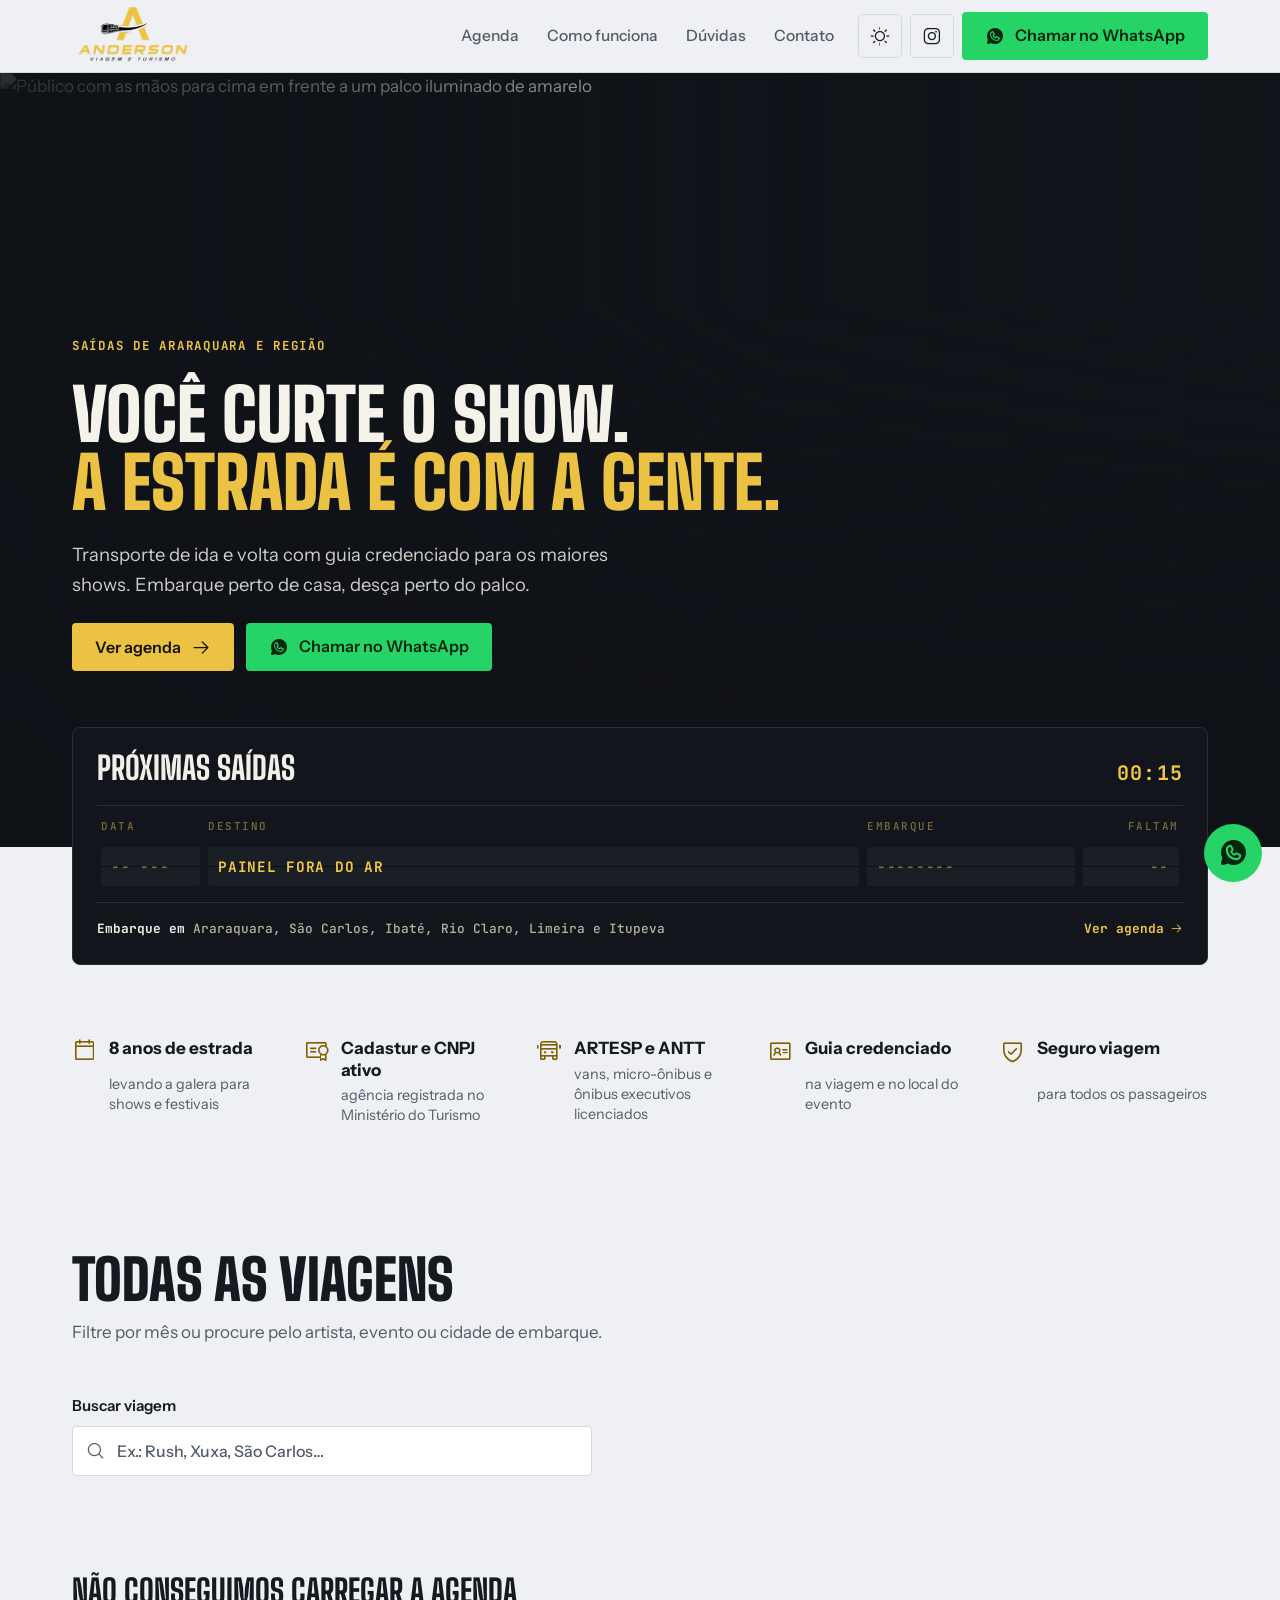
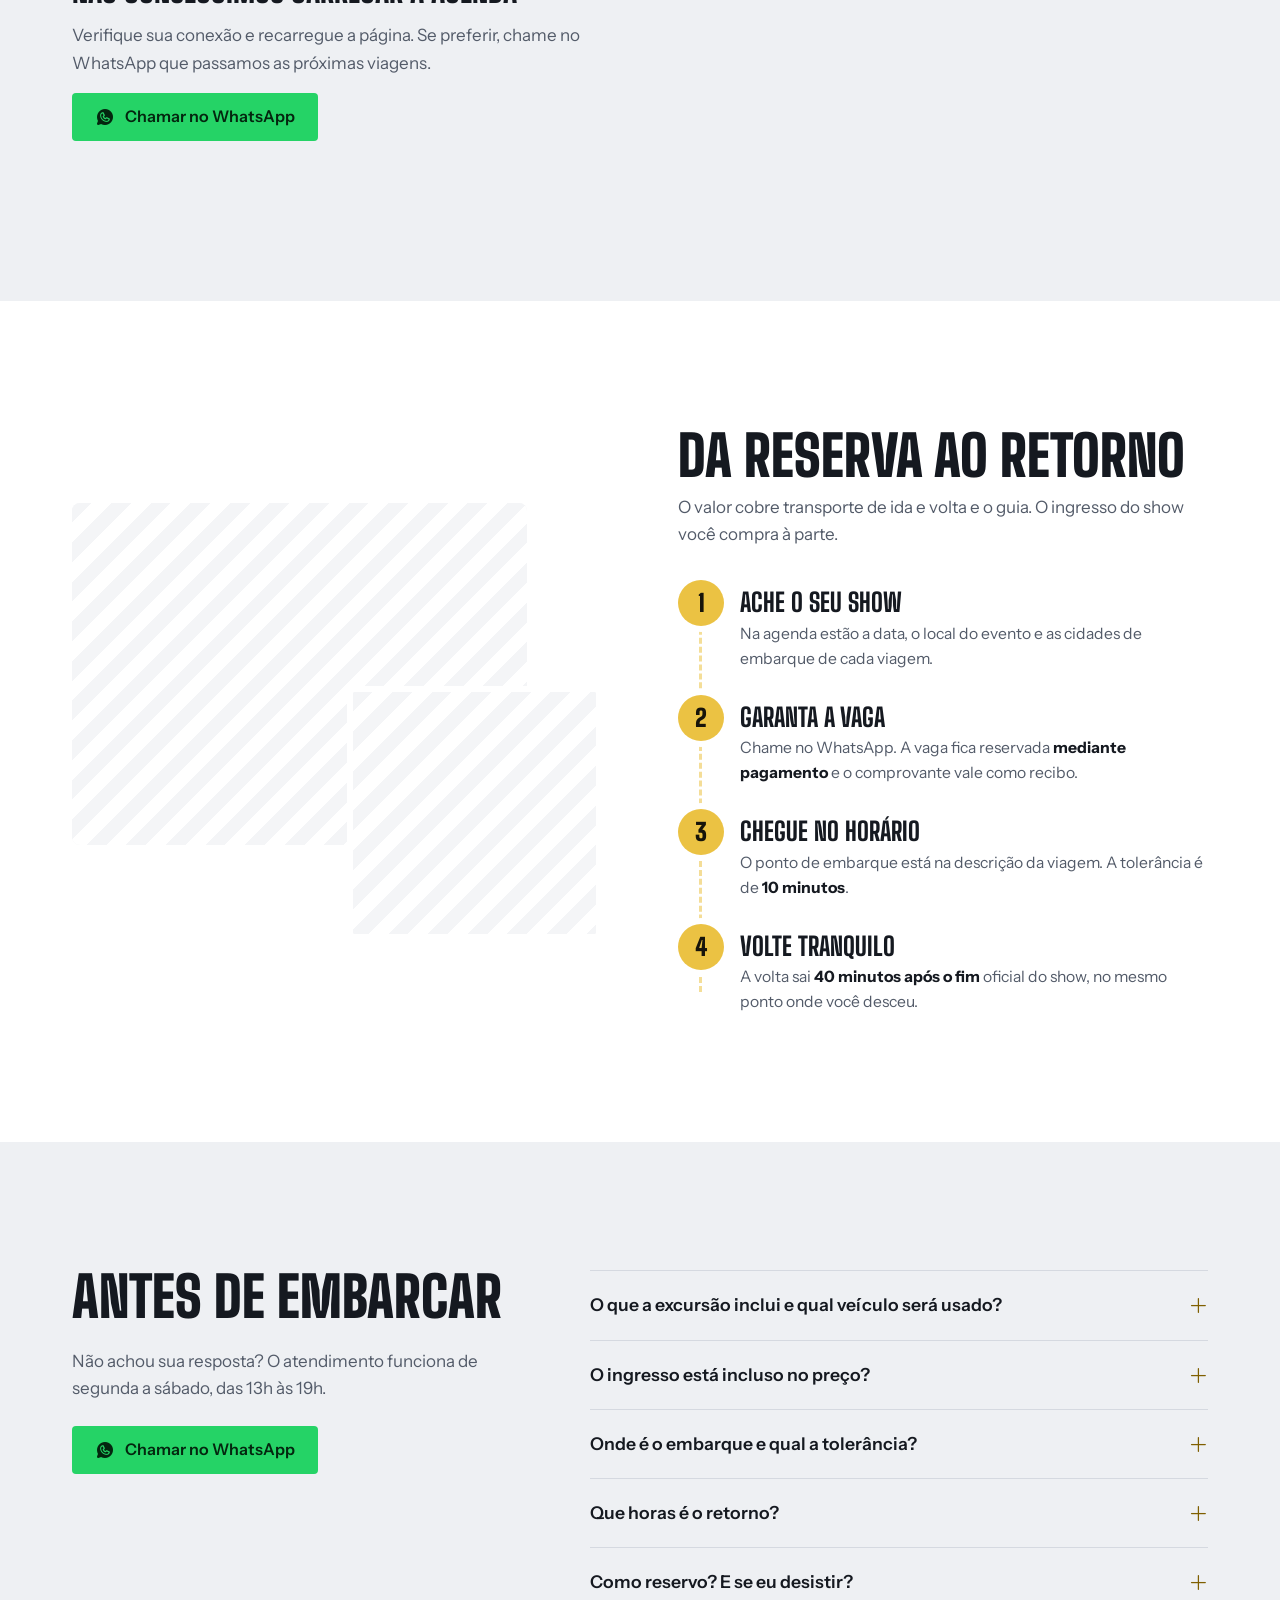
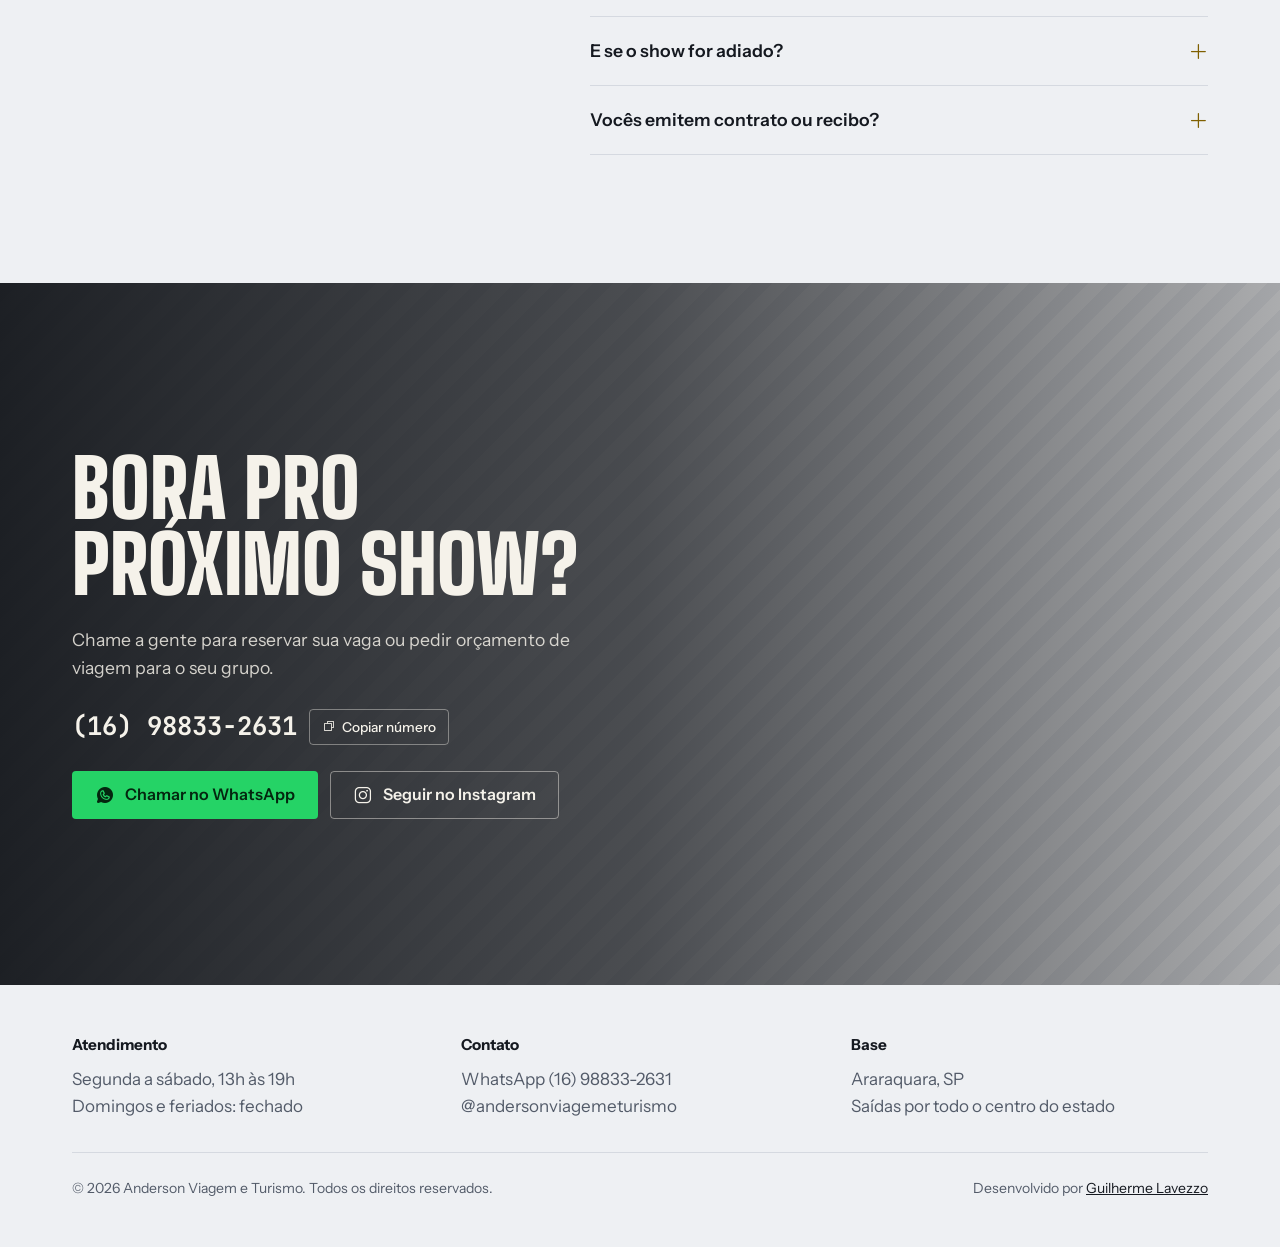
==== index.html @ 326e7354 "Nova landing page (V2) e páginas de evento no mesmo visual - Home refeita: foto de palco no topo, pa" ====
<!DOCTYPE html>
<html lang="pt-BR">
<head>
    <meta charset="UTF-8">
    <meta name="viewport" content="width=device-width, initial-scale=1.0, viewport-fit=cover">
    <title>Anderson Viagem e Turismo</title>
    <meta name="description" content="Excursões para shows e festivais saindo de Araraquara, São Carlos, Ibaté, Rio Claro, Limeira e região. Transporte de ida e volta com guia credenciado.">
    <meta id="meta-keywords" name="keywords" content="excursão para shows, viagem para show, transporte para eventos, Anderson Turismo, Araraquara, São Carlos">
    <meta name="author" content="Anderson Viagem e Turismo">
    <meta name="theme-color" content="#0F1217" media="(prefers-color-scheme: dark)">
    <meta name="theme-color" content="#EEF0F3" media="(prefers-color-scheme: light)">
    <meta property="og:title" content="Anderson Viagem e Turismo">
    <meta property="og:description" content="Excursões para shows e festivais saindo de Araraquara e região.">
    <meta property="og:image" content="https://images.unsplash.com/photo-1459749411175-04bf5292ceea?w=1200&q=70&auto=format&fit=crop">
    <link rel="icon" href="assets/favicon.png" type="image/png">

    <!-- Google Analytics -->
    <script async src="https://www.googletagmanager.com/gtag/js?id=G-4ZXGBNM724"></script>
    <script>
        window.dataLayer = window.dataLayer || [];
        function gtag(){dataLayer.push(arguments);}
        gtag('js', new Date());
        gtag('config', 'G-4ZXGBNM724');
    </script>

    <!-- Tema: escolha salva vence; sem escolha, segue o sistema -->
    <script>
        try {
            var saved = localStorage.getItem('color-theme');
            if (saved === 'light' || saved === 'dark') document.documentElement.dataset.theme = saved;
        } catch (e) {}
    </script>

    <link rel="preconnect" href="https://images.unsplash.com">
    <link rel="preconnect" href="https://fast-api-anderson.vercel.app" crossorigin>
    <link rel="preload" href="assets/fonts/big-shoulders-display-latin-1.woff2" as="font" type="font/woff2" crossorigin>
    <link rel="preload" href="assets/fonts/instrument-sans-latin-3.woff2" as="font" type="font/woff2" crossorigin>
    <link rel="preload" as="image" href="https://images.unsplash.com/photo-1459749411175-04bf5292ceea?w=1920&q=70&auto=format&fit=crop" fetchpriority="high">
    <link rel="stylesheet" href="assets/fonts.css">
    <link rel="stylesheet" href="assets/icons/phosphor.css">

    <link rel="stylesheet" href="assets/site.css">
</head>
<body>
    <a class="skip-link" href="#conteudo">Pular para o conteúdo</a>

    <header class="topbar">
        <div class="wrap topbar-inner">
            <a class="logo" href="#topo" aria-label="Anderson Viagem e Turismo, início" translate="no">
                <img class="logo-dark" src="assets/logo-escuro.png" alt="Anderson Viagem e Turismo" width="120" height="58">
                <img class="logo-light" src="assets/logo-claro.png" alt="Anderson Viagem e Turismo" width="120" height="58">
            </a>
            <nav class="nav" aria-label="Principal">
                <a href="#agenda">Agenda</a>
                <a href="#como-funciona">Como funciona</a>
                <a href="#duvidas">Dúvidas</a>
                <a href="#contato">Contato</a>
            </nav>
            <div class="top-actions">
                <button class="icon-btn theme-toggle" id="theme-toggle" type="button" aria-label="Alternar tema claro e escuro">
                    <i class="ph ph-moon" aria-hidden="true"></i>
                    <i class="ph ph-sun" aria-hidden="true"></i>
                </button>
                <a class="icon-btn" href="https://www.instagram.com/andersonviagemeturismo/" target="_blank" rel="noopener noreferrer" aria-label="Instagram da Anderson Turismo">
                    <i class="ph ph-instagram-logo" aria-hidden="true"></i>
                </a>
                <a class="btn btn-wa" data-wa="" href="#" target="_blank" rel="noopener noreferrer">
                    <i class="ph-fill ph-whatsapp-logo" aria-hidden="true"></i>Chamar no WhatsApp
                </a>
                <button class="icon-btn menu-btn" id="menu-btn" type="button" aria-label="Abrir menu" aria-expanded="false" aria-controls="mobile-nav">
                    <i class="ph ph-list" aria-hidden="true"></i>
                </button>
            </div>
        </div>
        <nav class="wrap mobile-nav" id="mobile-nav" aria-label="Menu" hidden>
            <a href="#agenda">Agenda</a>
            <a href="#como-funciona">Como funciona</a>
            <a href="#duvidas">Dúvidas</a>
            <a href="#contato">Contato</a>
            <a class="btn btn-wa" data-wa="" href="#" target="_blank" rel="noopener noreferrer">
                <i class="ph-fill ph-whatsapp-logo" aria-hidden="true"></i>Chamar no WhatsApp
            </a>
        </nav>
    </header>

    <main id="topo">
        <section class="hero" aria-labelledby="hero-title">
            <div class="hero-media">
                <img src="https://images.unsplash.com/photo-1459749411175-04bf5292ceea?w=1920&q=70&auto=format&fit=crop"
                     srcset="https://images.unsplash.com/photo-1459749411175-04bf5292ceea?w=800&q=70&auto=format&fit=crop 800w,
                             https://images.unsplash.com/photo-1459749411175-04bf5292ceea?w=1280&q=70&auto=format&fit=crop 1280w,
                             https://images.unsplash.com/photo-1459749411175-04bf5292ceea?w=1920&q=70&auto=format&fit=crop 1920w"
                     sizes="100vw" width="1920" height="1280" alt="Público com as mãos para cima em frente a um palco iluminado de amarelo" fetchpriority="high" decoding="async">
            </div>
            <div class="wrap">
                <div class="hero-copy">
                    <p class="eyebrow rise">Saídas de Araraquara e região</p>
                    <h1 id="hero-title" class="rise"><span>Você curte o show.</span><span class="hl">A estrada é com a gente.</span></h1>
                    <p class="lede rise">Transporte de ida e volta com guia credenciado para os maiores shows. Embarque perto de casa, desça perto do palco.</p>
                    <div class="cta-row rise">
                        <a class="btn btn-primary" href="#agenda">Ver agenda<i class="ph ph-arrow-right" aria-hidden="true"></i></a>
                        <a class="btn btn-wa" data-wa="" href="#" target="_blank" rel="noopener noreferrer">
                            <i class="ph-fill ph-whatsapp-logo" aria-hidden="true"></i>Chamar no WhatsApp
                        </a>
                    </div>
                </div>
            </div>
        </section>

        <section class="board-section" id="conteudo" aria-labelledby="board-title">
            <div class="wrap">
                <div class="board">
                    <div class="board-head">
                        <h2 class="board-title" id="board-title">Próximas saídas</h2>
                        <span class="board-clock" id="board-clock" aria-hidden="true">--<span class="blink">:</span>--</span>
                    </div>
                    <div class="board-cols" aria-hidden="true">
                        <span>DATA</span><span>DESTINO</span><span class="c-from">EMBARQUE</span><span>FALTAM</span>
                    </div>
                    <ol class="board-rows" id="board-rows">
                        <li class="board-row"><span class="cell dim">-- ---</span><span class="cell dim">CARREGANDO PAINEL…</span><span class="cell dim from">--------</span><span class="cell dim eta">--</span></li>
                        <li class="board-row"><span class="cell dim">-- ---</span><span class="cell dim">··········</span><span class="cell dim from">--------</span><span class="cell dim eta">--</span></li>
                        <li class="board-row"><span class="cell dim">-- ---</span><span class="cell dim">··········</span><span class="cell dim from">--------</span><span class="cell dim eta">--</span></li>
                        <li class="board-row"><span class="cell dim">-- ---</span><span class="cell dim">··········</span><span class="cell dim from">--------</span><span class="cell dim eta">--</span></li>
                    </ol>
                    <div class="board-foot">
                        <span id="board-cities"><strong>Embarque em</strong> Araraquara, São Carlos, Ibaté, Rio Claro, Limeira e Itupeva</span>
                        <a href="#agenda">Ver agenda<i class="ph ph-arrow-right" aria-hidden="true"></i></a>
                    </div>
                </div>
            </div>
        </section>

        <section class="creds" aria-label="Por que viajar com a gente">
            <div class="wrap">
                <ul>
                    <li><i class="ph ph-calendar-blank" aria-hidden="true"></i><strong>8 anos de estrada</strong><span>levando a galera para shows e festivais</span></li>
                    <li><i class="ph ph-certificate" aria-hidden="true"></i><strong>Cadastur e CNPJ ativo</strong><span>agência registrada no Ministério do Turismo</span></li>
                    <li><i class="ph ph-bus" aria-hidden="true"></i><strong>ARTESP e ANTT</strong><span>vans, micro-ônibus e ônibus executivos licenciados</span></li>
                    <li><i class="ph ph-identification-card" aria-hidden="true"></i><strong>Guia credenciado</strong><span>na viagem e no local do evento</span></li>
                    <li><i class="ph ph-shield-check" aria-hidden="true"></i><strong>Seguro viagem</strong><span>para todos os passageiros</span></li>
                </ul>
            </div>
        </section>

        <section class="posters" id="cartazes" aria-label="Cartazes das próximas viagens" hidden>
            <div class="marquee" id="marquee">
                <div class="marquee-track" id="marquee-track"></div>
            </div>
            <div class="wrap marquee-ctrl">
                <button type="button" id="marquee-toggle" aria-pressed="false">
                    <i class="ph ph-pause" aria-hidden="true"></i><span>Pausar cartazes</span>
                </button>
            </div>
        </section>

        <section class="section" id="destaques" aria-labelledby="destaques-title" hidden>
            <div class="wrap">
                <div class="section-head">
                    <h2 id="destaques-title">As vagas que mais saem</h2>
                    <p>Eventos com procura alta. Se é o seu show, garanta o lugar antes de lotar.</p>
                </div>
                <div class="features" id="features"></div>
            </div>
        </section>

        <section class="section" id="agenda" aria-labelledby="agenda-title">
            <div class="wrap">
                <div class="section-head">
                    <h2 id="agenda-title">Todas as viagens</h2>
                    <p>Filtre por mês ou procure pelo artista, evento ou cidade de embarque.</p>
                </div>

                <div class="toolbar">
                    <div class="search">
                        <label for="search-box">Buscar viagem</label>
                        <div class="field">
                            <i class="ph ph-magnifying-glass" aria-hidden="true"></i>
                            <input type="search" id="search-box" name="busca" placeholder="Ex.: Rush, Xuxa, São Carlos…" autocomplete="off" spellcheck="false">
                        </div>
                    </div>
                    <div class="chip-row" id="type-chips" role="group" aria-label="Tipo de viagem" hidden></div>
                    <div class="chip-row" id="month-chips" role="group" aria-label="Mês"></div>
                    <p class="result-count" id="result-count" aria-live="polite"></p>
                </div>

                <div class="grid" id="events-grid">
                    <div class="skeleton"><div class="sk-media"></div><div class="sk-lines"><span></span><span></span><span></span></div></div>
                    <div class="skeleton"><div class="sk-media"></div><div class="sk-lines"><span></span><span></span><span></span></div></div>
                    <div class="skeleton"><div class="sk-media"></div><div class="sk-lines"><span></span><span></span><span></span></div></div>
                </div>
            </div>
        </section>

        <section class="section route" id="como-funciona" aria-labelledby="como-title">
            <div class="wrap route-grid">
                <div class="frames">
                    <div class="media main">
                        <img src="https://images.unsplash.com/photo-1544620347-c4fd4a3d5957?w=1100&q=70&auto=format&fit=crop" width="1100" height="825" loading="lazy" decoding="async" alt="Ônibus de turismo com faróis acesos ao entardecer">
                    </div>
                    <div class="media inset">
                        <img src="https://images.unsplash.com/photo-1501281668745-f7f57925c3b4?w=600&h=600&q=70&auto=format&fit=crop" width="600" height="600" loading="lazy" decoding="async" alt="Fã filmando o show com o celular no meio do público">
                    </div>
                </div>
                <div>
                    <div class="section-head" style="margin-bottom: 0">
                        <h2 id="como-title">Da reserva ao retorno</h2>
                        <p>O valor cobre transporte de ida e volta e o guia. O ingresso do show você compra à parte.</p>
                    </div>
                    <ol class="steps">
                        <li class="step">
                            <span class="step-mark" aria-hidden="true">1</span>
                            <h3>Ache o seu show</h3>
                            <p>Na agenda estão a data, o local do evento e as cidades de embarque de cada viagem.</p>
                        </li>
                        <li class="step">
                            <span class="step-mark" aria-hidden="true">2</span>
                            <h3>Garanta a vaga</h3>
                            <p>Chame no WhatsApp. A vaga fica reservada <strong>mediante pagamento</strong> e o comprovante vale como recibo.</p>
                        </li>
                        <li class="step">
                            <span class="step-mark" aria-hidden="true">3</span>
                            <h3>Chegue no horário</h3>
                            <p>O ponto de embarque está na descrição da viagem. A tolerância é de <strong>10 minutos</strong>.</p>
                        </li>
                        <li class="step">
                            <span class="step-mark" aria-hidden="true">4</span>
                            <h3>Volte tranquilo</h3>
                            <p>A volta sai <strong>40 minutos após o fim</strong> oficial do show, no mesmo ponto onde você desceu.</p>
                        </li>
                    </ol>
                </div>
            </div>
        </section>

        <section class="section" id="duvidas" aria-labelledby="duvidas-title">
            <div class="wrap faq-grid">
                <div class="faq-aside">
                    <h2 id="duvidas-title">Antes de embarcar</h2>
                    <p>Não achou sua resposta? O atendimento funciona de segunda a sábado, das 13h às 19h.</p>
                    <div>
                        <a class="btn btn-wa" data-wa="Dúvida sobre excursão" href="#" target="_blank" rel="noopener noreferrer">
                            <i class="ph-fill ph-whatsapp-logo" aria-hidden="true"></i>Chamar no WhatsApp
                        </a>
                    </div>
                </div>
                <div class="faq-list">
                    <details>
                        <summary>O que a excursão inclui e qual veículo será usado?<i class="ph ph-plus" aria-hidden="true"></i></summary>
                        <div class="faq-answer">
                            <p><strong>Incluso:</strong> transporte de ida e volta e um <strong>guia credenciado</strong>, que dá suporte durante a viagem e no local do evento. Somos empresa com <strong>Cadastur e CNPJ ativo</strong>, há 8 anos no segmento.</p>
                            <p><strong>Veículo:</strong> van, micro-ônibus ou ônibus, conforme a lotação. Todos são executivos e licenciados pela ARTESP e ANTT.</p>
                        </div>
                    </details>
                    <details>
                        <summary>O ingresso está incluso no preço?<i class="ph ph-plus" aria-hidden="true"></i></summary>
                        <div class="faq-answer">
                            <p><strong>Geralmente não.</strong> O valor cobre apenas o transporte (bate e volta) e o guia. Ingressos de shows e festivais, ou taxas de entrada em atrações, são comprados à parte, a não ser que a descrição da viagem diga o contrário.</p>
                        </div>
                    </details>
                    <details>
                        <summary>Onde é o embarque e qual a tolerância?<i class="ph ph-plus" aria-hidden="true"></i></summary>
                        <div class="faq-answer">
                            <p>Os pontos de embarque de cada evento estão <strong>na descrição da viagem</strong>, na <a href="#agenda">agenda</a>.</p>
                            <p>A tolerância máxima é de <strong>10 minutos</strong>. O transporte sai no horário, então chegue com antecedência.</p>
                            <p>Não alteramos pontos de embarque, desembarque ou rotas.</p>
                        </div>
                    </details>
                    <details>
                        <summary>Que horas é o retorno?<i class="ph ph-plus" aria-hidden="true"></i></summary>
                        <div class="faq-answer">
                            <p><strong>Shows:</strong> o retorno sai <strong>40 minutos após o término</strong> oficial do evento.</p>
                            <p><strong>Ecoturismo:</strong> o guia informa o horário de retorno na partida, para que o tempo de trilha ou atração seja cumprido.</p>
                        </div>
                    </details>
                    <details>
                        <summary>Como reservo? E se eu desistir?<i class="ph ph-plus" aria-hidden="true"></i></summary>
                        <div class="faq-answer">
                            <p>As reservas são feitas <strong>mediante pagamento</strong>, exclusivamente pelo WhatsApp <strong>(16)&nbsp;98833-2631</strong>.</p>
                            <p><strong>Não devolvemos valores pagos</strong> em caso de desistência ou não comparecimento. A reserva vale apenas para a excursão escolhida.</p>
                        </div>
                    </details>
                    <details>
                        <summary>E se o show for adiado?<i class="ph ph-plus" aria-hidden="true"></i></summary>
                        <div class="faq-answer">
                            <p>A excursão acontece na nova data do show. Adiamento não gera reembolso.</p>
                        </div>
                    </details>
                    <details>
                        <summary>Vocês emitem contrato ou recibo?<i class="ph ph-plus" aria-hidden="true"></i></summary>
                        <div class="faq-answer">
                            <p>Para viagens bate e volta não emitimos contrato nem recibo físico. O <strong>comprovante do pagamento</strong> feito para nós vale como recibo.</p>
                        </div>
                    </details>
                </div>
            </div>
        </section>

        <section class="closing" id="contato" aria-labelledby="contato-title">
            <div class="media">
                <img src="https://images.unsplash.com/photo-1429962714451-bb934ecdc4ec?w=1920&q=70&auto=format&fit=crop"
                     srcset="https://images.unsplash.com/photo-1429962714451-bb934ecdc4ec?w=800&q=70&auto=format&fit=crop 800w,
                             https://images.unsplash.com/photo-1429962714451-bb934ecdc4ec?w=1920&q=70&auto=format&fit=crop 1920w"
                     sizes="100vw" width="1920" height="1280" loading="lazy" decoding="async" alt="Fãs fazendo coração com as mãos durante um show">
            </div>
            <div class="wrap">
                <div class="closing-inner">
                    <h2 id="contato-title">Bora pro próximo show?</h2>
                    <p>Chame a gente para reservar sua vaga ou pedir orçamento de viagem para o seu grupo.</p>
                    <div class="phone-row">
                        <span class="phone" id="phone">(16)&nbsp;98833-2631</span>
                        <button class="copy-btn" type="button" id="copy-phone"><i class="ph ph-copy" aria-hidden="true"></i><span>Copiar número</span></button>
                    </div>
                    <div class="cta-row">
                        <a class="btn btn-wa" data-wa="" href="#" target="_blank" rel="noopener noreferrer">
                            <i class="ph-fill ph-whatsapp-logo" aria-hidden="true"></i>Chamar no WhatsApp
                        </a>
                        <a class="btn btn-ghost" href="https://www.instagram.com/andersonviagemeturismo/" target="_blank" rel="noopener noreferrer">
                            <i class="ph ph-instagram-logo" aria-hidden="true"></i>Seguir no Instagram
                        </a>
                    </div>
                </div>
            </div>
        </section>
    </main>

    <footer class="wrap">
        <div class="footer-grid">
            <div>
                <h4>Atendimento</h4>
                <p>Segunda a sábado, 13h às 19h</p>
                <p>Domingos e feriados: fechado</p>
            </div>
            <div>
                <h4>Contato</h4>
                <p><a data-wa="" href="#" target="_blank" rel="noopener noreferrer">WhatsApp (16)&nbsp;98833-2631</a></p>
                <p><a href="https://www.instagram.com/andersonviagemeturismo/" target="_blank" rel="noopener noreferrer">@andersonviagemeturismo</a></p>
            </div>
            <div>
                <h4>Base</h4>
                <p>Araraquara, SP</p>
                <p>Saídas por todo o centro do estado</p>
            </div>
        </div>
        <div class="legal">
            <p>© <span data-year>2026</span> <span translate="no">Anderson Viagem e Turismo</span>. Todos os direitos reservados.</p>
            <p>Desenvolvido por <a href="https://godofin.github.io/portfolio-lavezzo/" target="_blank" rel="noopener noreferrer">Guilherme Lavezzo</a></p>
        </div>
    </footer>

    <a class="wa-float" data-wa="" href="#" target="_blank" rel="noopener noreferrer" aria-label="Chamar no WhatsApp">
        <i class="ph-fill ph-whatsapp-logo" aria-hidden="true"></i>
    </a>

    <script src="assets/site.js"></script>
    <script>
    (() => {
        const API_URL = 'https://fast-api-anderson.vercel.app/api/v1/events';
        const { esc, tidy, safeUrl, waLink, today } = window.Site;

        const MONTHS = ['janeiro', 'fevereiro', 'março', 'abril', 'maio', 'junho', 'julho', 'agosto', 'setembro', 'outubro', 'novembro', 'dezembro'];
        const DAY_MS = 86400000;
        const reduceMotion = window.matchMedia('(prefers-reduced-motion: reduce)').matches;
        const fmtMonth = new Intl.DateTimeFormat('pt-BR', { month: 'short' });
        const fmtWeekday = new Intl.DateTimeFormat('pt-BR', { weekday: 'short' });
        const fmtMonthLong = new Intl.DateTimeFormat('pt-BR', { month: 'long', year: 'numeric' });
        const fmtClock = new Intl.DateTimeFormat('pt-BR', { hour: '2-digit', minute: '2-digit' });
        const shortMonth = (d) => fmtMonth.format(d).replace('.', '').toUpperCase();
        const shortWeekday = (d) => fmtWeekday.format(d).replace('.', '').toUpperCase();

        const $ = (sel) => document.querySelector(sel);

        // Relógio do painel de saídas
        const clock = $('#board-clock');
        const tick = () => {
            const [hh, mm] = fmtClock.format(new Date()).split(':');
            clock.innerHTML = `${hh}<span class="blink">:</span>${mm}`;
        };
        tick();
        setInterval(tick, 15000);

        // ---------- Datas ----------
        // A API traz "date" como texto livre ("25 e 27 de outubro - São Paulo") e date_event nem sempre bate
        // com o dia do show. Lemos o texto primeiro e usamos date_event só como apoio (ano e fallback).
        const DATE_RE = /(\d{1,2}(?:\s*(?:,|e|a|-|–)\s*\d{1,2})*)\s+de\s+(janeiro|fevereiro|mar[çc]o|abril|maio|junho|julho|agosto|setembro|outubro|novembro|dezembro)(?:\s+(?:de\s+)?(\d{4}))?/i;

        const parseDates = (ev) => {
            const fallbackYear = parseInt(ev.year || (ev.date_event || '').slice(0, 4), 10) || new Date().getFullYear();
            const m = DATE_RE.exec(ev.date || '');
            if (m) {
                const days = m[1].match(/\d{1,2}/g).map(Number);
                const month = MONTHS.indexOf(m[2].toLowerCase().replace('marco', 'março'));
                const year = m[3] ? parseInt(m[3], 10) : fallbackYear;
                return {
                    start: new Date(year, month, days[0]),
                    end: new Date(year, month, days[days.length - 1]),
                    multi: days.length > 1 ? days : null,
                };
            }
            if (ev.date_event) {
                const [y, mo, d] = ev.date_event.split('-').map(Number);
                if (y && mo && d) { const start = new Date(y, mo - 1, d); return { start, end: start, multi: null }; }
            }
            return { start: null, end: null, multi: null };
        };

        const pad = (n) => String(n).padStart(2, '0');
        const dateLabel = (t) => {
            if (!t.start) return { main: '', sub: '' };
            const mon = shortMonth(t.start);
            if (t.multi) {
                return { main: `${pad(t.multi[0])}-${pad(t.multi[t.multi.length - 1])} ${mon}`, sub: String(t.start.getFullYear()) };
            }
            return { main: `${pad(t.start.getDate())} ${mon}`, sub: `${shortWeekday(t.start)}, ${t.start.getFullYear()}` };
        };

        const daysLeft = (t) => {
            if (!t.start) return null;
            const now = today();
            const diff = Math.round((t.start - now) / DAY_MS);
            return (diff <= 0 && t.end >= now) ? 0 : diff;
        };
        const etaBoard = (t) => {
            const d = daysLeft(t);
            if (d === null) return '';
            if (d === 0) return 'HOJE';
            if (d === 1) return 'AMANHÃ';
            return `${d} DIAS`;
        };
        const etaText = (t) => {
            const d = daysLeft(t);
            if (d === null) return '';
            if (d === 0) return 'é hoje';
            if (d === 1) return 'é amanhã';
            return `faltam ${d} dias`;
        };

        // ---------- Normalização dos eventos ----------
        // Links "Saiba mais" do próprio site abrem a versão desta pasta (ex.: bts.html)
        const localPage = (url) => {
            if (!url) return '';
            try {
                const u = new URL(url);
                return /andersonviagemeturismo\.com\.br$/i.test(u.hostname) ? u.pathname.replace(/^\//, '') + u.hash : url;
            } catch (e) { return url; }
        };
        const CITY_FIX = { 'araraqura': 'Araraquara' };
        const parseCities = (raw) => {
            const list = Array.isArray(raw) ? raw : (typeof raw === 'string' ? raw.split(',') : []);
            const out = [];
            list.forEach((c) => String(c).split(/,|\s+e\s+/).forEach((part) => {
                const clean = part.replace(/[!.]+$/, '').trim();
                if (!clean) return;
                const fixed = CITY_FIX[clean.toLowerCase()] || clean;
                if (!out.includes(fixed)) out.push(fixed);
            }));
            return out;
        };

        const normalize = (ev) => {
            const rawTitle = tidy(ev.title || ev.eventName || 'Excursão').trim();
            const title = rawTitle.replace(/^\s*excurs[aã]o\s+(oficial\s+)?/i, '').trim() || rawTitle;
            const parts = String(ev.date || '').split(/\s+[-–|]\s+/);
            const venue = tidy(parts.slice(1).join(', ')).trim();
            const isEco = String(ev.alt || '').toLowerCase().includes('ecoturismo');
            const shop = safeUrl(ev.ecommerce_link);
            const viaWhatsApp = !shop || /whatsapp|wa\.me/i.test(shop);
            return {
                id: ev.id,
                rawTitle,
                title,
                eventName: ev.eventName || rawTitle,
                image: safeUrl(ev.image),
                dateText: tidy(ev.date),
                venue,
                cities: parseCities(ev.cities),
                description: tidy(ev.description),
                type: isEco ? 'eco' : 'show',
                featured: ev.destaque === true,
                ctaHref: shop || waLink(ev.eventName || rawTitle),
                viaWhatsApp,
                moreHref: localPage(safeUrl(ev.saiba_mais_link)),
                ...parseDates(ev),
            };
        };

        // ---------- Painel de saídas ----------
        const FLAP_CHARS = 'ABCDEFGHIJKLMNOPQRSTUVWXYZ0123456789';
        const flap = (el, text, delay) => {
            if (reduceMotion) { el.textContent = text; return; }
            let revealed = 0;
            const step = Math.max(1, Math.ceil(text.length / 10));
            setTimeout(() => {
                const id = setInterval(() => {
                    revealed += step;
                    let out = text.slice(0, revealed);
                    for (let i = revealed; i < text.length; i++) {
                        out += text[i] === ' ' ? ' ' : FLAP_CHARS[(Math.random() * FLAP_CHARS.length) | 0];
                    }
                    el.textContent = out;
                    if (revealed >= text.length) { clearInterval(id); el.textContent = text; }
                }, 45);
            }, delay);
        };

        const renderBoard = (trips) => {
            const rows = $('#board-rows');
            const list = trips.filter((t) => t.start).slice(0, 6);
            if (!list.length) {
                rows.innerHTML = `<li class="board-row"><span class="cell dim">-- ---</span><span class="cell">NOVAS DATAS EM BREVE</span><span class="cell dim from">--------</span><span class="cell dim eta">--</span></li>`;
                return;
            }
            rows.innerHTML = list.map((t) => {
                const from = t.cities.length ? `${t.cities[0]}${t.cities.length > 1 ? ` +${t.cities.length - 1}` : ''}` : 'A CONFIRMAR';
                const day = t.multi ? `${pad(t.multi[0])} ${shortMonth(t.start)}` : dateLabel(t).main;
                return `<li><a class="board-row" href="#viagem-${esc(t.id)}" aria-label="${esc(t.title)}, ${esc(t.dateText)}">
                    <span class="cell" data-flap="${esc(day)}"></span>
                    <span class="cell dest">${t.featured ? '<span class="star" aria-hidden="true">★</span>' : ''}<span data-flap="${esc(t.title.toUpperCase())}"></span></span>
                    <span class="cell from" data-flap="${esc(from.toUpperCase())}"></span>
                    <span class="cell eta" data-flap="${esc(etaBoard(t))}"></span>
                </a></li>`;
            }).join('');
            rows.querySelectorAll('[data-flap]').forEach((el, i) => flap(el, el.dataset.flap, Math.floor(i / 4) * 140 + (i % 4) * 40));
        };

        const renderCities = (trips) => {
            const count = new Map();
            trips.forEach((t) => t.cities.forEach((c) => count.set(c, (count.get(c) || 0) + 1)));
            const cities = [...count.entries()].sort((a, b) => b[1] - a[1]).map(([c]) => c).slice(0, 8);
            if (cities.length < 2) return;
            const list = `${cities.slice(0, -1).join(', ')} e ${cities[cities.length - 1]}`;
            $('#board-cities').innerHTML = `<strong>Embarque em</strong> ${esc(list)}`;
        };

        // ---------- Faixa de cartazes ----------
        const renderPosters = (trips) => {
            const withImg = trips.filter((t) => t.image).slice(0, 12);
            if (withImg.length < 4) return;
            const item = (t, hidden) => `<a class="poster" href="#viagem-${esc(t.id)}"${hidden ? ' aria-hidden="true" tabindex="-1"' : ''}>
                <span class="poster-frame" data-label="${esc(t.title)}"><img src="${esc(t.image)}" alt="${hidden ? '' : esc(t.rawTitle)}" width="280" height="175" loading="eager" decoding="async" referrerpolicy="no-referrer"></span>
                <span class="poster-cap"><b>${esc(t.title)}</b><span>${esc(dateLabel(t).main)}</span></span>
            </a>`;
            $('#marquee-track').innerHTML = withImg.map((t) => item(t, false)).join('') + withImg.map((t) => item(t, true)).join('');
            $('#cartazes').hidden = false;
        };
        const marquee = $('#marquee');
        $('#marquee-toggle').addEventListener('click', (e) => {
            const btn = e.currentTarget;
            const paused = marquee.classList.toggle('paused');
            btn.setAttribute('aria-pressed', String(paused));
            btn.querySelector('.ph').className = `ph ${paused ? 'ph-play' : 'ph-pause'}`;
            btn.querySelector('span').textContent = paused ? 'Retomar cartazes' : 'Pausar cartazes';
        });

        // ---------- Cards ----------
        const descHTML = (text) => {
            const lines = text.split(/\n+/).map((l) => l.trim()).filter(Boolean);
            if (!lines.length) return '';
            const [first, ...rest] = lines;
            return `<p><strong>${esc(first)}</strong></p>${rest.map((l) => `<p>${esc(l)}</p>`).join('')}`;
        };

        const commonBody = (t) => {
            const d = dateLabel(t);
            const eta = etaText(t);
            const long = t.description.length > 170;
            const kind = t.type === 'eco' ? 'Ecoturismo' : (t.featured ? 'Show em destaque' : '');
            return `
                <div class="stub">
                    <span class="when">${esc(d.main || t.dateText.split(/\s+[-|]\s+/)[0])}${d.sub ? `<small>${esc(d.sub)}</small>` : ''}</span>
                    ${eta ? `<span class="eta">${esc(eta)}</span>` : ''}
                </div>
                ${kind ? `<p class="kind ${t.type === 'eco' ? 'eco' : ''}">${kind}</p>` : ''}
                <h3>${esc(t.title)}</h3>
                ${t.venue ? `<p class="venue"><i class="ph ph-map-pin" aria-hidden="true"></i><span>${esc(t.venue)}</span></p>` : ''}
                ${t.cities.length ? `<div class="from"><span class="from-label">Embarque em</span><ul>${t.cities.map((c) => `<li>${esc(c)}</li>`).join('')}</ul></div>` : ''}
                ${t.description ? `<div class="desc ${long ? 'clamped' : ''}">${descHTML(t.description)}</div>${long ? '<button class="more-btn" type="button" aria-expanded="false">Ler descrição completa</button>' : ''}` : ''}
                <div class="actions">
                    ${t.viaWhatsApp
                        ? `<a class="btn btn-wa" href="${esc(t.ctaHref)}" target="_blank" rel="noopener noreferrer"><i class="ph-fill ph-whatsapp-logo" aria-hidden="true"></i>Reservar vaga</a>`
                        : `<a class="btn btn-primary" href="${esc(t.ctaHref)}" target="_blank" rel="noopener noreferrer"><i class="ph ph-ticket" aria-hidden="true"></i>Comprar agora</a>`}
                    ${t.moreHref ? `<a class="btn btn-ghost" href="${esc(t.moreHref)}">Saiba mais</a>` : ''}
                </div>`;
        };

        const mediaHTML = (t, w, h) => `<div class="media" data-label="${esc(t.title)}">
            ${t.image ? `<img src="${esc(t.image)}" alt="${esc(t.rawTitle)}" width="${w}" height="${h}" loading="lazy" referrerpolicy="no-referrer" decoding="async">` : ''}
        </div>`;

        const ticketHTML = (t) => `<article class="ticket ${t.featured ? 'is-featured' : ''}" id="viagem-${esc(t.id)}">
            ${mediaHTML(t, 640, 400)}
            <div class="tear" aria-hidden="true"></div>
            <div class="ticket-body">${commonBody(t)}</div>
        </article>`;

        const featureHTML = (t) => `<article class="feature">
            ${mediaHTML(t, 960, 720)}
            <div class="feature-body">${commonBody(t)}</div>
        </article>`;

        document.addEventListener('click', (e) => {
            const btn = e.target.closest('.more-btn');
            if (!btn) return;
            const desc = btn.previousElementSibling;
            const open = desc.classList.toggle('clamped') === false;
            btn.setAttribute('aria-expanded', String(open));
            btn.textContent = open ? 'Mostrar menos' : 'Ler descrição completa';
        });

        // ---------- Filtros (refletidos na URL) ----------
        const params = new URLSearchParams(location.search);
        const state = { q: params.get('q') || '', type: params.get('tipo') || 'all', month: params.get('mes') || 'all' };
        let trips = [];

        const syncUrl = () => {
            const p = new URLSearchParams();
            if (state.q.trim()) p.set('q', state.q.trim());
            if (state.type !== 'all') p.set('tipo', state.type);
            if (state.month !== 'all') p.set('mes', state.month);
            const qs = p.toString();
            history.replaceState(null, '', `${location.pathname}${qs ? `?${qs}` : ''}${location.hash}`);
        };

        const monthKey = (t) => t.start ? `${t.start.getFullYear()}-${pad(t.start.getMonth() + 1)}` : '';

        const renderChips = () => {
            const months = [];
            trips.forEach((t) => {
                const k = monthKey(t);
                if (k && !months.some((m) => m.key === k)) {
                    const label = fmtMonthLong.format(t.start).replace(' de ', ' ');
                    months.push({ key: k, label: label.charAt(0).toUpperCase() + label.slice(1) });
                }
            });
            if (state.month !== 'all' && !months.some((m) => m.key === state.month)) state.month = 'all';
            $('#month-chips').innerHTML = [{ key: 'all', label: 'Todas as datas' }, ...months]
                .map((m) => `<button class="chip" type="button" data-month="${esc(m.key)}" aria-pressed="${state.month === m.key}">${esc(m.label)}</button>`).join('');

            const types = [...new Set(trips.map((t) => t.type))];
            const typeChips = $('#type-chips');
            typeChips.hidden = types.length < 2;
            if (types.length < 2) state.type = 'all';
            typeChips.innerHTML = [['all', 'Todos'], ['show', 'Shows e eventos'], ['eco', 'Ecoturismo']]
                .map(([k, l]) => `<button class="chip" type="button" data-type="${k}" aria-pressed="${state.type === k}">${l}</button>`).join('');
        };

        const syncChips = () => {
            document.querySelectorAll('[data-month]').forEach((b) => b.setAttribute('aria-pressed', String(b.dataset.month === state.month)));
            document.querySelectorAll('[data-type]').forEach((b) => b.setAttribute('aria-pressed', String(b.dataset.type === state.type)));
        };

        const fold = (s) => s.normalize('NFD').replace(/[̀-ͯ]/g, '').toLowerCase();

        const renderGrid = () => {
            const q = fold(state.q.trim());
            const list = trips.filter((t) =>
                (state.type === 'all' || t.type === state.type) &&
                (state.month === 'all' || monthKey(t) === state.month) &&
                (!q || fold(`${t.rawTitle} ${t.eventName} ${t.venue} ${t.cities.join(' ')}`).includes(q))
            );
            const grid = $('#events-grid');
            $('#result-count').textContent = `${list.length} ${list.length === 1 ? 'viagem' : 'viagens'}`;
            syncUrl();
            if (!list.length) {
                grid.innerHTML = `<div class="empty"><h3>Nenhuma viagem encontrada</h3><p>Não há viagens com esses filtros${state.q ? ` para “${esc(state.q)}”` : ''}. Se o show que você procura não está aqui, pergunte no WhatsApp: novas datas entram toda semana.</p><button class="btn btn-ghost" type="button" id="clear-filters">Limpar filtros</button></div>`;
                return;
            }
            grid.innerHTML = list.map(ticketHTML).join('');
        };

        $('#month-chips').addEventListener('click', (e) => {
            const b = e.target.closest('[data-month]'); if (!b) return;
            state.month = b.dataset.month; syncChips(); renderGrid();
        });
        $('#type-chips').addEventListener('click', (e) => {
            const b = e.target.closest('[data-type]'); if (!b) return;
            state.type = b.dataset.type; syncChips(); renderGrid();
        });
        const searchBox = $('#search-box');
        searchBox.value = state.q;
        searchBox.addEventListener('input', (e) => { state.q = e.target.value; renderGrid(); });
        $('#events-grid').addEventListener('click', (e) => {
            if (e.target.id !== 'clear-filters') return;
            state.q = ''; state.type = 'all'; state.month = 'all';
            searchBox.value = ''; syncChips(); renderGrid();
        });

        // ---------- SEO dinâmico ----------
        const updateSeo = (list) => {
            const ordered = [...list.filter((t) => t.featured), ...list.filter((t) => !t.featured)].slice(0, 5);
            const phrases = ordered.map((t) => `Excursão para ${t.title} saindo de ${t.cities.join(', ') || 'Araraquara'}`);
            const base = ['excursão para shows', 'viagem para show', 'Anderson Turismo', 'transporte para eventos', 'Araraquara', 'shows em São Paulo'];
            $('#meta-keywords').content = [...new Set([...phrases, ...ordered.map((t) => t.title), ...base])].join(', ');
            const featured = list.filter((t) => t.featured).slice(0, 2).map((t) => t.title);
            if (featured.length) document.title = `Anderson Turismo | Em destaque: ${featured.join(' | ')}`;
            else if (ordered.length) document.title = `Anderson Turismo | Próximas viagens: ${ordered.slice(0, 4).map((t) => t.title).join(', ')}`;
        };

        // ---------- Carregamento ----------
        fetch(API_URL)
            .then((r) => { if (!r.ok) throw new Error(`HTTP ${r.status}`); return r.json(); })
            .then((events) => {
                const now = today();
                trips = (Array.isArray(events) ? events : [])
                    .filter((ev) => ev && ev.active_event !== false)
                    .map(normalize)
                    // Viagens cuja data já passou saem da vitrine; sem data reconhecida, ficam.
                    .filter((t) => !t.end || t.end >= now)
                    .sort((a, b) => (a.start ? a.start.getTime() : Infinity) - (b.start ? b.start.getTime() : Infinity));

                renderBoard(trips);
                renderCities(trips);
                renderPosters(trips);
                updateSeo(trips);

                const featured = trips.filter((t) => t.featured);
                if (featured.length) {
                    $('#features').innerHTML = featured.map(featureHTML).join('');
                    $('#destaques').hidden = false;
                }

                if (!trips.length) {
                    $('#events-grid').innerHTML = `<div class="empty"><h3>Novas viagens em breve</h3><p>Estamos fechando as próximas datas. Siga o Instagram ou chame no WhatsApp para saber primeiro.</p><a class="btn btn-wa" href="${esc(waLink())}" target="_blank" rel="noopener noreferrer"><i class="ph-fill ph-whatsapp-logo" aria-hidden="true"></i>Chamar no WhatsApp</a></div>`;
                    $('#result-count').textContent = '';
                    return;
                }
                renderChips();
                renderGrid();

                // Se a página abriu com #viagem-ID, rola até o card depois que ele existe
                if (location.hash.startsWith('#viagem-')) document.querySelector(location.hash)?.scrollIntoView();
            })
            .catch((err) => {
                console.error('Erro ao carregar viagens:', err);
                $('#board-rows').innerHTML = `<li class="board-row"><span class="cell dim">-- ---</span><span class="cell">PAINEL FORA DO AR</span><span class="cell dim from">--------</span><span class="cell dim eta">--</span></li>`;
                $('#events-grid').innerHTML = `<div class="error-box"><h3>Não conseguimos carregar a agenda</h3><p>Verifique sua conexão e recarregue a página. Se preferir, chame no WhatsApp que passamos as próximas viagens.</p><a class="btn btn-wa" href="${esc(waLink())}" target="_blank" rel="noopener noreferrer"><i class="ph-fill ph-whatsapp-logo" aria-hidden="true"></i>Chamar no WhatsApp</a></div>`;
            });
    })();
    </script>
</body>
</html>
---- assets/fonts.css ----
/* latin-ext */
@font-face {
  font-family: 'Big Shoulders Display';
  font-style: normal;
  font-weight: 800;
  font-display: swap;
  src: url(fonts/big-shoulders-display-latin-ext-0.woff2) format('woff2');
  unicode-range: U+0100-02BA, U+02BD-02C5, U+02C7-02CC, U+02CE-02D7, U+02DD-02FF, U+0304, U+0308, U+0329, U+1D00-1DBF, U+1E00-1E9F, U+1EF2-1EFF, U+2020, U+20A0-20AB, U+20AD-20C4, U+2113, U+2C60-2C7F, U+A720-A7FF;
}
/* latin */
@font-face {
  font-family: 'Big Shoulders Display';
  font-style: normal;
  font-weight: 800;
  font-display: swap;
  src: url(fonts/big-shoulders-display-latin-1.woff2) format('woff2');
  unicode-range: U+0000-00FF, U+0131, U+0152-0153, U+02BB-02BC, U+02C6, U+02DA, U+02DC, U+0304, U+0308, U+0329, U+2000-206F, U+20AC, U+2122, U+2191, U+2193, U+2212, U+2215, U+FEFF, U+FFFD;
}
/* latin-ext */
@font-face {
  font-family: 'Big Shoulders Display';
  font-style: normal;
  font-weight: 900;
  font-display: swap;
  src: url(fonts/big-shoulders-display-latin-ext-0.woff2) format('woff2');
  unicode-range: U+0100-02BA, U+02BD-02C5, U+02C7-02CC, U+02CE-02D7, U+02DD-02FF, U+0304, U+0308, U+0329, U+1D00-1DBF, U+1E00-1E9F, U+1EF2-1EFF, U+2020, U+20A0-20AB, U+20AD-20C4, U+2113, U+2C60-2C7F, U+A720-A7FF;
}
/* latin */
@font-face {
  font-family: 'Big Shoulders Display';
  font-style: normal;
  font-weight: 900;
  font-display: swap;
  src: url(fonts/big-shoulders-display-latin-1.woff2) format('woff2');
  unicode-range: U+0000-00FF, U+0131, U+0152-0153, U+02BB-02BC, U+02C6, U+02DA, U+02DC, U+0304, U+0308, U+0329, U+2000-206F, U+20AC, U+2122, U+2191, U+2193, U+2212, U+2215, U+FEFF, U+FFFD;
}
/* latin-ext */
@font-face {
  font-family: 'Instrument Sans';
  font-style: normal;
  font-weight: 400;
  font-stretch: 100%;
  font-display: swap;
  src: url(fonts/instrument-sans-latin-ext-2.woff2) format('woff2');
  unicode-range: U+0100-02BA, U+02BD-02C5, U+02C7-02CC, U+02CE-02D7, U+02DD-02FF, U+0304, U+0308, U+0329, U+1D00-1DBF, U+1E00-1E9F, U+1EF2-1EFF, U+2020, U+20A0-20AB, U+20AD-20C4, U+2113, U+2C60-2C7F, U+A720-A7FF;
}
/* latin */
@font-face {
  font-family: 'Instrument Sans';
  font-style: normal;
  font-weight: 400;
  font-stretch: 100%;
  font-display: swap;
  src: url(fonts/instrument-sans-latin-3.woff2) format('woff2');
  unicode-range: U+0000-00FF, U+0131, U+0152-0153, U+02BB-02BC, U+02C6, U+02DA, U+02DC, U+0304, U+0308, U+0329, U+2000-206F, U+20AC, U+2122, U+2191, U+2193, U+2212, U+2215, U+FEFF, U+FFFD;
}
/* latin-ext */
@font-face {
  font-family: 'Instrument Sans';
  font-style: normal;
  font-weight: 500;
  font-stretch: 100%;
  font-display: swap;
  src: url(fonts/instrument-sans-latin-ext-2.woff2) format('woff2');
  unicode-range: U+0100-02BA, U+02BD-02C5, U+02C7-02CC, U+02CE-02D7, U+02DD-02FF, U+0304, U+0308, U+0329, U+1D00-1DBF, U+1E00-1E9F, U+1EF2-1EFF, U+2020, U+20A0-20AB, U+20AD-20C4, U+2113, U+2C60-2C7F, U+A720-A7FF;
}
/* latin */
@font-face {
  font-family: 'Instrument Sans';
  font-style: normal;
  font-weight: 500;
  font-stretch: 100%;
  font-display: swap;
  src: url(fonts/instrument-sans-latin-3.woff2) format('woff2');
  unicode-range: U+0000-00FF, U+0131, U+0152-0153, U+02BB-02BC, U+02C6, U+02DA, U+02DC, U+0304, U+0308, U+0329, U+2000-206F, U+20AC, U+2122, U+2191, U+2193, U+2212, U+2215, U+FEFF, U+FFFD;
}
/* latin-ext */
@font-face {
  font-family: 'Instrument Sans';
  font-style: normal;
  font-weight: 600;
  font-stretch: 100%;
  font-display: swap;
  src: url(fonts/instrument-sans-latin-ext-2.woff2) format('woff2');
  unicode-range: U+0100-02BA, U+02BD-02C5, U+02C7-02CC, U+02CE-02D7, U+02DD-02FF, U+0304, U+0308, U+0329, U+1D00-1DBF, U+1E00-1E9F, U+1EF2-1EFF, U+2020, U+20A0-20AB, U+20AD-20C4, U+2113, U+2C60-2C7F, U+A720-A7FF;
}
/* latin */
@font-face {
  font-family: 'Instrument Sans';
  font-style: normal;
  font-weight: 600;
  font-stretch: 100%;
  font-display: swap;
  src: url(fonts/instrument-sans-latin-3.woff2) format('woff2');
  unicode-range: U+0000-00FF, U+0131, U+0152-0153, U+02BB-02BC, U+02C6, U+02DA, U+02DC, U+0304, U+0308, U+0329, U+2000-206F, U+20AC, U+2122, U+2191, U+2193, U+2212, U+2215, U+FEFF, U+FFFD;
}
/* latin-ext */
@font-face {
  font-family: 'Instrument Sans';
  font-style: normal;
  font-weight: 700;
  font-stretch: 100%;
  font-display: swap;
  src: url(fonts/instrument-sans-latin-ext-2.woff2) format('woff2');
  unicode-range: U+0100-02BA, U+02BD-02C5, U+02C7-02CC, U+02CE-02D7, U+02DD-02FF, U+0304, U+0308, U+0329, U+1D00-1DBF, U+1E00-1E9F, U+1EF2-1EFF, U+2020, U+20A0-20AB, U+20AD-20C4, U+2113, U+2C60-2C7F, U+A720-A7FF;
}
/* latin */
@font-face {
  font-family: 'Instrument Sans';
  font-style: normal;
  font-weight: 700;
  font-stretch: 100%;
  font-display: swap;
  src: url(fonts/instrument-sans-latin-3.woff2) format('woff2');
  unicode-range: U+0000-00FF, U+0131, U+0152-0153, U+02BB-02BC, U+02C6, U+02DA, U+02DC, U+0304, U+0308, U+0329, U+2000-206F, U+20AC, U+2122, U+2191, U+2193, U+2212, U+2215, U+FEFF, U+FFFD;
}
/* latin-ext */
@font-face {
  font-family: 'JetBrains Mono';
  font-style: normal;
  font-weight: 500;
  font-display: swap;
  src: url(fonts/jetbrains-mono-latin-ext-4.woff2) format('woff2');
  unicode-range: U+0100-02BA, U+02BD-02C5, U+02C7-02CC, U+02CE-02D7, U+02DD-02FF, U+0304, U+0308, U+0329, U+1D00-1DBF, U+1E00-1E9F, U+1EF2-1EFF, U+2020, U+20A0-20AB, U+20AD-20C4, U+2113, U+2C60-2C7F, U+A720-A7FF;
}
/* latin */
@font-face {
  font-family: 'JetBrains Mono';
  font-style: normal;
  font-weight: 500;
  font-display: swap;
  src: url(fonts/jetbrains-mono-latin-5.woff2) format('woff2');
  unicode-range: U+0000-00FF, U+0131, U+0152-0153, U+02BB-02BC, U+02C6, U+02DA, U+02DC, U+0304, U+0308, U+0329, U+2000-206F, U+20AC, U+2122, U+2191, U+2193, U+2212, U+2215, U+FEFF, U+FFFD;
}
/* latin-ext */
@font-face {
  font-family: 'JetBrains Mono';
  font-style: normal;
  font-weight: 700;
  font-display: swap;
  src: url(fonts/jetbrains-mono-latin-ext-4.woff2) format('woff2');
  unicode-range: U+0100-02BA, U+02BD-02C5, U+02C7-02CC, U+02CE-02D7, U+02DD-02FF, U+0304, U+0308, U+0329, U+1D00-1DBF, U+1E00-1E9F, U+1EF2-1EFF, U+2020, U+20A0-20AB, U+20AD-20C4, U+2113, U+2C60-2C7F, U+A720-A7FF;
}
/* latin */
@font-face {
  font-family: 'JetBrains Mono';
  font-style: normal;
  font-weight: 700;
  font-display: swap;
  src: url(fonts/jetbrains-mono-latin-5.woff2) format('woff2');
  unicode-range: U+0000-00FF, U+0131, U+0152-0153, U+02BB-02BC, U+02C6, U+02DA, U+02DC, U+0304, U+0308, U+0329, U+2000-206F, U+20AC, U+2122, U+2191, U+2193, U+2212, U+2215, U+FEFF, U+FFFD;
}
---- assets/icons/phosphor.css ----
@font-face {
  font-family: "Phosphor";
  src: url("Phosphor.woff2") format("woff2");
  font-weight: normal;
  font-style: normal;
  font-display: swap;
}

.ph {
  /* use !important to prevent issues with browser extensions that change fonts */
  font-family: "Phosphor" !important;
  speak: never;
  font-style: normal;
  font-weight: normal;
  font-variant: normal;
  text-transform: none;
  line-height: 1;

  /* Enable Ligatures ================ */
  letter-spacing: 0;
  -webkit-font-feature-settings: "liga";
  -moz-font-feature-settings: "liga=1";
  -moz-font-feature-settings: "liga";
  -ms-font-feature-settings: "liga" 1;
  font-feature-settings: "liga";
  -webkit-font-variant-ligatures: discretionary-ligatures;
  font-variant-ligatures: discretionary-ligatures;

  /* Better Font Rendering =========== */
  -webkit-font-smoothing: antialiased;
  -moz-osx-font-smoothing: grayscale;
}

.ph.ph-acorn:before {
  content: "\eb9a";
}
.ph.ph-address-book:before {
  content: "\e6f8";
}
.ph.ph-address-book-tabs:before {
  content: "\ee4e";
}
.ph.ph-air-traffic-control:before {
  content: "\ecd8";
}
.ph.ph-airplane:before {
  content: "\e002";
}
.ph.ph-airplane-in-flight:before {
  content: "\e4fe";
}
.ph.ph-airplane-landing:before {
  content: "\e502";
}
.ph.ph-airplane-takeoff:before {
  content: "\e504";
}
.ph.ph-airplane-taxiing:before {
  content: "\e500";
}
.ph.ph-airplane-tilt:before {
  content: "\e5d6";
}
.ph.ph-airplay:before {
  content: "\e004";
}
.ph.ph-alarm:before {
  content: "\e006";
}
.ph.ph-alien:before {
  content: "\e8a6";
}
.ph.ph-align-bottom:before {
  content: "\e506";
}
.ph.ph-align-bottom-simple:before {
  content: "\eb0c";
}
.ph.ph-align-center-horizontal:before {
  content: "\e50a";
}
.ph.ph-align-center-horizontal-simple:before {
  content: "\eb0e";
}
.ph.ph-align-center-vertical:before {
  content: "\e50c";
}
.ph.ph-align-center-vertical-simple:before {
  content: "\eb10";
}
.ph.ph-align-left:before {
  content: "\e50e";
}
.ph.ph-align-left-simple:before {
  content: "\eaee";
}
.ph.ph-align-right:before {
  content: "\e510";
}
.ph.ph-align-right-simple:before {
  content: "\eb12";
}
.ph.ph-align-top:before {
  content: "\e512";
}
.ph.ph-align-top-simple:before {
  content: "\eb14";
}
.ph.ph-amazon-logo:before {
  content: "\e96c";
}
.ph.ph-ambulance:before {
  content: "\e572";
}
.ph.ph-anchor:before {
  content: "\e514";
}
.ph.ph-anchor-simple:before {
  content: "\e5d8";
}
.ph.ph-android-logo:before {
  content: "\e008";
}
.ph.ph-angle:before {
  content: "\e7bc";
}
.ph.ph-angular-logo:before {
  content: "\eb80";
}
.ph.ph-aperture:before {
  content: "\e00a";
}
.ph.ph-app-store-logo:before {
  content: "\e974";
}
.ph.ph-app-window:before {
  content: "\e5da";
}
.ph.ph-apple-logo:before {
  content: "\e516";
}
.ph.ph-apple-podcasts-logo:before {
  content: "\eb96";
}
.ph.ph-approximate-equals:before {
  content: "\edaa";
}
.ph.ph-archive:before {
  content: "\e00c";
}
.ph.ph-armchair:before {
  content: "\e012";
}
.ph.ph-arrow-arc-left:before {
  content: "\e014";
}
.ph.ph-arrow-arc-right:before {
  content: "\e016";
}
.ph.ph-arrow-bend-double-up-left:before {
  content: "\e03a";
}
.ph.ph-arrow-bend-double-up-right:before {
  content: "\e03c";
}
.ph.ph-arrow-bend-down-left:before {
  content: "\e018";
}
.ph.ph-arrow-bend-down-right:before {
  content: "\e01a";
}
.ph.ph-arrow-bend-left-down:before {
  content: "\e01c";
}
.ph.ph-arrow-bend-left-up:before {
  content: "\e01e";
}
.ph.ph-arrow-bend-right-down:before {
  content: "\e020";
}
.ph.ph-arrow-bend-right-up:before {
  content: "\e022";
}
.ph.ph-arrow-bend-up-left:before {
  content: "\e024";
}
.ph.ph-arrow-bend-up-right:before {
  content: "\e026";
}
.ph.ph-arrow-circle-down:before {
  content: "\e028";
}
.ph.ph-arrow-circle-down-left:before {
  content: "\e02a";
}
.ph.ph-arrow-circle-down-right:before {
  content: "\e02c";
}
.ph.ph-arrow-circle-left:before {
  content: "\e05a";
}
.ph.ph-arrow-circle-right:before {
  content: "\e02e";
}
.ph.ph-arrow-circle-up:before {
  content: "\e030";
}
.ph.ph-arrow-circle-up-left:before {
  content: "\e032";
}
.ph.ph-arrow-circle-up-right:before {
  content: "\e034";
}
.ph.ph-arrow-clockwise:before {
  content: "\e036";
}
.ph.ph-arrow-counter-clockwise:before {
  content: "\e038";
}
.ph.ph-arrow-down:before {
  content: "\e03e";
}
.ph.ph-arrow-down-left:before {
  content: "\e040";
}
.ph.ph-arrow-down-right:before {
  content: "\e042";
}
.ph.ph-arrow-elbow-down-left:before {
  content: "\e044";
}
.ph.ph-arrow-elbow-down-right:before {
  content: "\e046";
}
.ph.ph-arrow-elbow-left:before {
  content: "\e048";
}
.ph.ph-arrow-elbow-left-down:before {
  content: "\e04a";
}
.ph.ph-arrow-elbow-left-up:before {
  content: "\e04c";
}
.ph.ph-arrow-elbow-right:before {
  content: "\e04e";
}
.ph.ph-arrow-elbow-right-down:before {
  content: "\e050";
}
.ph.ph-arrow-elbow-right-up:before {
  content: "\e052";
}
.ph.ph-arrow-elbow-up-left:before {
  content: "\e054";
}
.ph.ph-arrow-elbow-up-right:before {
  content: "\e056";
}
.ph.ph-arrow-fat-down:before {
  content: "\e518";
}
.ph.ph-arrow-fat-left:before {
  content: "\e51a";
}
.ph.ph-arrow-fat-line-down:before {
  content: "\e51c";
}
.ph.ph-arrow-fat-line-left:before {
  content: "\e51e";
}
.ph.ph-arrow-fat-line-right:before {
  content: "\e520";
}
.ph.ph-arrow-fat-line-up:before {
  content: "\e522";
}
.ph.ph-arrow-fat-lines-down:before {
  content: "\e524";
}
.ph.ph-arrow-fat-lines-left:before {
  content: "\e526";
}
.ph.ph-arrow-fat-lines-right:before {
  content: "\e528";
}
.ph.ph-arrow-fat-lines-up:before {
  content: "\e52a";
}
.ph.ph-arrow-fat-right:before {
  content: "\e52c";
}
.ph.ph-arrow-fat-up:before {
  content: "\e52e";
}
.ph.ph-arrow-left:before {
  content: "\e058";
}
.ph.ph-arrow-line-down:before {
  content: "\e05c";
}
.ph.ph-arrow-line-down-left:before {
  content: "\e05e";
}
.ph.ph-arrow-line-down-right:before {
  content: "\e060";
}
.ph.ph-arrow-line-left:before {
  content: "\e062";
}
.ph.ph-arrow-line-right:before {
  content: "\e064";
}
.ph.ph-arrow-line-up:before {
  content: "\e066";
}
.ph.ph-arrow-line-up-left:before {
  content: "\e068";
}
.ph.ph-arrow-line-up-right:before {
  content: "\e06a";
}
.ph.ph-arrow-right:before {
  content: "\e06c";
}
.ph.ph-arrow-square-down:before {
  content: "\e06e";
}
.ph.ph-arrow-square-down-left:before {
  content: "\e070";
}
.ph.ph-arrow-square-down-right:before {
  content: "\e072";
}
.ph.ph-arrow-square-in:before {
  content: "\e5dc";
}
.ph.ph-arrow-square-left:before {
  content: "\e074";
}
.ph.ph-arrow-square-out:before {
  content: "\e5de";
}
.ph.ph-arrow-square-right:before {
  content: "\e076";
}
.ph.ph-arrow-square-up:before {
  content: "\e078";
}
.ph.ph-arrow-square-up-left:before {
  content: "\e07a";
}
.ph.ph-arrow-square-up-right:before {
  content: "\e07c";
}
.ph.ph-arrow-u-down-left:before {
  content: "\e07e";
}
.ph.ph-arrow-u-down-right:before {
  content: "\e080";
}
.ph.ph-arrow-u-left-down:before {
  content: "\e082";
}
.ph.ph-arrow-u-left-up:before {
  content: "\e084";
}
.ph.ph-arrow-u-right-down:before {
  content: "\e086";
}
.ph.ph-arrow-u-right-up:before {
  content: "\e088";
}
.ph.ph-arrow-u-up-left:before {
  content: "\e08a";
}
.ph.ph-arrow-u-up-right:before {
  content: "\e08c";
}
.ph.ph-arrow-up:before {
  content: "\e08e";
}
.ph.ph-arrow-up-left:before {
  content: "\e090";
}
.ph.ph-arrow-up-right:before {
  content: "\e092";
}
.ph.ph-arrows-clockwise:before {
  content: "\e094";
}
.ph.ph-arrows-counter-clockwise:before {
  content: "\e096";
}
.ph.ph-arrows-down-up:before {
  content: "\e098";
}
.ph.ph-arrows-horizontal:before {
  content: "\eb06";
}
.ph.ph-arrows-in:before {
  content: "\e09a";
}
.ph.ph-arrows-in-cardinal:before {
  content: "\e09c";
}
.ph.ph-arrows-in-line-horizontal:before {
  content: "\e530";
}
.ph.ph-arrows-in-line-vertical:before {
  content: "\e532";
}
.ph.ph-arrows-in-simple:before {
  content: "\e09e";
}
.ph.ph-arrows-left-right:before {
  content: "\e0a0";
}
.ph.ph-arrows-merge:before {
  content: "\ed3e";
}
.ph.ph-arrows-out:before {
  content: "\e0a2";
}
.ph.ph-arrows-out-cardinal:before {
  content: "\e0a4";
}
.ph.ph-arrows-out-line-horizontal:before {
  content: "\e534";
}
.ph.ph-arrows-out-line-vertical:before {
  content: "\e536";
}
.ph.ph-arrows-out-simple:before {
  content: "\e0a6";
}
.ph.ph-arrows-split:before {
  content: "\ed3c";
}
.ph.ph-arrows-vertical:before {
  content: "\eb04";
}
.ph.ph-article:before {
  content: "\e0a8";
}
.ph.ph-article-medium:before {
  content: "\e5e0";
}
.ph.ph-article-ny-times:before {
  content: "\e5e2";
}
.ph.ph-asclepius:before {
  content: "\ee34";
}
.ph.ph-caduceus:before {
  content: "\ee34";
}
.ph.ph-asterisk:before {
  content: "\e0aa";
}
.ph.ph-asterisk-simple:before {
  content: "\e832";
}
.ph.ph-at:before {
  content: "\e0ac";
}
.ph.ph-atom:before {
  content: "\e5e4";
}
.ph.ph-avocado:before {
  content: "\ee04";
}
.ph.ph-axe:before {
  content: "\e9fc";
}
.ph.ph-baby:before {
  content: "\e774";
}
.ph.ph-baby-carriage:before {
  content: "\e818";
}
.ph.ph-backpack:before {
  content: "\e922";
}
.ph.ph-backspace:before {
  content: "\e0ae";
}
.ph.ph-bag:before {
  content: "\e0b0";
}
.ph.ph-bag-simple:before {
  content: "\e5e6";
}
.ph.ph-balloon:before {
  content: "\e76c";
}
.ph.ph-bandaids:before {
  content: "\e0b2";
}
.ph.ph-bank:before {
  content: "\e0b4";
}
.ph.ph-barbell:before {
  content: "\e0b6";
}
.ph.ph-barcode:before {
  content: "\e0b8";
}
.ph.ph-barn:before {
  content: "\ec72";
}
.ph.ph-barricade:before {
  content: "\e948";
}
.ph.ph-baseball:before {
  content: "\e71a";
}
.ph.ph-baseball-cap:before {
  content: "\ea28";
}
.ph.ph-baseball-helmet:before {
  content: "\ee4a";
}
.ph.ph-basket:before {
  content: "\e964";
}
.ph.ph-basketball:before {
  content: "\e724";
}
.ph.ph-bathtub:before {
  content: "\e81e";
}
.ph.ph-battery-charging:before {
  content: "\e0ba";
}
.ph.ph-battery-charging-vertical:before {
  content: "\e0bc";
}
.ph.ph-battery-empty:before {
  content: "\e0be";
}
.ph.ph-battery-full:before {
  content: "\e0c0";
}
.ph.ph-battery-high:before {
  content: "\e0c2";
}
.ph.ph-battery-low:before {
  content: "\e0c4";
}
.ph.ph-battery-medium:before {
  content: "\e0c6";
}
.ph.ph-battery-plus:before {
  content: "\e808";
}
.ph.ph-battery-plus-vertical:before {
  content: "\ec50";
}
.ph.ph-battery-vertical-empty:before {
  content: "\e7c6";
}
.ph.ph-battery-vertical-full:before {
  content: "\e7c4";
}
.ph.ph-battery-vertical-high:before {
  content: "\e7c2";
}
.ph.ph-battery-vertical-low:before {
  content: "\e7be";
}
.ph.ph-battery-vertical-medium:before {
  content: "\e7c0";
}
.ph.ph-battery-warning:before {
  content: "\e0c8";
}
.ph.ph-battery-warning-vertical:before {
  content: "\e0ca";
}
.ph.ph-beach-ball:before {
  content: "\ed24";
}
.ph.ph-beanie:before {
  content: "\ea2a";
}
.ph.ph-bed:before {
  content: "\e0cc";
}
.ph.ph-beer-bottle:before {
  content: "\e7b0";
}
.ph.ph-beer-stein:before {
  content: "\eb62";
}
.ph.ph-behance-logo:before {
  content: "\e7f4";
}
.ph.ph-bell:before {
  content: "\e0ce";
}
.ph.ph-bell-ringing:before {
  content: "\e5e8";
}
.ph.ph-bell-simple:before {
  content: "\e0d0";
}
.ph.ph-bell-simple-ringing:before {
  content: "\e5ea";
}
.ph.ph-bell-simple-slash:before {
  content: "\e0d2";
}
.ph.ph-bell-simple-z:before {
  content: "\e5ec";
}
.ph.ph-bell-slash:before {
  content: "\e0d4";
}
.ph.ph-bell-z:before {
  content: "\e5ee";
}
.ph.ph-belt:before {
  content: "\ea2c";
}
.ph.ph-bezier-curve:before {
  content: "\eb00";
}
.ph.ph-bicycle:before {
  content: "\e0d6";
}
.ph.ph-binary:before {
  content: "\ee60";
}
.ph.ph-binoculars:before {
  content: "\ea64";
}
.ph.ph-biohazard:before {
  content: "\e9e0";
}
.ph.ph-bird:before {
  content: "\e72c";
}
.ph.ph-blueprint:before {
  content: "\eda0";
}
.ph.ph-bluetooth:before {
  content: "\e0da";
}
.ph.ph-bluetooth-connected:before {
  content: "\e0dc";
}
.ph.ph-bluetooth-slash:before {
  content: "\e0de";
}
.ph.ph-bluetooth-x:before {
  content: "\e0e0";
}
.ph.ph-boat:before {
  content: "\e786";
}
.ph.ph-bomb:before {
  content: "\ee0a";
}
.ph.ph-bone:before {
  content: "\e7f2";
}
.ph.ph-book:before {
  content: "\e0e2";
}
.ph.ph-book-bookmark:before {
  content: "\e0e4";
}
.ph.ph-book-open:before {
  content: "\e0e6";
}
.ph.ph-book-open-text:before {
  content: "\e8f2";
}
.ph.ph-book-open-user:before {
  content: "\ede0";
}
.ph.ph-bookmark:before {
  content: "\e0e8";
}
.ph.ph-bookmark-simple:before {
  content: "\e0ea";
}
.ph.ph-bookmarks:before {
  content: "\e0ec";
}
.ph.ph-bookmarks-simple:before {
  content: "\e5f0";
}
.ph.ph-books:before {
  content: "\e758";
}
.ph.ph-boot:before {
  content: "\ecca";
}
.ph.ph-boules:before {
  content: "\e722";
}
.ph.ph-bounding-box:before {
  content: "\e6ce";
}
.ph.ph-bowl-food:before {
  content: "\eaa4";
}
.ph.ph-bowl-steam:before {
  content: "\e8e4";
}
.ph.ph-bowling-ball:before {
  content: "\ea34";
}
.ph.ph-box-arrow-down:before {
  content: "\e00e";
}
.ph.ph-archive-box:before {
  content: "\e00e";
}
.ph.ph-box-arrow-up:before {
  content: "\ee54";
}
.ph.ph-boxing-glove:before {
  content: "\ea36";
}
.ph.ph-brackets-angle:before {
  content: "\e862";
}
.ph.ph-brackets-curly:before {
  content: "\e860";
}
.ph.ph-brackets-round:before {
  content: "\e864";
}
.ph.ph-brackets-square:before {
  content: "\e85e";
}
.ph.ph-brain:before {
  content: "\e74e";
}
.ph.ph-brandy:before {
  content: "\e6b4";
}
.ph.ph-bread:before {
  content: "\e81c";
}
.ph.ph-bridge:before {
  content: "\ea68";
}
.ph.ph-briefcase:before {
  content: "\e0ee";
}
.ph.ph-briefcase-metal:before {
  content: "\e5f2";
}
.ph.ph-broadcast:before {
  content: "\e0f2";
}
.ph.ph-broom:before {
  content: "\ec54";
}
.ph.ph-browser:before {
  content: "\e0f4";
}
.ph.ph-browsers:before {
  content: "\e0f6";
}
.ph.ph-bug:before {
  content: "\e5f4";
}
.ph.ph-bug-beetle:before {
  content: "\e5f6";
}
.ph.ph-bug-droid:before {
  content: "\e5f8";
}
.ph.ph-building:before {
  content: "\e100";
}
.ph.ph-building-apartment:before {
  content: "\e0fe";
}
.ph.ph-building-office:before {
  content: "\e0ff";
}
.ph.ph-buildings:before {
  content: "\e102";
}
.ph.ph-bulldozer:before {
  content: "\ec6c";
}
.ph.ph-bus:before {
  content: "\e106";
}
.ph.ph-butterfly:before {
  content: "\ea6e";
}
.ph.ph-cable-car:before {
  content: "\e49c";
}
.ph.ph-cactus:before {
  content: "\e918";
}
.ph.ph-cake:before {
  content: "\e780";
}
.ph.ph-calculator:before {
  content: "\e538";
}
.ph.ph-calendar:before {
  content: "\e108";
}
.ph.ph-calendar-blank:before {
  content: "\e10a";
}
.ph.ph-calendar-check:before {
  content: "\e712";
}
.ph.ph-calendar-dot:before {
  content: "\e7b2";
}
.ph.ph-calendar-dots:before {
  content: "\e7b4";
}
.ph.ph-calendar-heart:before {
  content: "\e8b0";
}
.ph.ph-calendar-minus:before {
  content: "\ea14";
}
.ph.ph-calendar-plus:before {
  content: "\e714";
}
.ph.ph-calendar-slash:before {
  content: "\ea12";
}
.ph.ph-calendar-star:before {
  content: "\e8b2";
}
.ph.ph-calendar-x:before {
  content: "\e10c";
}
.ph.ph-call-bell:before {
  content: "\e7de";
}
.ph.ph-camera:before {
  content: "\e10e";
}
.ph.ph-camera-plus:before {
  content: "\ec58";
}
.ph.ph-camera-rotate:before {
  content: "\e7a4";
}
.ph.ph-camera-slash:before {
  content: "\e110";
}
.ph.ph-campfire:before {
  content: "\e9d8";
}
.ph.ph-car:before {
  content: "\e112";
}
.ph.ph-car-battery:before {
  content: "\ee30";
}
.ph.ph-car-profile:before {
  content: "\e8cc";
}
.ph.ph-car-simple:before {
  content: "\e114";
}
.ph.ph-cardholder:before {
  content: "\e5fa";
}
.ph.ph-cards:before {
  content: "\e0f8";
}
.ph.ph-cards-three:before {
  content: "\ee50";
}
.ph.ph-caret-circle-double-down:before {
  content: "\e116";
}
.ph.ph-caret-circle-double-left:before {
  content: "\e118";
}
.ph.ph-caret-circle-double-right:before {
  content: "\e11a";
}
.ph.ph-caret-circle-double-up:before {
  content: "\e11c";
}
.ph.ph-caret-circle-down:before {
  content: "\e11e";
}
.ph.ph-caret-circle-left:before {
  content: "\e120";
}
.ph.ph-caret-circle-right:before {
  content: "\e122";
}
.ph.ph-caret-circle-up:before {
  content: "\e124";
}
.ph.ph-caret-circle-up-down:before {
  content: "\e13e";
}
.ph.ph-caret-double-down:before {
  content: "\e126";
}
.ph.ph-caret-double-left:before {
  content: "\e128";
}
.ph.ph-caret-double-right:before {
  content: "\e12a";
}
.ph.ph-caret-double-up:before {
  content: "\e12c";
}
.ph.ph-caret-down:before {
  content: "\e136";
}
.ph.ph-caret-left:before {
  content: "\e138";
}
.ph.ph-caret-line-down:before {
  content: "\e134";
}
.ph.ph-caret-line-left:before {
  content: "\e132";
}
.ph.ph-caret-line-right:before {
  content: "\e130";
}
.ph.ph-caret-line-up:before {
  content: "\e12e";
}
.ph.ph-caret-right:before {
  content: "\e13a";
}
.ph.ph-caret-up:before {
  content: "\e13c";
}
.ph.ph-caret-up-down:before {
  content: "\e140";
}
.ph.ph-carrot:before {
  content: "\ed38";
}
.ph.ph-cash-register:before {
  content: "\ed80";
}
.ph.ph-cassette-tape:before {
  content: "\ed2e";
}
.ph.ph-castle-turret:before {
  content: "\e9d0";
}
.ph.ph-cat:before {
  content: "\e748";
}
.ph.ph-cell-signal-full:before {
  content: "\e142";
}
.ph.ph-cell-signal-high:before {
  content: "\e144";
}
.ph.ph-cell-signal-low:before {
  content: "\e146";
}
.ph.ph-cell-signal-medium:before {
  content: "\e148";
}
.ph.ph-cell-signal-none:before {
  content: "\e14a";
}
.ph.ph-cell-signal-slash:before {
  content: "\e14c";
}
.ph.ph-cell-signal-x:before {
  content: "\e14e";
}
.ph.ph-cell-tower:before {
  content: "\ebaa";
}
.ph.ph-certificate:before {
  content: "\e766";
}
.ph.ph-chair:before {
  content: "\e950";
}
.ph.ph-chalkboard:before {
  content: "\e5fc";
}
.ph.ph-chalkboard-simple:before {
  content: "\e5fe";
}
.ph.ph-chalkboard-teacher:before {
  content: "\e600";
}
.ph.ph-champagne:before {
  content: "\eaca";
}
.ph.ph-charging-station:before {
  content: "\e8d0";
}
.ph.ph-chart-bar:before {
  content: "\e150";
}
.ph.ph-chart-bar-horizontal:before {
  content: "\e152";
}
.ph.ph-chart-donut:before {
  content: "\eaa6";
}
.ph.ph-chart-line:before {
  content: "\e154";
}
.ph.ph-chart-line-down:before {
  content: "\e8b6";
}
.ph.ph-chart-line-up:before {
  content: "\e156";
}
.ph.ph-chart-pie:before {
  content: "\e158";
}
.ph.ph-chart-pie-slice:before {
  content: "\e15a";
}
.ph.ph-chart-polar:before {
  content: "\eaa8";
}
.ph.ph-chart-scatter:before {
  content: "\eaac";
}
.ph.ph-chat:before {
  content: "\e15c";
}
.ph.ph-chat-centered:before {
  content: "\e160";
}
.ph.ph-chat-centered-dots:before {
  content: "\e164";
}
.ph.ph-chat-centered-slash:before {
  content: "\e162";
}
.ph.ph-chat-centered-text:before {
  content: "\e166";
}
.ph.ph-chat-circle:before {
  content: "\e168";
}
.ph.ph-chat-circle-dots:before {
  content: "\e16c";
}
.ph.ph-chat-circle-slash:before {
  content: "\e16a";
}
.ph.ph-chat-circle-text:before {
  content: "\e16e";
}
.ph.ph-chat-dots:before {
  content: "\e170";
}
.ph.ph-chat-slash:before {
  content: "\e15e";
}
.ph.ph-chat-teardrop:before {
  content: "\e172";
}
.ph.ph-chat-teardrop-dots:before {
  content: "\e176";
}
.ph.ph-chat-teardrop-slash:before {
  content: "\e174";
}
.ph.ph-chat-teardrop-text:before {
  content: "\e178";
}
.ph.ph-chat-text:before {
  content: "\e17a";
}
.ph.ph-chats:before {
  content: "\e17c";
}
.ph.ph-chats-circle:before {
  content: "\e17e";
}
.ph.ph-chats-teardrop:before {
  content: "\e180";
}
.ph.ph-check:before {
  content: "\e182";
}
.ph.ph-check-circle:before {
  content: "\e184";
}
.ph.ph-check-fat:before {
  content: "\eba6";
}
.ph.ph-check-square:before {
  content: "\e186";
}
.ph.ph-check-square-offset:before {
  content: "\e188";
}
.ph.ph-checkerboard:before {
  content: "\e8c4";
}
.ph.ph-checks:before {
  content: "\e53a";
}
.ph.ph-cheers:before {
  content: "\ea4a";
}
.ph.ph-cheese:before {
  content: "\e9fe";
}
.ph.ph-chef-hat:before {
  content: "\ed8e";
}
.ph.ph-cherries:before {
  content: "\e830";
}
.ph.ph-church:before {
  content: "\ecea";
}
.ph.ph-cigarette:before {
  content: "\ed90";
}
.ph.ph-cigarette-slash:before {
  content: "\ed92";
}
.ph.ph-circle:before {
  content: "\e18a";
}
.ph.ph-circle-dashed:before {
  content: "\e602";
}
.ph.ph-circle-half:before {
  content: "\e18c";
}
.ph.ph-circle-half-tilt:before {
  content: "\e18e";
}
.ph.ph-circle-notch:before {
  content: "\eb44";
}
.ph.ph-circles-four:before {
  content: "\e190";
}
.ph.ph-circles-three:before {
  content: "\e192";
}
.ph.ph-circles-three-plus:before {
  content: "\e194";
}
.ph.ph-circuitry:before {
  content: "\e9c2";
}
.ph.ph-city:before {
  content: "\ea6a";
}
.ph.ph-clipboard:before {
  content: "\e196";
}
.ph.ph-clipboard-text:before {
  content: "\e198";
}
.ph.ph-clock:before {
  content: "\e19a";
}
.ph.ph-clock-afternoon:before {
  content: "\e19c";
}
.ph.ph-clock-clockwise:before {
  content: "\e19e";
}
.ph.ph-clock-countdown:before {
  content: "\ed2c";
}
.ph.ph-clock-counter-clockwise:before {
  content: "\e1a0";
}
.ph.ph-clock-user:before {
  content: "\edec";
}
.ph.ph-closed-captioning:before {
  content: "\e1a4";
}
.ph.ph-cloud:before {
  content: "\e1aa";
}
.ph.ph-cloud-arrow-down:before {
  content: "\e1ac";
}
.ph.ph-cloud-arrow-up:before {
  content: "\e1ae";
}
.ph.ph-cloud-check:before {
  content: "\e1b0";
}
.ph.ph-cloud-fog:before {
  content: "\e53c";
}
.ph.ph-cloud-lightning:before {
  content: "\e1b2";
}
.ph.ph-cloud-moon:before {
  content: "\e53e";
}
.ph.ph-cloud-rain:before {
  content: "\e1b4";
}
.ph.ph-cloud-slash:before {
  content: "\e1b6";
}
.ph.ph-cloud-snow:before {
  content: "\e1b8";
}
.ph.ph-cloud-sun:before {
  content: "\e540";
}
.ph.ph-cloud-warning:before {
  content: "\ea98";
}
.ph.ph-cloud-x:before {
  content: "\ea96";
}
.ph.ph-clover:before {
  content: "\edc8";
}
.ph.ph-club:before {
  content: "\e1ba";
}
.ph.ph-coat-hanger:before {
  content: "\e7fe";
}
.ph.ph-coda-logo:before {
  content: "\e7ce";
}
.ph.ph-code:before {
  content: "\e1bc";
}
.ph.ph-code-block:before {
  content: "\eafe";
}
.ph.ph-code-simple:before {
  content: "\e1be";
}
.ph.ph-codepen-logo:before {
  content: "\e978";
}
.ph.ph-codesandbox-logo:before {
  content: "\ea06";
}
.ph.ph-coffee:before {
  content: "\e1c2";
}
.ph.ph-coffee-bean:before {
  content: "\e1c0";
}
.ph.ph-coin:before {
  content: "\e60e";
}
.ph.ph-coin-vertical:before {
  content: "\eb48";
}
.ph.ph-coins:before {
  content: "\e78e";
}
.ph.ph-columns:before {
  content: "\e546";
}
.ph.ph-columns-plus-left:before {
  content: "\e544";
}
.ph.ph-columns-plus-right:before {
  content: "\e542";
}
.ph.ph-command:before {
  content: "\e1c4";
}
.ph.ph-compass:before {
  content: "\e1c8";
}
.ph.ph-compass-rose:before {
  content: "\e1c6";
}
.ph.ph-compass-tool:before {
  content: "\ea0e";
}
.ph.ph-computer-tower:before {
  content: "\e548";
}
.ph.ph-confetti:before {
  content: "\e81a";
}
.ph.ph-contactless-payment:before {
  content: "\ed42";
}
.ph.ph-control:before {
  content: "\eca6";
}
.ph.ph-cookie:before {
  content: "\e6ca";
}
.ph.ph-cooking-pot:before {
  content: "\e764";
}
.ph.ph-copy:before {
  content: "\e1ca";
}
.ph.ph-copy-simple:before {
  content: "\e1cc";
}
.ph.ph-copyleft:before {
  content: "\e86a";
}
.ph.ph-copyright:before {
  content: "\e54a";
}
.ph.ph-corners-in:before {
  content: "\e1ce";
}
.ph.ph-corners-out:before {
  content: "\e1d0";
}
.ph.ph-couch:before {
  content: "\e7f6";
}
.ph.ph-court-basketball:before {
  content: "\ee36";
}
.ph.ph-cow:before {
  content: "\eabe";
}
.ph.ph-cowboy-hat:before {
  content: "\ed12";
}
.ph.ph-cpu:before {
  content: "\e610";
}
.ph.ph-crane:before {
  content: "\ed48";
}
.ph.ph-crane-tower:before {
  content: "\ed49";
}
.ph.ph-credit-card:before {
  content: "\e1d2";
}
.ph.ph-cricket:before {
  content: "\ee12";
}
.ph.ph-crop:before {
  content: "\e1d4";
}
.ph.ph-cross:before {
  content: "\e8a0";
}
.ph.ph-crosshair:before {
  content: "\e1d6";
}
.ph.ph-crosshair-simple:before {
  content: "\e1d8";
}
.ph.ph-crown:before {
  content: "\e614";
}
.ph.ph-crown-cross:before {
  content: "\ee5e";
}
.ph.ph-crown-simple:before {
  content: "\e616";
}
.ph.ph-cube:before {
  content: "\e1da";
}
.ph.ph-cube-focus:before {
  content: "\ed0a";
}
.ph.ph-cube-transparent:before {
  content: "\ec7c";
}
.ph.ph-currency-btc:before {
  content: "\e618";
}
.ph.ph-currency-circle-dollar:before {
  content: "\e54c";
}
.ph.ph-currency-cny:before {
  content: "\e54e";
}
.ph.ph-currency-dollar:before {
  content: "\e550";
}
.ph.ph-currency-dollar-simple:before {
  content: "\e552";
}
.ph.ph-currency-eth:before {
  content: "\eada";
}
.ph.ph-currency-eur:before {
  content: "\e554";
}
.ph.ph-currency-gbp:before {
  content: "\e556";
}
.ph.ph-currency-inr:before {
  content: "\e558";
}
.ph.ph-currency-jpy:before {
  content: "\e55a";
}
.ph.ph-currency-krw:before {
  content: "\e55c";
}
.ph.ph-currency-kzt:before {
  content: "\ec4c";
}
.ph.ph-currency-ngn:before {
  content: "\eb52";
}
.ph.ph-currency-rub:before {
  content: "\e55e";
}
.ph.ph-cursor:before {
  content: "\e1dc";
}
.ph.ph-cursor-click:before {
  content: "\e7c8";
}
.ph.ph-cursor-text:before {
  content: "\e7d8";
}
.ph.ph-cylinder:before {
  content: "\e8fc";
}
.ph.ph-database:before {
  content: "\e1de";
}
.ph.ph-desk:before {
  content: "\ed16";
}
.ph.ph-desktop:before {
  content: "\e560";
}
.ph.ph-desktop-tower:before {
  content: "\e562";
}
.ph.ph-detective:before {
  content: "\e83e";
}
.ph.ph-dev-to-logo:before {
  content: "\ed0e";
}
.ph.ph-device-mobile:before {
  content: "\e1e0";
}
.ph.ph-device-mobile-camera:before {
  content: "\e1e2";
}
.ph.ph-device-mobile-slash:before {
  content: "\ee46";
}
.ph.ph-device-mobile-speaker:before {
  content: "\e1e4";
}
.ph.ph-device-rotate:before {
  content: "\edf2";
}
.ph.ph-device-tablet:before {
  content: "\e1e6";
}
.ph.ph-device-tablet-camera:before {
  content: "\e1e8";
}
.ph.ph-device-tablet-speaker:before {
  content: "\e1ea";
}
.ph.ph-devices:before {
  content: "\eba4";
}
.ph.ph-diamond:before {
  content: "\e1ec";
}
.ph.ph-diamonds-four:before {
  content: "\e8f4";
}
.ph.ph-dice-five:before {
  content: "\e1ee";
}
.ph.ph-dice-four:before {
  content: "\e1f0";
}
.ph.ph-dice-one:before {
  content: "\e1f2";
}
.ph.ph-dice-six:before {
  content: "\e1f4";
}
.ph.ph-dice-three:before {
  content: "\e1f6";
}
.ph.ph-dice-two:before {
  content: "\e1f8";
}
.ph.ph-disc:before {
  content: "\e564";
}
.ph.ph-disco-ball:before {
  content: "\ed98";
}
.ph.ph-discord-logo:before {
  content: "\e61a";
}
.ph.ph-divide:before {
  content: "\e1fa";
}
.ph.ph-dna:before {
  content: "\e924";
}
.ph.ph-dog:before {
  content: "\e74a";
}
.ph.ph-door:before {
  content: "\e61c";
}
.ph.ph-door-open:before {
  content: "\e7e6";
}
.ph.ph-dot:before {
  content: "\ecde";
}
.ph.ph-dot-outline:before {
  content: "\ece0";
}
.ph.ph-dots-nine:before {
  content: "\e1fc";
}
.ph.ph-dots-six:before {
  content: "\e794";
}
.ph.ph-dots-six-vertical:before {
  content: "\eae2";
}
.ph.ph-dots-three:before {
  content: "\e1fe";
}
.ph.ph-dots-three-circle:before {
  content: "\e200";
}
.ph.ph-dots-three-circle-vertical:before {
  content: "\e202";
}
.ph.ph-dots-three-outline:before {
  content: "\e204";
}
.ph.ph-dots-three-outline-vertical:before {
  content: "\e206";
}
.ph.ph-dots-three-vertical:before {
  content: "\e208";
}
.ph.ph-download:before {
  content: "\e20a";
}
.ph.ph-download-simple:before {
  content: "\e20c";
}
.ph.ph-dress:before {
  content: "\ea7e";
}
.ph.ph-dresser:before {
  content: "\e94e";
}
.ph.ph-dribbble-logo:before {
  content: "\e20e";
}
.ph.ph-drone:before {
  content: "\ed74";
}
.ph.ph-drop:before {
  content: "\e210";
}
.ph.ph-drop-half:before {
  content: "\e566";
}
.ph.ph-drop-half-bottom:before {
  content: "\eb40";
}
.ph.ph-drop-simple:before {
  content: "\ee32";
}
.ph.ph-drop-slash:before {
  content: "\e954";
}
.ph.ph-dropbox-logo:before {
  content: "\e7d0";
}
.ph.ph-ear:before {
  content: "\e70c";
}
.ph.ph-ear-slash:before {
  content: "\e70e";
}
.ph.ph-egg:before {
  content: "\e812";
}
.ph.ph-egg-crack:before {
  content: "\eb64";
}
.ph.ph-eject:before {
  content: "\e212";
}
.ph.ph-eject-simple:before {
  content: "\e6ae";
}
.ph.ph-elevator:before {
  content: "\ecc0";
}
.ph.ph-empty:before {
  content: "\edbc";
}
.ph.ph-engine:before {
  content: "\ea80";
}
.ph.ph-envelope:before {
  content: "\e214";
}
.ph.ph-envelope-open:before {
  content: "\e216";
}
.ph.ph-envelope-simple:before {
  content: "\e218";
}
.ph.ph-envelope-simple-open:before {
  content: "\e21a";
}
.ph.ph-equalizer:before {
  content: "\ebbc";
}
.ph.ph-equals:before {
  content: "\e21c";
}
.ph.ph-eraser:before {
  content: "\e21e";
}
.ph.ph-escalator-down:before {
  content: "\ecba";
}
.ph.ph-escalator-up:before {
  content: "\ecbc";
}
.ph.ph-exam:before {
  content: "\e742";
}
.ph.ph-exclamation-mark:before {
  content: "\ee44";
}
.ph.ph-exclude:before {
  content: "\e882";
}
.ph.ph-exclude-square:before {
  content: "\e880";
}
.ph.ph-export:before {
  content: "\eaf0";
}
.ph.ph-eye:before {
  content: "\e220";
}
.ph.ph-eye-closed:before {
  content: "\e222";
}
.ph.ph-eye-slash:before {
  content: "\e224";
}
.ph.ph-eyedropper:before {
  content: "\e568";
}
.ph.ph-eyedropper-sample:before {
  content: "\eac4";
}
.ph.ph-eyeglasses:before {
  content: "\e7ba";
}
.ph.ph-eyes:before {
  content: "\ee5c";
}
.ph.ph-face-mask:before {
  content: "\e56a";
}
.ph.ph-facebook-logo:before {
  content: "\e226";
}
.ph.ph-factory:before {
  content: "\e760";
}
.ph.ph-faders:before {
  content: "\e228";
}
.ph.ph-faders-horizontal:before {
  content: "\e22a";
}
.ph.ph-fallout-shelter:before {
  content: "\e9de";
}
.ph.ph-fan:before {
  content: "\e9f2";
}
.ph.ph-farm:before {
  content: "\ec70";
}
.ph.ph-fast-forward:before {
  content: "\e6a6";
}
.ph.ph-fast-forward-circle:before {
  content: "\e22c";
}
.ph.ph-feather:before {
  content: "\e9c0";
}
.ph.ph-fediverse-logo:before {
  content: "\ed66";
}
.ph.ph-figma-logo:before {
  content: "\e22e";
}
.ph.ph-file:before {
  content: "\e230";
}
.ph.ph-file-archive:before {
  content: "\eb2a";
}
.ph.ph-file-arrow-down:before {
  content: "\e232";
}
.ph.ph-file-arrow-up:before {
  content: "\e61e";
}
.ph.ph-file-audio:before {
  content: "\ea20";
}
.ph.ph-file-c:before {
  content: "\eb32";
}
.ph.ph-file-c-sharp:before {
  content: "\eb30";
}
.ph.ph-file-cloud:before {
  content: "\e95e";
}
.ph.ph-file-code:before {
  content: "\e914";
}
.ph.ph-file-cpp:before {
  content: "\eb2e";
}
.ph.ph-file-css:before {
  content: "\eb34";
}
.ph.ph-file-csv:before {
  content: "\eb1c";
}
.ph.ph-file-dashed:before {
  content: "\e704";
}
.ph.ph-file-dotted:before {
  content: "\e704";
}
.ph.ph-file-doc:before {
  content: "\eb1e";
}
.ph.ph-file-html:before {
  content: "\eb38";
}
.ph.ph-file-image:before {
  content: "\ea24";
}
.ph.ph-file-ini:before {
  content: "\eb33";
}
.ph.ph-file-jpg:before {
  content: "\eb1a";
}
.ph.ph-file-js:before {
  content: "\eb24";
}
.ph.ph-file-jsx:before {
  content: "\eb3a";
}
.ph.ph-file-lock:before {
  content: "\e95c";
}
.ph.ph-file-magnifying-glass:before {
  content: "\e238";
}
.ph.ph-file-search:before {
  content: "\e238";
}
.ph.ph-file-md:before {
  content: "\ed50";
}
.ph.ph-file-minus:before {
  content: "\e234";
}
.ph.ph-file-pdf:before {
  content: "\e702";
}
.ph.ph-file-plus:before {
  content: "\e236";
}
.ph.ph-file-png:before {
  content: "\eb18";
}
.ph.ph-file-ppt:before {
  content: "\eb20";
}
.ph.ph-file-py:before {
  content: "\eb2c";
}
.ph.ph-file-rs:before {
  content: "\eb28";
}
.ph.ph-file-sql:before {
  content: "\ed4e";
}
.ph.ph-file-svg:before {
  content: "\ed08";
}
.ph.ph-file-text:before {
  content: "\e23a";
}
.ph.ph-file-ts:before {
  content: "\eb26";
}
.ph.ph-file-tsx:before {
  content: "\eb3c";
}
.ph.ph-file-txt:before {
  content: "\eb35";
}
.ph.ph-file-video:before {
  content: "\ea22";
}
.ph.ph-file-vue:before {
  content: "\eb3e";
}
.ph.ph-file-x:before {
  content: "\e23c";
}
.ph.ph-file-xls:before {
  content: "\eb22";
}
.ph.ph-file-zip:before {
  content: "\e958";
}
.ph.ph-files:before {
  content: "\e710";
}
.ph.ph-film-reel:before {
  content: "\e8c0";
}
.ph.ph-film-script:before {
  content: "\eb50";
}
.ph.ph-film-slate:before {
  content: "\e8c2";
}
.ph.ph-film-strip:before {
  content: "\e792";
}
.ph.ph-fingerprint:before {
  content: "\e23e";
}
.ph.ph-fingerprint-simple:before {
  content: "\e240";
}
.ph.ph-finn-the-human:before {
  content: "\e56c";
}
.ph.ph-fire:before {
  content: "\e242";
}
.ph.ph-fire-extinguisher:before {
  content: "\e9e8";
}
.ph.ph-fire-simple:before {
  content: "\e620";
}
.ph.ph-fire-truck:before {
  content: "\e574";
}
.ph.ph-first-aid:before {
  content: "\e56e";
}
.ph.ph-first-aid-kit:before {
  content: "\e570";
}
.ph.ph-fish:before {
  content: "\e728";
}
.ph.ph-fish-simple:before {
  content: "\e72a";
}
.ph.ph-flag:before {
  content: "\e244";
}
.ph.ph-flag-banner:before {
  content: "\e622";
}
.ph.ph-flag-banner-fold:before {
  content: "\ecf2";
}
.ph.ph-flag-checkered:before {
  content: "\ea38";
}
.ph.ph-flag-pennant:before {
  content: "\ecf0";
}
.ph.ph-flame:before {
  content: "\e624";
}
.ph.ph-flashlight:before {
  content: "\e246";
}
.ph.ph-flask:before {
  content: "\e79e";
}
.ph.ph-flip-horizontal:before {
  content: "\ed6a";
}
.ph.ph-flip-vertical:before {
  content: "\ed6c";
}
.ph.ph-floppy-disk:before {
  content: "\e248";
}
.ph.ph-floppy-disk-back:before {
  content: "\eaf4";
}
.ph.ph-flow-arrow:before {
  content: "\e6ec";
}
.ph.ph-flower:before {
  content: "\e75e";
}
.ph.ph-flower-lotus:before {
  content: "\e6cc";
}
.ph.ph-flower-tulip:before {
  content: "\eacc";
}
.ph.ph-flying-saucer:before {
  content: "\eb4a";
}
.ph.ph-folder:before {
  content: "\e24a";
}
.ph.ph-folder-notch:before {
  content: "\e24a";
}
.ph.ph-folder-dashed:before {
  content: "\e8f8";
}
.ph.ph-folder-dotted:before {
  content: "\e8f8";
}
.ph.ph-folder-lock:before {
  content: "\ea3c";
}
.ph.ph-folder-minus:before {
  content: "\e254";
}
.ph.ph-folder-notch-minus:before {
  content: "\e254";
}
.ph.ph-folder-open:before {
  content: "\e256";
}
.ph.ph-folder-notch-open:before {
  content: "\e256";
}
.ph.ph-folder-plus:before {
  content: "\e258";
}
.ph.ph-folder-notch-plus:before {
  content: "\e258";
}
.ph.ph-folder-simple:before {
  content: "\e25a";
}
.ph.ph-folder-simple-dashed:before {
  content: "\ec2a";
}
.ph.ph-folder-simple-dotted:before {
  content: "\ec2a";
}
.ph.ph-folder-simple-lock:before {
  content: "\eb5e";
}
.ph.ph-folder-simple-minus:before {
  content: "\e25c";
}
.ph.ph-folder-simple-plus:before {
  content: "\e25e";
}
.ph.ph-folder-simple-star:before {
  content: "\ec2e";
}
.ph.ph-folder-simple-user:before {
  content: "\eb60";
}
.ph.ph-folder-star:before {
  content: "\ea86";
}
.ph.ph-folder-user:before {
  content: "\eb46";
}
.ph.ph-folders:before {
  content: "\e260";
}
.ph.ph-football:before {
  content: "\e718";
}
.ph.ph-football-helmet:before {
  content: "\ee4c";
}
.ph.ph-footprints:before {
  content: "\ea88";
}
.ph.ph-fork-knife:before {
  content: "\e262";
}
.ph.ph-four-k:before {
  content: "\ea5c";
}
.ph.ph-frame-corners:before {
  content: "\e626";
}
.ph.ph-framer-logo:before {
  content: "\e264";
}
.ph.ph-function:before {
  content: "\ebe4";
}
.ph.ph-funnel:before {
  content: "\e266";
}
.ph.ph-funnel-simple:before {
  content: "\e268";
}
.ph.ph-funnel-simple-x:before {
  content: "\e26a";
}
.ph.ph-funnel-x:before {
  content: "\e26c";
}
.ph.ph-game-controller:before {
  content: "\e26e";
}
.ph.ph-garage:before {
  content: "\ecd6";
}
.ph.ph-gas-can:before {
  content: "\e8ce";
}
.ph.ph-gas-pump:before {
  content: "\e768";
}
.ph.ph-gauge:before {
  content: "\e628";
}
.ph.ph-gavel:before {
  content: "\ea32";
}
.ph.ph-gear:before {
  content: "\e270";
}
.ph.ph-gear-fine:before {
  content: "\e87c";
}
.ph.ph-gear-six:before {
  content: "\e272";
}
.ph.ph-gender-female:before {
  content: "\e6e0";
}
.ph.ph-gender-intersex:before {
  content: "\e6e6";
}
.ph.ph-gender-male:before {
  content: "\e6e2";
}
.ph.ph-gender-neuter:before {
  content: "\e6ea";
}
.ph.ph-gender-nonbinary:before {
  content: "\e6e4";
}
.ph.ph-gender-transgender:before {
  content: "\e6e8";
}
.ph.ph-ghost:before {
  content: "\e62a";
}
.ph.ph-gif:before {
  content: "\e274";
}
.ph.ph-gift:before {
  content: "\e276";
}
.ph.ph-git-branch:before {
  content: "\e278";
}
.ph.ph-git-commit:before {
  content: "\e27a";
}
.ph.ph-git-diff:before {
  content: "\e27c";
}
.ph.ph-git-fork:before {
  content: "\e27e";
}
.ph.ph-git-merge:before {
  content: "\e280";
}
.ph.ph-git-pull-request:before {
  content: "\e282";
}
.ph.ph-github-logo:before {
  content: "\e576";
}
.ph.ph-gitlab-logo:before {
  content: "\e694";
}
.ph.ph-gitlab-logo-simple:before {
  content: "\e696";
}
.ph.ph-globe:before {
  content: "\e288";
}
.ph.ph-globe-hemisphere-east:before {
  content: "\e28a";
}
.ph.ph-globe-hemisphere-west:before {
  content: "\e28c";
}
.ph.ph-globe-simple:before {
  content: "\e28e";
}
.ph.ph-globe-simple-x:before {
  content: "\e284";
}
.ph.ph-globe-stand:before {
  content: "\e290";
}
.ph.ph-globe-x:before {
  content: "\e286";
}
.ph.ph-goggles:before {
  content: "\ecb4";
}
.ph.ph-golf:before {
  content: "\ea3e";
}
.ph.ph-goodreads-logo:before {
  content: "\ed10";
}
.ph.ph-google-cardboard-logo:before {
  content: "\e7b6";
}
.ph.ph-google-chrome-logo:before {
  content: "\e976";
}
.ph.ph-google-drive-logo:before {
  content: "\e8f6";
}
.ph.ph-google-logo:before {
  content: "\e292";
}
.ph.ph-google-photos-logo:before {
  content: "\eb92";
}
.ph.ph-google-play-logo:before {
  content: "\e294";
}
.ph.ph-google-podcasts-logo:before {
  content: "\eb94";
}
.ph.ph-gps:before {
  content: "\edd8";
}
.ph.ph-gps-fix:before {
  content: "\edd6";
}
.ph.ph-gps-slash:before {
  content: "\edd4";
}
.ph.ph-gradient:before {
  content: "\eb42";
}
.ph.ph-graduation-cap:before {
  content: "\e62c";
}
.ph.ph-grains:before {
  content: "\ec68";
}
.ph.ph-grains-slash:before {
  content: "\ec6a";
}
.ph.ph-graph:before {
  content: "\eb58";
}
.ph.ph-graphics-card:before {
  content: "\e612";
}
.ph.ph-greater-than:before {
  content: "\edc4";
}
.ph.ph-greater-than-or-equal:before {
  content: "\eda2";
}
.ph.ph-grid-four:before {
  content: "\e296";
}
.ph.ph-grid-nine:before {
  content: "\ec8c";
}
.ph.ph-guitar:before {
  content: "\ea8a";
}
.ph.ph-hair-dryer:before {
  content: "\ea66";
}
.ph.ph-hamburger:before {
  content: "\e790";
}
.ph.ph-hammer:before {
  content: "\e80e";
}
.ph.ph-hand:before {
  content: "\e298";
}
.ph.ph-hand-arrow-down:before {
  content: "\ea4e";
}
.ph.ph-hand-arrow-up:before {
  content: "\ee5a";
}
.ph.ph-hand-coins:before {
  content: "\ea8c";
}
.ph.ph-hand-deposit:before {
  content: "\ee82";
}
.ph.ph-hand-eye:before {
  content: "\ea4c";
}
.ph.ph-hand-fist:before {
  content: "\e57a";
}
.ph.ph-hand-grabbing:before {
  content: "\e57c";
}
.ph.ph-hand-heart:before {
  content: "\e810";
}
.ph.ph-hand-palm:before {
  content: "\e57e";
}
.ph.ph-hand-peace:before {
  content: "\e7cc";
}
.ph.ph-hand-pointing:before {
  content: "\e29a";
}
.ph.ph-hand-soap:before {
  content: "\e630";
}
.ph.ph-hand-swipe-left:before {
  content: "\ec94";
}
.ph.ph-hand-swipe-right:before {
  content: "\ec92";
}
.ph.ph-hand-tap:before {
  content: "\ec90";
}
.ph.ph-hand-waving:before {
  content: "\e580";
}
.ph.ph-hand-withdraw:before {
  content: "\ee80";
}
.ph.ph-handbag:before {
  content: "\e29c";
}
.ph.ph-handbag-simple:before {
  content: "\e62e";
}
.ph.ph-hands-clapping:before {
  content: "\e6a0";
}
.ph.ph-hands-praying:before {
  content: "\ecc8";
}
.ph.ph-handshake:before {
  content: "\e582";
}
.ph.ph-hard-drive:before {
  content: "\e29e";
}
.ph.ph-hard-drives:before {
  content: "\e2a0";
}
.ph.ph-hard-hat:before {
  content: "\ed46";
}
.ph.ph-hash:before {
  content: "\e2a2";
}
.ph.ph-hash-straight:before {
  content: "\e2a4";
}
.ph.ph-head-circuit:before {
  content: "\e7d4";
}
.ph.ph-headlights:before {
  content: "\e6fe";
}
.ph.ph-headphones:before {
  content: "\e2a6";
}
.ph.ph-headset:before {
  content: "\e584";
}
.ph.ph-heart:before {
  content: "\e2a8";
}
.ph.ph-heart-break:before {
  content: "\ebe8";
}
.ph.ph-heart-half:before {
  content: "\ec48";
}
.ph.ph-heart-straight:before {
  content: "\e2aa";
}
.ph.ph-heart-straight-break:before {
  content: "\eb98";
}
.ph.ph-heartbeat:before {
  content: "\e2ac";
}
.ph.ph-hexagon:before {
  content: "\e2ae";
}
.ph.ph-high-definition:before {
  content: "\ea8e";
}
.ph.ph-high-heel:before {
  content: "\e8e8";
}
.ph.ph-highlighter:before {
  content: "\ec76";
}
.ph.ph-highlighter-circle:before {
  content: "\e632";
}
.ph.ph-hockey:before {
  content: "\ec86";
}
.ph.ph-hoodie:before {
  content: "\ecd0";
}
.ph.ph-horse:before {
  content: "\e2b0";
}
.ph.ph-hospital:before {
  content: "\e844";
}
.ph.ph-hourglass:before {
  content: "\e2b2";
}
.ph.ph-hourglass-high:before {
  content: "\e2b4";
}
.ph.ph-hourglass-low:before {
  content: "\e2b6";
}
.ph.ph-hourglass-medium:before {
  content: "\e2b8";
}
.ph.ph-hourglass-simple:before {
  content: "\e2ba";
}
.ph.ph-hourglass-simple-high:before {
  content: "\e2bc";
}
.ph.ph-hourglass-simple-low:before {
  content: "\e2be";
}
.ph.ph-hourglass-simple-medium:before {
  content: "\e2c0";
}
.ph.ph-house:before {
  content: "\e2c2";
}
.ph.ph-house-line:before {
  content: "\e2c4";
}
.ph.ph-house-simple:before {
  content: "\e2c6";
}
.ph.ph-hurricane:before {
  content: "\e88e";
}
.ph.ph-ice-cream:before {
  content: "\e804";
}
.ph.ph-identification-badge:before {
  content: "\e6f6";
}
.ph.ph-identification-card:before {
  content: "\e2c8";
}
.ph.ph-image:before {
  content: "\e2ca";
}
.ph.ph-image-broken:before {
  content: "\e7a8";
}
.ph.ph-image-square:before {
  content: "\e2cc";
}
.ph.ph-images:before {
  content: "\e836";
}
.ph.ph-images-square:before {
  content: "\e834";
}
.ph.ph-infinity:before {
  content: "\e634";
}
.ph.ph-lemniscate:before {
  content: "\e634";
}
.ph.ph-info:before {
  content: "\e2ce";
}
.ph.ph-instagram-logo:before {
  content: "\e2d0";
}
.ph.ph-intersect:before {
  content: "\e2d2";
}
.ph.ph-intersect-square:before {
  content: "\e87a";
}
.ph.ph-intersect-three:before {
  content: "\ecc4";
}
.ph.ph-intersection:before {
  content: "\edba";
}
.ph.ph-invoice:before {
  content: "\ee42";
}
.ph.ph-island:before {
  content: "\ee06";
}
.ph.ph-jar:before {
  content: "\e7e0";
}
.ph.ph-jar-label:before {
  content: "\e7e1";
}
.ph.ph-jeep:before {
  content: "\e2d4";
}
.ph.ph-joystick:before {
  content: "\ea5e";
}
.ph.ph-kanban:before {
  content: "\eb54";
}
.ph.ph-key:before {
  content: "\e2d6";
}
.ph.ph-key-return:before {
  content: "\e782";
}
.ph.ph-keyboard:before {
  content: "\e2d8";
}
.ph.ph-keyhole:before {
  content: "\ea78";
}
.ph.ph-knife:before {
  content: "\e636";
}
.ph.ph-ladder:before {
  content: "\e9e4";
}
.ph.ph-ladder-simple:before {
  content: "\ec26";
}
.ph.ph-lamp:before {
  content: "\e638";
}
.ph.ph-lamp-pendant:before {
  content: "\ee2e";
}
.ph.ph-laptop:before {
  content: "\e586";
}
.ph.ph-lasso:before {
  content: "\edc6";
}
.ph.ph-lastfm-logo:before {
  content: "\e842";
}
.ph.ph-layout:before {
  content: "\e6d6";
}
.ph.ph-leaf:before {
  content: "\e2da";
}
.ph.ph-lectern:before {
  content: "\e95a";
}
.ph.ph-lego:before {
  content: "\e8c6";
}
.ph.ph-lego-smiley:before {
  content: "\e8c7";
}
.ph.ph-less-than:before {
  content: "\edac";
}
.ph.ph-less-than-or-equal:before {
  content: "\eda4";
}
.ph.ph-letter-circle-h:before {
  content: "\ebf8";
}
.ph.ph-letter-circle-p:before {
  content: "\ec08";
}
.ph.ph-letter-circle-v:before {
  content: "\ec14";
}
.ph.ph-lifebuoy:before {
  content: "\e63a";
}
.ph.ph-lightbulb:before {
  content: "\e2dc";
}
.ph.ph-lightbulb-filament:before {
  content: "\e63c";
}
.ph.ph-lighthouse:before {
  content: "\e9f6";
}
.ph.ph-lightning:before {
  content: "\e2de";
}
.ph.ph-lightning-a:before {
  content: "\ea84";
}
.ph.ph-lightning-slash:before {
  content: "\e2e0";
}
.ph.ph-line-segment:before {
  content: "\e6d2";
}
.ph.ph-line-segments:before {
  content: "\e6d4";
}
.ph.ph-line-vertical:before {
  content: "\ed70";
}
.ph.ph-link:before {
  content: "\e2e2";
}
.ph.ph-link-break:before {
  content: "\e2e4";
}
.ph.ph-link-simple:before {
  content: "\e2e6";
}
.ph.ph-link-simple-break:before {
  content: "\e2e8";
}
.ph.ph-link-simple-horizontal:before {
  content: "\e2ea";
}
.ph.ph-link-simple-horizontal-break:before {
  content: "\e2ec";
}
.ph.ph-linkedin-logo:before {
  content: "\e2ee";
}
.ph.ph-linktree-logo:before {
  content: "\edee";
}
.ph.ph-linux-logo:before {
  content: "\eb02";
}
.ph.ph-list:before {
  content: "\e2f0";
}
.ph.ph-list-bullets:before {
  content: "\e2f2";
}
.ph.ph-list-checks:before {
  content: "\eadc";
}
.ph.ph-list-dashes:before {
  content: "\e2f4";
}
.ph.ph-list-heart:before {
  content: "\ebde";
}
.ph.ph-list-magnifying-glass:before {
  content: "\ebe0";
}
.ph.ph-list-numbers:before {
  content: "\e2f6";
}
.ph.ph-list-plus:before {
  content: "\e2f8";
}
.ph.ph-list-star:before {
  content: "\ebdc";
}
.ph.ph-lock:before {
  content: "\e2fa";
}
.ph.ph-lock-key:before {
  content: "\e2fe";
}
.ph.ph-lock-key-open:before {
  content: "\e300";
}
.ph.ph-lock-laminated:before {
  content: "\e302";
}
.ph.ph-lock-laminated-open:before {
  content: "\e304";
}
.ph.ph-lock-open:before {
  content: "\e306";
}
.ph.ph-lock-simple:before {
  content: "\e308";
}
.ph.ph-lock-simple-open:before {
  content: "\e30a";
}
.ph.ph-lockers:before {
  content: "\ecb8";
}
.ph.ph-log:before {
  content: "\ed82";
}
.ph.ph-magic-wand:before {
  content: "\e6b6";
}
.ph.ph-magnet:before {
  content: "\e680";
}
.ph.ph-magnet-straight:before {
  content: "\e682";
}
.ph.ph-magnifying-glass:before {
  content: "\e30c";
}
.ph.ph-magnifying-glass-minus:before {
  content: "\e30e";
}
.ph.ph-magnifying-glass-plus:before {
  content: "\e310";
}
.ph.ph-mailbox:before {
  content: "\ec1e";
}
.ph.ph-map-pin:before {
  content: "\e316";
}
.ph.ph-map-pin-area:before {
  content: "\ee3a";
}
.ph.ph-map-pin-line:before {
  content: "\e318";
}
.ph.ph-map-pin-plus:before {
  content: "\e314";
}
.ph.ph-map-pin-simple:before {
  content: "\ee3e";
}
.ph.ph-map-pin-simple-area:before {
  content: "\ee3c";
}
.ph.ph-map-pin-simple-line:before {
  content: "\ee38";
}
.ph.ph-map-trifold:before {
  content: "\e31a";
}
.ph.ph-markdown-logo:before {
  content: "\e508";
}
.ph.ph-marker-circle:before {
  content: "\e640";
}
.ph.ph-martini:before {
  content: "\e31c";
}
.ph.ph-mask-happy:before {
  content: "\e9f4";
}
.ph.ph-mask-sad:before {
  content: "\eb9e";
}
.ph.ph-mastodon-logo:before {
  content: "\ed68";
}
.ph.ph-math-operations:before {
  content: "\e31e";
}
.ph.ph-matrix-logo:before {
  content: "\ed64";
}
.ph.ph-medal:before {
  content: "\e320";
}
.ph.ph-medal-military:before {
  content: "\ecfc";
}
.ph.ph-medium-logo:before {
  content: "\e322";
}
.ph.ph-megaphone:before {
  content: "\e324";
}
.ph.ph-megaphone-simple:before {
  content: "\e642";
}
.ph.ph-member-of:before {
  content: "\edc2";
}
.ph.ph-memory:before {
  content: "\e9c4";
}
.ph.ph-messenger-logo:before {
  content: "\e6d8";
}
.ph.ph-meta-logo:before {
  content: "\ed02";
}
.ph.ph-meteor:before {
  content: "\e9ba";
}
.ph.ph-metronome:before {
  content: "\ec8e";
}
.ph.ph-microphone:before {
  content: "\e326";
}
.ph.ph-microphone-slash:before {
  content: "\e328";
}
.ph.ph-microphone-stage:before {
  content: "\e75c";
}
.ph.ph-microscope:before {
  content: "\ec7a";
}
.ph.ph-microsoft-excel-logo:before {
  content: "\eb6c";
}
.ph.ph-microsoft-outlook-logo:before {
  content: "\eb70";
}
.ph.ph-microsoft-powerpoint-logo:before {
  content: "\eace";
}
.ph.ph-microsoft-teams-logo:before {
  content: "\eb66";
}
.ph.ph-microsoft-word-logo:before {
  content: "\eb6a";
}
.ph.ph-minus:before {
  content: "\e32a";
}
.ph.ph-minus-circle:before {
  content: "\e32c";
}
.ph.ph-minus-square:before {
  content: "\ed4c";
}
.ph.ph-money:before {
  content: "\e588";
}
.ph.ph-money-wavy:before {
  content: "\ee68";
}
.ph.ph-monitor:before {
  content: "\e32e";
}
.ph.ph-monitor-arrow-up:before {
  content: "\e58a";
}
.ph.ph-monitor-play:before {
  content: "\e58c";
}
.ph.ph-moon:before {
  content: "\e330";
}
.ph.ph-moon-stars:before {
  content: "\e58e";
}
.ph.ph-moped:before {
  content: "\e824";
}
.ph.ph-moped-front:before {
  content: "\e822";
}
.ph.ph-mosque:before {
  content: "\ecee";
}
.ph.ph-motorcycle:before {
  content: "\e80a";
}
.ph.ph-mountains:before {
  content: "\e7ae";
}
.ph.ph-mouse:before {
  content: "\e33a";
}
.ph.ph-mouse-left-click:before {
  content: "\e334";
}
.ph.ph-mouse-middle-click:before {
  content: "\e338";
}
.ph.ph-mouse-right-click:before {
  content: "\e336";
}
.ph.ph-mouse-scroll:before {
  content: "\e332";
}
.ph.ph-mouse-simple:before {
  content: "\e644";
}
.ph.ph-music-note:before {
  content: "\e33c";
}
.ph.ph-music-note-simple:before {
  content: "\e33e";
}
.ph.ph-music-notes:before {
  content: "\e340";
}
.ph.ph-music-notes-minus:before {
  content: "\ee0c";
}
.ph.ph-music-notes-plus:before {
  content: "\eb7c";
}
.ph.ph-music-notes-simple:before {
  content: "\e342";
}
.ph.ph-navigation-arrow:before {
  content: "\eade";
}
.ph.ph-needle:before {
  content: "\e82e";
}
.ph.ph-network:before {
  content: "\edde";
}
.ph.ph-network-slash:before {
  content: "\eddc";
}
.ph.ph-network-x:before {
  content: "\edda";
}
.ph.ph-newspaper:before {
  content: "\e344";
}
.ph.ph-newspaper-clipping:before {
  content: "\e346";
}
.ph.ph-not-equals:before {
  content: "\eda6";
}
.ph.ph-not-member-of:before {
  content: "\edae";
}
.ph.ph-not-subset-of:before {
  content: "\edb0";
}
.ph.ph-not-superset-of:before {
  content: "\edb2";
}
.ph.ph-notches:before {
  content: "\ed3a";
}
.ph.ph-note:before {
  content: "\e348";
}
.ph.ph-note-blank:before {
  content: "\e34a";
}
.ph.ph-note-pencil:before {
  content: "\e34c";
}
.ph.ph-notebook:before {
  content: "\e34e";
}
.ph.ph-notepad:before {
  content: "\e63e";
}
.ph.ph-notification:before {
  content: "\e6fa";
}
.ph.ph-notion-logo:before {
  content: "\e9a0";
}
.ph.ph-nuclear-plant:before {
  content: "\ed7c";
}
.ph.ph-number-circle-eight:before {
  content: "\e352";
}
.ph.ph-number-circle-five:before {
  content: "\e358";
}
.ph.ph-number-circle-four:before {
  content: "\e35e";
}
.ph.ph-number-circle-nine:before {
  content: "\e364";
}
.ph.ph-number-circle-one:before {
  content: "\e36a";
}
.ph.ph-number-circle-seven:before {
  content: "\e370";
}
.ph.ph-number-circle-six:before {
  content: "\e376";
}
.ph.ph-number-circle-three:before {
  content: "\e37c";
}
.ph.ph-number-circle-two:before {
  content: "\e382";
}
.ph.ph-number-circle-zero:before {
  content: "\e388";
}
.ph.ph-number-eight:before {
  content: "\e350";
}
.ph.ph-number-five:before {
  content: "\e356";
}
.ph.ph-number-four:before {
  content: "\e35c";
}
.ph.ph-number-nine:before {
  content: "\e362";
}
.ph.ph-number-one:before {
  content: "\e368";
}
.ph.ph-number-seven:before {
  content: "\e36e";
}
.ph.ph-number-six:before {
  content: "\e374";
}
.ph.ph-number-square-eight:before {
  content: "\e354";
}
.ph.ph-number-square-five:before {
  content: "\e35a";
}
.ph.ph-number-square-four:before {
  content: "\e360";
}
.ph.ph-number-square-nine:before {
  content: "\e366";
}
.ph.ph-number-square-one:before {
  content: "\e36c";
}
.ph.ph-number-square-seven:before {
  content: "\e372";
}
.ph.ph-number-square-six:before {
  content: "\e378";
}
.ph.ph-number-square-three:before {
  content: "\e37e";
}
.ph.ph-number-square-two:before {
  content: "\e384";
}
.ph.ph-number-square-zero:before {
  content: "\e38a";
}
.ph.ph-number-three:before {
  content: "\e37a";
}
.ph.ph-number-two:before {
  content: "\e380";
}
.ph.ph-number-zero:before {
  content: "\e386";
}
.ph.ph-numpad:before {
  content: "\e3c8";
}
.ph.ph-nut:before {
  content: "\e38c";
}
.ph.ph-ny-times-logo:before {
  content: "\e646";
}
.ph.ph-octagon:before {
  content: "\e38e";
}
.ph.ph-office-chair:before {
  content: "\ea46";
}
.ph.ph-onigiri:before {
  content: "\ee2c";
}
.ph.ph-open-ai-logo:before {
  content: "\e7d2";
}
.ph.ph-option:before {
  content: "\e8a8";
}
.ph.ph-orange:before {
  content: "\ee40";
}
.ph.ph-orange-slice:before {
  content: "\ed36";
}
.ph.ph-oven:before {
  content: "\ed8c";
}
.ph.ph-package:before {
  content: "\e390";
}
.ph.ph-paint-brush:before {
  content: "\e6f0";
}
.ph.ph-paint-brush-broad:before {
  content: "\e590";
}
.ph.ph-paint-brush-household:before {
  content: "\e6f2";
}
.ph.ph-paint-bucket:before {
  content: "\e392";
}
.ph.ph-paint-roller:before {
  content: "\e6f4";
}
.ph.ph-palette:before {
  content: "\e6c8";
}
.ph.ph-panorama:before {
  content: "\eaa2";
}
.ph.ph-pants:before {
  content: "\ec88";
}
.ph.ph-paper-plane:before {
  content: "\e394";
}
.ph.ph-paper-plane-right:before {
  content: "\e396";
}
.ph.ph-paper-plane-tilt:before {
  content: "\e398";
}
.ph.ph-paperclip:before {
  content: "\e39a";
}
.ph.ph-paperclip-horizontal:before {
  content: "\e592";
}
.ph.ph-parachute:before {
  content: "\ea7c";
}
.ph.ph-paragraph:before {
  content: "\e960";
}
.ph.ph-parallelogram:before {
  content: "\ecc6";
}
.ph.ph-park:before {
  content: "\ecb2";
}
.ph.ph-password:before {
  content: "\e752";
}
.ph.ph-path:before {
  content: "\e39c";
}
.ph.ph-patreon-logo:before {
  content: "\e98a";
}
.ph.ph-pause:before {
  content: "\e39e";
}
.ph.ph-pause-circle:before {
  content: "\e3a0";
}
.ph.ph-paw-print:before {
  content: "\e648";
}
.ph.ph-paypal-logo:before {
  content: "\e98c";
}
.ph.ph-peace:before {
  content: "\e3a2";
}
.ph.ph-pen:before {
  content: "\e3aa";
}
.ph.ph-pen-nib:before {
  content: "\e3ac";
}
.ph.ph-pen-nib-straight:before {
  content: "\e64a";
}
.ph.ph-pencil:before {
  content: "\e3ae";
}
.ph.ph-pencil-circle:before {
  content: "\e3b0";
}
.ph.ph-pencil-line:before {
  content: "\e3b2";
}
.ph.ph-pencil-ruler:before {
  content: "\e906";
}
.ph.ph-pencil-simple:before {
  content: "\e3b4";
}
.ph.ph-pencil-simple-line:before {
  content: "\ebc6";
}
.ph.ph-pencil-simple-slash:before {
  content: "\ecf6";
}
.ph.ph-pencil-slash:before {
  content: "\ecf8";
}
.ph.ph-pentagon:before {
  content: "\ec7e";
}
.ph.ph-pentagram:before {
  content: "\ec5c";
}
.ph.ph-pepper:before {
  content: "\e94a";
}
.ph.ph-percent:before {
  content: "\e3b6";
}
.ph.ph-person:before {
  content: "\e3a8";
}
.ph.ph-person-arms-spread:before {
  content: "\ecfe";
}
.ph.ph-person-simple:before {
  content: "\e72e";
}
.ph.ph-person-simple-bike:before {
  content: "\e734";
}
.ph.ph-person-simple-circle:before {
  content: "\ee58";
}
.ph.ph-person-simple-hike:before {
  content: "\ed54";
}
.ph.ph-person-simple-run:before {
  content: "\e730";
}
.ph.ph-person-simple-ski:before {
  content: "\e71c";
}
.ph.ph-person-simple-snowboard:before {
  content: "\e71e";
}
.ph.ph-person-simple-swim:before {
  content: "\e736";
}
.ph.ph-person-simple-tai-chi:before {
  content: "\ed5c";
}
.ph.ph-person-simple-throw:before {
  content: "\e732";
}
.ph.ph-person-simple-walk:before {
  content: "\e73a";
}
.ph.ph-perspective:before {
  content: "\ebe6";
}
.ph.ph-phone:before {
  content: "\e3b8";
}
.ph.ph-phone-call:before {
  content: "\e3ba";
}
.ph.ph-phone-disconnect:before {
  content: "\e3bc";
}
.ph.ph-phone-incoming:before {
  content: "\e3be";
}
.ph.ph-phone-list:before {
  content: "\e3cc";
}
.ph.ph-phone-outgoing:before {
  content: "\e3c0";
}
.ph.ph-phone-pause:before {
  content: "\e3ca";
}
.ph.ph-phone-plus:before {
  content: "\ec56";
}
.ph.ph-phone-slash:before {
  content: "\e3c2";
}
.ph.ph-phone-transfer:before {
  content: "\e3c6";
}
.ph.ph-phone-x:before {
  content: "\e3c4";
}
.ph.ph-phosphor-logo:before {
  content: "\e3ce";
}
.ph.ph-pi:before {
  content: "\ec80";
}
.ph.ph-piano-keys:before {
  content: "\e9c8";
}
.ph.ph-picnic-table:before {
  content: "\ee26";
}
.ph.ph-picture-in-picture:before {
  content: "\e64c";
}
.ph.ph-piggy-bank:before {
  content: "\ea04";
}
.ph.ph-pill:before {
  content: "\e700";
}
.ph.ph-ping-pong:before {
  content: "\ea42";
}
.ph.ph-pint-glass:before {
  content: "\edd0";
}
.ph.ph-pinterest-logo:before {
  content: "\e64e";
}
.ph.ph-pinwheel:before {
  content: "\eb9c";
}
.ph.ph-pipe:before {
  content: "\ed86";
}
.ph.ph-pipe-wrench:before {
  content: "\ed88";
}
.ph.ph-pix-logo:before {
  content: "\ecc2";
}
.ph.ph-pizza:before {
  content: "\e796";
}
.ph.ph-placeholder:before {
  content: "\e650";
}
.ph.ph-planet:before {
  content: "\e652";
}
.ph.ph-plant:before {
  content: "\ebae";
}
.ph.ph-play:before {
  content: "\e3d0";
}
.ph.ph-play-circle:before {
  content: "\e3d2";
}
.ph.ph-play-pause:before {
  content: "\e8be";
}
.ph.ph-playlist:before {
  content: "\e6aa";
}
.ph.ph-plug:before {
  content: "\e946";
}
.ph.ph-plug-charging:before {
  content: "\eb5c";
}
.ph.ph-plugs:before {
  content: "\eb56";
}
.ph.ph-plugs-connected:before {
  content: "\eb5a";
}
.ph.ph-plus:before {
  content: "\e3d4";
}
.ph.ph-plus-circle:before {
  content: "\e3d6";
}
.ph.ph-plus-minus:before {
  content: "\e3d8";
}
.ph.ph-plus-square:before {
  content: "\ed4a";
}
.ph.ph-poker-chip:before {
  content: "\e594";
}
.ph.ph-police-car:before {
  content: "\ec4a";
}
.ph.ph-polygon:before {
  content: "\e6d0";
}
.ph.ph-popcorn:before {
  content: "\eb4e";
}
.ph.ph-popsicle:before {
  content: "\ebbe";
}
.ph.ph-potted-plant:before {
  content: "\ec22";
}
.ph.ph-power:before {
  content: "\e3da";
}
.ph.ph-prescription:before {
  content: "\e7a2";
}
.ph.ph-presentation:before {
  content: "\e654";
}
.ph.ph-presentation-chart:before {
  content: "\e656";
}
.ph.ph-printer:before {
  content: "\e3dc";
}
.ph.ph-prohibit:before {
  content: "\e3de";
}
.ph.ph-prohibit-inset:before {
  content: "\e3e0";
}
.ph.ph-projector-screen:before {
  content: "\e658";
}
.ph.ph-projector-screen-chart:before {
  content: "\e65a";
}
.ph.ph-pulse:before {
  content: "\e000";
}
.ph.ph-activity:before {
  content: "\e000";
}
.ph.ph-push-pin:before {
  content: "\e3e2";
}
.ph.ph-push-pin-simple:before {
  content: "\e65c";
}
.ph.ph-push-pin-simple-slash:before {
  content: "\e65e";
}
.ph.ph-push-pin-slash:before {
  content: "\e3e4";
}
.ph.ph-puzzle-piece:before {
  content: "\e596";
}
.ph.ph-qr-code:before {
  content: "\e3e6";
}
.ph.ph-question:before {
  content: "\e3e8";
}
.ph.ph-question-mark:before {
  content: "\e3e9";
}
.ph.ph-queue:before {
  content: "\e6ac";
}
.ph.ph-quotes:before {
  content: "\e660";
}
.ph.ph-rabbit:before {
  content: "\eac2";
}
.ph.ph-racquet:before {
  content: "\ee02";
}
.ph.ph-radical:before {
  content: "\e3ea";
}
.ph.ph-radio:before {
  content: "\e77e";
}
.ph.ph-radio-button:before {
  content: "\eb08";
}
.ph.ph-radioactive:before {
  content: "\e9dc";
}
.ph.ph-rainbow:before {
  content: "\e598";
}
.ph.ph-rainbow-cloud:before {
  content: "\e59a";
}
.ph.ph-ranking:before {
  content: "\ed62";
}
.ph.ph-read-cv-logo:before {
  content: "\ed0c";
}
.ph.ph-receipt:before {
  content: "\e3ec";
}
.ph.ph-receipt-x:before {
  content: "\ed40";
}
.ph.ph-record:before {
  content: "\e3ee";
}
.ph.ph-rectangle:before {
  content: "\e3f0";
}
.ph.ph-rectangle-dashed:before {
  content: "\e3f2";
}
.ph.ph-recycle:before {
  content: "\e75a";
}
.ph.ph-reddit-logo:before {
  content: "\e59c";
}
.ph.ph-repeat:before {
  content: "\e3f6";
}
.ph.ph-repeat-once:before {
  content: "\e3f8";
}
.ph.ph-replit-logo:before {
  content: "\eb8a";
}
.ph.ph-resize:before {
  content: "\ed6e";
}
.ph.ph-rewind:before {
  content: "\e6a8";
}
.ph.ph-rewind-circle:before {
  content: "\e3fa";
}
.ph.ph-road-horizon:before {
  content: "\e838";
}
.ph.ph-robot:before {
  content: "\e762";
}
.ph.ph-rocket:before {
  content: "\e3fc";
}
.ph.ph-rocket-launch:before {
  content: "\e3fe";
}
.ph.ph-rows:before {
  content: "\e5a2";
}
.ph.ph-rows-plus-bottom:before {
  content: "\e59e";
}
.ph.ph-rows-plus-top:before {
  content: "\e5a0";
}
.ph.ph-rss:before {
  content: "\e400";
}
.ph.ph-rss-simple:before {
  content: "\e402";
}
.ph.ph-rug:before {
  content: "\ea1a";
}
.ph.ph-ruler:before {
  content: "\e6b8";
}
.ph.ph-sailboat:before {
  content: "\e78a";
}
.ph.ph-scales:before {
  content: "\e750";
}
.ph.ph-scan:before {
  content: "\ebb6";
}
.ph.ph-scan-smiley:before {
  content: "\ebb4";
}
.ph.ph-scissors:before {
  content: "\eae0";
}
.ph.ph-scooter:before {
  content: "\e820";
}
.ph.ph-screencast:before {
  content: "\e404";
}
.ph.ph-screwdriver:before {
  content: "\e86e";
}
.ph.ph-scribble:before {
  content: "\e806";
}
.ph.ph-scribble-loop:before {
  content: "\e662";
}
.ph.ph-scroll:before {
  content: "\eb7a";
}
.ph.ph-seal:before {
  content: "\e604";
}
.ph.ph-circle-wavy:before {
  content: "\e604";
}
.ph.ph-seal-check:before {
  content: "\e606";
}
.ph.ph-circle-wavy-check:before {
  content: "\e606";
}
.ph.ph-seal-percent:before {
  content: "\e60a";
}
.ph.ph-seal-question:before {
  content: "\e608";
}
.ph.ph-circle-wavy-question:before {
  content: "\e608";
}
.ph.ph-seal-warning:before {
  content: "\e60c";
}
.ph.ph-circle-wavy-warning:before {
  content: "\e60c";
}
.ph.ph-seat:before {
  content: "\eb8e";
}
.ph.ph-seatbelt:before {
  content: "\edfe";
}
.ph.ph-security-camera:before {
  content: "\eca4";
}
.ph.ph-selection:before {
  content: "\e69a";
}
.ph.ph-selection-all:before {
  content: "\e746";
}
.ph.ph-selection-background:before {
  content: "\eaf8";
}
.ph.ph-selection-foreground:before {
  content: "\eaf6";
}
.ph.ph-selection-inverse:before {
  content: "\e744";
}
.ph.ph-selection-plus:before {
  content: "\e69c";
}
.ph.ph-selection-slash:before {
  content: "\e69e";
}
.ph.ph-shapes:before {
  content: "\ec5e";
}
.ph.ph-share:before {
  content: "\e406";
}
.ph.ph-share-fat:before {
  content: "\ed52";
}
.ph.ph-share-network:before {
  content: "\e408";
}
.ph.ph-shield:before {
  content: "\e40a";
}
.ph.ph-shield-check:before {
  content: "\e40c";
}
.ph.ph-shield-checkered:before {
  content: "\e708";
}
.ph.ph-shield-chevron:before {
  content: "\e40e";
}
.ph.ph-shield-plus:before {
  content: "\e706";
}
.ph.ph-shield-slash:before {
  content: "\e410";
}
.ph.ph-shield-star:before {
  content: "\ec34";
}
.ph.ph-shield-warning:before {
  content: "\e412";
}
.ph.ph-shipping-container:before {
  content: "\e78c";
}
.ph.ph-shirt-folded:before {
  content: "\ea92";
}
.ph.ph-shooting-star:before {
  content: "\ecfa";
}
.ph.ph-shopping-bag:before {
  content: "\e416";
}
.ph.ph-shopping-bag-open:before {
  content: "\e418";
}
.ph.ph-shopping-cart:before {
  content: "\e41e";
}
.ph.ph-shopping-cart-simple:before {
  content: "\e420";
}
.ph.ph-shovel:before {
  content: "\e9e6";
}
.ph.ph-shower:before {
  content: "\e776";
}
.ph.ph-shrimp:before {
  content: "\eab4";
}
.ph.ph-shuffle:before {
  content: "\e422";
}
.ph.ph-shuffle-angular:before {
  content: "\e424";
}
.ph.ph-shuffle-simple:before {
  content: "\e426";
}
.ph.ph-sidebar:before {
  content: "\eab6";
}
.ph.ph-sidebar-simple:before {
  content: "\ec24";
}
.ph.ph-sigma:before {
  content: "\eab8";
}
.ph.ph-sign-in:before {
  content: "\e428";
}
.ph.ph-sign-out:before {
  content: "\e42a";
}
.ph.ph-signature:before {
  content: "\ebac";
}
.ph.ph-signpost:before {
  content: "\e89c";
}
.ph.ph-sim-card:before {
  content: "\e664";
}
.ph.ph-siren:before {
  content: "\e9b8";
}
.ph.ph-sketch-logo:before {
  content: "\e42c";
}
.ph.ph-skip-back:before {
  content: "\e5a4";
}
.ph.ph-skip-back-circle:before {
  content: "\e42e";
}
.ph.ph-skip-forward:before {
  content: "\e5a6";
}
.ph.ph-skip-forward-circle:before {
  content: "\e430";
}
.ph.ph-skull:before {
  content: "\e916";
}
.ph.ph-skype-logo:before {
  content: "\e8dc";
}
.ph.ph-slack-logo:before {
  content: "\e5a8";
}
.ph.ph-sliders:before {
  content: "\e432";
}
.ph.ph-sliders-horizontal:before {
  content: "\e434";
}
.ph.ph-slideshow:before {
  content: "\ed32";
}
.ph.ph-smiley:before {
  content: "\e436";
}
.ph.ph-smiley-angry:before {
  content: "\ec62";
}
.ph.ph-smiley-blank:before {
  content: "\e438";
}
.ph.ph-smiley-meh:before {
  content: "\e43a";
}
.ph.ph-smiley-melting:before {
  content: "\ee56";
}
.ph.ph-smiley-nervous:before {
  content: "\e43c";
}
.ph.ph-smiley-sad:before {
  content: "\e43e";
}
.ph.ph-smiley-sticker:before {
  content: "\e440";
}
.ph.ph-smiley-wink:before {
  content: "\e666";
}
.ph.ph-smiley-x-eyes:before {
  content: "\e442";
}
.ph.ph-snapchat-logo:before {
  content: "\e668";
}
.ph.ph-sneaker:before {
  content: "\e80c";
}
.ph.ph-sneaker-move:before {
  content: "\ed60";
}
.ph.ph-snowflake:before {
  content: "\e5aa";
}
.ph.ph-soccer-ball:before {
  content: "\e716";
}
.ph.ph-sock:before {
  content: "\ecce";
}
.ph.ph-solar-panel:before {
  content: "\ed7a";
}
.ph.ph-solar-roof:before {
  content: "\ed7b";
}
.ph.ph-sort-ascending:before {
  content: "\e444";
}
.ph.ph-sort-descending:before {
  content: "\e446";
}
.ph.ph-soundcloud-logo:before {
  content: "\e8de";
}
.ph.ph-spade:before {
  content: "\e448";
}
.ph.ph-sparkle:before {
  content: "\e6a2";
}
.ph.ph-speaker-hifi:before {
  content: "\ea08";
}
.ph.ph-speaker-high:before {
  content: "\e44a";
}
.ph.ph-speaker-low:before {
  content: "\e44c";
}
.ph.ph-speaker-none:before {
  content: "\e44e";
}
.ph.ph-speaker-simple-high:before {
  content: "\e450";
}
.ph.ph-speaker-simple-low:before {
  content: "\e452";
}
.ph.ph-speaker-simple-none:before {
  content: "\e454";
}
.ph.ph-speaker-simple-slash:before {
  content: "\e456";
}
.ph.ph-speaker-simple-x:before {
  content: "\e458";
}
.ph.ph-speaker-slash:before {
  content: "\e45a";
}
.ph.ph-speaker-x:before {
  content: "\e45c";
}
.ph.ph-speedometer:before {
  content: "\ee74";
}
.ph.ph-sphere:before {
  content: "\ee66";
}
.ph.ph-spinner:before {
  content: "\e66a";
}
.ph.ph-spinner-ball:before {
  content: "\ee28";
}
.ph.ph-spinner-gap:before {
  content: "\e66c";
}
.ph.ph-spiral:before {
  content: "\e9fa";
}
.ph.ph-split-horizontal:before {
  content: "\e872";
}
.ph.ph-split-vertical:before {
  content: "\e876";
}
.ph.ph-spotify-logo:before {
  content: "\e66e";
}
.ph.ph-spray-bottle:before {
  content: "\e7e4";
}
.ph.ph-square:before {
  content: "\e45e";
}
.ph.ph-square-half:before {
  content: "\e462";
}
.ph.ph-square-half-bottom:before {
  content: "\eb16";
}
.ph.ph-square-logo:before {
  content: "\e690";
}
.ph.ph-square-split-horizontal:before {
  content: "\e870";
}
.ph.ph-square-split-vertical:before {
  content: "\e874";
}
.ph.ph-squares-four:before {
  content: "\e464";
}
.ph.ph-stack:before {
  content: "\e466";
}
.ph.ph-stack-minus:before {
  content: "\edf4";
}
.ph.ph-stack-overflow-logo:before {
  content: "\eb78";
}
.ph.ph-stack-plus:before {
  content: "\edf6";
}
.ph.ph-stack-simple:before {
  content: "\e468";
}
.ph.ph-stairs:before {
  content: "\e8ec";
}
.ph.ph-stamp:before {
  content: "\ea48";
}
.ph.ph-standard-definition:before {
  content: "\ea90";
}
.ph.ph-star:before {
  content: "\e46a";
}
.ph.ph-star-and-crescent:before {
  content: "\ecf4";
}
.ph.ph-star-four:before {
  content: "\e6a4";
}
.ph.ph-star-half:before {
  content: "\e70a";
}
.ph.ph-star-of-david:before {
  content: "\e89e";
}
.ph.ph-steam-logo:before {
  content: "\ead4";
}
.ph.ph-steering-wheel:before {
  content: "\e9ac";
}
.ph.ph-steps:before {
  content: "\ecbe";
}
.ph.ph-stethoscope:before {
  content: "\e7ea";
}
.ph.ph-sticker:before {
  content: "\e5ac";
}
.ph.ph-stool:before {
  content: "\ea44";
}
.ph.ph-stop:before {
  content: "\e46c";
}
.ph.ph-stop-circle:before {
  content: "\e46e";
}
.ph.ph-storefront:before {
  content: "\e470";
}
.ph.ph-strategy:before {
  content: "\ea3a";
}
.ph.ph-stripe-logo:before {
  content: "\e698";
}
.ph.ph-student:before {
  content: "\e73e";
}
.ph.ph-subset-of:before {
  content: "\edc0";
}
.ph.ph-subset-proper-of:before {
  content: "\edb6";
}
.ph.ph-subtitles:before {
  content: "\e1a8";
}
.ph.ph-subtitles-slash:before {
  content: "\e1a6";
}
.ph.ph-subtract:before {
  content: "\ebd6";
}
.ph.ph-subtract-square:before {
  content: "\ebd4";
}
.ph.ph-subway:before {
  content: "\e498";
}
.ph.ph-suitcase:before {
  content: "\e5ae";
}
.ph.ph-suitcase-rolling:before {
  content: "\e9b0";
}
.ph.ph-suitcase-simple:before {
  content: "\e5b0";
}
.ph.ph-sun:before {
  content: "\e472";
}
.ph.ph-sun-dim:before {
  content: "\e474";
}
.ph.ph-sun-horizon:before {
  content: "\e5b6";
}
.ph.ph-sunglasses:before {
  content: "\e816";
}
.ph.ph-superset-of:before {
  content: "\edb8";
}
.ph.ph-superset-proper-of:before {
  content: "\edb4";
}
.ph.ph-swap:before {
  content: "\e83c";
}
.ph.ph-swatches:before {
  content: "\e5b8";
}
.ph.ph-swimming-pool:before {
  content: "\ecb6";
}
.ph.ph-sword:before {
  content: "\e5ba";
}
.ph.ph-synagogue:before {
  content: "\ecec";
}
.ph.ph-syringe:before {
  content: "\e968";
}
.ph.ph-t-shirt:before {
  content: "\e670";
}
.ph.ph-table:before {
  content: "\e476";
}
.ph.ph-tabs:before {
  content: "\e778";
}
.ph.ph-tag:before {
  content: "\e478";
}
.ph.ph-tag-chevron:before {
  content: "\e672";
}
.ph.ph-tag-simple:before {
  content: "\e47a";
}
.ph.ph-target:before {
  content: "\e47c";
}
.ph.ph-taxi:before {
  content: "\e902";
}
.ph.ph-tea-bag:before {
  content: "\e8e6";
}
.ph.ph-telegram-logo:before {
  content: "\e5bc";
}
.ph.ph-television:before {
  content: "\e754";
}
.ph.ph-television-simple:before {
  content: "\eae6";
}
.ph.ph-tennis-ball:before {
  content: "\e720";
}
.ph.ph-tent:before {
  content: "\e8ba";
}
.ph.ph-terminal:before {
  content: "\e47e";
}
.ph.ph-terminal-window:before {
  content: "\eae8";
}
.ph.ph-test-tube:before {
  content: "\e7a0";
}
.ph.ph-text-a-underline:before {
  content: "\ed34";
}
.ph.ph-text-aa:before {
  content: "\e6ee";
}
.ph.ph-text-align-center:before {
  content: "\e480";
}
.ph.ph-text-align-justify:before {
  content: "\e482";
}
.ph.ph-text-align-left:before {
  content: "\e484";
}
.ph.ph-text-align-right:before {
  content: "\e486";
}
.ph.ph-text-b:before {
  content: "\e5be";
}
.ph.ph-text-bolder:before {
  content: "\e5be";
}
.ph.ph-text-columns:before {
  content: "\ec96";
}
.ph.ph-text-h:before {
  content: "\e6ba";
}
.ph.ph-text-h-five:before {
  content: "\e6c4";
}
.ph.ph-text-h-four:before {
  content: "\e6c2";
}
.ph.ph-text-h-one:before {
  content: "\e6bc";
}
.ph.ph-text-h-six:before {
  content: "\e6c6";
}
.ph.ph-text-h-three:before {
  content: "\e6c0";
}
.ph.ph-text-h-two:before {
  content: "\e6be";
}
.ph.ph-text-indent:before {
  content: "\ea1e";
}
.ph.ph-text-italic:before {
  content: "\e5c0";
}
.ph.ph-text-outdent:before {
  content: "\ea1c";
}
.ph.ph-text-strikethrough:before {
  content: "\e5c2";
}
.ph.ph-text-subscript:before {
  content: "\ec98";
}
.ph.ph-text-superscript:before {
  content: "\ec9a";
}
.ph.ph-text-t:before {
  content: "\e48a";
}
.ph.ph-text-t-slash:before {
  content: "\e488";
}
.ph.ph-text-underline:before {
  content: "\e5c4";
}
.ph.ph-textbox:before {
  content: "\eb0a";
}
.ph.ph-thermometer:before {
  content: "\e5c6";
}
.ph.ph-thermometer-cold:before {
  content: "\e5c8";
}
.ph.ph-thermometer-hot:before {
  content: "\e5ca";
}
.ph.ph-thermometer-simple:before {
  content: "\e5cc";
}
.ph.ph-threads-logo:before {
  content: "\ed9e";
}
.ph.ph-three-d:before {
  content: "\ea5a";
}
.ph.ph-thumbs-down:before {
  content: "\e48c";
}
.ph.ph-thumbs-up:before {
  content: "\e48e";
}
.ph.ph-ticket:before {
  content: "\e490";
}
.ph.ph-tidal-logo:before {
  content: "\ed1c";
}
.ph.ph-tiktok-logo:before {
  content: "\eaf2";
}
.ph.ph-tilde:before {
  content: "\eda8";
}
.ph.ph-timer:before {
  content: "\e492";
}
.ph.ph-tip-jar:before {
  content: "\e7e2";
}
.ph.ph-tipi:before {
  content: "\ed30";
}
.ph.ph-tire:before {
  content: "\edd2";
}
.ph.ph-toggle-left:before {
  content: "\e674";
}
.ph.ph-toggle-right:before {
  content: "\e676";
}
.ph.ph-toilet:before {
  content: "\e79a";
}
.ph.ph-toilet-paper:before {
  content: "\e79c";
}
.ph.ph-toolbox:before {
  content: "\eca0";
}
.ph.ph-tooth:before {
  content: "\e9cc";
}
.ph.ph-tornado:before {
  content: "\e88c";
}
.ph.ph-tote:before {
  content: "\e494";
}
.ph.ph-tote-simple:before {
  content: "\e678";
}
.ph.ph-towel:before {
  content: "\ede6";
}
.ph.ph-tractor:before {
  content: "\ec6e";
}
.ph.ph-trademark:before {
  content: "\e9f0";
}
.ph.ph-trademark-registered:before {
  content: "\e3f4";
}
.ph.ph-traffic-cone:before {
  content: "\e9a8";
}
.ph.ph-traffic-sign:before {
  content: "\e67a";
}
.ph.ph-traffic-signal:before {
  content: "\e9aa";
}
.ph.ph-train:before {
  content: "\e496";
}
.ph.ph-train-regional:before {
  content: "\e49e";
}
.ph.ph-train-simple:before {
  content: "\e4a0";
}
.ph.ph-tram:before {
  content: "\e9ec";
}
.ph.ph-translate:before {
  content: "\e4a2";
}
.ph.ph-trash:before {
  content: "\e4a6";
}
.ph.ph-trash-simple:before {
  content: "\e4a8";
}
.ph.ph-tray:before {
  content: "\e4aa";
}
.ph.ph-tray-arrow-down:before {
  content: "\e010";
}
.ph.ph-archive-tray:before {
  content: "\e010";
}
.ph.ph-tray-arrow-up:before {
  content: "\ee52";
}
.ph.ph-treasure-chest:before {
  content: "\ede2";
}
.ph.ph-tree:before {
  content: "\e6da";
}
.ph.ph-tree-evergreen:before {
  content: "\e6dc";
}
.ph.ph-tree-palm:before {
  content: "\e91a";
}
.ph.ph-tree-structure:before {
  content: "\e67c";
}
.ph.ph-tree-view:before {
  content: "\ee48";
}
.ph.ph-trend-down:before {
  content: "\e4ac";
}
.ph.ph-trend-up:before {
  content: "\e4ae";
}
.ph.ph-triangle:before {
  content: "\e4b0";
}
.ph.ph-triangle-dashed:before {
  content: "\e4b2";
}
.ph.ph-trolley:before {
  content: "\e5b2";
}
.ph.ph-trolley-suitcase:before {
  content: "\e5b4";
}
.ph.ph-trophy:before {
  content: "\e67e";
}
.ph.ph-truck:before {
  content: "\e4b4";
}
.ph.ph-truck-trailer:before {
  content: "\e4b6";
}
.ph.ph-tumblr-logo:before {
  content: "\e8d4";
}
.ph.ph-twitch-logo:before {
  content: "\e5ce";
}
.ph.ph-twitter-logo:before {
  content: "\e4ba";
}
.ph.ph-umbrella:before {
  content: "\e684";
}
.ph.ph-umbrella-simple:before {
  content: "\e686";
}
.ph.ph-union:before {
  content: "\edbe";
}
.ph.ph-unite:before {
  content: "\e87e";
}
.ph.ph-unite-square:before {
  content: "\e878";
}
.ph.ph-upload:before {
  content: "\e4be";
}
.ph.ph-upload-simple:before {
  content: "\e4c0";
}
.ph.ph-usb:before {
  content: "\e956";
}
.ph.ph-user:before {
  content: "\e4c2";
}
.ph.ph-user-check:before {
  content: "\eafa";
}
.ph.ph-user-circle:before {
  content: "\e4c4";
}
.ph.ph-user-circle-check:before {
  content: "\ec38";
}
.ph.ph-user-circle-dashed:before {
  content: "\ec36";
}
.ph.ph-user-circle-gear:before {
  content: "\e4c6";
}
.ph.ph-user-circle-minus:before {
  content: "\e4c8";
}
.ph.ph-user-circle-plus:before {
  content: "\e4ca";
}
.ph.ph-user-focus:before {
  content: "\e6fc";
}
.ph.ph-user-gear:before {
  content: "\e4cc";
}
.ph.ph-user-list:before {
  content: "\e73c";
}
.ph.ph-user-minus:before {
  content: "\e4ce";
}
.ph.ph-user-plus:before {
  content: "\e4d0";
}
.ph.ph-user-rectangle:before {
  content: "\e4d2";
}
.ph.ph-user-sound:before {
  content: "\eca8";
}
.ph.ph-user-square:before {
  content: "\e4d4";
}
.ph.ph-user-switch:before {
  content: "\e756";
}
.ph.ph-users:before {
  content: "\e4d6";
}
.ph.ph-users-four:before {
  content: "\e68c";
}
.ph.ph-users-three:before {
  content: "\e68e";
}
.ph.ph-van:before {
  content: "\e826";
}
.ph.ph-vault:before {
  content: "\e76e";
}
.ph.ph-vector-three:before {
  content: "\ee62";
}
.ph.ph-vector-two:before {
  content: "\ee64";
}
.ph.ph-vibrate:before {
  content: "\e4d8";
}
.ph.ph-video:before {
  content: "\e740";
}
.ph.ph-video-camera:before {
  content: "\e4da";
}
.ph.ph-video-camera-slash:before {
  content: "\e4dc";
}
.ph.ph-video-conference:before {
  content: "\edce";
}
.ph.ph-vignette:before {
  content: "\eba2";
}
.ph.ph-vinyl-record:before {
  content: "\ecac";
}
.ph.ph-virtual-reality:before {
  content: "\e7b8";
}
.ph.ph-virus:before {
  content: "\e7d6";
}
.ph.ph-visor:before {
  content: "\ee2a";
}
.ph.ph-voicemail:before {
  content: "\e4de";
}
.ph.ph-volleyball:before {
  content: "\e726";
}
.ph.ph-wall:before {
  content: "\e688";
}
.ph.ph-wallet:before {
  content: "\e68a";
}
.ph.ph-warehouse:before {
  content: "\ecd4";
}
.ph.ph-warning:before {
  content: "\e4e0";
}
.ph.ph-warning-circle:before {
  content: "\e4e2";
}
.ph.ph-warning-diamond:before {
  content: "\e7fc";
}
.ph.ph-warning-octagon:before {
  content: "\e4e4";
}
.ph.ph-washing-machine:before {
  content: "\ede8";
}
.ph.ph-watch:before {
  content: "\e4e6";
}
.ph.ph-wave-sawtooth:before {
  content: "\ea9c";
}
.ph.ph-wave-sine:before {
  content: "\ea9a";
}
.ph.ph-wave-square:before {
  content: "\ea9e";
}
.ph.ph-wave-triangle:before {
  content: "\eaa0";
}
.ph.ph-waveform:before {
  content: "\e802";
}
.ph.ph-waveform-slash:before {
  content: "\e800";
}
.ph.ph-waves:before {
  content: "\e6de";
}
.ph.ph-webcam:before {
  content: "\e9b2";
}
.ph.ph-webcam-slash:before {
  content: "\ecdc";
}
.ph.ph-webhooks-logo:before {
  content: "\ecae";
}
.ph.ph-wechat-logo:before {
  content: "\e8d2";
}
.ph.ph-whatsapp-logo:before {
  content: "\e5d0";
}
.ph.ph-wheelchair:before {
  content: "\e4e8";
}
.ph.ph-wheelchair-motion:before {
  content: "\e89a";
}
.ph.ph-wifi-high:before {
  content: "\e4ea";
}
.ph.ph-wifi-low:before {
  content: "\e4ec";
}
.ph.ph-wifi-medium:before {
  content: "\e4ee";
}
.ph.ph-wifi-none:before {
  content: "\e4f0";
}
.ph.ph-wifi-slash:before {
  content: "\e4f2";
}
.ph.ph-wifi-x:before {
  content: "\e4f4";
}
.ph.ph-wind:before {
  content: "\e5d2";
}
.ph.ph-windmill:before {
  content: "\e9f8";
}
.ph.ph-windows-logo:before {
  content: "\e692";
}
.ph.ph-wine:before {
  content: "\e6b2";
}
.ph.ph-wrench:before {
  content: "\e5d4";
}
.ph.ph-x:before {
  content: "\e4f6";
}
.ph.ph-x-circle:before {
  content: "\e4f8";
}
.ph.ph-x-logo:before {
  content: "\e4bc";
}
.ph.ph-x-square:before {
  content: "\e4fa";
}
.ph.ph-yarn:before {
  content: "\ed9a";
}
.ph.ph-yin-yang:before {
  content: "\e92a";
}
.ph.ph-youtube-logo:before {
  content: "\e4fc";
}

@font-face {
  font-family: "Phosphor-Fill";
  src: url("Phosphor-Fill.woff2") format("woff2");
  font-weight: normal;
  font-style: normal;
  font-display: swap;
}

.ph-fill {
  /* use !important to prevent issues with browser extensions that change fonts */
  font-family: "Phosphor-Fill" !important;
  speak: never;
  font-style: normal;
  font-weight: normal;
  font-variant: normal;
  text-transform: none;
  line-height: 1;

  /* Enable Ligatures ================ */
  letter-spacing: 0;
  -webkit-font-feature-settings: "liga";
  -moz-font-feature-settings: "liga=1";
  -moz-font-feature-settings: "liga";
  -ms-font-feature-settings: "liga" 1;
  font-feature-settings: "liga";
  -webkit-font-variant-ligatures: discretionary-ligatures;
  font-variant-ligatures: discretionary-ligatures;

  /* Better Font Rendering =========== */
  -webkit-font-smoothing: antialiased;
  -moz-osx-font-smoothing: grayscale;
}

.ph-fill.ph-acorn:before {
  content: "\eb9a";
}
.ph-fill.ph-address-book:before {
  content: "\e6f8";
}
.ph-fill.ph-address-book-tabs:before {
  content: "\ee4e";
}
.ph-fill.ph-air-traffic-control:before {
  content: "\ecd8";
}
.ph-fill.ph-airplane:before {
  content: "\e002";
}
.ph-fill.ph-airplane-in-flight:before {
  content: "\e4fe";
}
.ph-fill.ph-airplane-landing:before {
  content: "\e502";
}
.ph-fill.ph-airplane-takeoff:before {
  content: "\e504";
}
.ph-fill.ph-airplane-taxiing:before {
  content: "\e500";
}
.ph-fill.ph-airplane-tilt:before {
  content: "\e5d6";
}
.ph-fill.ph-airplay:before {
  content: "\e004";
}
.ph-fill.ph-alarm:before {
  content: "\e006";
}
.ph-fill.ph-alien:before {
  content: "\e8a6";
}
.ph-fill.ph-align-bottom:before {
  content: "\e506";
}
.ph-fill.ph-align-bottom-simple:before {
  content: "\eb0c";
}
.ph-fill.ph-align-center-horizontal:before {
  content: "\e50a";
}
.ph-fill.ph-align-center-horizontal-simple:before {
  content: "\eb0e";
}
.ph-fill.ph-align-center-vertical:before {
  content: "\e50c";
}
.ph-fill.ph-align-center-vertical-simple:before {
  content: "\eb10";
}
.ph-fill.ph-align-left:before {
  content: "\e50e";
}
.ph-fill.ph-align-left-simple:before {
  content: "\eaee";
}
.ph-fill.ph-align-right:before {
  content: "\e510";
}
.ph-fill.ph-align-right-simple:before {
  content: "\eb12";
}
.ph-fill.ph-align-top:before {
  content: "\e512";
}
.ph-fill.ph-align-top-simple:before {
  content: "\eb14";
}
.ph-fill.ph-amazon-logo:before {
  content: "\e96c";
}
.ph-fill.ph-ambulance:before {
  content: "\e572";
}
.ph-fill.ph-anchor:before {
  content: "\e514";
}
.ph-fill.ph-anchor-simple:before {
  content: "\e5d8";
}
.ph-fill.ph-android-logo:before {
  content: "\e008";
}
.ph-fill.ph-angle:before {
  content: "\e7bc";
}
.ph-fill.ph-angular-logo:before {
  content: "\eb80";
}
.ph-fill.ph-aperture:before {
  content: "\e00a";
}
.ph-fill.ph-app-store-logo:before {
  content: "\e974";
}
.ph-fill.ph-app-window:before {
  content: "\e5da";
}
.ph-fill.ph-apple-logo:before {
  content: "\e516";
}
.ph-fill.ph-apple-podcasts-logo:before {
  content: "\eb96";
}
.ph-fill.ph-approximate-equals:before {
  content: "\edaa";
}
.ph-fill.ph-archive:before {
  content: "\e00c";
}
.ph-fill.ph-armchair:before {
  content: "\e012";
}
.ph-fill.ph-arrow-arc-left:before {
  content: "\e014";
}
.ph-fill.ph-arrow-arc-right:before {
  content: "\e016";
}
.ph-fill.ph-arrow-bend-double-up-left:before {
  content: "\e03a";
}
.ph-fill.ph-arrow-bend-double-up-right:before {
  content: "\e03c";
}
.ph-fill.ph-arrow-bend-down-left:before {
  content: "\e018";
}
.ph-fill.ph-arrow-bend-down-right:before {
  content: "\e01a";
}
.ph-fill.ph-arrow-bend-left-down:before {
  content: "\e01c";
}
.ph-fill.ph-arrow-bend-left-up:before {
  content: "\e01e";
}
.ph-fill.ph-arrow-bend-right-down:before {
  content: "\e020";
}
.ph-fill.ph-arrow-bend-right-up:before {
  content: "\e022";
}
.ph-fill.ph-arrow-bend-up-left:before {
  content: "\e024";
}
.ph-fill.ph-arrow-bend-up-right:before {
  content: "\e026";
}
.ph-fill.ph-arrow-circle-down:before {
  content: "\e028";
}
.ph-fill.ph-arrow-circle-down-left:before {
  content: "\e02a";
}
.ph-fill.ph-arrow-circle-down-right:before {
  content: "\e02c";
}
.ph-fill.ph-arrow-circle-left:before {
  content: "\e05a";
}
.ph-fill.ph-arrow-circle-right:before {
  content: "\e02e";
}
.ph-fill.ph-arrow-circle-up:before {
  content: "\e030";
}
.ph-fill.ph-arrow-circle-up-left:before {
  content: "\e032";
}
.ph-fill.ph-arrow-circle-up-right:before {
  content: "\e034";
}
.ph-fill.ph-arrow-clockwise:before {
  content: "\e036";
}
.ph-fill.ph-arrow-counter-clockwise:before {
  content: "\e038";
}
.ph-fill.ph-arrow-down:before {
  content: "\e03e";
}
.ph-fill.ph-arrow-down-left:before {
  content: "\e040";
}
.ph-fill.ph-arrow-down-right:before {
  content: "\e042";
}
.ph-fill.ph-arrow-elbow-down-left:before {
  content: "\e044";
}
.ph-fill.ph-arrow-elbow-down-right:before {
  content: "\e046";
}
.ph-fill.ph-arrow-elbow-left:before {
  content: "\e048";
}
.ph-fill.ph-arrow-elbow-left-down:before {
  content: "\e04a";
}
.ph-fill.ph-arrow-elbow-left-up:before {
  content: "\e04c";
}
.ph-fill.ph-arrow-elbow-right:before {
  content: "\e04e";
}
.ph-fill.ph-arrow-elbow-right-down:before {
  content: "\e050";
}
.ph-fill.ph-arrow-elbow-right-up:before {
  content: "\e052";
}
.ph-fill.ph-arrow-elbow-up-left:before {
  content: "\e054";
}
.ph-fill.ph-arrow-elbow-up-right:before {
  content: "\e056";
}
.ph-fill.ph-arrow-fat-down:before {
  content: "\e518";
}
.ph-fill.ph-arrow-fat-left:before {
  content: "\e51a";
}
.ph-fill.ph-arrow-fat-line-down:before {
  content: "\e51c";
}
.ph-fill.ph-arrow-fat-line-left:before {
  content: "\e51e";
}
.ph-fill.ph-arrow-fat-line-right:before {
  content: "\e520";
}
.ph-fill.ph-arrow-fat-line-up:before {
  content: "\e522";
}
.ph-fill.ph-arrow-fat-lines-down:before {
  content: "\e524";
}
.ph-fill.ph-arrow-fat-lines-left:before {
  content: "\e526";
}
.ph-fill.ph-arrow-fat-lines-right:before {
  content: "\e528";
}
.ph-fill.ph-arrow-fat-lines-up:before {
  content: "\e52a";
}
.ph-fill.ph-arrow-fat-right:before {
  content: "\e52c";
}
.ph-fill.ph-arrow-fat-up:before {
  content: "\e52e";
}
.ph-fill.ph-arrow-left:before {
  content: "\e058";
}
.ph-fill.ph-arrow-line-down:before {
  content: "\e05c";
}
.ph-fill.ph-arrow-line-down-left:before {
  content: "\e05e";
}
.ph-fill.ph-arrow-line-down-right:before {
  content: "\e060";
}
.ph-fill.ph-arrow-line-left:before {
  content: "\e062";
}
.ph-fill.ph-arrow-line-right:before {
  content: "\e064";
}
.ph-fill.ph-arrow-line-up:before {
  content: "\e066";
}
.ph-fill.ph-arrow-line-up-left:before {
  content: "\e068";
}
.ph-fill.ph-arrow-line-up-right:before {
  content: "\e06a";
}
.ph-fill.ph-arrow-right:before {
  content: "\e06c";
}
.ph-fill.ph-arrow-square-down:before {
  content: "\e06e";
}
.ph-fill.ph-arrow-square-down-left:before {
  content: "\e070";
}
.ph-fill.ph-arrow-square-down-right:before {
  content: "\e072";
}
.ph-fill.ph-arrow-square-in:before {
  content: "\e5dc";
}
.ph-fill.ph-arrow-square-left:before {
  content: "\e074";
}
.ph-fill.ph-arrow-square-out:before {
  content: "\e5de";
}
.ph-fill.ph-arrow-square-right:before {
  content: "\e076";
}
.ph-fill.ph-arrow-square-up:before {
  content: "\e078";
}
.ph-fill.ph-arrow-square-up-left:before {
  content: "\e07a";
}
.ph-fill.ph-arrow-square-up-right:before {
  content: "\e07c";
}
.ph-fill.ph-arrow-u-down-left:before {
  content: "\e07e";
}
.ph-fill.ph-arrow-u-down-right:before {
  content: "\e080";
}
.ph-fill.ph-arrow-u-left-down:before {
  content: "\e082";
}
.ph-fill.ph-arrow-u-left-up:before {
  content: "\e084";
}
.ph-fill.ph-arrow-u-right-down:before {
  content: "\e086";
}
.ph-fill.ph-arrow-u-right-up:before {
  content: "\e088";
}
.ph-fill.ph-arrow-u-up-left:before {
  content: "\e08a";
}
.ph-fill.ph-arrow-u-up-right:before {
  content: "\e08c";
}
.ph-fill.ph-arrow-up:before {
  content: "\e08e";
}
.ph-fill.ph-arrow-up-left:before {
  content: "\e090";
}
.ph-fill.ph-arrow-up-right:before {
  content: "\e092";
}
.ph-fill.ph-arrows-clockwise:before {
  content: "\e094";
}
.ph-fill.ph-arrows-counter-clockwise:before {
  content: "\e096";
}
.ph-fill.ph-arrows-down-up:before {
  content: "\e098";
}
.ph-fill.ph-arrows-horizontal:before {
  content: "\eb06";
}
.ph-fill.ph-arrows-in:before {
  content: "\e09a";
}
.ph-fill.ph-arrows-in-cardinal:before {
  content: "\e09c";
}
.ph-fill.ph-arrows-in-line-horizontal:before {
  content: "\e530";
}
.ph-fill.ph-arrows-in-line-vertical:before {
  content: "\e532";
}
.ph-fill.ph-arrows-in-simple:before {
  content: "\e09e";
}
.ph-fill.ph-arrows-left-right:before {
  content: "\e0a0";
}
.ph-fill.ph-arrows-merge:before {
  content: "\ed3e";
}
.ph-fill.ph-arrows-out:before {
  content: "\e0a2";
}
.ph-fill.ph-arrows-out-cardinal:before {
  content: "\e0a4";
}
.ph-fill.ph-arrows-out-line-horizontal:before {
  content: "\e534";
}
.ph-fill.ph-arrows-out-line-vertical:before {
  content: "\e536";
}
.ph-fill.ph-arrows-out-simple:before {
  content: "\e0a6";
}
.ph-fill.ph-arrows-split:before {
  content: "\ed3c";
}
.ph-fill.ph-arrows-vertical:before {
  content: "\eb04";
}
.ph-fill.ph-article:before {
  content: "\e0a8";
}
.ph-fill.ph-article-medium:before {
  content: "\e5e0";
}
.ph-fill.ph-article-ny-times:before {
  content: "\e5e2";
}
.ph-fill.ph-asclepius:before {
  content: "\ee34";
}
.ph-fill.ph-caduceus:before {
  content: "\ee34";
}
.ph-fill.ph-asterisk:before {
  content: "\e0aa";
}
.ph-fill.ph-asterisk-simple:before {
  content: "\e832";
}
.ph-fill.ph-at:before {
  content: "\e0ac";
}
.ph-fill.ph-atom:before {
  content: "\e5e4";
}
.ph-fill.ph-avocado:before {
  content: "\ee04";
}
.ph-fill.ph-axe:before {
  content: "\e9fc";
}
.ph-fill.ph-baby:before {
  content: "\e774";
}
.ph-fill.ph-baby-carriage:before {
  content: "\e818";
}
.ph-fill.ph-backpack:before {
  content: "\e922";
}
.ph-fill.ph-backspace:before {
  content: "\e0ae";
}
.ph-fill.ph-bag:before {
  content: "\e0b0";
}
.ph-fill.ph-bag-simple:before {
  content: "\e5e6";
}
.ph-fill.ph-balloon:before {
  content: "\e76c";
}
.ph-fill.ph-bandaids:before {
  content: "\e0b2";
}
.ph-fill.ph-bank:before {
  content: "\e0b4";
}
.ph-fill.ph-barbell:before {
  content: "\e0b6";
}
.ph-fill.ph-barcode:before {
  content: "\e0b8";
}
.ph-fill.ph-barn:before {
  content: "\ec72";
}
.ph-fill.ph-barricade:before {
  content: "\e948";
}
.ph-fill.ph-baseball:before {
  content: "\e71a";
}
.ph-fill.ph-baseball-cap:before {
  content: "\ea28";
}
.ph-fill.ph-baseball-helmet:before {
  content: "\ee4a";
}
.ph-fill.ph-basket:before {
  content: "\e964";
}
.ph-fill.ph-basketball:before {
  content: "\e724";
}
.ph-fill.ph-bathtub:before {
  content: "\e81e";
}
.ph-fill.ph-battery-charging:before {
  content: "\e0ba";
}
.ph-fill.ph-battery-charging-vertical:before {
  content: "\e0bc";
}
.ph-fill.ph-battery-empty:before {
  content: "\e0be";
}
.ph-fill.ph-battery-full:before {
  content: "\e0c0";
}
.ph-fill.ph-battery-high:before {
  content: "\e0c2";
}
.ph-fill.ph-battery-low:before {
  content: "\e0c4";
}
.ph-fill.ph-battery-medium:before {
  content: "\e0c6";
}
.ph-fill.ph-battery-plus:before {
  content: "\e808";
}
.ph-fill.ph-battery-plus-vertical:before {
  content: "\ec50";
}
.ph-fill.ph-battery-vertical-empty:before {
  content: "\e7c6";
}
.ph-fill.ph-battery-vertical-full:before {
  content: "\e7c4";
}
.ph-fill.ph-battery-vertical-high:before {
  content: "\e7c2";
}
.ph-fill.ph-battery-vertical-low:before {
  content: "\e7be";
}
.ph-fill.ph-battery-vertical-medium:before {
  content: "\e7c0";
}
.ph-fill.ph-battery-warning:before {
  content: "\e0c8";
}
.ph-fill.ph-battery-warning-vertical:before {
  content: "\e0ca";
}
.ph-fill.ph-beach-ball:before {
  content: "\ed24";
}
.ph-fill.ph-beanie:before {
  content: "\ea2a";
}
.ph-fill.ph-bed:before {
  content: "\e0cc";
}
.ph-fill.ph-beer-bottle:before {
  content: "\e7b0";
}
.ph-fill.ph-beer-stein:before {
  content: "\eb62";
}
.ph-fill.ph-behance-logo:before {
  content: "\e7f4";
}
.ph-fill.ph-bell:before {
  content: "\e0ce";
}
.ph-fill.ph-bell-ringing:before {
  content: "\e5e8";
}
.ph-fill.ph-bell-simple:before {
  content: "\e0d0";
}
.ph-fill.ph-bell-simple-ringing:before {
  content: "\e5ea";
}
.ph-fill.ph-bell-simple-slash:before {
  content: "\e0d2";
}
.ph-fill.ph-bell-simple-z:before {
  content: "\e5ec";
}
.ph-fill.ph-bell-slash:before {
  content: "\e0d4";
}
.ph-fill.ph-bell-z:before {
  content: "\e5ee";
}
.ph-fill.ph-belt:before {
  content: "\ea2c";
}
.ph-fill.ph-bezier-curve:before {
  content: "\eb00";
}
.ph-fill.ph-bicycle:before {
  content: "\e0d6";
}
.ph-fill.ph-binary:before {
  content: "\ee60";
}
.ph-fill.ph-binoculars:before {
  content: "\ea64";
}
.ph-fill.ph-biohazard:before {
  content: "\e9e0";
}
.ph-fill.ph-bird:before {
  content: "\e72c";
}
.ph-fill.ph-blueprint:before {
  content: "\eda0";
}
.ph-fill.ph-bluetooth:before {
  content: "\e0da";
}
.ph-fill.ph-bluetooth-connected:before {
  content: "\e0dc";
}
.ph-fill.ph-bluetooth-slash:before {
  content: "\e0de";
}
.ph-fill.ph-bluetooth-x:before {
  content: "\e0e0";
}
.ph-fill.ph-boat:before {
  content: "\e786";
}
.ph-fill.ph-bomb:before {
  content: "\ee0a";
}
.ph-fill.ph-bone:before {
  content: "\e7f2";
}
.ph-fill.ph-book:before {
  content: "\e0e2";
}
.ph-fill.ph-book-bookmark:before {
  content: "\e0e4";
}
.ph-fill.ph-book-open:before {
  content: "\e0e6";
}
.ph-fill.ph-book-open-text:before {
  content: "\e8f2";
}
.ph-fill.ph-book-open-user:before {
  content: "\ede0";
}
.ph-fill.ph-bookmark:before {
  content: "\e0e8";
}
.ph-fill.ph-bookmark-simple:before {
  content: "\e0ea";
}
.ph-fill.ph-bookmarks:before {
  content: "\e0ec";
}
.ph-fill.ph-bookmarks-simple:before {
  content: "\e5f0";
}
.ph-fill.ph-books:before {
  content: "\e758";
}
.ph-fill.ph-boot:before {
  content: "\ecca";
}
.ph-fill.ph-boules:before {
  content: "\e722";
}
.ph-fill.ph-bounding-box:before {
  content: "\e6ce";
}
.ph-fill.ph-bowl-food:before {
  content: "\eaa4";
}
.ph-fill.ph-bowl-steam:before {
  content: "\e8e4";
}
.ph-fill.ph-bowling-ball:before {
  content: "\ea34";
}
.ph-fill.ph-box-arrow-down:before {
  content: "\e00e";
}
.ph-fill.ph-archive-box:before {
  content: "\e00e";
}
.ph-fill.ph-box-arrow-up:before {
  content: "\ee54";
}
.ph-fill.ph-boxing-glove:before {
  content: "\ea36";
}
.ph-fill.ph-brackets-angle:before {
  content: "\e862";
}
.ph-fill.ph-brackets-curly:before {
  content: "\e860";
}
.ph-fill.ph-brackets-round:before {
  content: "\e864";
}
.ph-fill.ph-brackets-square:before {
  content: "\e85e";
}
.ph-fill.ph-brain:before {
  content: "\e74e";
}
.ph-fill.ph-brandy:before {
  content: "\e6b4";
}
.ph-fill.ph-bread:before {
  content: "\e81c";
}
.ph-fill.ph-bridge:before {
  content: "\ea68";
}
.ph-fill.ph-briefcase:before {
  content: "\e0ee";
}
.ph-fill.ph-briefcase-metal:before {
  content: "\e5f2";
}
.ph-fill.ph-broadcast:before {
  content: "\e0f2";
}
.ph-fill.ph-broom:before {
  content: "\ec54";
}
.ph-fill.ph-browser:before {
  content: "\e0f4";
}
.ph-fill.ph-browsers:before {
  content: "\e0f6";
}
.ph-fill.ph-bug:before {
  content: "\e5f4";
}
.ph-fill.ph-bug-beetle:before {
  content: "\e5f6";
}
.ph-fill.ph-bug-droid:before {
  content: "\e5f8";
}
.ph-fill.ph-building:before {
  content: "\e100";
}
.ph-fill.ph-building-apartment:before {
  content: "\e0fe";
}
.ph-fill.ph-building-office:before {
  content: "\e0ff";
}
.ph-fill.ph-buildings:before {
  content: "\e102";
}
.ph-fill.ph-bulldozer:before {
  content: "\ec6c";
}
.ph-fill.ph-bus:before {
  content: "\e106";
}
.ph-fill.ph-butterfly:before {
  content: "\ea6e";
}
.ph-fill.ph-cable-car:before {
  content: "\e49c";
}
.ph-fill.ph-cactus:before {
  content: "\e918";
}
.ph-fill.ph-cake:before {
  content: "\e780";
}
.ph-fill.ph-calculator:before {
  content: "\e538";
}
.ph-fill.ph-calendar:before {
  content: "\e108";
}
.ph-fill.ph-calendar-blank:before {
  content: "\e10a";
}
.ph-fill.ph-calendar-check:before {
  content: "\e712";
}
.ph-fill.ph-calendar-dot:before {
  content: "\e7b2";
}
.ph-fill.ph-calendar-dots:before {
  content: "\e7b4";
}
.ph-fill.ph-calendar-heart:before {
  content: "\e8b0";
}
.ph-fill.ph-calendar-minus:before {
  content: "\ea14";
}
.ph-fill.ph-calendar-plus:before {
  content: "\e714";
}
.ph-fill.ph-calendar-slash:before {
  content: "\ea12";
}
.ph-fill.ph-calendar-star:before {
  content: "\e8b2";
}
.ph-fill.ph-calendar-x:before {
  content: "\e10c";
}
.ph-fill.ph-call-bell:before {
  content: "\e7de";
}
.ph-fill.ph-camera:before {
  content: "\e10e";
}
.ph-fill.ph-camera-plus:before {
  content: "\ec58";
}
.ph-fill.ph-camera-rotate:before {
  content: "\e7a4";
}
.ph-fill.ph-camera-slash:before {
  content: "\e110";
}
.ph-fill.ph-campfire:before {
  content: "\e9d8";
}
.ph-fill.ph-car:before {
  content: "\e112";
}
.ph-fill.ph-car-battery:before {
  content: "\ee30";
}
.ph-fill.ph-car-profile:before {
  content: "\e8cc";
}
.ph-fill.ph-car-simple:before {
  content: "\e114";
}
.ph-fill.ph-cardholder:before {
  content: "\e5fa";
}
.ph-fill.ph-cards:before {
  content: "\e0f8";
}
.ph-fill.ph-cards-three:before {
  content: "\ee50";
}
.ph-fill.ph-caret-circle-double-down:before {
  content: "\e116";
}
.ph-fill.ph-caret-circle-double-left:before {
  content: "\e118";
}
.ph-fill.ph-caret-circle-double-right:before {
  content: "\e11a";
}
.ph-fill.ph-caret-circle-double-up:before {
  content: "\e11c";
}
.ph-fill.ph-caret-circle-down:before {
  content: "\e11e";
}
.ph-fill.ph-caret-circle-left:before {
  content: "\e120";
}
.ph-fill.ph-caret-circle-right:before {
  content: "\e122";
}
.ph-fill.ph-caret-circle-up:before {
  content: "\e124";
}
.ph-fill.ph-caret-circle-up-down:before {
  content: "\e13e";
}
.ph-fill.ph-caret-double-down:before {
  content: "\e126";
}
.ph-fill.ph-caret-double-left:before {
  content: "\e128";
}
.ph-fill.ph-caret-double-right:before {
  content: "\e12a";
}
.ph-fill.ph-caret-double-up:before {
  content: "\e12c";
}
.ph-fill.ph-caret-down:before {
  content: "\e136";
}
.ph-fill.ph-caret-left:before {
  content: "\e138";
}
.ph-fill.ph-caret-line-down:before {
  content: "\e134";
}
.ph-fill.ph-caret-line-left:before {
  content: "\e132";
}
.ph-fill.ph-caret-line-right:before {
  content: "\e130";
}
.ph-fill.ph-caret-line-up:before {
  content: "\e12e";
}
.ph-fill.ph-caret-right:before {
  content: "\e13a";
}
.ph-fill.ph-caret-up:before {
  content: "\e13c";
}
.ph-fill.ph-caret-up-down:before {
  content: "\e140";
}
.ph-fill.ph-carrot:before {
  content: "\ed38";
}
.ph-fill.ph-cash-register:before {
  content: "\ed80";
}
.ph-fill.ph-cassette-tape:before {
  content: "\ed2e";
}
.ph-fill.ph-castle-turret:before {
  content: "\e9d0";
}
.ph-fill.ph-cat:before {
  content: "\e748";
}
.ph-fill.ph-cell-signal-full:before {
  content: "\e142";
}
.ph-fill.ph-cell-signal-high:before {
  content: "\e144";
}
.ph-fill.ph-cell-signal-low:before {
  content: "\e146";
}
.ph-fill.ph-cell-signal-medium:before {
  content: "\e148";
}
.ph-fill.ph-cell-signal-none:before {
  content: "\e14a";
}
.ph-fill.ph-cell-signal-slash:before {
  content: "\e14c";
}
.ph-fill.ph-cell-signal-x:before {
  content: "\e14e";
}
.ph-fill.ph-cell-tower:before {
  content: "\ebaa";
}
.ph-fill.ph-certificate:before {
  content: "\e766";
}
.ph-fill.ph-chair:before {
  content: "\e950";
}
.ph-fill.ph-chalkboard:before {
  content: "\e5fc";
}
.ph-fill.ph-chalkboard-simple:before {
  content: "\e5fe";
}
.ph-fill.ph-chalkboard-teacher:before {
  content: "\e600";
}
.ph-fill.ph-champagne:before {
  content: "\eaca";
}
.ph-fill.ph-charging-station:before {
  content: "\e8d0";
}
.ph-fill.ph-chart-bar:before {
  content: "\e150";
}
.ph-fill.ph-chart-bar-horizontal:before {
  content: "\e152";
}
.ph-fill.ph-chart-donut:before {
  content: "\eaa6";
}
.ph-fill.ph-chart-line:before {
  content: "\e154";
}
.ph-fill.ph-chart-line-down:before {
  content: "\e8b6";
}
.ph-fill.ph-chart-line-up:before {
  content: "\e156";
}
.ph-fill.ph-chart-pie:before {
  content: "\e158";
}
.ph-fill.ph-chart-pie-slice:before {
  content: "\e15a";
}
.ph-fill.ph-chart-polar:before {
  content: "\eaa8";
}
.ph-fill.ph-chart-scatter:before {
  content: "\eaac";
}
.ph-fill.ph-chat:before {
  content: "\e15c";
}
.ph-fill.ph-chat-centered:before {
  content: "\e160";
}
.ph-fill.ph-chat-centered-dots:before {
  content: "\e164";
}
.ph-fill.ph-chat-centered-slash:before {
  content: "\e162";
}
.ph-fill.ph-chat-centered-text:before {
  content: "\e166";
}
.ph-fill.ph-chat-circle:before {
  content: "\e168";
}
.ph-fill.ph-chat-circle-dots:before {
  content: "\e16c";
}
.ph-fill.ph-chat-circle-slash:before {
  content: "\e16a";
}
.ph-fill.ph-chat-circle-text:before {
  content: "\e16e";
}
.ph-fill.ph-chat-dots:before {
  content: "\e170";
}
.ph-fill.ph-chat-slash:before {
  content: "\e15e";
}
.ph-fill.ph-chat-teardrop:before {
  content: "\e172";
}
.ph-fill.ph-chat-teardrop-dots:before {
  content: "\e176";
}
.ph-fill.ph-chat-teardrop-slash:before {
  content: "\e174";
}
.ph-fill.ph-chat-teardrop-text:before {
  content: "\e178";
}
.ph-fill.ph-chat-text:before {
  content: "\e17a";
}
.ph-fill.ph-chats:before {
  content: "\e17c";
}
.ph-fill.ph-chats-circle:before {
  content: "\e17e";
}
.ph-fill.ph-chats-teardrop:before {
  content: "\e180";
}
.ph-fill.ph-check:before {
  content: "\e182";
}
.ph-fill.ph-check-circle:before {
  content: "\e184";
}
.ph-fill.ph-check-fat:before {
  content: "\eba6";
}
.ph-fill.ph-check-square:before {
  content: "\e186";
}
.ph-fill.ph-check-square-offset:before {
  content: "\e188";
}
.ph-fill.ph-checkerboard:before {
  content: "\e8c4";
}
.ph-fill.ph-checks:before {
  content: "\e53a";
}
.ph-fill.ph-cheers:before {
  content: "\ea4a";
}
.ph-fill.ph-cheese:before {
  content: "\e9fe";
}
.ph-fill.ph-chef-hat:before {
  content: "\ed8e";
}
.ph-fill.ph-cherries:before {
  content: "\e830";
}
.ph-fill.ph-church:before {
  content: "\ecea";
}
.ph-fill.ph-cigarette:before {
  content: "\ed90";
}
.ph-fill.ph-cigarette-slash:before {
  content: "\ed92";
}
.ph-fill.ph-circle:before {
  content: "\e18a";
}
.ph-fill.ph-circle-dashed:before {
  content: "\e602";
}
.ph-fill.ph-circle-half:before {
  content: "\e18c";
}
.ph-fill.ph-circle-half-tilt:before {
  content: "\e18e";
}
.ph-fill.ph-circle-notch:before {
  content: "\eb44";
}
.ph-fill.ph-circles-four:before {
  content: "\e190";
}
.ph-fill.ph-circles-three:before {
  content: "\e192";
}
.ph-fill.ph-circles-three-plus:before {
  content: "\e194";
}
.ph-fill.ph-circuitry:before {
  content: "\e9c2";
}
.ph-fill.ph-city:before {
  content: "\ea6a";
}
.ph-fill.ph-clipboard:before {
  content: "\e196";
}
.ph-fill.ph-clipboard-text:before {
  content: "\e198";
}
.ph-fill.ph-clock:before {
  content: "\e19a";
}
.ph-fill.ph-clock-afternoon:before {
  content: "\e19c";
}
.ph-fill.ph-clock-clockwise:before {
  content: "\e19e";
}
.ph-fill.ph-clock-countdown:before {
  content: "\ed2c";
}
.ph-fill.ph-clock-counter-clockwise:before {
  content: "\e1a0";
}
.ph-fill.ph-clock-user:before {
  content: "\edec";
}
.ph-fill.ph-closed-captioning:before {
  content: "\e1a4";
}
.ph-fill.ph-cloud:before {
  content: "\e1aa";
}
.ph-fill.ph-cloud-arrow-down:before {
  content: "\e1ac";
}
.ph-fill.ph-cloud-arrow-up:before {
  content: "\e1ae";
}
.ph-fill.ph-cloud-check:before {
  content: "\e1b0";
}
.ph-fill.ph-cloud-fog:before {
  content: "\e53c";
}
.ph-fill.ph-cloud-lightning:before {
  content: "\e1b2";
}
.ph-fill.ph-cloud-moon:before {
  content: "\e53e";
}
.ph-fill.ph-cloud-rain:before {
  content: "\e1b4";
}
.ph-fill.ph-cloud-slash:before {
  content: "\e1b6";
}
.ph-fill.ph-cloud-snow:before {
  content: "\e1b8";
}
.ph-fill.ph-cloud-sun:before {
  content: "\e540";
}
.ph-fill.ph-cloud-warning:before {
  content: "\ea98";
}
.ph-fill.ph-cloud-x:before {
  content: "\ea96";
}
.ph-fill.ph-clover:before {
  content: "\edc8";
}
.ph-fill.ph-club:before {
  content: "\e1ba";
}
.ph-fill.ph-coat-hanger:before {
  content: "\e7fe";
}
.ph-fill.ph-coda-logo:before {
  content: "\e7ce";
}
.ph-fill.ph-code:before {
  content: "\e1bc";
}
.ph-fill.ph-code-block:before {
  content: "\eafe";
}
.ph-fill.ph-code-simple:before {
  content: "\e1be";
}
.ph-fill.ph-codepen-logo:before {
  content: "\e978";
}
.ph-fill.ph-codesandbox-logo:before {
  content: "\ea06";
}
.ph-fill.ph-coffee:before {
  content: "\e1c2";
}
.ph-fill.ph-coffee-bean:before {
  content: "\e1c0";
}
.ph-fill.ph-coin:before {
  content: "\e60e";
}
.ph-fill.ph-coin-vertical:before {
  content: "\eb48";
}
.ph-fill.ph-coins:before {
  content: "\e78e";
}
.ph-fill.ph-columns:before {
  content: "\e546";
}
.ph-fill.ph-columns-plus-left:before {
  content: "\e544";
}
.ph-fill.ph-columns-plus-right:before {
  content: "\e542";
}
.ph-fill.ph-command:before {
  content: "\e1c4";
}
.ph-fill.ph-compass:before {
  content: "\e1c8";
}
.ph-fill.ph-compass-rose:before {
  content: "\e1c6";
}
.ph-fill.ph-compass-tool:before {
  content: "\ea0e";
}
.ph-fill.ph-computer-tower:before {
  content: "\e548";
}
.ph-fill.ph-confetti:before {
  content: "\e81a";
}
.ph-fill.ph-contactless-payment:before {
  content: "\ed42";
}
.ph-fill.ph-control:before {
  content: "\eca6";
}
.ph-fill.ph-cookie:before {
  content: "\e6ca";
}
.ph-fill.ph-cooking-pot:before {
  content: "\e764";
}
.ph-fill.ph-copy:before {
  content: "\e1ca";
}
.ph-fill.ph-copy-simple:before {
  content: "\e1cc";
}
.ph-fill.ph-copyleft:before {
  content: "\e86a";
}
.ph-fill.ph-copyright:before {
  content: "\e54a";
}
.ph-fill.ph-corners-in:before {
  content: "\e1ce";
}
.ph-fill.ph-corners-out:before {
  content: "\e1d0";
}
.ph-fill.ph-couch:before {
  content: "\e7f6";
}
.ph-fill.ph-court-basketball:before {
  content: "\ee36";
}
.ph-fill.ph-cow:before {
  content: "\eabe";
}
.ph-fill.ph-cowboy-hat:before {
  content: "\ed12";
}
.ph-fill.ph-cpu:before {
  content: "\e610";
}
.ph-fill.ph-crane:before {
  content: "\ed48";
}
.ph-fill.ph-crane-tower:before {
  content: "\ed49";
}
.ph-fill.ph-credit-card:before {
  content: "\e1d2";
}
.ph-fill.ph-cricket:before {
  content: "\ee12";
}
.ph-fill.ph-crop:before {
  content: "\e1d4";
}
.ph-fill.ph-cross:before {
  content: "\e8a0";
}
.ph-fill.ph-crosshair:before {
  content: "\e1d6";
}
.ph-fill.ph-crosshair-simple:before {
  content: "\e1d8";
}
.ph-fill.ph-crown:before {
  content: "\e614";
}
.ph-fill.ph-crown-cross:before {
  content: "\ee5e";
}
.ph-fill.ph-crown-simple:before {
  content: "\e616";
}
.ph-fill.ph-cube:before {
  content: "\e1da";
}
.ph-fill.ph-cube-focus:before {
  content: "\ed0a";
}
.ph-fill.ph-cube-transparent:before {
  content: "\ec7c";
}
.ph-fill.ph-currency-btc:before {
  content: "\e618";
}
.ph-fill.ph-currency-circle-dollar:before {
  content: "\e54c";
}
.ph-fill.ph-currency-cny:before {
  content: "\e54e";
}
.ph-fill.ph-currency-dollar:before {
  content: "\e550";
}
.ph-fill.ph-currency-dollar-simple:before {
  content: "\e552";
}
.ph-fill.ph-currency-eth:before {
  content: "\eada";
}
.ph-fill.ph-currency-eur:before {
  content: "\e554";
}
.ph-fill.ph-currency-gbp:before {
  content: "\e556";
}
.ph-fill.ph-currency-inr:before {
  content: "\e558";
}
.ph-fill.ph-currency-jpy:before {
  content: "\e55a";
}
.ph-fill.ph-currency-krw:before {
  content: "\e55c";
}
.ph-fill.ph-currency-kzt:before {
  content: "\ec4c";
}
.ph-fill.ph-currency-ngn:before {
  content: "\eb52";
}
.ph-fill.ph-currency-rub:before {
  content: "\e55e";
}
.ph-fill.ph-cursor:before {
  content: "\e1dc";
}
.ph-fill.ph-cursor-click:before {
  content: "\e7c8";
}
.ph-fill.ph-cursor-text:before {
  content: "\e7d8";
}
.ph-fill.ph-cylinder:before {
  content: "\e8fc";
}
.ph-fill.ph-database:before {
  content: "\e1de";
}
.ph-fill.ph-desk:before {
  content: "\ed16";
}
.ph-fill.ph-desktop:before {
  content: "\e560";
}
.ph-fill.ph-desktop-tower:before {
  content: "\e562";
}
.ph-fill.ph-detective:before {
  content: "\e83e";
}
.ph-fill.ph-dev-to-logo:before {
  content: "\ed0e";
}
.ph-fill.ph-device-mobile:before {
  content: "\e1e0";
}
.ph-fill.ph-device-mobile-camera:before {
  content: "\e1e2";
}
.ph-fill.ph-device-mobile-slash:before {
  content: "\ee46";
}
.ph-fill.ph-device-mobile-speaker:before {
  content: "\e1e4";
}
.ph-fill.ph-device-rotate:before {
  content: "\edf2";
}
.ph-fill.ph-device-tablet:before {
  content: "\e1e6";
}
.ph-fill.ph-device-tablet-camera:before {
  content: "\e1e8";
}
.ph-fill.ph-device-tablet-speaker:before {
  content: "\e1ea";
}
.ph-fill.ph-devices:before {
  content: "\eba4";
}
.ph-fill.ph-diamond:before {
  content: "\e1ec";
}
.ph-fill.ph-diamonds-four:before {
  content: "\e8f4";
}
.ph-fill.ph-dice-five:before {
  content: "\e1ee";
}
.ph-fill.ph-dice-four:before {
  content: "\e1f0";
}
.ph-fill.ph-dice-one:before {
  content: "\e1f2";
}
.ph-fill.ph-dice-six:before {
  content: "\e1f4";
}
.ph-fill.ph-dice-three:before {
  content: "\e1f6";
}
.ph-fill.ph-dice-two:before {
  content: "\e1f8";
}
.ph-fill.ph-disc:before {
  content: "\e564";
}
.ph-fill.ph-disco-ball:before {
  content: "\ed98";
}
.ph-fill.ph-discord-logo:before {
  content: "\e61a";
}
.ph-fill.ph-divide:before {
  content: "\e1fa";
}
.ph-fill.ph-dna:before {
  content: "\e924";
}
.ph-fill.ph-dog:before {
  content: "\e74a";
}
.ph-fill.ph-door:before {
  content: "\e61c";
}
.ph-fill.ph-door-open:before {
  content: "\e7e6";
}
.ph-fill.ph-dot:before {
  content: "\ecde";
}
.ph-fill.ph-dot-outline:before {
  content: "\ece0";
}
.ph-fill.ph-dots-nine:before {
  content: "\e1fc";
}
.ph-fill.ph-dots-six:before {
  content: "\e794";
}
.ph-fill.ph-dots-six-vertical:before {
  content: "\eae2";
}
.ph-fill.ph-dots-three:before {
  content: "\e1fe";
}
.ph-fill.ph-dots-three-circle:before {
  content: "\e200";
}
.ph-fill.ph-dots-three-circle-vertical:before {
  content: "\e202";
}
.ph-fill.ph-dots-three-outline:before {
  content: "\e204";
}
.ph-fill.ph-dots-three-outline-vertical:before {
  content: "\e206";
}
.ph-fill.ph-dots-three-vertical:before {
  content: "\e208";
}
.ph-fill.ph-download:before {
  content: "\e20a";
}
.ph-fill.ph-download-simple:before {
  content: "\e20c";
}
.ph-fill.ph-dress:before {
  content: "\ea7e";
}
.ph-fill.ph-dresser:before {
  content: "\e94e";
}
.ph-fill.ph-dribbble-logo:before {
  content: "\e20e";
}
.ph-fill.ph-drone:before {
  content: "\ed74";
}
.ph-fill.ph-drop:before {
  content: "\e210";
}
.ph-fill.ph-drop-half:before {
  content: "\e566";
}
.ph-fill.ph-drop-half-bottom:before {
  content: "\eb40";
}
.ph-fill.ph-drop-simple:before {
  content: "\ee32";
}
.ph-fill.ph-drop-slash:before {
  content: "\e954";
}
.ph-fill.ph-dropbox-logo:before {
  content: "\e7d0";
}
.ph-fill.ph-ear:before {
  content: "\e70c";
}
.ph-fill.ph-ear-slash:before {
  content: "\e70e";
}
.ph-fill.ph-egg:before {
  content: "\e812";
}
.ph-fill.ph-egg-crack:before {
  content: "\eb64";
}
.ph-fill.ph-eject:before {
  content: "\e212";
}
.ph-fill.ph-eject-simple:before {
  content: "\e6ae";
}
.ph-fill.ph-elevator:before {
  content: "\ecc0";
}
.ph-fill.ph-empty:before {
  content: "\edbc";
}
.ph-fill.ph-engine:before {
  content: "\ea80";
}
.ph-fill.ph-envelope:before {
  content: "\e214";
}
.ph-fill.ph-envelope-open:before {
  content: "\e216";
}
.ph-fill.ph-envelope-simple:before {
  content: "\e218";
}
.ph-fill.ph-envelope-simple-open:before {
  content: "\e21a";
}
.ph-fill.ph-equalizer:before {
  content: "\ebbc";
}
.ph-fill.ph-equals:before {
  content: "\e21c";
}
.ph-fill.ph-eraser:before {
  content: "\e21e";
}
.ph-fill.ph-escalator-down:before {
  content: "\ecba";
}
.ph-fill.ph-escalator-up:before {
  content: "\ecbc";
}
.ph-fill.ph-exam:before {
  content: "\e742";
}
.ph-fill.ph-exclamation-mark:before {
  content: "\ee44";
}
.ph-fill.ph-exclude:before {
  content: "\e882";
}
.ph-fill.ph-exclude-square:before {
  content: "\e880";
}
.ph-fill.ph-export:before {
  content: "\eaf0";
}
.ph-fill.ph-eye:before {
  content: "\e220";
}
.ph-fill.ph-eye-closed:before {
  content: "\e222";
}
.ph-fill.ph-eye-slash:before {
  content: "\e224";
}
.ph-fill.ph-eyedropper:before {
  content: "\e568";
}
.ph-fill.ph-eyedropper-sample:before {
  content: "\eac4";
}
.ph-fill.ph-eyeglasses:before {
  content: "\e7ba";
}
.ph-fill.ph-eyes:before {
  content: "\ee5c";
}
.ph-fill.ph-face-mask:before {
  content: "\e56a";
}
.ph-fill.ph-facebook-logo:before {
  content: "\e226";
}
.ph-fill.ph-factory:before {
  content: "\e760";
}
.ph-fill.ph-faders:before {
  content: "\e228";
}
.ph-fill.ph-faders-horizontal:before {
  content: "\e22a";
}
.ph-fill.ph-fallout-shelter:before {
  content: "\e9de";
}
.ph-fill.ph-fan:before {
  content: "\e9f2";
}
.ph-fill.ph-farm:before {
  content: "\ec70";
}
.ph-fill.ph-fast-forward:before {
  content: "\e6a6";
}
.ph-fill.ph-fast-forward-circle:before {
  content: "\e22c";
}
.ph-fill.ph-feather:before {
  content: "\e9c0";
}
.ph-fill.ph-fediverse-logo:before {
  content: "\ed66";
}
.ph-fill.ph-figma-logo:before {
  content: "\e22e";
}
.ph-fill.ph-file:before {
  content: "\e230";
}
.ph-fill.ph-file-archive:before {
  content: "\eb2a";
}
.ph-fill.ph-file-arrow-down:before {
  content: "\e232";
}
.ph-fill.ph-file-arrow-up:before {
  content: "\e61e";
}
.ph-fill.ph-file-audio:before {
  content: "\ea20";
}
.ph-fill.ph-file-c:before {
  content: "\eb32";
}
.ph-fill.ph-file-c-sharp:before {
  content: "\eb30";
}
.ph-fill.ph-file-cloud:before {
  content: "\e95e";
}
.ph-fill.ph-file-code:before {
  content: "\e914";
}
.ph-fill.ph-file-cpp:before {
  content: "\eb2e";
}
.ph-fill.ph-file-css:before {
  content: "\eb34";
}
.ph-fill.ph-file-csv:before {
  content: "\eb1c";
}
.ph-fill.ph-file-dashed:before {
  content: "\e704";
}
.ph-fill.ph-file-dotted:before {
  content: "\e704";
}
.ph-fill.ph-file-doc:before {
  content: "\eb1e";
}
.ph-fill.ph-file-html:before {
  content: "\eb38";
}
.ph-fill.ph-file-image:before {
  content: "\ea24";
}
.ph-fill.ph-file-ini:before {
  content: "\eb33";
}
.ph-fill.ph-file-jpg:before {
  content: "\eb1a";
}
.ph-fill.ph-file-js:before {
  content: "\eb24";
}
.ph-fill.ph-file-jsx:before {
  content: "\eb3a";
}
.ph-fill.ph-file-lock:before {
  content: "\e95c";
}
.ph-fill.ph-file-magnifying-glass:before {
  content: "\e238";
}
.ph-fill.ph-file-search:before {
  content: "\e238";
}
.ph-fill.ph-file-md:before {
  content: "\ed50";
}
.ph-fill.ph-file-minus:before {
  content: "\e234";
}
.ph-fill.ph-file-pdf:before {
  content: "\e702";
}
.ph-fill.ph-file-plus:before {
  content: "\e236";
}
.ph-fill.ph-file-png:before {
  content: "\eb18";
}
.ph-fill.ph-file-ppt:before {
  content: "\eb20";
}
.ph-fill.ph-file-py:before {
  content: "\eb2c";
}
.ph-fill.ph-file-rs:before {
  content: "\eb28";
}
.ph-fill.ph-file-sql:before {
  content: "\ed4e";
}
.ph-fill.ph-file-svg:before {
  content: "\ed08";
}
.ph-fill.ph-file-text:before {
  content: "\e23a";
}
.ph-fill.ph-file-ts:before {
  content: "\eb26";
}
.ph-fill.ph-file-tsx:before {
  content: "\eb3c";
}
.ph-fill.ph-file-txt:before {
  content: "\eb35";
}
.ph-fill.ph-file-video:before {
  content: "\ea22";
}
.ph-fill.ph-file-vue:before {
  content: "\eb3e";
}
.ph-fill.ph-file-x:before {
  content: "\e23c";
}
.ph-fill.ph-file-xls:before {
  content: "\eb22";
}
.ph-fill.ph-file-zip:before {
  content: "\e958";
}
.ph-fill.ph-files:before {
  content: "\e710";
}
.ph-fill.ph-film-reel:before {
  content: "\e8c0";
}
.ph-fill.ph-film-script:before {
  content: "\eb50";
}
.ph-fill.ph-film-slate:before {
  content: "\e8c2";
}
.ph-fill.ph-film-strip:before {
  content: "\e792";
}
.ph-fill.ph-fingerprint:before {
  content: "\e23e";
}
.ph-fill.ph-fingerprint-simple:before {
  content: "\e240";
}
.ph-fill.ph-finn-the-human:before {
  content: "\e56c";
}
.ph-fill.ph-fire:before {
  content: "\e242";
}
.ph-fill.ph-fire-extinguisher:before {
  content: "\e9e8";
}
.ph-fill.ph-fire-simple:before {
  content: "\e620";
}
.ph-fill.ph-fire-truck:before {
  content: "\e574";
}
.ph-fill.ph-first-aid:before {
  content: "\e56e";
}
.ph-fill.ph-first-aid-kit:before {
  content: "\e570";
}
.ph-fill.ph-fish:before {
  content: "\e728";
}
.ph-fill.ph-fish-simple:before {
  content: "\e72a";
}
.ph-fill.ph-flag:before {
  content: "\e244";
}
.ph-fill.ph-flag-banner:before {
  content: "\e622";
}
.ph-fill.ph-flag-banner-fold:before {
  content: "\ecf2";
}
.ph-fill.ph-flag-checkered:before {
  content: "\ea38";
}
.ph-fill.ph-flag-pennant:before {
  content: "\ecf0";
}
.ph-fill.ph-flame:before {
  content: "\e624";
}
.ph-fill.ph-flashlight:before {
  content: "\e246";
}
.ph-fill.ph-flask:before {
  content: "\e79e";
}
.ph-fill.ph-flip-horizontal:before {
  content: "\ed6a";
}
.ph-fill.ph-flip-vertical:before {
  content: "\ed6c";
}
.ph-fill.ph-floppy-disk:before {
  content: "\e248";
}
.ph-fill.ph-floppy-disk-back:before {
  content: "\eaf4";
}
.ph-fill.ph-flow-arrow:before {
  content: "\e6ec";
}
.ph-fill.ph-flower:before {
  content: "\e75e";
}
.ph-fill.ph-flower-lotus:before {
  content: "\e6cc";
}
.ph-fill.ph-flower-tulip:before {
  content: "\eacc";
}
.ph-fill.ph-flying-saucer:before {
  content: "\eb4a";
}
.ph-fill.ph-folder:before {
  content: "\e24a";
}
.ph-fill.ph-folder-notch:before {
  content: "\e24a";
}
.ph-fill.ph-folder-dashed:before {
  content: "\e8f8";
}
.ph-fill.ph-folder-dotted:before {
  content: "\e8f8";
}
.ph-fill.ph-folder-lock:before {
  content: "\ea3c";
}
.ph-fill.ph-folder-minus:before {
  content: "\e254";
}
.ph-fill.ph-folder-notch-minus:before {
  content: "\e254";
}
.ph-fill.ph-folder-open:before {
  content: "\e256";
}
.ph-fill.ph-folder-notch-open:before {
  content: "\e256";
}
.ph-fill.ph-folder-plus:before {
  content: "\e258";
}
.ph-fill.ph-folder-notch-plus:before {
  content: "\e258";
}
.ph-fill.ph-folder-simple:before {
  content: "\e25a";
}
.ph-fill.ph-folder-simple-dashed:before {
  content: "\ec2a";
}
.ph-fill.ph-folder-simple-dotted:before {
  content: "\ec2a";
}
.ph-fill.ph-folder-simple-lock:before {
  content: "\eb5e";
}
.ph-fill.ph-folder-simple-minus:before {
  content: "\e25c";
}
.ph-fill.ph-folder-simple-plus:before {
  content: "\e25e";
}
.ph-fill.ph-folder-simple-star:before {
  content: "\ec2e";
}
.ph-fill.ph-folder-simple-user:before {
  content: "\eb60";
}
.ph-fill.ph-folder-star:before {
  content: "\ea86";
}
.ph-fill.ph-folder-user:before {
  content: "\eb46";
}
.ph-fill.ph-folders:before {
  content: "\e260";
}
.ph-fill.ph-football:before {
  content: "\e718";
}
.ph-fill.ph-football-helmet:before {
  content: "\ee4c";
}
.ph-fill.ph-footprints:before {
  content: "\ea88";
}
.ph-fill.ph-fork-knife:before {
  content: "\e262";
}
.ph-fill.ph-four-k:before {
  content: "\ea5c";
}
.ph-fill.ph-frame-corners:before {
  content: "\e626";
}
.ph-fill.ph-framer-logo:before {
  content: "\e264";
}
.ph-fill.ph-function:before {
  content: "\ebe4";
}
.ph-fill.ph-funnel:before {
  content: "\e266";
}
.ph-fill.ph-funnel-simple:before {
  content: "\e268";
}
.ph-fill.ph-funnel-simple-x:before {
  content: "\e26a";
}
.ph-fill.ph-funnel-x:before {
  content: "\e26c";
}
.ph-fill.ph-game-controller:before {
  content: "\e26e";
}
.ph-fill.ph-garage:before {
  content: "\ecd6";
}
.ph-fill.ph-gas-can:before {
  content: "\e8ce";
}
.ph-fill.ph-gas-pump:before {
  content: "\e768";
}
.ph-fill.ph-gauge:before {
  content: "\e628";
}
.ph-fill.ph-gavel:before {
  content: "\ea32";
}
.ph-fill.ph-gear:before {
  content: "\e270";
}
.ph-fill.ph-gear-fine:before {
  content: "\e87c";
}
.ph-fill.ph-gear-six:before {
  content: "\e272";
}
.ph-fill.ph-gender-female:before {
  content: "\e6e0";
}
.ph-fill.ph-gender-intersex:before {
  content: "\e6e6";
}
.ph-fill.ph-gender-male:before {
  content: "\e6e2";
}
.ph-fill.ph-gender-neuter:before {
  content: "\e6ea";
}
.ph-fill.ph-gender-nonbinary:before {
  content: "\e6e4";
}
.ph-fill.ph-gender-transgender:before {
  content: "\e6e8";
}
.ph-fill.ph-ghost:before {
  content: "\e62a";
}
.ph-fill.ph-gif:before {
  content: "\e274";
}
.ph-fill.ph-gift:before {
  content: "\e276";
}
.ph-fill.ph-git-branch:before {
  content: "\e278";
}
.ph-fill.ph-git-commit:before {
  content: "\e27a";
}
.ph-fill.ph-git-diff:before {
  content: "\e27c";
}
.ph-fill.ph-git-fork:before {
  content: "\e27e";
}
.ph-fill.ph-git-merge:before {
  content: "\e280";
}
.ph-fill.ph-git-pull-request:before {
  content: "\e282";
}
.ph-fill.ph-github-logo:before {
  content: "\e576";
}
.ph-fill.ph-gitlab-logo:before {
  content: "\e694";
}
.ph-fill.ph-gitlab-logo-simple:before {
  content: "\e696";
}
.ph-fill.ph-globe:before {
  content: "\e288";
}
.ph-fill.ph-globe-hemisphere-east:before {
  content: "\e28a";
}
.ph-fill.ph-globe-hemisphere-west:before {
  content: "\e28c";
}
.ph-fill.ph-globe-simple:before {
  content: "\e28e";
}
.ph-fill.ph-globe-simple-x:before {
  content: "\e284";
}
.ph-fill.ph-globe-stand:before {
  content: "\e290";
}
.ph-fill.ph-globe-x:before {
  content: "\e286";
}
.ph-fill.ph-goggles:before {
  content: "\ecb4";
}
.ph-fill.ph-golf:before {
  content: "\ea3e";
}
.ph-fill.ph-goodreads-logo:before {
  content: "\ed10";
}
.ph-fill.ph-google-cardboard-logo:before {
  content: "\e7b6";
}
.ph-fill.ph-google-chrome-logo:before {
  content: "\e976";
}
.ph-fill.ph-google-drive-logo:before {
  content: "\e8f6";
}
.ph-fill.ph-google-logo:before {
  content: "\e292";
}
.ph-fill.ph-google-photos-logo:before {
  content: "\eb92";
}
.ph-fill.ph-google-play-logo:before {
  content: "\e294";
}
.ph-fill.ph-google-podcasts-logo:before {
  content: "\eb94";
}
.ph-fill.ph-gps:before {
  content: "\edd8";
}
.ph-fill.ph-gps-fix:before {
  content: "\edd6";
}
.ph-fill.ph-gps-slash:before {
  content: "\edd4";
}
.ph-fill.ph-gradient:before {
  content: "\eb42";
}
.ph-fill.ph-graduation-cap:before {
  content: "\e62c";
}
.ph-fill.ph-grains:before {
  content: "\ec68";
}
.ph-fill.ph-grains-slash:before {
  content: "\ec6a";
}
.ph-fill.ph-graph:before {
  content: "\eb58";
}
.ph-fill.ph-graphics-card:before {
  content: "\e612";
}
.ph-fill.ph-greater-than:before {
  content: "\edc4";
}
.ph-fill.ph-greater-than-or-equal:before {
  content: "\eda2";
}
.ph-fill.ph-grid-four:before {
  content: "\e296";
}
.ph-fill.ph-grid-nine:before {
  content: "\ec8c";
}
.ph-fill.ph-guitar:before {
  content: "\ea8a";
}
.ph-fill.ph-hair-dryer:before {
  content: "\ea66";
}
.ph-fill.ph-hamburger:before {
  content: "\e790";
}
.ph-fill.ph-hammer:before {
  content: "\e80e";
}
.ph-fill.ph-hand:before {
  content: "\e298";
}
.ph-fill.ph-hand-arrow-down:before {
  content: "\ea4e";
}
.ph-fill.ph-hand-arrow-up:before {
  content: "\ee5a";
}
.ph-fill.ph-hand-coins:before {
  content: "\ea8c";
}
.ph-fill.ph-hand-deposit:before {
  content: "\ee82";
}
.ph-fill.ph-hand-eye:before {
  content: "\ea4c";
}
.ph-fill.ph-hand-fist:before {
  content: "\e57a";
}
.ph-fill.ph-hand-grabbing:before {
  content: "\e57c";
}
.ph-fill.ph-hand-heart:before {
  content: "\e810";
}
.ph-fill.ph-hand-palm:before {
  content: "\e57e";
}
.ph-fill.ph-hand-peace:before {
  content: "\e7cc";
}
.ph-fill.ph-hand-pointing:before {
  content: "\e29a";
}
.ph-fill.ph-hand-soap:before {
  content: "\e630";
}
.ph-fill.ph-hand-swipe-left:before {
  content: "\ec94";
}
.ph-fill.ph-hand-swipe-right:before {
  content: "\ec92";
}
.ph-fill.ph-hand-tap:before {
  content: "\ec90";
}
.ph-fill.ph-hand-waving:before {
  content: "\e580";
}
.ph-fill.ph-hand-withdraw:before {
  content: "\ee80";
}
.ph-fill.ph-handbag:before {
  content: "\e29c";
}
.ph-fill.ph-handbag-simple:before {
  content: "\e62e";
}
.ph-fill.ph-hands-clapping:before {
  content: "\e6a0";
}
.ph-fill.ph-hands-praying:before {
  content: "\ecc8";
}
.ph-fill.ph-handshake:before {
  content: "\e582";
}
.ph-fill.ph-hard-drive:before {
  content: "\e29e";
}
.ph-fill.ph-hard-drives:before {
  content: "\e2a0";
}
.ph-fill.ph-hard-hat:before {
  content: "\ed46";
}
.ph-fill.ph-hash:before {
  content: "\e2a2";
}
.ph-fill.ph-hash-straight:before {
  content: "\e2a4";
}
.ph-fill.ph-head-circuit:before {
  content: "\e7d4";
}
.ph-fill.ph-headlights:before {
  content: "\e6fe";
}
.ph-fill.ph-headphones:before {
  content: "\e2a6";
}
.ph-fill.ph-headset:before {
  content: "\e584";
}
.ph-fill.ph-heart:before {
  content: "\e2a8";
}
.ph-fill.ph-heart-break:before {
  content: "\ebe8";
}
.ph-fill.ph-heart-half:before {
  content: "\ec48";
}
.ph-fill.ph-heart-straight:before {
  content: "\e2aa";
}
.ph-fill.ph-heart-straight-break:before {
  content: "\eb98";
}
.ph-fill.ph-heartbeat:before {
  content: "\e2ac";
}
.ph-fill.ph-hexagon:before {
  content: "\e2ae";
}
.ph-fill.ph-high-definition:before {
  content: "\ea8e";
}
.ph-fill.ph-high-heel:before {
  content: "\e8e8";
}
.ph-fill.ph-highlighter:before {
  content: "\ec76";
}
.ph-fill.ph-highlighter-circle:before {
  content: "\e632";
}
.ph-fill.ph-hockey:before {
  content: "\ec86";
}
.ph-fill.ph-hoodie:before {
  content: "\ecd0";
}
.ph-fill.ph-horse:before {
  content: "\e2b0";
}
.ph-fill.ph-hospital:before {
  content: "\e844";
}
.ph-fill.ph-hourglass:before {
  content: "\e2b2";
}
.ph-fill.ph-hourglass-high:before {
  content: "\e2b4";
}
.ph-fill.ph-hourglass-low:before {
  content: "\e2b6";
}
.ph-fill.ph-hourglass-medium:before {
  content: "\e2b8";
}
.ph-fill.ph-hourglass-simple:before {
  content: "\e2ba";
}
.ph-fill.ph-hourglass-simple-high:before {
  content: "\e2bc";
}
.ph-fill.ph-hourglass-simple-low:before {
  content: "\e2be";
}
.ph-fill.ph-hourglass-simple-medium:before {
  content: "\e2c0";
}
.ph-fill.ph-house:before {
  content: "\e2c2";
}
.ph-fill.ph-house-line:before {
  content: "\e2c4";
}
.ph-fill.ph-house-simple:before {
  content: "\e2c6";
}
.ph-fill.ph-hurricane:before {
  content: "\e88e";
}
.ph-fill.ph-ice-cream:before {
  content: "\e804";
}
.ph-fill.ph-identification-badge:before {
  content: "\e6f6";
}
.ph-fill.ph-identification-card:before {
  content: "\e2c8";
}
.ph-fill.ph-image:before {
  content: "\e2ca";
}
.ph-fill.ph-image-broken:before {
  content: "\e7a8";
}
.ph-fill.ph-image-square:before {
  content: "\e2cc";
}
.ph-fill.ph-images:before {
  content: "\e836";
}
.ph-fill.ph-images-square:before {
  content: "\e834";
}
.ph-fill.ph-infinity:before {
  content: "\e634";
}
.ph-fill.ph-lemniscate:before {
  content: "\e634";
}
.ph-fill.ph-info:before {
  content: "\e2ce";
}
.ph-fill.ph-instagram-logo:before {
  content: "\e2d0";
}
.ph-fill.ph-intersect:before {
  content: "\e2d2";
}
.ph-fill.ph-intersect-square:before {
  content: "\e87a";
}
.ph-fill.ph-intersect-three:before {
  content: "\ecc4";
}
.ph-fill.ph-intersection:before {
  content: "\edba";
}
.ph-fill.ph-invoice:before {
  content: "\ee42";
}
.ph-fill.ph-island:before {
  content: "\ee06";
}
.ph-fill.ph-jar:before {
  content: "\e7e0";
}
.ph-fill.ph-jar-label:before {
  content: "\e7e1";
}
.ph-fill.ph-jeep:before {
  content: "\e2d4";
}
.ph-fill.ph-joystick:before {
  content: "\ea5e";
}
.ph-fill.ph-kanban:before {
  content: "\eb54";
}
.ph-fill.ph-key:before {
  content: "\e2d6";
}
.ph-fill.ph-key-return:before {
  content: "\e782";
}
.ph-fill.ph-keyboard:before {
  content: "\e2d8";
}
.ph-fill.ph-keyhole:before {
  content: "\ea78";
}
.ph-fill.ph-knife:before {
  content: "\e636";
}
.ph-fill.ph-ladder:before {
  content: "\e9e4";
}
.ph-fill.ph-ladder-simple:before {
  content: "\ec26";
}
.ph-fill.ph-lamp:before {
  content: "\e638";
}
.ph-fill.ph-lamp-pendant:before {
  content: "\ee2e";
}
.ph-fill.ph-laptop:before {
  content: "\e586";
}
.ph-fill.ph-lasso:before {
  content: "\edc6";
}
.ph-fill.ph-lastfm-logo:before {
  content: "\e842";
}
.ph-fill.ph-layout:before {
  content: "\e6d6";
}
.ph-fill.ph-leaf:before {
  content: "\e2da";
}
.ph-fill.ph-lectern:before {
  content: "\e95a";
}
.ph-fill.ph-lego:before {
  content: "\e8c6";
}
.ph-fill.ph-lego-smiley:before {
  content: "\e8c7";
}
.ph-fill.ph-less-than:before {
  content: "\edac";
}
.ph-fill.ph-less-than-or-equal:before {
  content: "\eda4";
}
.ph-fill.ph-letter-circle-h:before {
  content: "\ebf8";
}
.ph-fill.ph-letter-circle-p:before {
  content: "\ec08";
}
.ph-fill.ph-letter-circle-v:before {
  content: "\ec14";
}
.ph-fill.ph-lifebuoy:before {
  content: "\e63a";
}
.ph-fill.ph-lightbulb:before {
  content: "\e2dc";
}
.ph-fill.ph-lightbulb-filament:before {
  content: "\e63c";
}
.ph-fill.ph-lighthouse:before {
  content: "\e9f6";
}
.ph-fill.ph-lightning:before {
  content: "\e2de";
}
.ph-fill.ph-lightning-a:before {
  content: "\ea84";
}
.ph-fill.ph-lightning-slash:before {
  content: "\e2e0";
}
.ph-fill.ph-line-segment:before {
  content: "\e6d2";
}
.ph-fill.ph-line-segments:before {
  content: "\e6d4";
}
.ph-fill.ph-line-vertical:before {
  content: "\ed70";
}
.ph-fill.ph-link:before {
  content: "\e2e2";
}
.ph-fill.ph-link-break:before {
  content: "\e2e4";
}
.ph-fill.ph-link-simple:before {
  content: "\e2e6";
}
.ph-fill.ph-link-simple-break:before {
  content: "\e2e8";
}
.ph-fill.ph-link-simple-horizontal:before {
  content: "\e2ea";
}
.ph-fill.ph-link-simple-horizontal-break:before {
  content: "\e2ec";
}
.ph-fill.ph-linkedin-logo:before {
  content: "\e2ee";
}
.ph-fill.ph-linktree-logo:before {
  content: "\edee";
}
.ph-fill.ph-linux-logo:before {
  content: "\eb02";
}
.ph-fill.ph-list:before {
  content: "\e2f0";
}
.ph-fill.ph-list-bullets:before {
  content: "\e2f2";
}
.ph-fill.ph-list-checks:before {
  content: "\eadc";
}
.ph-fill.ph-list-dashes:before {
  content: "\e2f4";
}
.ph-fill.ph-list-heart:before {
  content: "\ebde";
}
.ph-fill.ph-list-magnifying-glass:before {
  content: "\ebe0";
}
.ph-fill.ph-list-numbers:before {
  content: "\e2f6";
}
.ph-fill.ph-list-plus:before {
  content: "\e2f8";
}
.ph-fill.ph-list-star:before {
  content: "\ebdc";
}
.ph-fill.ph-lock:before {
  content: "\e2fa";
}
.ph-fill.ph-lock-key:before {
  content: "\e2fe";
}
.ph-fill.ph-lock-key-open:before {
  content: "\e300";
}
.ph-fill.ph-lock-laminated:before {
  content: "\e302";
}
.ph-fill.ph-lock-laminated-open:before {
  content: "\e304";
}
.ph-fill.ph-lock-open:before {
  content: "\e306";
}
.ph-fill.ph-lock-simple:before {
  content: "\e308";
}
.ph-fill.ph-lock-simple-open:before {
  content: "\e30a";
}
.ph-fill.ph-lockers:before {
  content: "\ecb8";
}
.ph-fill.ph-log:before {
  content: "\ed82";
}
.ph-fill.ph-magic-wand:before {
  content: "\e6b6";
}
.ph-fill.ph-magnet:before {
  content: "\e680";
}
.ph-fill.ph-magnet-straight:before {
  content: "\e682";
}
.ph-fill.ph-magnifying-glass:before {
  content: "\e30c";
}
.ph-fill.ph-magnifying-glass-minus:before {
  content: "\e30e";
}
.ph-fill.ph-magnifying-glass-plus:before {
  content: "\e310";
}
.ph-fill.ph-mailbox:before {
  content: "\ec1e";
}
.ph-fill.ph-map-pin:before {
  content: "\e316";
}
.ph-fill.ph-map-pin-area:before {
  content: "\ee3a";
}
.ph-fill.ph-map-pin-line:before {
  content: "\e318";
}
.ph-fill.ph-map-pin-plus:before {
  content: "\e314";
}
.ph-fill.ph-map-pin-simple:before {
  content: "\ee3e";
}
.ph-fill.ph-map-pin-simple-area:before {
  content: "\ee3c";
}
.ph-fill.ph-map-pin-simple-line:before {
  content: "\ee38";
}
.ph-fill.ph-map-trifold:before {
  content: "\e31a";
}
.ph-fill.ph-markdown-logo:before {
  content: "\e508";
}
.ph-fill.ph-marker-circle:before {
  content: "\e640";
}
.ph-fill.ph-martini:before {
  content: "\e31c";
}
.ph-fill.ph-mask-happy:before {
  content: "\e9f4";
}
.ph-fill.ph-mask-sad:before {
  content: "\eb9e";
}
.ph-fill.ph-mastodon-logo:before {
  content: "\ed68";
}
.ph-fill.ph-math-operations:before {
  content: "\e31e";
}
.ph-fill.ph-matrix-logo:before {
  content: "\ed64";
}
.ph-fill.ph-medal:before {
  content: "\e320";
}
.ph-fill.ph-medal-military:before {
  content: "\ecfc";
}
.ph-fill.ph-medium-logo:before {
  content: "\e322";
}
.ph-fill.ph-megaphone:before {
  content: "\e324";
}
.ph-fill.ph-megaphone-simple:before {
  content: "\e642";
}
.ph-fill.ph-member-of:before {
  content: "\edc2";
}
.ph-fill.ph-memory:before {
  content: "\e9c4";
}
.ph-fill.ph-messenger-logo:before {
  content: "\e6d8";
}
.ph-fill.ph-meta-logo:before {
  content: "\ed02";
}
.ph-fill.ph-meteor:before {
  content: "\e9ba";
}
.ph-fill.ph-metronome:before {
  content: "\ec8e";
}
.ph-fill.ph-microphone:before {
  content: "\e326";
}
.ph-fill.ph-microphone-slash:before {
  content: "\e328";
}
.ph-fill.ph-microphone-stage:before {
  content: "\e75c";
}
.ph-fill.ph-microscope:before {
  content: "\ec7a";
}
.ph-fill.ph-microsoft-excel-logo:before {
  content: "\eb6c";
}
.ph-fill.ph-microsoft-outlook-logo:before {
  content: "\eb70";
}
.ph-fill.ph-microsoft-powerpoint-logo:before {
  content: "\eace";
}
.ph-fill.ph-microsoft-teams-logo:before {
  content: "\eb66";
}
.ph-fill.ph-microsoft-word-logo:before {
  content: "\eb6a";
}
.ph-fill.ph-minus:before {
  content: "\e32a";
}
.ph-fill.ph-minus-circle:before {
  content: "\e32c";
}
.ph-fill.ph-minus-square:before {
  content: "\ed4c";
}
.ph-fill.ph-money:before {
  content: "\e588";
}
.ph-fill.ph-money-wavy:before {
  content: "\ee68";
}
.ph-fill.ph-monitor:before {
  content: "\e32e";
}
.ph-fill.ph-monitor-arrow-up:before {
  content: "\e58a";
}
.ph-fill.ph-monitor-play:before {
  content: "\e58c";
}
.ph-fill.ph-moon:before {
  content: "\e330";
}
.ph-fill.ph-moon-stars:before {
  content: "\e58e";
}
.ph-fill.ph-moped:before {
  content: "\e824";
}
.ph-fill.ph-moped-front:before {
  content: "\e822";
}
.ph-fill.ph-mosque:before {
  content: "\ecee";
}
.ph-fill.ph-motorcycle:before {
  content: "\e80a";
}
.ph-fill.ph-mountains:before {
  content: "\e7ae";
}
.ph-fill.ph-mouse:before {
  content: "\e33a";
}
.ph-fill.ph-mouse-left-click:before {
  content: "\e334";
}
.ph-fill.ph-mouse-middle-click:before {
  content: "\e338";
}
.ph-fill.ph-mouse-right-click:before {
  content: "\e336";
}
.ph-fill.ph-mouse-scroll:before {
  content: "\e332";
}
.ph-fill.ph-mouse-simple:before {
  content: "\e644";
}
.ph-fill.ph-music-note:before {
  content: "\e33c";
}
.ph-fill.ph-music-note-simple:before {
  content: "\e33e";
}
.ph-fill.ph-music-notes:before {
  content: "\e340";
}
.ph-fill.ph-music-notes-minus:before {
  content: "\ee0c";
}
.ph-fill.ph-music-notes-plus:before {
  content: "\eb7c";
}
.ph-fill.ph-music-notes-simple:before {
  content: "\e342";
}
.ph-fill.ph-navigation-arrow:before {
  content: "\eade";
}
.ph-fill.ph-needle:before {
  content: "\e82e";
}
.ph-fill.ph-network:before {
  content: "\edde";
}
.ph-fill.ph-network-slash:before {
  content: "\eddc";
}
.ph-fill.ph-network-x:before {
  content: "\edda";
}
.ph-fill.ph-newspaper:before {
  content: "\e344";
}
.ph-fill.ph-newspaper-clipping:before {
  content: "\e346";
}
.ph-fill.ph-not-equals:before {
  content: "\eda6";
}
.ph-fill.ph-not-member-of:before {
  content: "\edae";
}
.ph-fill.ph-not-subset-of:before {
  content: "\edb0";
}
.ph-fill.ph-not-superset-of:before {
  content: "\edb2";
}
.ph-fill.ph-notches:before {
  content: "\ed3a";
}
.ph-fill.ph-note:before {
  content: "\e348";
}
.ph-fill.ph-note-blank:before {
  content: "\e34a";
}
.ph-fill.ph-note-pencil:before {
  content: "\e34c";
}
.ph-fill.ph-notebook:before {
  content: "\e34e";
}
.ph-fill.ph-notepad:before {
  content: "\e63e";
}
.ph-fill.ph-notification:before {
  content: "\e6fa";
}
.ph-fill.ph-notion-logo:before {
  content: "\e9a0";
}
.ph-fill.ph-nuclear-plant:before {
  content: "\ed7c";
}
.ph-fill.ph-number-circle-eight:before {
  content: "\e352";
}
.ph-fill.ph-number-circle-five:before {
  content: "\e358";
}
.ph-fill.ph-number-circle-four:before {
  content: "\e35e";
}
.ph-fill.ph-number-circle-nine:before {
  content: "\e364";
}
.ph-fill.ph-number-circle-one:before {
  content: "\e36a";
}
.ph-fill.ph-number-circle-seven:before {
  content: "\e370";
}
.ph-fill.ph-number-circle-six:before {
  content: "\e376";
}
.ph-fill.ph-number-circle-three:before {
  content: "\e37c";
}
.ph-fill.ph-number-circle-two:before {
  content: "\e382";
}
.ph-fill.ph-number-circle-zero:before {
  content: "\e388";
}
.ph-fill.ph-number-eight:before {
  content: "\e350";
}
.ph-fill.ph-number-five:before {
  content: "\e356";
}
.ph-fill.ph-number-four:before {
  content: "\e35c";
}
.ph-fill.ph-number-nine:before {
  content: "\e362";
}
.ph-fill.ph-number-one:before {
  content: "\e368";
}
.ph-fill.ph-number-seven:before {
  content: "\e36e";
}
.ph-fill.ph-number-six:before {
  content: "\e374";
}
.ph-fill.ph-number-square-eight:before {
  content: "\e354";
}
.ph-fill.ph-number-square-five:before {
  content: "\e35a";
}
.ph-fill.ph-number-square-four:before {
  content: "\e360";
}
.ph-fill.ph-number-square-nine:before {
  content: "\e366";
}
.ph-fill.ph-number-square-one:before {
  content: "\e36c";
}
.ph-fill.ph-number-square-seven:before {
  content: "\e372";
}
.ph-fill.ph-number-square-six:before {
  content: "\e378";
}
.ph-fill.ph-number-square-three:before {
  content: "\e37e";
}
.ph-fill.ph-number-square-two:before {
  content: "\e384";
}
.ph-fill.ph-number-square-zero:before {
  content: "\e38a";
}
.ph-fill.ph-number-three:before {
  content: "\e37a";
}
.ph-fill.ph-number-two:before {
  content: "\e380";
}
.ph-fill.ph-number-zero:before {
  content: "\e386";
}
.ph-fill.ph-numpad:before {
  content: "\e3c8";
}
.ph-fill.ph-nut:before {
  content: "\e38c";
}
.ph-fill.ph-ny-times-logo:before {
  content: "\e646";
}
.ph-fill.ph-octagon:before {
  content: "\e38e";
}
.ph-fill.ph-office-chair:before {
  content: "\ea46";
}
.ph-fill.ph-onigiri:before {
  content: "\ee2c";
}
.ph-fill.ph-open-ai-logo:before {
  content: "\e7d2";
}
.ph-fill.ph-option:before {
  content: "\e8a8";
}
.ph-fill.ph-orange:before {
  content: "\ee40";
}
.ph-fill.ph-orange-slice:before {
  content: "\ed36";
}
.ph-fill.ph-oven:before {
  content: "\ed8c";
}
.ph-fill.ph-package:before {
  content: "\e390";
}
.ph-fill.ph-paint-brush:before {
  content: "\e6f0";
}
.ph-fill.ph-paint-brush-broad:before {
  content: "\e590";
}
.ph-fill.ph-paint-brush-household:before {
  content: "\e6f2";
}
.ph-fill.ph-paint-bucket:before {
  content: "\e392";
}
.ph-fill.ph-paint-roller:before {
  content: "\e6f4";
}
.ph-fill.ph-palette:before {
  content: "\e6c8";
}
.ph-fill.ph-panorama:before {
  content: "\eaa2";
}
.ph-fill.ph-pants:before {
  content: "\ec88";
}
.ph-fill.ph-paper-plane:before {
  content: "\e394";
}
.ph-fill.ph-paper-plane-right:before {
  content: "\e396";
}
.ph-fill.ph-paper-plane-tilt:before {
  content: "\e398";
}
.ph-fill.ph-paperclip:before {
  content: "\e39a";
}
.ph-fill.ph-paperclip-horizontal:before {
  content: "\e592";
}
.ph-fill.ph-parachute:before {
  content: "\ea7c";
}
.ph-fill.ph-paragraph:before {
  content: "\e960";
}
.ph-fill.ph-parallelogram:before {
  content: "\ecc6";
}
.ph-fill.ph-park:before {
  content: "\ecb2";
}
.ph-fill.ph-password:before {
  content: "\e752";
}
.ph-fill.ph-path:before {
  content: "\e39c";
}
.ph-fill.ph-patreon-logo:before {
  content: "\e98a";
}
.ph-fill.ph-pause:before {
  content: "\e39e";
}
.ph-fill.ph-pause-circle:before {
  content: "\e3a0";
}
.ph-fill.ph-paw-print:before {
  content: "\e648";
}
.ph-fill.ph-paypal-logo:before {
  content: "\e98c";
}
.ph-fill.ph-peace:before {
  content: "\e3a2";
}
.ph-fill.ph-pen:before {
  content: "\e3aa";
}
.ph-fill.ph-pen-nib:before {
  content: "\e3ac";
}
.ph-fill.ph-pen-nib-straight:before {
  content: "\e64a";
}
.ph-fill.ph-pencil:before {
  content: "\e3ae";
}
.ph-fill.ph-pencil-circle:before {
  content: "\e3b0";
}
.ph-fill.ph-pencil-line:before {
  content: "\e3b2";
}
.ph-fill.ph-pencil-ruler:before {
  content: "\e906";
}
.ph-fill.ph-pencil-simple:before {
  content: "\e3b4";
}
.ph-fill.ph-pencil-simple-line:before {
  content: "\ebc6";
}
.ph-fill.ph-pencil-simple-slash:before {
  content: "\ecf6";
}
.ph-fill.ph-pencil-slash:before {
  content: "\ecf8";
}
.ph-fill.ph-pentagon:before {
  content: "\ec7e";
}
.ph-fill.ph-pentagram:before {
  content: "\ec5c";
}
.ph-fill.ph-pepper:before {
  content: "\e94a";
}
.ph-fill.ph-percent:before {
  content: "\e3b6";
}
.ph-fill.ph-person:before {
  content: "\e3a8";
}
.ph-fill.ph-person-arms-spread:before {
  content: "\ecfe";
}
.ph-fill.ph-person-simple:before {
  content: "\e72e";
}
.ph-fill.ph-person-simple-bike:before {
  content: "\e734";
}
.ph-fill.ph-person-simple-circle:before {
  content: "\ee58";
}
.ph-fill.ph-person-simple-hike:before {
  content: "\ed54";
}
.ph-fill.ph-person-simple-run:before {
  content: "\e730";
}
.ph-fill.ph-person-simple-ski:before {
  content: "\e71c";
}
.ph-fill.ph-person-simple-snowboard:before {
  content: "\e71e";
}
.ph-fill.ph-person-simple-swim:before {
  content: "\e736";
}
.ph-fill.ph-person-simple-tai-chi:before {
  content: "\ed5c";
}
.ph-fill.ph-person-simple-throw:before {
  content: "\e732";
}
.ph-fill.ph-person-simple-walk:before {
  content: "\e73a";
}
.ph-fill.ph-perspective:before {
  content: "\ebe6";
}
.ph-fill.ph-phone:before {
  content: "\e3b8";
}
.ph-fill.ph-phone-call:before {
  content: "\e3ba";
}
.ph-fill.ph-phone-disconnect:before {
  content: "\e3bc";
}
.ph-fill.ph-phone-incoming:before {
  content: "\e3be";
}
.ph-fill.ph-phone-list:before {
  content: "\e3cc";
}
.ph-fill.ph-phone-outgoing:before {
  content: "\e3c0";
}
.ph-fill.ph-phone-pause:before {
  content: "\e3ca";
}
.ph-fill.ph-phone-plus:before {
  content: "\ec56";
}
.ph-fill.ph-phone-slash:before {
  content: "\e3c2";
}
.ph-fill.ph-phone-transfer:before {
  content: "\e3c6";
}
.ph-fill.ph-phone-x:before {
  content: "\e3c4";
}
.ph-fill.ph-phosphor-logo:before {
  content: "\e3ce";
}
.ph-fill.ph-pi:before {
  content: "\ec80";
}
.ph-fill.ph-piano-keys:before {
  content: "\e9c8";
}
.ph-fill.ph-picnic-table:before {
  content: "\ee26";
}
.ph-fill.ph-picture-in-picture:before {
  content: "\e64c";
}
.ph-fill.ph-piggy-bank:before {
  content: "\ea04";
}
.ph-fill.ph-pill:before {
  content: "\e700";
}
.ph-fill.ph-ping-pong:before {
  content: "\ea42";
}
.ph-fill.ph-pint-glass:before {
  content: "\edd0";
}
.ph-fill.ph-pinterest-logo:before {
  content: "\e64e";
}
.ph-fill.ph-pinwheel:before {
  content: "\eb9c";
}
.ph-fill.ph-pipe:before {
  content: "\ed86";
}
.ph-fill.ph-pipe-wrench:before {
  content: "\ed88";
}
.ph-fill.ph-pix-logo:before {
  content: "\ecc2";
}
.ph-fill.ph-pizza:before {
  content: "\e796";
}
.ph-fill.ph-placeholder:before {
  content: "\e650";
}
.ph-fill.ph-planet:before {
  content: "\e652";
}
.ph-fill.ph-plant:before {
  content: "\ebae";
}
.ph-fill.ph-play:before {
  content: "\e3d0";
}
.ph-fill.ph-play-circle:before {
  content: "\e3d2";
}
.ph-fill.ph-play-pause:before {
  content: "\e8be";
}
.ph-fill.ph-playlist:before {
  content: "\e6aa";
}
.ph-fill.ph-plug:before {
  content: "\e946";
}
.ph-fill.ph-plug-charging:before {
  content: "\eb5c";
}
.ph-fill.ph-plugs:before {
  content: "\eb56";
}
.ph-fill.ph-plugs-connected:before {
  content: "\eb5a";
}
.ph-fill.ph-plus:before {
  content: "\e3d4";
}
.ph-fill.ph-plus-circle:before {
  content: "\e3d6";
}
.ph-fill.ph-plus-minus:before {
  content: "\e3d8";
}
.ph-fill.ph-plus-square:before {
  content: "\ed4a";
}
.ph-fill.ph-poker-chip:before {
  content: "\e594";
}
.ph-fill.ph-police-car:before {
  content: "\ec4a";
}
.ph-fill.ph-polygon:before {
  content: "\e6d0";
}
.ph-fill.ph-popcorn:before {
  content: "\eb4e";
}
.ph-fill.ph-popsicle:before {
  content: "\ebbe";
}
.ph-fill.ph-potted-plant:before {
  content: "\ec22";
}
.ph-fill.ph-power:before {
  content: "\e3da";
}
.ph-fill.ph-prescription:before {
  content: "\e7a2";
}
.ph-fill.ph-presentation:before {
  content: "\e654";
}
.ph-fill.ph-presentation-chart:before {
  content: "\e656";
}
.ph-fill.ph-printer:before {
  content: "\e3dc";
}
.ph-fill.ph-prohibit:before {
  content: "\e3de";
}
.ph-fill.ph-prohibit-inset:before {
  content: "\e3e0";
}
.ph-fill.ph-projector-screen:before {
  content: "\e658";
}
.ph-fill.ph-projector-screen-chart:before {
  content: "\e65a";
}
.ph-fill.ph-pulse:before {
  content: "\e000";
}
.ph-fill.ph-activity:before {
  content: "\e000";
}
.ph-fill.ph-push-pin:before {
  content: "\e3e2";
}
.ph-fill.ph-push-pin-simple:before {
  content: "\e65c";
}
.ph-fill.ph-push-pin-simple-slash:before {
  content: "\e65e";
}
.ph-fill.ph-push-pin-slash:before {
  content: "\e3e4";
}
.ph-fill.ph-puzzle-piece:before {
  content: "\e596";
}
.ph-fill.ph-qr-code:before {
  content: "\e3e6";
}
.ph-fill.ph-question:before {
  content: "\e3e8";
}
.ph-fill.ph-question-mark:before {
  content: "\e3e9";
}
.ph-fill.ph-queue:before {
  content: "\e6ac";
}
.ph-fill.ph-quotes:before {
  content: "\e660";
}
.ph-fill.ph-rabbit:before {
  content: "\eac2";
}
.ph-fill.ph-racquet:before {
  content: "\ee02";
}
.ph-fill.ph-radical:before {
  content: "\e3ea";
}
.ph-fill.ph-radio:before {
  content: "\e77e";
}
.ph-fill.ph-radio-button:before {
  content: "\eb08";
}
.ph-fill.ph-radioactive:before {
  content: "\e9dc";
}
.ph-fill.ph-rainbow:before {
  content: "\e598";
}
.ph-fill.ph-rainbow-cloud:before {
  content: "\e59a";
}
.ph-fill.ph-ranking:before {
  content: "\ed62";
}
.ph-fill.ph-read-cv-logo:before {
  content: "\ed0c";
}
.ph-fill.ph-receipt:before {
  content: "\e3ec";
}
.ph-fill.ph-receipt-x:before {
  content: "\ed40";
}
.ph-fill.ph-record:before {
  content: "\e3ee";
}
.ph-fill.ph-rectangle:before {
  content: "\e3f0";
}
.ph-fill.ph-rectangle-dashed:before {
  content: "\e3f2";
}
.ph-fill.ph-recycle:before {
  content: "\e75a";
}
.ph-fill.ph-reddit-logo:before {
  content: "\e59c";
}
.ph-fill.ph-repeat:before {
  content: "\e3f6";
}
.ph-fill.ph-repeat-once:before {
  content: "\e3f8";
}
.ph-fill.ph-replit-logo:before {
  content: "\eb8a";
}
.ph-fill.ph-resize:before {
  content: "\ed6e";
}
.ph-fill.ph-rewind:before {
  content: "\e6a8";
}
.ph-fill.ph-rewind-circle:before {
  content: "\e3fa";
}
.ph-fill.ph-road-horizon:before {
  content: "\e838";
}
.ph-fill.ph-robot:before {
  content: "\e762";
}
.ph-fill.ph-rocket:before {
  content: "\e3fc";
}
.ph-fill.ph-rocket-launch:before {
  content: "\e3fe";
}
.ph-fill.ph-rows:before {
  content: "\e5a2";
}
.ph-fill.ph-rows-plus-bottom:before {
  content: "\e59e";
}
.ph-fill.ph-rows-plus-top:before {
  content: "\e5a0";
}
.ph-fill.ph-rss:before {
  content: "\e400";
}
.ph-fill.ph-rss-simple:before {
  content: "\e402";
}
.ph-fill.ph-rug:before {
  content: "\ea1a";
}
.ph-fill.ph-ruler:before {
  content: "\e6b8";
}
.ph-fill.ph-sailboat:before {
  content: "\e78a";
}
.ph-fill.ph-scales:before {
  content: "\e750";
}
.ph-fill.ph-scan:before {
  content: "\ebb6";
}
.ph-fill.ph-scan-smiley:before {
  content: "\ebb4";
}
.ph-fill.ph-scissors:before {
  content: "\eae0";
}
.ph-fill.ph-scooter:before {
  content: "\e820";
}
.ph-fill.ph-screencast:before {
  content: "\e404";
}
.ph-fill.ph-screwdriver:before {
  content: "\e86e";
}
.ph-fill.ph-scribble:before {
  content: "\e806";
}
.ph-fill.ph-scribble-loop:before {
  content: "\e662";
}
.ph-fill.ph-scroll:before {
  content: "\eb7a";
}
.ph-fill.ph-seal:before {
  content: "\e604";
}
.ph-fill.ph-circle-wavy:before {
  content: "\e604";
}
.ph-fill.ph-seal-check:before {
  content: "\e606";
}
.ph-fill.ph-circle-wavy-check:before {
  content: "\e606";
}
.ph-fill.ph-seal-percent:before {
  content: "\e60a";
}
.ph-fill.ph-seal-question:before {
  content: "\e608";
}
.ph-fill.ph-circle-wavy-question:before {
  content: "\e608";
}
.ph-fill.ph-seal-warning:before {
  content: "\e60c";
}
.ph-fill.ph-circle-wavy-warning:before {
  content: "\e60c";
}
.ph-fill.ph-seat:before {
  content: "\eb8e";
}
.ph-fill.ph-seatbelt:before {
  content: "\edfe";
}
.ph-fill.ph-security-camera:before {
  content: "\eca4";
}
.ph-fill.ph-selection:before {
  content: "\e69a";
}
.ph-fill.ph-selection-all:before {
  content: "\e746";
}
.ph-fill.ph-selection-background:before {
  content: "\eaf8";
}
.ph-fill.ph-selection-foreground:before {
  content: "\eaf6";
}
.ph-fill.ph-selection-inverse:before {
  content: "\e744";
}
.ph-fill.ph-selection-plus:before {
  content: "\e69c";
}
.ph-fill.ph-selection-slash:before {
  content: "\e69e";
}
.ph-fill.ph-shapes:before {
  content: "\ec5e";
}
.ph-fill.ph-share:before {
  content: "\e406";
}
.ph-fill.ph-share-fat:before {
  content: "\ed52";
}
.ph-fill.ph-share-network:before {
  content: "\e408";
}
.ph-fill.ph-shield:before {
  content: "\e40a";
}
.ph-fill.ph-shield-check:before {
  content: "\e40c";
}
.ph-fill.ph-shield-checkered:before {
  content: "\e708";
}
.ph-fill.ph-shield-chevron:before {
  content: "\e40e";
}
.ph-fill.ph-shield-plus:before {
  content: "\e706";
}
.ph-fill.ph-shield-slash:before {
  content: "\e410";
}
.ph-fill.ph-shield-star:before {
  content: "\ec34";
}
.ph-fill.ph-shield-warning:before {
  content: "\e412";
}
.ph-fill.ph-shipping-container:before {
  content: "\e78c";
}
.ph-fill.ph-shirt-folded:before {
  content: "\ea92";
}
.ph-fill.ph-shooting-star:before {
  content: "\ecfa";
}
.ph-fill.ph-shopping-bag:before {
  content: "\e416";
}
.ph-fill.ph-shopping-bag-open:before {
  content: "\e418";
}
.ph-fill.ph-shopping-cart:before {
  content: "\e41e";
}
.ph-fill.ph-shopping-cart-simple:before {
  content: "\e420";
}
.ph-fill.ph-shovel:before {
  content: "\e9e6";
}
.ph-fill.ph-shower:before {
  content: "\e776";
}
.ph-fill.ph-shrimp:before {
  content: "\eab4";
}
.ph-fill.ph-shuffle:before {
  content: "\e422";
}
.ph-fill.ph-shuffle-angular:before {
  content: "\e424";
}
.ph-fill.ph-shuffle-simple:before {
  content: "\e426";
}
.ph-fill.ph-sidebar:before {
  content: "\eab6";
}
.ph-fill.ph-sidebar-simple:before {
  content: "\ec24";
}
.ph-fill.ph-sigma:before {
  content: "\eab8";
}
.ph-fill.ph-sign-in:before {
  content: "\e428";
}
.ph-fill.ph-sign-out:before {
  content: "\e42a";
}
.ph-fill.ph-signature:before {
  content: "\ebac";
}
.ph-fill.ph-signpost:before {
  content: "\e89c";
}
.ph-fill.ph-sim-card:before {
  content: "\e664";
}
.ph-fill.ph-siren:before {
  content: "\e9b8";
}
.ph-fill.ph-sketch-logo:before {
  content: "\e42c";
}
.ph-fill.ph-skip-back:before {
  content: "\e5a4";
}
.ph-fill.ph-skip-back-circle:before {
  content: "\e42e";
}
.ph-fill.ph-skip-forward:before {
  content: "\e5a6";
}
.ph-fill.ph-skip-forward-circle:before {
  content: "\e430";
}
.ph-fill.ph-skull:before {
  content: "\e916";
}
.ph-fill.ph-skype-logo:before {
  content: "\e8dc";
}
.ph-fill.ph-slack-logo:before {
  content: "\e5a8";
}
.ph-fill.ph-sliders:before {
  content: "\e432";
}
.ph-fill.ph-sliders-horizontal:before {
  content: "\e434";
}
.ph-fill.ph-slideshow:before {
  content: "\ed32";
}
.ph-fill.ph-smiley:before {
  content: "\e436";
}
.ph-fill.ph-smiley-angry:before {
  content: "\ec62";
}
.ph-fill.ph-smiley-blank:before {
  content: "\e438";
}
.ph-fill.ph-smiley-meh:before {
  content: "\e43a";
}
.ph-fill.ph-smiley-melting:before {
  content: "\ee56";
}
.ph-fill.ph-smiley-nervous:before {
  content: "\e43c";
}
.ph-fill.ph-smiley-sad:before {
  content: "\e43e";
}
.ph-fill.ph-smiley-sticker:before {
  content: "\e440";
}
.ph-fill.ph-smiley-wink:before {
  content: "\e666";
}
.ph-fill.ph-smiley-x-eyes:before {
  content: "\e442";
}
.ph-fill.ph-snapchat-logo:before {
  content: "\e668";
}
.ph-fill.ph-sneaker:before {
  content: "\e80c";
}
.ph-fill.ph-sneaker-move:before {
  content: "\ed60";
}
.ph-fill.ph-snowflake:before {
  content: "\e5aa";
}
.ph-fill.ph-soccer-ball:before {
  content: "\e716";
}
.ph-fill.ph-sock:before {
  content: "\ecce";
}
.ph-fill.ph-solar-panel:before {
  content: "\ed7a";
}
.ph-fill.ph-solar-roof:before {
  content: "\ed7b";
}
.ph-fill.ph-sort-ascending:before {
  content: "\e444";
}
.ph-fill.ph-sort-descending:before {
  content: "\e446";
}
.ph-fill.ph-soundcloud-logo:before {
  content: "\e8de";
}
.ph-fill.ph-spade:before {
  content: "\e448";
}
.ph-fill.ph-sparkle:before {
  content: "\e6a2";
}
.ph-fill.ph-speaker-hifi:before {
  content: "\ea08";
}
.ph-fill.ph-speaker-high:before {
  content: "\e44a";
}
.ph-fill.ph-speaker-low:before {
  content: "\e44c";
}
.ph-fill.ph-speaker-none:before {
  content: "\e44e";
}
.ph-fill.ph-speaker-simple-high:before {
  content: "\e450";
}
.ph-fill.ph-speaker-simple-low:before {
  content: "\e452";
}
.ph-fill.ph-speaker-simple-none:before {
  content: "\e454";
}
.ph-fill.ph-speaker-simple-slash:before {
  content: "\e456";
}
.ph-fill.ph-speaker-simple-x:before {
  content: "\e458";
}
.ph-fill.ph-speaker-slash:before {
  content: "\e45a";
}
.ph-fill.ph-speaker-x:before {
  content: "\e45c";
}
.ph-fill.ph-speedometer:before {
  content: "\ee74";
}
.ph-fill.ph-sphere:before {
  content: "\ee66";
}
.ph-fill.ph-spinner:before {
  content: "\e66a";
}
.ph-fill.ph-spinner-ball:before {
  content: "\ee28";
}
.ph-fill.ph-spinner-gap:before {
  content: "\e66c";
}
.ph-fill.ph-spiral:before {
  content: "\e9fa";
}
.ph-fill.ph-split-horizontal:before {
  content: "\e872";
}
.ph-fill.ph-split-vertical:before {
  content: "\e876";
}
.ph-fill.ph-spotify-logo:before {
  content: "\e66e";
}
.ph-fill.ph-spray-bottle:before {
  content: "\e7e4";
}
.ph-fill.ph-square:before {
  content: "\e45e";
}
.ph-fill.ph-square-half:before {
  content: "\e462";
}
.ph-fill.ph-square-half-bottom:before {
  content: "\eb16";
}
.ph-fill.ph-square-logo:before {
  content: "\e690";
}
.ph-fill.ph-square-split-horizontal:before {
  content: "\e870";
}
.ph-fill.ph-square-split-vertical:before {
  content: "\e874";
}
.ph-fill.ph-squares-four:before {
  content: "\e464";
}
.ph-fill.ph-stack:before {
  content: "\e466";
}
.ph-fill.ph-stack-minus:before {
  content: "\edf4";
}
.ph-fill.ph-stack-overflow-logo:before {
  content: "\eb78";
}
.ph-fill.ph-stack-plus:before {
  content: "\edf6";
}
.ph-fill.ph-stack-simple:before {
  content: "\e468";
}
.ph-fill.ph-stairs:before {
  content: "\e8ec";
}
.ph-fill.ph-stamp:before {
  content: "\ea48";
}
.ph-fill.ph-standard-definition:before {
  content: "\ea90";
}
.ph-fill.ph-star:before {
  content: "\e46a";
}
.ph-fill.ph-star-and-crescent:before {
  content: "\ecf4";
}
.ph-fill.ph-star-four:before {
  content: "\e6a4";
}
.ph-fill.ph-star-half:before {
  content: "\e70a";
}
.ph-fill.ph-star-of-david:before {
  content: "\e89e";
}
.ph-fill.ph-steam-logo:before {
  content: "\ead4";
}
.ph-fill.ph-steering-wheel:before {
  content: "\e9ac";
}
.ph-fill.ph-steps:before {
  content: "\ecbe";
}
.ph-fill.ph-stethoscope:before {
  content: "\e7ea";
}
.ph-fill.ph-sticker:before {
  content: "\e5ac";
}
.ph-fill.ph-stool:before {
  content: "\ea44";
}
.ph-fill.ph-stop:before {
  content: "\e46c";
}
.ph-fill.ph-stop-circle:before {
  content: "\e46e";
}
.ph-fill.ph-storefront:before {
  content: "\e470";
}
.ph-fill.ph-strategy:before {
  content: "\ea3a";
}
.ph-fill.ph-stripe-logo:before {
  content: "\e698";
}
.ph-fill.ph-student:before {
  content: "\e73e";
}
.ph-fill.ph-subset-of:before {
  content: "\edc0";
}
.ph-fill.ph-subset-proper-of:before {
  content: "\edb6";
}
.ph-fill.ph-subtitles:before {
  content: "\e1a8";
}
.ph-fill.ph-subtitles-slash:before {
  content: "\e1a6";
}
.ph-fill.ph-subtract:before {
  content: "\ebd6";
}
.ph-fill.ph-subtract-square:before {
  content: "\ebd4";
}
.ph-fill.ph-subway:before {
  content: "\e498";
}
.ph-fill.ph-suitcase:before {
  content: "\e5ae";
}
.ph-fill.ph-suitcase-rolling:before {
  content: "\e9b0";
}
.ph-fill.ph-suitcase-simple:before {
  content: "\e5b0";
}
.ph-fill.ph-sun:before {
  content: "\e472";
}
.ph-fill.ph-sun-dim:before {
  content: "\e474";
}
.ph-fill.ph-sun-horizon:before {
  content: "\e5b6";
}
.ph-fill.ph-sunglasses:before {
  content: "\e816";
}
.ph-fill.ph-superset-of:before {
  content: "\edb8";
}
.ph-fill.ph-superset-proper-of:before {
  content: "\edb4";
}
.ph-fill.ph-swap:before {
  content: "\e83c";
}
.ph-fill.ph-swatches:before {
  content: "\e5b8";
}
.ph-fill.ph-swimming-pool:before {
  content: "\ecb6";
}
.ph-fill.ph-sword:before {
  content: "\e5ba";
}
.ph-fill.ph-synagogue:before {
  content: "\ecec";
}
.ph-fill.ph-syringe:before {
  content: "\e968";
}
.ph-fill.ph-t-shirt:before {
  content: "\e670";
}
.ph-fill.ph-table:before {
  content: "\e476";
}
.ph-fill.ph-tabs:before {
  content: "\e778";
}
.ph-fill.ph-tag:before {
  content: "\e478";
}
.ph-fill.ph-tag-chevron:before {
  content: "\e672";
}
.ph-fill.ph-tag-simple:before {
  content: "\e47a";
}
.ph-fill.ph-target:before {
  content: "\e47c";
}
.ph-fill.ph-taxi:before {
  content: "\e902";
}
.ph-fill.ph-tea-bag:before {
  content: "\e8e6";
}
.ph-fill.ph-telegram-logo:before {
  content: "\e5bc";
}
.ph-fill.ph-television:before {
  content: "\e754";
}
.ph-fill.ph-television-simple:before {
  content: "\eae6";
}
.ph-fill.ph-tennis-ball:before {
  content: "\e720";
}
.ph-fill.ph-tent:before {
  content: "\e8ba";
}
.ph-fill.ph-terminal:before {
  content: "\e47e";
}
.ph-fill.ph-terminal-window:before {
  content: "\eae8";
}
.ph-fill.ph-test-tube:before {
  content: "\e7a0";
}
.ph-fill.ph-text-a-underline:before {
  content: "\ed34";
}
.ph-fill.ph-text-aa:before {
  content: "\e6ee";
}
.ph-fill.ph-text-align-center:before {
  content: "\e480";
}
.ph-fill.ph-text-align-justify:before {
  content: "\e482";
}
.ph-fill.ph-text-align-left:before {
  content: "\e484";
}
.ph-fill.ph-text-align-right:before {
  content: "\e486";
}
.ph-fill.ph-text-b:before {
  content: "\e5be";
}
.ph-fill.ph-text-bolder:before {
  content: "\e5be";
}
.ph-fill.ph-text-columns:before {
  content: "\ec96";
}
.ph-fill.ph-text-h:before {
  content: "\e6ba";
}
.ph-fill.ph-text-h-five:before {
  content: "\e6c4";
}
.ph-fill.ph-text-h-four:before {
  content: "\e6c2";
}
.ph-fill.ph-text-h-one:before {
  content: "\e6bc";
}
.ph-fill.ph-text-h-six:before {
  content: "\e6c6";
}
.ph-fill.ph-text-h-three:before {
  content: "\e6c0";
}
.ph-fill.ph-text-h-two:before {
  content: "\e6be";
}
.ph-fill.ph-text-indent:before {
  content: "\ea1e";
}
.ph-fill.ph-text-italic:before {
  content: "\e5c0";
}
.ph-fill.ph-text-outdent:before {
  content: "\ea1c";
}
.ph-fill.ph-text-strikethrough:before {
  content: "\e5c2";
}
.ph-fill.ph-text-subscript:before {
  content: "\ec98";
}
.ph-fill.ph-text-superscript:before {
  content: "\ec9a";
}
.ph-fill.ph-text-t:before {
  content: "\e48a";
}
.ph-fill.ph-text-t-slash:before {
  content: "\e488";
}
.ph-fill.ph-text-underline:before {
  content: "\e5c4";
}
.ph-fill.ph-textbox:before {
  content: "\eb0a";
}
.ph-fill.ph-thermometer:before {
  content: "\e5c6";
}
.ph-fill.ph-thermometer-cold:before {
  content: "\e5c8";
}
.ph-fill.ph-thermometer-hot:before {
  content: "\e5ca";
}
.ph-fill.ph-thermometer-simple:before {
  content: "\e5cc";
}
.ph-fill.ph-threads-logo:before {
  content: "\ed9e";
}
.ph-fill.ph-three-d:before {
  content: "\ea5a";
}
.ph-fill.ph-thumbs-down:before {
  content: "\e48c";
}
.ph-fill.ph-thumbs-up:before {
  content: "\e48e";
}
.ph-fill.ph-ticket:before {
  content: "\e490";
}
.ph-fill.ph-tidal-logo:before {
  content: "\ed1c";
}
.ph-fill.ph-tiktok-logo:before {
  content: "\eaf2";
}
.ph-fill.ph-tilde:before {
  content: "\eda8";
}
.ph-fill.ph-timer:before {
  content: "\e492";
}
.ph-fill.ph-tip-jar:before {
  content: "\e7e2";
}
.ph-fill.ph-tipi:before {
  content: "\ed30";
}
.ph-fill.ph-tire:before {
  content: "\edd2";
}
.ph-fill.ph-toggle-left:before {
  content: "\e674";
}
.ph-fill.ph-toggle-right:before {
  content: "\e676";
}
.ph-fill.ph-toilet:before {
  content: "\e79a";
}
.ph-fill.ph-toilet-paper:before {
  content: "\e79c";
}
.ph-fill.ph-toolbox:before {
  content: "\eca0";
}
.ph-fill.ph-tooth:before {
  content: "\e9cc";
}
.ph-fill.ph-tornado:before {
  content: "\e88c";
}
.ph-fill.ph-tote:before {
  content: "\e494";
}
.ph-fill.ph-tote-simple:before {
  content: "\e678";
}
.ph-fill.ph-towel:before {
  content: "\ede6";
}
.ph-fill.ph-tractor:before {
  content: "\ec6e";
}
.ph-fill.ph-trademark:before {
  content: "\e9f0";
}
.ph-fill.ph-trademark-registered:before {
  content: "\e3f4";
}
.ph-fill.ph-traffic-cone:before {
  content: "\e9a8";
}
.ph-fill.ph-traffic-sign:before {
  content: "\e67a";
}
.ph-fill.ph-traffic-signal:before {
  content: "\e9aa";
}
.ph-fill.ph-train:before {
  content: "\e496";
}
.ph-fill.ph-train-regional:before {
  content: "\e49e";
}
.ph-fill.ph-train-simple:before {
  content: "\e4a0";
}
.ph-fill.ph-tram:before {
  content: "\e9ec";
}
.ph-fill.ph-translate:before {
  content: "\e4a2";
}
.ph-fill.ph-trash:before {
  content: "\e4a6";
}
.ph-fill.ph-trash-simple:before {
  content: "\e4a8";
}
.ph-fill.ph-tray:before {
  content: "\e4aa";
}
.ph-fill.ph-tray-arrow-down:before {
  content: "\e010";
}
.ph-fill.ph-archive-tray:before {
  content: "\e010";
}
.ph-fill.ph-tray-arrow-up:before {
  content: "\ee52";
}
.ph-fill.ph-treasure-chest:before {
  content: "\ede2";
}
.ph-fill.ph-tree:before {
  content: "\e6da";
}
.ph-fill.ph-tree-evergreen:before {
  content: "\e6dc";
}
.ph-fill.ph-tree-palm:before {
  content: "\e91a";
}
.ph-fill.ph-tree-structure:before {
  content: "\e67c";
}
.ph-fill.ph-tree-view:before {
  content: "\ee48";
}
.ph-fill.ph-trend-down:before {
  content: "\e4ac";
}
.ph-fill.ph-trend-up:before {
  content: "\e4ae";
}
.ph-fill.ph-triangle:before {
  content: "\e4b0";
}
.ph-fill.ph-triangle-dashed:before {
  content: "\e4b2";
}
.ph-fill.ph-trolley:before {
  content: "\e5b2";
}
.ph-fill.ph-trolley-suitcase:before {
  content: "\e5b4";
}
.ph-fill.ph-trophy:before {
  content: "\e67e";
}
.ph-fill.ph-truck:before {
  content: "\e4b4";
}
.ph-fill.ph-truck-trailer:before {
  content: "\e4b6";
}
.ph-fill.ph-tumblr-logo:before {
  content: "\e8d4";
}
.ph-fill.ph-twitch-logo:before {
  content: "\e5ce";
}
.ph-fill.ph-twitter-logo:before {
  content: "\e4ba";
}
.ph-fill.ph-umbrella:before {
  content: "\e684";
}
.ph-fill.ph-umbrella-simple:before {
  content: "\e686";
}
.ph-fill.ph-union:before {
  content: "\edbe";
}
.ph-fill.ph-unite:before {
  content: "\e87e";
}
.ph-fill.ph-unite-square:before {
  content: "\e878";
}
.ph-fill.ph-upload:before {
  content: "\e4be";
}
.ph-fill.ph-upload-simple:before {
  content: "\e4c0";
}
.ph-fill.ph-usb:before {
  content: "\e956";
}
.ph-fill.ph-user:before {
  content: "\e4c2";
}
.ph-fill.ph-user-check:before {
  content: "\eafa";
}
.ph-fill.ph-user-circle:before {
  content: "\e4c4";
}
.ph-fill.ph-user-circle-check:before {
  content: "\ec38";
}
.ph-fill.ph-user-circle-dashed:before {
  content: "\ec36";
}
.ph-fill.ph-user-circle-gear:before {
  content: "\e4c6";
}
.ph-fill.ph-user-circle-minus:before {
  content: "\e4c8";
}
.ph-fill.ph-user-circle-plus:before {
  content: "\e4ca";
}
.ph-fill.ph-user-focus:before {
  content: "\e6fc";
}
.ph-fill.ph-user-gear:before {
  content: "\e4cc";
}
.ph-fill.ph-user-list:before {
  content: "\e73c";
}
.ph-fill.ph-user-minus:before {
  content: "\e4ce";
}
.ph-fill.ph-user-plus:before {
  content: "\e4d0";
}
.ph-fill.ph-user-rectangle:before {
  content: "\e4d2";
}
.ph-fill.ph-user-sound:before {
  content: "\eca8";
}
.ph-fill.ph-user-square:before {
  content: "\e4d4";
}
.ph-fill.ph-user-switch:before {
  content: "\e756";
}
.ph-fill.ph-users:before {
  content: "\e4d6";
}
.ph-fill.ph-users-four:before {
  content: "\e68c";
}
.ph-fill.ph-users-three:before {
  content: "\e68e";
}
.ph-fill.ph-van:before {
  content: "\e826";
}
.ph-fill.ph-vault:before {
  content: "\e76e";
}
.ph-fill.ph-vector-three:before {
  content: "\ee62";
}
.ph-fill.ph-vector-two:before {
  content: "\ee64";
}
.ph-fill.ph-vibrate:before {
  content: "\e4d8";
}
.ph-fill.ph-video:before {
  content: "\e740";
}
.ph-fill.ph-video-camera:before {
  content: "\e4da";
}
.ph-fill.ph-video-camera-slash:before {
  content: "\e4dc";
}
.ph-fill.ph-video-conference:before {
  content: "\edce";
}
.ph-fill.ph-vignette:before {
  content: "\eba2";
}
.ph-fill.ph-vinyl-record:before {
  content: "\ecac";
}
.ph-fill.ph-virtual-reality:before {
  content: "\e7b8";
}
.ph-fill.ph-virus:before {
  content: "\e7d6";
}
.ph-fill.ph-visor:before {
  content: "\ee2a";
}
.ph-fill.ph-voicemail:before {
  content: "\e4de";
}
.ph-fill.ph-volleyball:before {
  content: "\e726";
}
.ph-fill.ph-wall:before {
  content: "\e688";
}
.ph-fill.ph-wallet:before {
  content: "\e68a";
}
.ph-fill.ph-warehouse:before {
  content: "\ecd4";
}
.ph-fill.ph-warning:before {
  content: "\e4e0";
}
.ph-fill.ph-warning-circle:before {
  content: "\e4e2";
}
.ph-fill.ph-warning-diamond:before {
  content: "\e7fc";
}
.ph-fill.ph-warning-octagon:before {
  content: "\e4e4";
}
.ph-fill.ph-washing-machine:before {
  content: "\ede8";
}
.ph-fill.ph-watch:before {
  content: "\e4e6";
}
.ph-fill.ph-wave-sawtooth:before {
  content: "\ea9c";
}
.ph-fill.ph-wave-sine:before {
  content: "\ea9a";
}
.ph-fill.ph-wave-square:before {
  content: "\ea9e";
}
.ph-fill.ph-wave-triangle:before {
  content: "\eaa0";
}
.ph-fill.ph-waveform:before {
  content: "\e802";
}
.ph-fill.ph-waveform-slash:before {
  content: "\e800";
}
.ph-fill.ph-waves:before {
  content: "\e6de";
}
.ph-fill.ph-webcam:before {
  content: "\e9b2";
}
.ph-fill.ph-webcam-slash:before {
  content: "\ecdc";
}
.ph-fill.ph-webhooks-logo:before {
  content: "\ecae";
}
.ph-fill.ph-wechat-logo:before {
  content: "\e8d2";
}
.ph-fill.ph-whatsapp-logo:before {
  content: "\e5d0";
}
.ph-fill.ph-wheelchair:before {
  content: "\e4e8";
}
.ph-fill.ph-wheelchair-motion:before {
  content: "\e89a";
}
.ph-fill.ph-wifi-high:before {
  content: "\e4ea";
}
.ph-fill.ph-wifi-low:before {
  content: "\e4ec";
}
.ph-fill.ph-wifi-medium:before {
  content: "\e4ee";
}
.ph-fill.ph-wifi-none:before {
  content: "\e4f0";
}
.ph-fill.ph-wifi-slash:before {
  content: "\e4f2";
}
.ph-fill.ph-wifi-x:before {
  content: "\e4f4";
}
.ph-fill.ph-wind:before {
  content: "\e5d2";
}
.ph-fill.ph-windmill:before {
  content: "\e9f8";
}
.ph-fill.ph-windows-logo:before {
  content: "\e692";
}
.ph-fill.ph-wine:before {
  content: "\e6b2";
}
.ph-fill.ph-wrench:before {
  content: "\e5d4";
}
.ph-fill.ph-x:before {
  content: "\e4f6";
}
.ph-fill.ph-x-circle:before {
  content: "\e4f8";
}
.ph-fill.ph-x-logo:before {
  content: "\e4bc";
}
.ph-fill.ph-x-square:before {
  content: "\e4fa";
}
.ph-fill.ph-yarn:before {
  content: "\ed9a";
}
.ph-fill.ph-yin-yang:before {
  content: "\e92a";
}
.ph-fill.ph-youtube-logo:before {
  content: "\e4fc";
}
---- assets/site.css ----
/*
  Anderson Viagem e Turismo: sistema visual compartilhado (home e páginas de evento).
  Leitura do projeto: landing de excursões para shows, para fãs do interior de SP,
  com linguagem de cartaz de show e painel de rodoviária, mantendo o amarelo da marca.
  Dials: variância 7, movimento 5, densidade 4.
  Layout: hero com foto de palco em tela cheia, painel de saídas sobreposto ao fim do hero,
  faixa de cartazes, destaque editorial, grade de bilhetes, rota em 4 paradas, dúvidas e faixa final com foto.
  Raios: 4px em controles (botões, campos, chips), 8px em mídia, cards e painel.
  Cores: um acento (amarelo da marca). Verde só para ações de WhatsApp.
*/
:root {
    --bg: #0F1217;
    --surface: #161A21;
    --surface-2: #1E232B;
    --line: #2A303A;
    --fg: #F2EFE7;
    --muted: #A2A9B4;
    --accent: #EBC243;
    --accent-hover: #F3D063;
    --accent-text: #EBC243;
    --on-accent: #17140A;
    --wa: #25D366;
    --wa-hover: #3EDC7C;
    --on-wa: #04260F;
    --eco: #43C08D;
    --board-bg: #0B0D11;
    --board-cell: #14171D;
    --board-split: #08090C;
    --board-fg: #F2C744;
    --board-dim: #7D6E3A;
    --board-line: #232831;
    --on-media: #F5F2EA;
    --scrim: 15, 18, 23;

    --font-display: 'Big Shoulders Display', 'Arial Narrow', 'Roboto Condensed', Impact, sans-serif;
    --font-body: 'Instrument Sans', system-ui, -apple-system, 'Segoe UI', Roboto, sans-serif;
    --font-mono: 'JetBrains Mono', ui-monospace, 'Cascadia Mono', Consolas, monospace;

    /* Escala de espaçamento 4/8/12/16/24/32 (+ múltiplos para seções) */
    --s1: 4px; --s2: 8px; --s3: 12px; --s4: 16px; --s5: 24px; --s6: 32px; --s7: 48px; --s8: 64px;
    --r-control: 4px;
    --r-frame: 8px;
    --wrap: 1200px;
    --gutter: clamp(16px, 4vw, 32px);
    --ease: cubic-bezier(.16, 1, .3, 1);
    color-scheme: dark;
}
@media (prefers-color-scheme: light) {
    :root:not([data-theme="dark"]) {
        --bg: #EEF0F3; --surface: #FFFFFF; --surface-2: #F4F5F7; --line: #D5D9E0;
        --fg: #151920; --muted: #535B69;
        --accent: #EBC243; --accent-hover: #F3D063; --accent-text: #7F5F00; --on-accent: #17140A;
        --wa: #25D366; --wa-hover: #3EDC7C; --on-wa: #04260F; --eco: #1D8A5C;
        --board-bg: #12151B; --board-cell: #1A1E25; --board-split: #0C0E12; --board-fg: #F2C744; --board-dim: #7A6C3C; --board-line: #2A2F38;
        --on-media: #F5F2EA; --scrim: 15, 18, 23;
        color-scheme: light;
    }
}
:root[data-theme="light"] {
    --bg: #EEF0F3; --surface: #FFFFFF; --surface-2: #F4F5F7; --line: #D5D9E0;
    --fg: #151920; --muted: #535B69;
    --accent: #EBC243; --accent-hover: #F3D063; --accent-text: #7F5F00; --on-accent: #17140A;
    --wa: #25D366; --wa-hover: #3EDC7C; --on-wa: #04260F; --eco: #1D8A5C;
    --board-bg: #12151B; --board-cell: #1A1E25; --board-split: #0C0E12; --board-fg: #F2C744; --board-dim: #7A6C3C; --board-line: #2A2F38;
    --on-media: #F5F2EA; --scrim: 15, 18, 23;
    color-scheme: light;
}

*, *::before, *::after { box-sizing: border-box; }
html { scroll-behavior: smooth; -webkit-text-size-adjust: 100%; }
@media (pointer: fine) { html { overscroll-behavior: none; } }
body {
    margin: 0;
    background: var(--bg);
    color: var(--fg);
    font-family: var(--font-body);
    font-size: 1.0625rem;
    line-height: 1.6;
    -webkit-tap-highlight-color: transparent;
    transition: background-color .3s, color .3s;
}
img { max-width: 100%; display: block; }
a, button { touch-action: manipulation; }
a { color: inherit; }
[hidden] { display: none !important; }
:focus-visible { outline: 2px solid var(--accent); outline-offset: 3px; }
[id] { scroll-margin-top: 96px; }
.sr-only { position: absolute; width: 1px; height: 1px; overflow: hidden; clip: rect(0 0 0 0); white-space: nowrap; }
.skip-link {
    position: absolute; left: var(--s4); top: -100px; z-index: 100;
    padding: var(--s3) var(--s4); border-radius: var(--r-control);
    background: var(--accent); color: var(--on-accent); font-weight: 600; text-decoration: none;
}
.skip-link:focus { top: var(--s4); }
.ph { line-height: 1; }

.wrap { width: 100%; max-width: var(--wrap); margin-inline: auto; padding-inline: var(--gutter); }

h1, h2, h3 {
    font-family: var(--font-display);
    text-transform: uppercase;
    line-height: .95;
    text-wrap: balance;
    margin: 0;
}
h2 { font-size: clamp(2.25rem, 5vw, 3.5rem); font-weight: 900; }
.section { padding-block: clamp(72px, 10vw, 128px); }
.section-head { display: grid; gap: var(--s3); margin-bottom: var(--s7); max-width: 65ch; }
.section-head p { margin: 0; color: var(--muted); max-width: 52ch; }

/* ---------- Botões: chapados, sem sombra, sem brilho ---------- */
.btn {
    display: inline-flex; align-items: center; justify-content: center; gap: 10px;
    min-height: 48px; padding: 12px 22px;
    border-radius: var(--r-control); border: 1px solid transparent;
    font: 600 1rem/1.2 var(--font-body); white-space: nowrap;
    text-decoration: none; cursor: pointer;
    transition: transform .2s var(--ease), background-color .2s, border-color .2s, color .2s;
}
.btn .ph, .btn .ph-fill { font-size: 1.25rem; }
.btn:hover { transform: translateY(-1px); }
.btn:active { transform: translateY(0) scale(.98); }
.btn-primary { background: var(--accent); color: var(--on-accent); }
.btn-primary:hover { background: var(--accent-hover); }
.btn-wa { background: var(--wa); color: var(--on-wa); }
.btn-wa:hover { background: var(--wa-hover); }
.btn-ghost { border-color: var(--line); color: var(--fg); background: transparent; }
.btn-ghost:hover { border-color: var(--fg); }

/* ---------- Cabeçalho ---------- */
.topbar {
    position: sticky; top: env(safe-area-inset-top, 0px); z-index: 50;
    background: color-mix(in srgb, var(--bg) 88%, transparent);
    backdrop-filter: blur(12px); -webkit-backdrop-filter: blur(12px);
    border-bottom: 1px solid var(--line);
}
.topbar-inner { display: flex; align-items: center; gap: var(--s5); min-height: 72px; }
.logo { display: block; flex: none; width: 120px; height: 58px; overflow: hidden; }
.logo img { width: 100%; height: 100%; object-fit: cover; object-position: 50% 47%; }
.logo .logo-light { display: none; }
@media (prefers-color-scheme: light) {
    :root:not([data-theme="dark"]) .logo .logo-dark { display: none; }
    :root:not([data-theme="dark"]) .logo .logo-light { display: block; }
}
:root[data-theme="light"] .logo .logo-dark { display: none; }
:root[data-theme="light"] .logo .logo-light { display: block; }
.nav { display: flex; gap: 28px; margin-left: auto; }
.nav a { text-decoration: none; color: var(--muted); font-weight: 500; font-size: .975rem; transition: color .2s; }
.nav a:hover { color: var(--fg); }
.top-actions { display: flex; align-items: center; gap: var(--s2); }
.icon-btn {
    display: inline-grid; place-items: center; width: 44px; height: 44px;
    border-radius: var(--r-control); border: 1px solid var(--line); background: transparent;
    color: var(--fg); cursor: pointer; text-decoration: none; font-size: 1.25rem;
    transition: border-color .2s;
}
.icon-btn:hover { border-color: var(--fg); }
.theme-toggle .ph-sun { display: none; }
@media (prefers-color-scheme: light) {
    :root:not([data-theme="dark"]) .theme-toggle .ph-sun { display: block; }
    :root:not([data-theme="dark"]) .theme-toggle .ph-moon { display: none; }
}
:root[data-theme="light"] .theme-toggle .ph-sun { display: block; }
:root[data-theme="light"] .theme-toggle .ph-moon { display: none; }
.menu-btn { display: none; }
.mobile-nav { border-top: 1px solid var(--line); padding-block: var(--s3) var(--s5); }
.mobile-nav a:not(.btn) { display: block; padding: var(--s3) 0; text-decoration: none; font-weight: 600; border-bottom: 1px solid var(--line); }
.mobile-nav .btn { margin-top: var(--s4); width: 100%; }
@media (max-width: 900px) {
    .nav, .top-actions .btn { display: none; }
    .top-actions { margin-left: auto; }
    .menu-btn { display: inline-grid; }
}

/* ---------- Hero: foto de palco em tela cheia ---------- */
.hero {
    position: relative; isolation: isolate; overflow: hidden;
    min-height: min(86dvh, 780px);
    display: flex; align-items: flex-end;
    padding-block: clamp(64px, 8vw, 96px) clamp(128px, 14vw, 176px);
    color: var(--on-media);
    background: #11141A;
}
.hero-media { position: absolute; inset: 0; z-index: -2; }
.hero-media img { width: 100%; height: 100%; object-fit: cover; object-position: 50% 35%; animation: drift 9s var(--ease) both; }
.hero::after {
    content: ""; position: absolute; inset: 0; z-index: -1;
    background:
        linear-gradient(to top, rgba(var(--scrim), .98) 0%, rgba(var(--scrim), .55) 38%, rgba(var(--scrim), .15) 70%),
        linear-gradient(to right, rgba(var(--scrim), .85) 0%, rgba(var(--scrim), .2) 60%, rgba(var(--scrim), 0) 100%);
}
.hero-copy { display: grid; gap: var(--s5); max-width: 860px; }
.hero .eyebrow {
    margin: 0; font-family: var(--font-mono); font-size: .78rem; font-weight: 700;
    letter-spacing: .14em; text-transform: uppercase; color: var(--accent);
}
.hero h1 { font-size: clamp(2.6rem, 5.6vw, 4.6rem); font-weight: 900; }
.hero h1 span { display: block; }
.hero h1 .hl { color: var(--accent); }
.hero .lede { margin: 0; max-width: 46ch; font-size: 1.15rem; color: color-mix(in srgb, var(--on-media) 84%, transparent); }
.cta-row { display: flex; flex-wrap: wrap; gap: var(--s3); }
.hero .btn-ghost { color: var(--on-media); border-color: color-mix(in srgb, var(--on-media) 45%, transparent); background: rgba(var(--scrim), .35); }
.hero .btn-ghost:hover { border-color: var(--on-media); }

.rise { animation: rise .9s var(--ease) both; }
.rise:nth-child(2) { animation-delay: .08s; }
.rise:nth-child(3) { animation-delay: .16s; }
.rise:nth-child(4) { animation-delay: .24s; }
@keyframes rise { from { transform: translateY(18px); opacity: .001; } }
@keyframes drift { from { transform: scale(1.08); } }

/* ---------- Painel de saídas ---------- */
.board-section { position: relative; z-index: 2; margin-top: clamp(-120px, -10vw, -88px); }
.board {
    background: var(--board-bg);
    border: 1px solid var(--board-line);
    border-radius: var(--r-frame);
    padding: var(--s5);
    font-family: var(--font-mono);
    color: var(--board-fg);
}
.board-head { display: flex; justify-content: space-between; align-items: baseline; gap: var(--s3); padding-bottom: var(--s4); border-bottom: 1px solid var(--board-line); }
.board-title { font-family: var(--font-display); font-weight: 800; font-size: clamp(1.5rem, 3vw, 2rem); text-transform: uppercase; color: #F2EFE7; margin: 0; line-height: 1; }
.board-clock { font-size: 1.25rem; font-weight: 700; letter-spacing: .06em; font-variant-numeric: tabular-nums; }
.board-clock .blink { animation: blink 1s steps(1) infinite; }
@keyframes blink { 50% { opacity: 0; } }
.board-cols, .board-row {
    display: grid;
    grid-template-columns: 6.2rem minmax(0, 1fr) minmax(0, 13rem) 6rem;
    gap: var(--s2); align-items: center;
}
.board-cols { padding: var(--s3) var(--s1) var(--s2); font-size: .68rem; letter-spacing: .14em; color: var(--board-dim); }
.board-cols span:last-child { text-align: right; }
.board-rows { list-style: none; margin: 0; padding: 0; display: grid; gap: 6px; }
.board-row { padding: var(--s1); border-radius: var(--r-control); text-decoration: none; color: inherit; transition: background-color .2s; }
a.board-row:hover { background: var(--board-cell); }
.cell {
    overflow: hidden; white-space: nowrap; text-overflow: ellipsis;
    background: linear-gradient(to bottom, var(--board-cell) 0 49%, var(--board-split) 49% 51%, var(--board-cell) 51%);
    border-radius: 3px; padding: 8px 10px;
    font-size: .9rem; font-weight: 700; letter-spacing: .05em; text-transform: uppercase;
    font-variant-numeric: tabular-nums;
}
.cell.dest { color: #F2EFE7; }
.cell.dest .star { color: var(--board-fg); margin-right: 6px; }
.cell.eta { text-align: right; }
.cell.dim { color: var(--board-dim); }
.board-foot {
    display: flex; flex-wrap: wrap; justify-content: space-between; align-items: center; gap: var(--s3) var(--s5);
    padding-top: var(--s4); margin-top: var(--s3); border-top: 1px solid var(--board-line);
    font-size: .8rem; color: #B9B3A1;
}
.board-foot strong { color: #F2EFE7; font-weight: 700; }
.board-foot a { color: var(--board-fg); text-decoration: none; font-weight: 700; display: inline-flex; gap: 6px; align-items: center; }
.board-foot a:hover { text-decoration: underline; }
@media (max-width: 720px) {
    .board { padding: var(--s3); }
    .board-cols, .board-row { grid-template-columns: 4.4rem minmax(0, 1fr) 4.8rem; }
    .board-cols .c-from, .board-row .from { display: none; }
    .cell { font-size: .78rem; padding: 7px 6px; }
}

/* ---------- Credenciais ---------- */
.creds { padding-block: clamp(48px, 6vw, 72px) 0; }
.creds ul { list-style: none; margin: 0; padding: 0; display: grid; grid-template-columns: repeat(5, minmax(0, 1fr)); gap: var(--s5); }
.creds li { display: grid; grid-template-columns: auto minmax(0, 1fr); gap: var(--s1) var(--s3); align-items: start; }
.creds .ph { grid-row: span 2; font-size: 1.6rem; color: var(--accent-text); margin-top: 2px; }
.creds strong { font-weight: 700; line-height: 1.3; }
.creds span { color: var(--muted); font-size: .9rem; line-height: 1.4; }
@media (max-width: 1000px) { .creds ul { grid-template-columns: repeat(2, minmax(0, 1fr)); } }
@media (max-width: 520px) { .creds ul { grid-template-columns: minmax(0, 1fr); } }

/* ---------- Faixa de cartazes ---------- */
.posters { padding-block: clamp(56px, 7vw, 88px) 0; }
.marquee { position: relative; overflow: hidden; }
.marquee-track { display: flex; gap: var(--s4); width: max-content; animation: marquee 60s linear infinite; }
.marquee:hover .marquee-track, .marquee:focus-within .marquee-track, .marquee.paused .marquee-track { animation-play-state: paused; }
@keyframes marquee { to { transform: translateX(calc(-50% - var(--s2))); } }
.poster { flex: none; width: 280px; display: grid; grid-template-columns: minmax(0, 1fr); gap: var(--s2); text-decoration: none; }
.poster-frame { display: block; aspect-ratio: 16 / 10; border-radius: var(--r-frame); overflow: hidden; background: var(--surface-2); position: relative; }
.poster-frame img { position: absolute; inset: 0; width: 100%; height: 100%; object-fit: cover; transition: transform .5s var(--ease); }
.poster:hover img { transform: scale(1.05); }
.poster-cap { display: flex; justify-content: space-between; gap: var(--s3); font-size: .9rem; }
.poster-cap b { font-weight: 600; overflow: hidden; white-space: nowrap; text-overflow: ellipsis; min-width: 0; }
.poster-cap span { color: var(--muted); font-family: var(--font-mono); font-size: .8rem; white-space: nowrap; }
.marquee-ctrl { display: flex; justify-content: flex-end; margin-top: var(--s4); }
.marquee-ctrl button {
    display: inline-flex; align-items: center; gap: 6px; min-height: 36px; padding: 6px 12px;
    border-radius: var(--r-control); border: 1px solid var(--line); background: transparent; color: var(--muted);
    font: 500 .85rem var(--font-body); cursor: pointer; transition: color .2s, border-color .2s;
}
.marquee-ctrl button:hover { color: var(--fg); border-color: var(--fg); }

/* ---------- Mídia comum ---------- */
.media { position: relative; overflow: hidden; background: var(--surface-2); }
.media img { position: absolute; inset: 0; width: 100%; height: 100%; object-fit: cover; transition: transform .6s var(--ease); }
.media.noimg::after {
    content: attr(data-label); position: absolute; inset: 0; display: grid; place-items: center; padding: var(--s5);
    font-family: var(--font-display); font-weight: 900; font-size: 2rem; text-transform: uppercase; text-align: center; line-height: 1;
    color: var(--accent-text);
    background: repeating-linear-gradient(135deg, var(--surface-2) 0 14px, var(--surface) 14px 28px);
}

/* ---------- Bilhete ---------- */
.stub { display: flex; align-items: baseline; justify-content: space-between; gap: var(--s3); font-family: var(--font-mono); }
.stub .when { font-size: 1.05rem; font-weight: 700; color: var(--accent-text); text-transform: uppercase; font-variant-numeric: tabular-nums; }
.stub .when small { font-size: .78rem; color: var(--muted); margin-left: var(--s2); font-weight: 500; }
.stub .eta { font-size: .8rem; color: var(--muted); white-space: nowrap; }
.kind { margin: 0; font-size: .85rem; font-weight: 600; color: var(--accent-text); }
.kind.eco { color: var(--eco); }
.venue { margin: 0; color: var(--muted); font-size: .95rem; display: flex; gap: var(--s2); align-items: flex-start; }
.venue .ph { font-size: 1.05rem; margin-top: 4px; flex: none; }
.from { display: grid; gap: 6px; }
.from-label { font-size: .82rem; color: var(--muted); }
.from ul { list-style: none; margin: 0; padding: 0; display: flex; flex-wrap: wrap; gap: 6px; }
.from li { font-size: .82rem; font-weight: 600; padding: 3px 9px; border-radius: var(--r-control); background: var(--surface-2); }
.desc { color: var(--muted); font-size: .95rem; display: grid; gap: var(--s2); overflow-wrap: anywhere; }
.desc p { margin: 0; }
.desc strong { color: var(--fg); font-weight: 600; }
.desc.clamped { display: -webkit-box; -webkit-line-clamp: 3; -webkit-box-orient: vertical; overflow: hidden; }
.desc.clamped p + p { margin-top: var(--s2); }
.more-btn { justify-self: start; align-self: flex-start; background: none; border: 0; padding: 0; color: var(--accent-text); font: 600 .9rem var(--font-body); cursor: pointer; text-decoration: underline; text-underline-offset: 3px; }
.actions { display: flex; flex-wrap: wrap; gap: var(--s2); margin-top: auto; padding-top: 6px; }
.actions .btn { flex: 1 1 auto; }

.tear { position: relative; height: 0; margin-inline: var(--s4); border-top: 2px dashed var(--line); }
.tear::before, .tear::after {
    content: ""; position: absolute; top: -12px; width: 22px; height: 22px; border-radius: 50%;
    background: var(--bg); border: 1px solid var(--line);
}
.tear::before { left: -28px; }
.tear::after { right: -28px; }

/* ---------- Destaques: composição editorial ---------- */
.features { display: grid; gap: clamp(48px, 7vw, 96px); }
.feature { display: grid; grid-template-columns: minmax(0, 7fr) minmax(0, 5fr); gap: clamp(24px, 4vw, 56px); align-items: center; }
.feature:nth-child(even) { grid-template-columns: minmax(0, 5fr) minmax(0, 7fr); }
.feature:nth-child(even) .media { order: 2; }
.feature .media { aspect-ratio: 4 / 3; border-radius: var(--r-frame); }
.feature:hover .media img { transform: scale(1.03); }
.feature-body { display: flex; flex-direction: column; gap: var(--s4); min-width: 0; }
.feature h3 { font-size: clamp(2.25rem, 4.6vw, 3.5rem); font-weight: 900; }
@media (max-width: 860px) {
    .feature, .feature:nth-child(even) { grid-template-columns: minmax(0, 1fr); }
    .feature:nth-child(even) .media { order: 0; }
}

/* ---------- Agenda ---------- */
.toolbar { display: grid; gap: var(--s4); margin-bottom: var(--s6); }
.search { max-width: 520px; display: grid; gap: var(--s2); }
.search label { font-weight: 600; font-size: .95rem; }
.search .field { position: relative; }
.search .ph { position: absolute; left: 14px; top: 50%; transform: translateY(-50%); font-size: 1.2rem; color: var(--muted); pointer-events: none; }
.search input {
    width: 100%; min-height: 50px; padding: 12px 16px 12px 44px;
    border-radius: var(--r-control); border: 1px solid var(--line); background: var(--surface); color: var(--fg);
    font: 500 1rem var(--font-body);
}
.search input::placeholder { color: var(--muted); }
.search input:focus-visible { outline: 2px solid var(--accent); outline-offset: 1px; border-color: var(--accent); }
.chip-row { display: flex; gap: var(--s2); overflow-x: auto; padding-bottom: var(--s1); scrollbar-width: thin; overscroll-behavior-x: contain; }
.chip {
    flex: none; min-height: 40px; padding: 8px 16px; border-radius: var(--r-control);
    border: 1px solid var(--line); background: var(--surface); color: var(--fg);
    font: 600 .9rem var(--font-body); cursor: pointer; transition: border-color .2s, background-color .2s, color .2s;
}
.chip:hover { border-color: var(--fg); }
.chip[aria-pressed="true"] { background: var(--accent); border-color: var(--accent); color: var(--on-accent); }
.result-count { font-size: .9rem; color: var(--muted); margin: 0; font-variant-numeric: tabular-nums; }

.grid { display: grid; grid-template-columns: repeat(auto-fill, minmax(min(100%, 320px), 1fr)); gap: var(--s5); }
.ticket {
    display: flex; flex-direction: column; min-width: 0;
    background: var(--surface); border: 1px solid var(--line); border-radius: var(--r-frame); overflow: hidden;
    transition: transform .25s var(--ease), border-color .25s;
}
.ticket:hover { transform: translateY(-3px); border-color: color-mix(in srgb, var(--accent) 50%, var(--line)); }
.ticket:hover .media img { transform: scale(1.04); }
.ticket.is-featured { border-color: color-mix(in srgb, var(--accent) 60%, var(--line)); }
.ticket .media { aspect-ratio: 16 / 10; }
.ticket-body { display: flex; flex-direction: column; gap: var(--s3); padding: var(--s5); flex: 1; min-width: 0; }
.ticket h3 { font-size: 1.85rem; font-weight: 800; }

.empty, .error-box {
    grid-column: 1 / -1; display: grid; justify-items: start; gap: var(--s4);
    padding: var(--s6) 0; color: var(--muted);
}
.empty h3, .error-box h3 { color: var(--fg); font-size: 2rem; }
.empty p, .error-box p { margin: 0; max-width: 52ch; }

.skeleton { border-radius: var(--r-frame); border: 1px solid var(--line); background: var(--surface); overflow: hidden; }
.skeleton .sk-media { aspect-ratio: 16 / 10; background: var(--surface-2); }
.skeleton .sk-lines { padding: var(--s5); display: grid; gap: var(--s3); }
.skeleton .sk-lines span { height: 14px; border-radius: 3px; background: var(--surface-2); }
.skeleton .sk-lines span:nth-child(1) { width: 40%; }
.skeleton .sk-lines span:nth-child(2) { width: 85%; height: 26px; }
.skeleton .sk-lines span:nth-child(3) { width: 65%; }
.skeleton .sk-media, .skeleton .sk-lines span { animation: pulse 1.4s ease-in-out infinite; }
@keyframes pulse { 50% { opacity: .5; } }

/* ---------- Como funciona: fotos em camadas + rota ---------- */
.route { background: var(--surface); }
.route-grid { display: grid; grid-template-columns: minmax(0, 6fr) minmax(0, 6fr); gap: clamp(40px, 6vw, 88px); align-items: center; }
.frames { position: relative; padding-bottom: 18%; padding-right: 14%; }
.frames .media { border-radius: var(--r-frame); }
.frames .main { aspect-ratio: 4 / 3; }
.frames .inset {
    position: absolute; right: 0; bottom: 0; width: 48%; aspect-ratio: 1 / 1;
    border: 6px solid var(--surface);
}
.steps { list-style: none; margin: var(--s6) 0 0; padding: 0; display: grid; gap: var(--s5); position: relative; }
.steps::before {
    content: ""; position: absolute; top: 22px; bottom: 22px; left: 21px;
    border-left: 3px dashed color-mix(in srgb, var(--accent) 55%, transparent);
}
.step { position: relative; display: grid; grid-template-columns: 46px minmax(0, 1fr); column-gap: var(--s4); align-items: start; }
.step-mark {
    grid-row: span 2;
    width: 46px; height: 46px; border-radius: 50%; display: grid; place-items: center;
    background: var(--accent); color: var(--on-accent);
    font-family: var(--font-display); font-weight: 900; font-size: 1.5rem;
    box-shadow: 0 0 0 6px var(--surface);
}
.step h3 { font-size: 1.6rem; font-weight: 800; padding-top: 10px; }
.step p { grid-column: 2; margin: 6px 0 0; color: var(--muted); font-size: .98rem; max-width: 48ch; }
.step p strong { color: var(--fg); }
@media (max-width: 900px) {
    .route-grid { grid-template-columns: minmax(0, 1fr); }
    .frames { max-width: 560px; }
}

/* ---------- Dúvidas ---------- */
.faq-grid { display: grid; grid-template-columns: minmax(0, 5fr) minmax(0, 7fr); gap: clamp(32px, 6vw, 80px); align-items: start; }
.faq-aside { display: grid; gap: var(--s5); position: sticky; top: 112px; }
.faq-aside p { margin: 0; color: var(--muted); max-width: 40ch; }
.faq-list { display: grid; }
.faq-list details { border-bottom: 1px solid var(--line); }
.faq-list details:first-child { border-top: 1px solid var(--line); }
.faq-list summary {
    list-style: none; cursor: pointer; display: flex; justify-content: space-between; align-items: center; gap: var(--s4);
    padding: 20px 0; font-weight: 600; font-size: 1.1rem; transition: color .2s;
}
.faq-list summary::-webkit-details-marker { display: none; }
.faq-list summary:hover { color: var(--accent-text); }
.faq-list summary .ph { font-size: 1.25rem; color: var(--accent-text); transition: transform .25s var(--ease); flex: none; }
.faq-list details[open] summary .ph { transform: rotate(45deg); }
.faq-answer { padding: 0 0 var(--s5); display: grid; gap: var(--s3); color: var(--muted); max-width: 65ch; }
.faq-answer p { margin: 0; }
.faq-answer strong { color: var(--fg); }
.faq-answer a { color: var(--accent-text); }
@media (max-width: 860px) {
    .faq-grid { grid-template-columns: minmax(0, 1fr); }
    .faq-aside { position: static; }
}

/* ---------- Faixa final com foto ---------- */
.closing {
    position: relative; isolation: isolate; overflow: hidden;
    padding-block: clamp(96px, 13vw, 168px);
    color: var(--on-media); background: #11141A;
}
.closing > .media { position: absolute; inset: 0; z-index: -2; }
.closing::after {
    content: ""; position: absolute; inset: 0; z-index: -1;
    background: linear-gradient(to right, rgba(var(--scrim), .94) 0%, rgba(var(--scrim), .75) 50%, rgba(var(--scrim), .35) 100%);
}
.closing-inner { display: grid; gap: var(--s5); max-width: 640px; }
.closing h2 { font-size: clamp(2.75rem, 6.5vw, 5rem); }
.closing p { margin: 0; font-size: 1.1rem; color: color-mix(in srgb, var(--on-media) 84%, transparent); max-width: 44ch; }
.phone-row { display: flex; flex-wrap: wrap; align-items: center; gap: var(--s3); }
.phone { font-family: var(--font-mono); font-weight: 700; font-size: clamp(1.25rem, 2.6vw, 1.6rem); user-select: all; }
.copy-btn {
    display: inline-flex; align-items: center; gap: 6px; min-height: 36px; padding: 6px 12px;
    border-radius: var(--r-control); border: 1px solid color-mix(in srgb, var(--on-media) 40%, transparent);
    background: transparent; color: var(--on-media); font: 500 .85rem var(--font-body); cursor: pointer; transition: border-color .2s;
}
.copy-btn:hover { border-color: var(--on-media); }
.closing .btn-ghost { color: var(--on-media); border-color: color-mix(in srgb, var(--on-media) 45%, transparent); }
.closing .btn-ghost:hover { border-color: var(--on-media); }

.footer-grid { display: grid; grid-template-columns: repeat(3, minmax(0, 1fr)); gap: var(--s6); padding-block: var(--s7) var(--s6); }
.footer-grid > div { min-width: 0; overflow-wrap: anywhere; }
.footer-grid h4 { margin: 0 0 var(--s2); font-size: .95rem; font-weight: 700; }
.footer-grid p { margin: 0; color: var(--muted); }
.footer-grid a { text-decoration: none; }
.footer-grid a:hover { color: var(--fg); text-decoration: underline; }
.legal { display: flex; flex-wrap: wrap; justify-content: space-between; gap: var(--s2) var(--s5); padding-block: var(--s5) var(--s7); border-top: 1px solid var(--line); color: var(--muted); font-size: .875rem; }
.legal p { margin: 0; }
.legal a { color: var(--fg); }
@media (max-width: 860px) { .footer-grid { grid-template-columns: repeat(2, minmax(0, 1fr)); } }
@media (max-width: 560px) { .footer-grid { grid-template-columns: minmax(0, 1fr); } }

.wa-float {
    position: fixed; right: 18px; bottom: calc(18px + env(safe-area-inset-bottom, 0px)); z-index: 60;
    width: 58px; height: 58px; border-radius: 50%; display: grid; place-items: center;
    background: var(--wa); color: var(--on-wa); font-size: 1.9rem; text-decoration: none;
    transition: transform .2s var(--ease), background-color .2s;
}
.wa-float:hover { transform: scale(1.06); background: var(--wa-hover); }

@media (prefers-reduced-motion: reduce) {
    *, *::before, *::after { animation: none !important; transition: none !important; }
    html { scroll-behavior: auto; }
    .marquee { overflow-x: auto; }
    .marquee-track { width: auto; }
    .marquee-track [aria-hidden="true"] { display: none; }
    .marquee-ctrl { display: none; }
}

/* =====================================================================
   Páginas de evento ("Saiba mais")
   Layout: hero dividido (texto + foto emoldurada), bilhete com os dados
   da viagem, sobre o show, ingressos, datas em formato de bilhete,
   regras rápidas e a mesma faixa final da home.
   ===================================================================== */
.nav a.back { color: var(--fg); display: inline-flex; align-items: center; gap: 6px; }
.nav a.back .ph { font-size: 1rem; }

.ev-hero { padding-block: clamp(40px, 6vw, 88px) clamp(40px, 5vw, 64px); }
.ev-hero-grid { display: grid; grid-template-columns: minmax(0, 5fr) minmax(0, 7fr); gap: clamp(32px, 5vw, 72px); align-items: center; }
.ev-hero-copy { display: grid; gap: var(--s5); min-width: 0; }
.ev-hero .eyebrow {
    margin: 0; font-family: var(--font-mono); font-size: .78rem; font-weight: 700;
    letter-spacing: .14em; text-transform: uppercase; color: var(--accent-text);
}
.ev-hero h1 { font-size: clamp(2.75rem, 6vw, 5rem); font-weight: 900; }
.ev-hero h1 span { display: block; }
.ev-hero h1 .hl { color: var(--accent-text); }
.ev-hero .lede { margin: 0; max-width: 42ch; font-size: 1.15rem; color: var(--muted); }
.ev-hero .media { aspect-ratio: 4 / 3; border-radius: var(--r-frame); }
.ev-hero .media img { animation: drift 9s var(--ease) both; }
@media (max-width: 900px) {
    .ev-hero-grid { grid-template-columns: minmax(0, 1fr); }
    .ev-hero .media { order: -1; aspect-ratio: 16 / 10; }
}

.ev-facts {
    display: grid; grid-template-columns: repeat(4, minmax(0, 1fr));
    margin: 0; padding: var(--s5) var(--s6);
    background: var(--board-bg); border: 1px solid var(--board-line); border-radius: var(--r-frame);
    position: relative;
}
.ev-facts > div { display: grid; gap: 6px; align-content: start; padding-inline: var(--s5); border-left: 1px dashed var(--board-line); min-width: 0; }
.ev-facts > div:first-child { border-left: 0; padding-left: 0; }
.ev-facts dt { font-family: var(--font-mono); font-size: .68rem; letter-spacing: .14em; text-transform: uppercase; color: var(--board-dim); }
.ev-facts dd { margin: 0; font-family: var(--font-display); font-weight: 800; font-size: 1.5rem; line-height: 1.05; text-transform: uppercase; color: #F2EFE7; overflow-wrap: anywhere; }
.ev-facts dd.amber { color: var(--board-fg); font-variant-numeric: tabular-nums; }
.ev-facts::before, .ev-facts::after {
    content: ""; position: absolute; top: 50%; width: 22px; height: 22px; margin-top: -11px; border-radius: 50%;
    background: var(--bg); border: 1px solid var(--board-line);
}
.ev-facts::before { left: -12px; }
.ev-facts::after { right: -12px; }
@media (max-width: 860px) {
    .ev-facts { grid-template-columns: repeat(2, minmax(0, 1fr)); row-gap: var(--s5); padding: var(--s5); }
    .ev-facts > div:nth-child(3) { border-left: 0; padding-left: 0; }
}
@media (max-width: 420px) {
    .ev-facts { grid-template-columns: minmax(0, 1fr); }
    .ev-facts > div { border-left: 0; padding-left: 0; }
}

.notice {
    display: flex; flex-wrap: wrap; align-items: center; justify-content: space-between; gap: var(--s4);
    margin-top: var(--s5); padding: var(--s5); border-radius: var(--r-frame);
    background: var(--surface); border: 1px solid var(--line);
}
.notice p { margin: 0; display: flex; gap: var(--s3); align-items: flex-start; max-width: 60ch; }
.notice .ph { font-size: 1.4rem; color: var(--accent-text); flex: none; margin-top: 2px; }

.ev-about-grid { display: grid; grid-template-columns: minmax(0, 6fr) minmax(0, 6fr); gap: clamp(32px, 6vw, 88px); align-items: center; }
.ev-about-grid .media { border-radius: var(--r-frame); aspect-ratio: var(--ratio, 5 / 4); }
.ev-about-grid .media.contain img { object-fit: contain; background: #0B0D11; }
.ev-about-copy { display: grid; gap: var(--s4); min-width: 0; }
.ev-about-copy p { margin: 0; color: var(--muted); max-width: 60ch; }
.ev-about-copy p strong { color: var(--fg); }
.stats { display: flex; flex-wrap: wrap; gap: var(--s6); margin-top: var(--s3); padding-top: var(--s5); border-top: 1px solid var(--line); }
.stats div { display: grid; gap: 2px; }
.stats b { font-family: var(--font-display); font-weight: 900; font-size: 2.25rem; line-height: 1; color: var(--accent-text); text-transform: uppercase; }
.stats span { color: var(--muted); font-size: .9rem; }
@media (max-width: 900px) { .ev-about-grid { grid-template-columns: minmax(0, 1fr); } }

.ev-tickets { background: var(--surface); }
.ev-tickets-grid { display: grid; grid-template-columns: minmax(0, 5fr) minmax(0, 7fr); gap: clamp(32px, 6vw, 80px); align-items: start; }
.ev-tickets-grid .section-head { margin-bottom: var(--s5); }
.callout {
    display: flex; gap: var(--s3); align-items: flex-start; margin: 0;
    padding: var(--s4) var(--s5); border-radius: var(--r-frame);
    background: color-mix(in srgb, var(--accent) 12%, transparent);
    border: 1px solid color-mix(in srgb, var(--accent) 45%, transparent);
}
.callout .ph { font-size: 1.4rem; color: var(--accent-text); flex: none; margin-top: 2px; }
.callout p { margin: 0; }
.table-wrap { overflow-x: auto; min-width: 0; }
.price-table { width: 100%; border-collapse: collapse; font-variant-numeric: tabular-nums; }
.price-table caption { text-align: left; font-weight: 700; font-size: 1.1rem; padding-bottom: var(--s3); }
.price-table th { text-align: left; font-family: var(--font-mono); font-size: .72rem; letter-spacing: .12em; text-transform: uppercase; color: var(--muted); font-weight: 700; padding: var(--s3) var(--s3) var(--s3) 0; border-bottom: 2px solid var(--line); }
.price-table td { padding: var(--s4) var(--s3) var(--s4) 0; border-bottom: 1px solid var(--line); }
.price-table td:first-child { font-weight: 600; }
.price-table td:not(:first-child), .price-table th:not(:first-child) { text-align: right; white-space: nowrap; }
.price-table td:not(:first-child) { font-family: var(--font-mono); font-size: .95rem; }
.table-note { margin: var(--s3) 0 0; color: var(--muted); font-size: .88rem; }
@media (max-width: 900px) { .ev-tickets-grid { grid-template-columns: minmax(0, 1fr); } }

.dates { display: grid; grid-template-columns: repeat(auto-fit, minmax(min(100%, 300px), 1fr)); gap: var(--s5); }
.dates.single { grid-template-columns: minmax(0, 560px); }
.date-card {
    display: flex; flex-direction: column; min-width: 0;
    background: var(--surface); border: 1px solid var(--line); border-radius: var(--r-frame); overflow: hidden;
    transition: transform .25s var(--ease), border-color .25s, opacity .25s;
}
.date-card:hover { transform: translateY(-3px); }
.date-card.is-top { border-color: color-mix(in srgb, var(--accent) 70%, var(--line)); }
.date-head { display: grid; gap: var(--s1); padding: var(--s5); }
.date-head .tag-top { font-size: .85rem; font-weight: 600; color: var(--accent-text); margin: 0; }
.date-head .day { font-family: var(--font-display); font-weight: 900; font-size: 3rem; line-height: .95; text-transform: uppercase; margin: 0; }
.date-head .weekday { font-family: var(--font-mono); font-size: .85rem; color: var(--muted); margin: 0; }
.date-body { display: flex; flex-direction: column; gap: var(--s5); padding: var(--s5); flex: 1; }
.includes { list-style: none; margin: 0; padding: 0; display: grid; gap: var(--s3); }
.includes li { display: flex; gap: var(--s3); align-items: flex-start; }
.includes .ph { color: var(--accent-text); font-size: 1.2rem; margin-top: 2px; flex: none; }
.date-body .btn { width: 100%; margin-top: auto; }
.date-card .closed { display: none; margin-top: auto; text-align: center; padding: 12px; border-radius: var(--r-control); border: 1px dashed var(--line); color: var(--muted); font-weight: 600; }
.date-card.is-past { opacity: .6; }
.date-card.is-past:hover { transform: none; }
.date-card.is-past .btn { display: none; }
.date-card.is-past .closed { display: block; }
.dates-note { margin: var(--s5) 0 0; color: var(--muted); font-size: .9rem; }

.rules { list-style: none; margin: 0; padding: 0; display: grid; grid-template-columns: repeat(3, minmax(0, 1fr)); gap: var(--s6); }
.rules li { display: grid; gap: var(--s2); align-content: start; }
.rules .ph { font-size: 1.8rem; color: var(--accent-text); }
.rules strong { font-size: 1.05rem; }
.rules span { color: var(--muted); font-size: .95rem; }
.rules-foot { margin-top: var(--s6); }
@media (max-width: 760px) { .rules { grid-template-columns: minmax(0, 1fr); gap: var(--s5); } }

body.is-past [data-open-only] { display: none !important; }
body:not(.is-past) [data-past-only] { display: none !important; }

/* Dados do bilhete em texto corrido (cidades, local longo) */
.ev-facts dd.small { font-family: var(--font-body); font-weight: 600; font-size: 1rem; line-height: 1.4; text-transform: none; }

/* Combos com preço (ex.: João Rock) */
.date-card.pkg .day { font-size: 2.25rem; }
.price { display: grid; gap: 2px; margin: var(--s3) 0 0; }
.price b { font-family: var(--font-display); font-weight: 900; font-size: 2.5rem; line-height: 1; color: var(--accent-text); font-variant-numeric: tabular-nums; }
.price span { color: var(--muted); font-size: .88rem; }

/* Rota de embarques: paradas ligadas por uma estrada tracejada */
.stops { list-style: none; margin: 0; padding: 0; display: grid; grid-template-columns: repeat(auto-fit, minmax(min(100%, 200px), 1fr)); gap: var(--s6); position: relative; }
.stops::before {
    content: ""; position: absolute; top: 22px; left: 22px; right: 22px; height: 0;
    border-top: 3px dashed color-mix(in srgb, var(--accent) 55%, transparent);
}
.stops li { position: relative; display: grid; gap: var(--s2); align-content: start; }
.stop-mark {
    width: 46px; height: 46px; border-radius: 50%; display: grid; place-items: center;
    background: var(--accent); color: var(--on-accent); font-size: 1.3rem;
    box-shadow: 0 0 0 6px var(--surface); margin-bottom: var(--s2);
}
.stops strong { font-family: var(--font-display); font-weight: 800; font-size: 1.6rem; text-transform: uppercase; line-height: 1; }
.stops span:not(.stop-mark) { color: var(--muted); font-size: .95rem; }
@media (max-width: 760px) {
    .stops { grid-template-columns: minmax(0, 1fr); gap: var(--s5); }
    .stops::before { top: 22px; bottom: 22px; left: 21px; right: auto; height: auto; border-top: 0; border-left: 3px dashed color-mix(in srgb, var(--accent) 55%, transparent); }
    .stops li { grid-template-columns: 46px minmax(0, 1fr); column-gap: var(--s4); }
    .stops li > :not(.stop-mark) { grid-column: 2; }
    .stop-mark { grid-row: span 2; margin-bottom: 0; }
}

/* Regras com 4 itens viram 2x2 ou 4 colunas, nunca 3+1 */
.rules { grid-template-columns: repeat(auto-fit, minmax(min(100%, 220px), 1fr)); }
.rules:has(> li:nth-child(4)) { grid-template-columns: repeat(4, minmax(0, 1fr)); }
@media (max-width: 1000px) { .rules:has(> li:nth-child(4)) { grid-template-columns: repeat(2, minmax(0, 1fr)); } }
@media (max-width: 560px) { .rules:has(> li:nth-child(4)) { grid-template-columns: minmax(0, 1fr); } }

/* 4 bilhetes: 4 colunas no desktop, 2x2 em telas médias, nunca 3+1 */
.dates:has(> :nth-child(4)) { grid-template-columns: repeat(4, minmax(0, 1fr)); }
@media (max-width: 1100px) { .dates:has(> :nth-child(4)) { grid-template-columns: repeat(2, minmax(0, 1fr)); } }
@media (max-width: 640px) { .dates:has(> :nth-child(4)) { grid-template-columns: minmax(0, 1fr); } }
.dates:has(> :nth-child(4)) .date-card.pkg .day { font-size: 2rem; }
@media (min-width: 1101px) { .dates:has(> :nth-child(4)) .date-card.pkg .day { min-height: 1.9em; } }
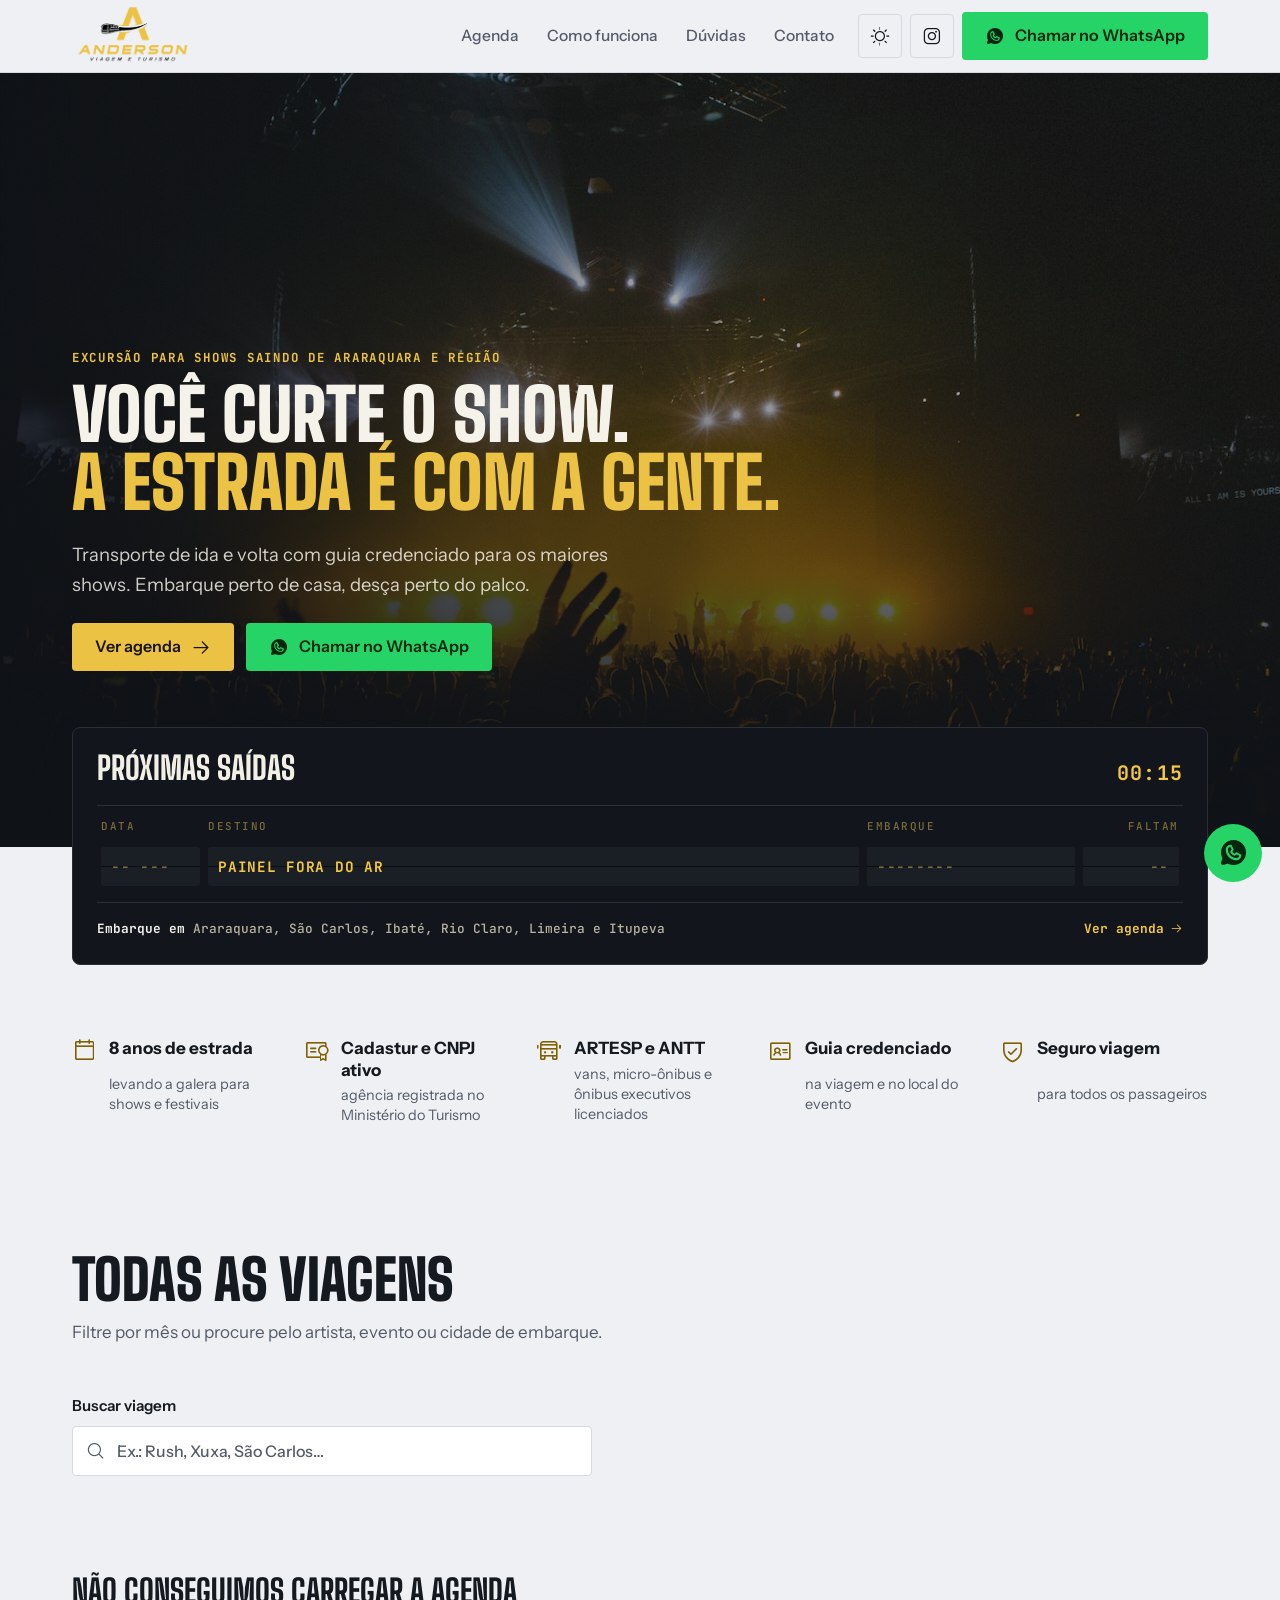
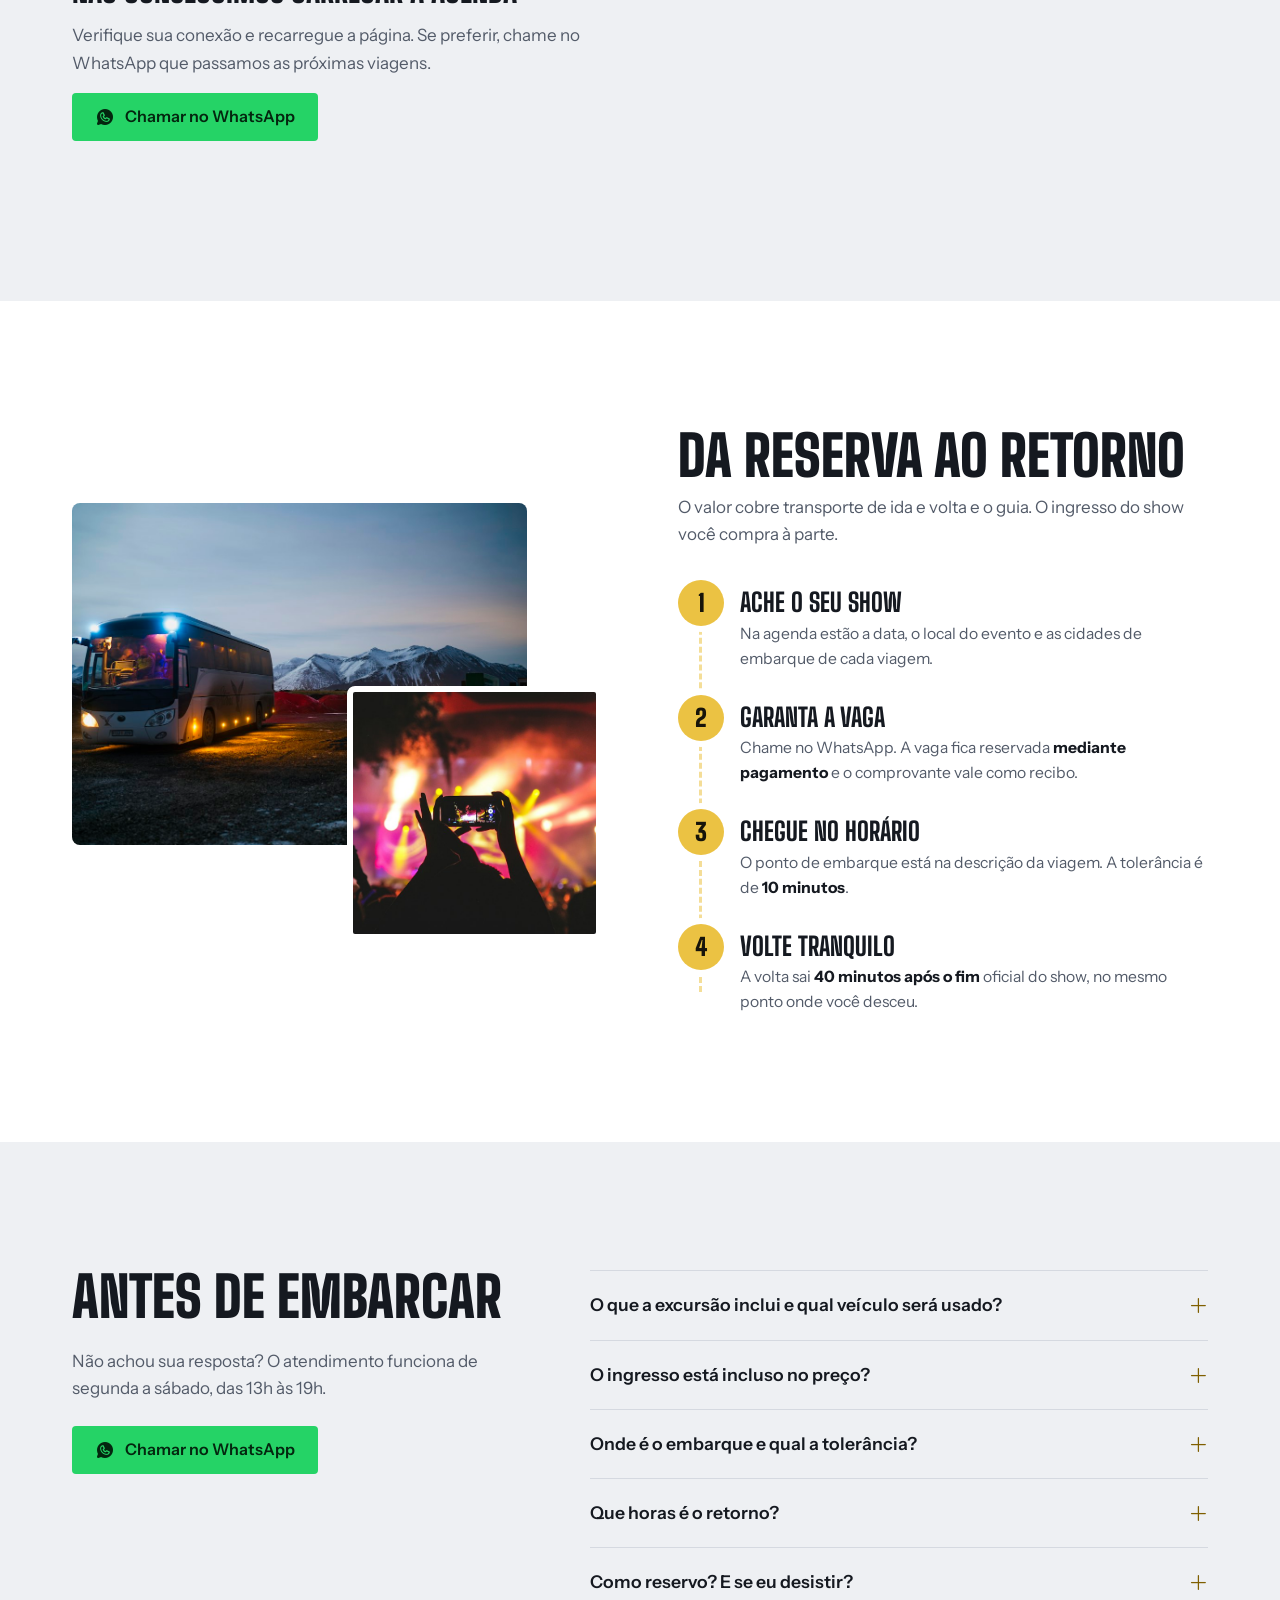
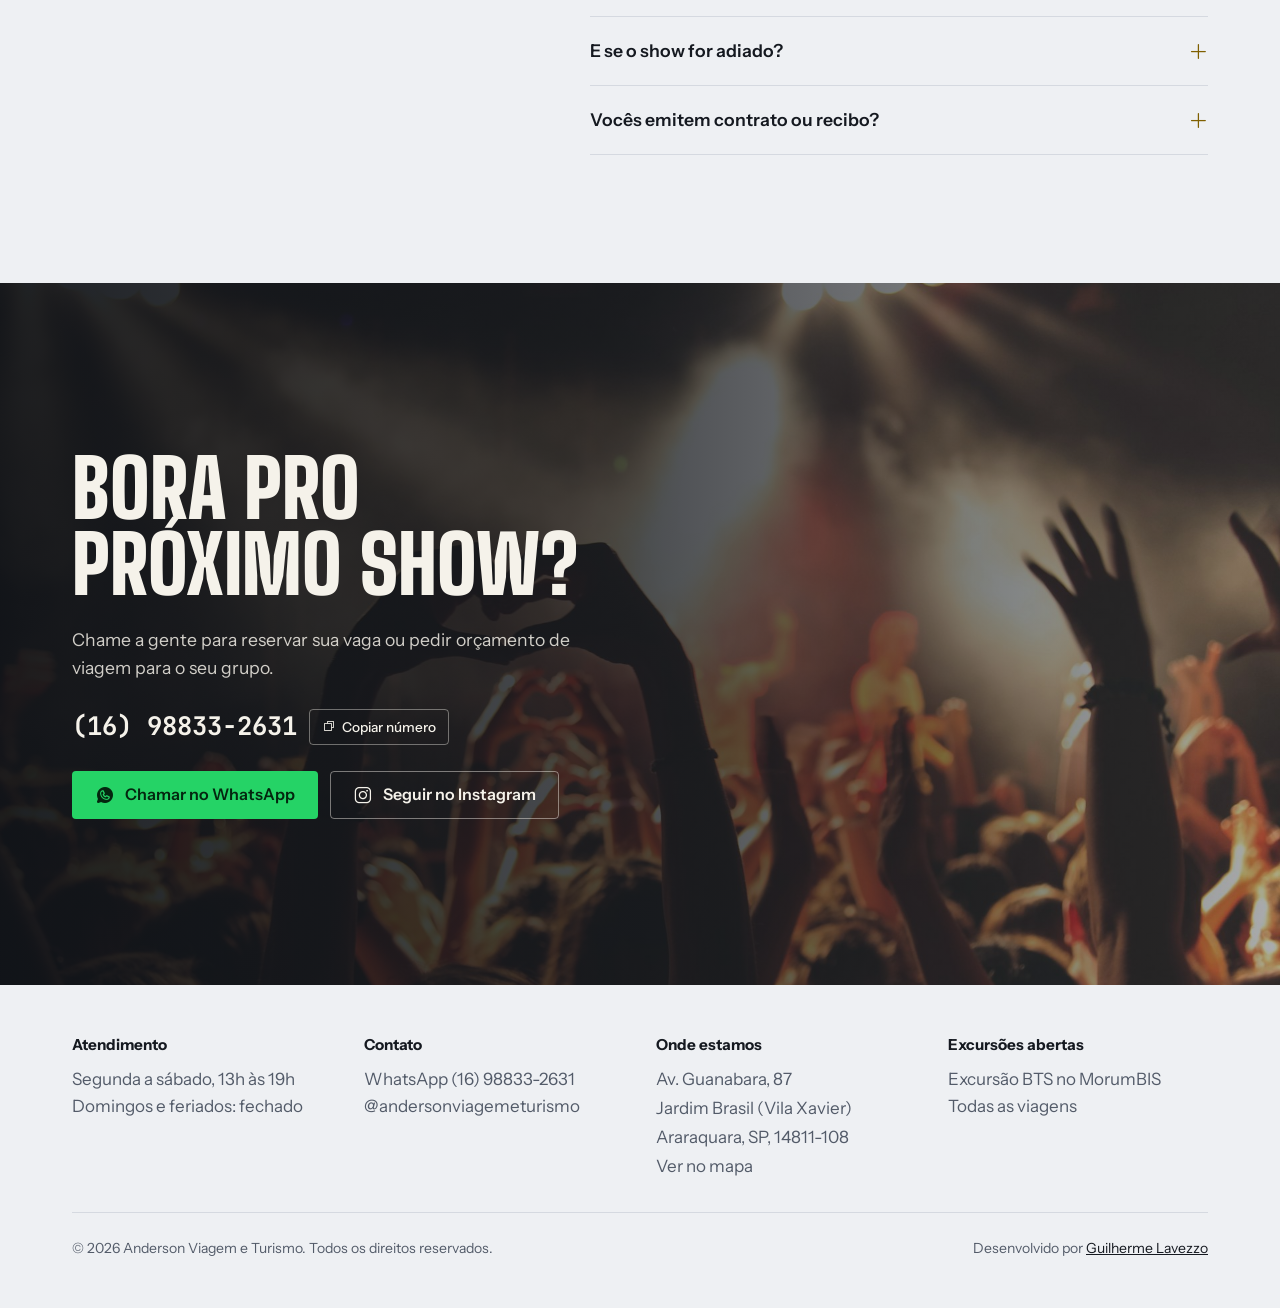
==== commit 21eeda3e: "SEO: sitemap, robots, canonical, dados estruturados e noindex nas encerradas - Adiciona robots.txt e" ====
--- a/index.html
+++ b/index.html
@@ -3,16 +3,106 @@
 <head>
     <meta charset="UTF-8">
     <meta name="viewport" content="width=device-width, initial-scale=1.0, viewport-fit=cover">
-    <title>Anderson Viagem e Turismo</title>
-    <meta name="description" content="Excursões para shows e festivais saindo de Araraquara, São Carlos, Ibaté, Rio Claro, Limeira e região. Transporte de ida e volta com guia credenciado.">
-    <meta id="meta-keywords" name="keywords" content="excursão para shows, viagem para show, transporte para eventos, Anderson Turismo, Araraquara, São Carlos">
+    <title>Excursão para shows saindo de Araraquara | Anderson Turismo</title>
+    <meta name="description" content="Excursões para shows e festivais saindo de Araraquara, São Carlos, Ibaté, Rio Claro e Limeira. Ida e volta com guia credenciado, Cadastur e seguro viagem.">
+    <meta name="robots" content="index, follow, max-image-preview:large">
+    <link rel="canonical" href="https://www.andersonviagemeturismo.com.br/">
     <meta name="author" content="Anderson Viagem e Turismo">
     <meta name="theme-color" content="#0F1217" media="(prefers-color-scheme: dark)">
     <meta name="theme-color" content="#EEF0F3" media="(prefers-color-scheme: light)">
-    <meta property="og:title" content="Anderson Viagem e Turismo">
-    <meta property="og:description" content="Excursões para shows e festivais saindo de Araraquara e região.">
-    <meta property="og:image" content="https://images.unsplash.com/photo-1459749411175-04bf5292ceea?w=1200&q=70&auto=format&fit=crop">
+    <meta property="og:type" content="website">
+    <meta property="og:site_name" content="Anderson Viagem e Turismo">
+    <meta property="og:locale" content="pt_BR">
+    <meta property="og:url" content="https://www.andersonviagemeturismo.com.br/">
+    <meta property="og:title" content="Excursão para shows saindo de Araraquara | Anderson Turismo">
+    <meta property="og:description" content="Excursões para shows e festivais saindo de Araraquara, São Carlos, Ibaté, Rio Claro e Limeira. Ida e volta com guia credenciado.">
+    <meta property="og:image" content="https://www.andersonviagemeturismo.com.br/assets/img/og.jpg">
+    <meta property="og:image:width" content="1200">
+    <meta property="og:image:height" content="630">
+    <meta property="og:image:alt" content="Público com as mãos para cima em frente a um palco iluminado de amarelo">
+    <meta name="twitter:card" content="summary_large_image">
+    <meta name="twitter:title" content="Excursão para shows saindo de Araraquara | Anderson Turismo">
+    <meta name="twitter:description" content="Excursões para shows e festivais saindo de Araraquara, São Carlos, Ibaté, Rio Claro e Limeira. Ida e volta com guia credenciado.">
+    <meta name="twitter:image" content="https://www.andersonviagemeturismo.com.br/assets/img/og.jpg">
     <link rel="icon" href="assets/favicon.png" type="image/png">
+
+    <!--seo:jsonld-->
+    <script type="application/ld+json">
+{
+  "@context": "https://schema.org",
+  "@graph": [
+    {
+      "@type": "TravelAgency",
+      "@id": "https://www.andersonviagemeturismo.com.br/#agencia",
+      "name": "Anderson Viagem e Turismo",
+      "url": "https://www.andersonviagemeturismo.com.br/",
+      "logo": "https://www.andersonviagemeturismo.com.br/assets/logo-claro.png",
+      "image": "https://www.andersonviagemeturismo.com.br/assets/img/og.jpg",
+      "description": "Excursões de ida e volta para shows e festivais saindo de Araraquara, São Carlos, Ibaté, Rio Claro e Limeira, com guia credenciado e seguro viagem.",
+      "telephone": "+55-16-98833-2631",
+      "address": {
+        "@type": "PostalAddress",
+        "streetAddress": "Av. Guanabara, 87, Jardim Brasil (Vila Xavier)",
+        "addressLocality": "Araraquara",
+        "addressRegion": "SP",
+        "postalCode": "14811-108",
+        "addressCountry": "BR"
+      },
+      "areaServed": [
+        {
+          "@type": "City",
+          "name": "Araraquara"
+        },
+        {
+          "@type": "City",
+          "name": "São Carlos"
+        },
+        {
+          "@type": "City",
+          "name": "Ibaté"
+        },
+        {
+          "@type": "City",
+          "name": "Rio Claro"
+        },
+        {
+          "@type": "City",
+          "name": "Limeira"
+        }
+      ],
+      "openingHoursSpecification": [
+        {
+          "@type": "OpeningHoursSpecification",
+          "dayOfWeek": [
+            "Monday",
+            "Tuesday",
+            "Wednesday",
+            "Thursday",
+            "Friday",
+            "Saturday"
+          ],
+          "opens": "13:00",
+          "closes": "19:00"
+        }
+      ],
+      "sameAs": [
+        "https://www.instagram.com/andersonviagemeturismo/"
+      ]
+    },
+    {
+      "@type": "WebSite",
+      "@id": "https://www.andersonviagemeturismo.com.br/#site",
+      "url": "https://www.andersonviagemeturismo.com.br/",
+      "name": "Anderson Viagem e Turismo",
+      "inLanguage": "pt-BR",
+      "publisher": {
+        "@id": "https://www.andersonviagemeturismo.com.br/#agencia"
+      }
+    }
+  ]
+}
+    </script>
+    <!--/seo:jsonld-->
 
     <!-- Google Analytics -->
     <script async src="https://www.googletagmanager.com/gtag/js?id=G-4ZXGBNM724"></script>
@@ -31,11 +121,10 @@
         } catch (e) {}
     </script>
 
-    <link rel="preconnect" href="https://images.unsplash.com">
     <link rel="preconnect" href="https://fast-api-anderson.vercel.app" crossorigin>
     <link rel="preload" href="assets/fonts/big-shoulders-display-latin-1.woff2" as="font" type="font/woff2" crossorigin>
     <link rel="preload" href="assets/fonts/instrument-sans-latin-3.woff2" as="font" type="font/woff2" crossorigin>
-    <link rel="preload" as="image" href="https://images.unsplash.com/photo-1459749411175-04bf5292ceea?w=1920&q=70&auto=format&fit=crop" fetchpriority="high">
+    <link rel="preload" as="image" href="assets/img/hero-1920.jpg" imagesrcset="assets/img/hero-800.jpg 800w, assets/img/hero-1280.jpg 1280w, assets/img/hero-1920.jpg 1920w" imagesizes="100vw" fetchpriority="high">
     <link rel="stylesheet" href="assets/fonts.css">
     <link rel="stylesheet" href="assets/icons/phosphor.css">
 
@@ -86,16 +175,13 @@
     <main id="topo">
         <section class="hero" aria-labelledby="hero-title">
             <div class="hero-media">
-                <img src="https://images.unsplash.com/photo-1459749411175-04bf5292ceea?w=1920&q=70&auto=format&fit=crop"
-                     srcset="https://images.unsplash.com/photo-1459749411175-04bf5292ceea?w=800&q=70&auto=format&fit=crop 800w,
-                             https://images.unsplash.com/photo-1459749411175-04bf5292ceea?w=1280&q=70&auto=format&fit=crop 1280w,
-                             https://images.unsplash.com/photo-1459749411175-04bf5292ceea?w=1920&q=70&auto=format&fit=crop 1920w"
+                <img src="assets/img/hero-1920.jpg"
+                     srcset="assets/img/hero-800.jpg 800w, assets/img/hero-1280.jpg 1280w, assets/img/hero-1920.jpg 1920w"
                      sizes="100vw" width="1920" height="1280" alt="Público com as mãos para cima em frente a um palco iluminado de amarelo" fetchpriority="high" decoding="async">
             </div>
             <div class="wrap">
                 <div class="hero-copy">
-                    <p class="eyebrow rise">Saídas de Araraquara e região</p>
-                    <h1 id="hero-title" class="rise"><span>Você curte o show.</span><span class="hl">A estrada é com a gente.</span></h1>
+                    <h1 id="hero-title" class="rise"><span class="eyebrow">Excursão para shows saindo de Araraquara e região</span> <span>Você curte o show.</span> <span class="hl">A estrada é com a gente.</span></h1>
                     <p class="lede rise">Transporte de ida e volta com guia credenciado para os maiores shows. Embarque perto de casa, desça perto do palco.</p>
                     <div class="cta-row rise">
                         <a class="btn btn-primary" href="#agenda">Ver agenda<i class="ph ph-arrow-right" aria-hidden="true"></i></a>
@@ -196,10 +282,10 @@
             <div class="wrap route-grid">
                 <div class="frames">
                     <div class="media main">
-                        <img src="https://images.unsplash.com/photo-1544620347-c4fd4a3d5957?w=1100&q=70&auto=format&fit=crop" width="1100" height="825" loading="lazy" decoding="async" alt="Ônibus de turismo com faróis acesos ao entardecer">
+                        <img src="assets/img/rota-onibus.jpg" width="1100" height="825" loading="lazy" decoding="async" alt="Ônibus de turismo com faróis acesos ao entardecer">
                     </div>
                     <div class="media inset">
-                        <img src="https://images.unsplash.com/photo-1501281668745-f7f57925c3b4?w=600&h=600&q=70&auto=format&fit=crop" width="600" height="600" loading="lazy" decoding="async" alt="Fã filmando o show com o celular no meio do público">
+                        <img src="assets/img/rota-fa.jpg" width="600" height="600" loading="lazy" decoding="async" alt="Fã filmando o show com o celular no meio do público">
                     </div>
                 </div>
                 <div>
@@ -298,9 +384,8 @@
 
         <section class="closing" id="contato" aria-labelledby="contato-title">
             <div class="media">
-                <img src="https://images.unsplash.com/photo-1429962714451-bb934ecdc4ec?w=1920&q=70&auto=format&fit=crop"
-                     srcset="https://images.unsplash.com/photo-1429962714451-bb934ecdc4ec?w=800&q=70&auto=format&fit=crop 800w,
-                             https://images.unsplash.com/photo-1429962714451-bb934ecdc4ec?w=1920&q=70&auto=format&fit=crop 1920w"
+                <img src="assets/img/closing-1920.jpg"
+                     srcset="assets/img/closing-800.jpg 800w, assets/img/closing-1920.jpg 1920w"
                      sizes="100vw" width="1920" height="1280" loading="lazy" decoding="async" alt="Fãs fazendo coração com as mãos durante um show">
             </div>
             <div class="wrap">
@@ -337,9 +422,20 @@
                 <p><a href="https://www.instagram.com/andersonviagemeturismo/" target="_blank" rel="noopener noreferrer">@andersonviagemeturismo</a></p>
             </div>
             <div>
-                <h4>Base</h4>
-                <p>Araraquara, SP</p>
-                <p>Saídas por todo o centro do estado</p>
+                <h4>Onde estamos</h4>
+                <address>
+                    <p>Av. Guanabara, 87</p>
+                    <p>Jardim Brasil (Vila Xavier)</p>
+                    <p>Araraquara, SP, 14811-108</p>
+                    <p><a href="https://www.google.com/maps/search/?api=1&amp;query=Anderson+Viagem+e+Turismo+Av.+Guanabara+87+Araraquara+SP" target="_blank" rel="noopener noreferrer">Ver no mapa</a></p>
+                </address>
+            </div>
+            <div>
+                <h4>Excursões abertas</h4>
+                <!--seo:links-->
+                <p><a href="bts.html">Excursão BTS no MorumBIS</a></p>
+                <!--/seo:links-->
+                <p><a href="#agenda">Todas as viagens</a></p>
             </div>
         </div>
         <div class="legal">
@@ -685,17 +781,6 @@
             searchBox.value = ''; syncChips(); renderGrid();
         });
 
-        // ---------- SEO dinâmico ----------
-        const updateSeo = (list) => {
-            const ordered = [...list.filter((t) => t.featured), ...list.filter((t) => !t.featured)].slice(0, 5);
-            const phrases = ordered.map((t) => `Excursão para ${t.title} saindo de ${t.cities.join(', ') || 'Araraquara'}`);
-            const base = ['excursão para shows', 'viagem para show', 'Anderson Turismo', 'transporte para eventos', 'Araraquara', 'shows em São Paulo'];
-            $('#meta-keywords').content = [...new Set([...phrases, ...ordered.map((t) => t.title), ...base])].join(', ');
-            const featured = list.filter((t) => t.featured).slice(0, 2).map((t) => t.title);
-            if (featured.length) document.title = `Anderson Turismo | Em destaque: ${featured.join(' | ')}`;
-            else if (ordered.length) document.title = `Anderson Turismo | Próximas viagens: ${ordered.slice(0, 4).map((t) => t.title).join(', ')}`;
-        };
-
         // ---------- Carregamento ----------
         fetch(API_URL)
             .then((r) => { if (!r.ok) throw new Error(`HTTP ${r.status}`); return r.json(); })
@@ -711,7 +796,6 @@
                 renderBoard(trips);
                 renderCities(trips);
                 renderPosters(trips);
-                updateSeo(trips);
 
                 const featured = trips.filter((t) => t.featured);
                 if (featured.length) {
--- a/assets/site.css
+++ b/assets/site.css
@@ -681,3 +681,9 @@
 @media (max-width: 640px) { .dates:has(> :nth-child(4)) { grid-template-columns: minmax(0, 1fr); } }
 .dates:has(> :nth-child(4)) .date-card.pkg .day { font-size: 2rem; }
 @media (min-width: 1101px) { .dates:has(> :nth-child(4)) .date-card.pkg .day { min-height: 1.9em; } }
+
+/* ---------- SEO: palavras de busca dentro do H1, endereço no rodapé ---------- */
+.hero h1 .eyebrow, .ev-hero h1 .eyebrow { line-height: 1.5; margin: 0 0 var(--s3); font-size: .78rem; text-wrap: balance; }
+.ev-hero h1 .eyebrow { color: var(--accent-text); }
+.footer-grid { grid-template-columns: repeat(auto-fit, minmax(min(100%, 200px), 1fr)); }
+.footer-grid address { font-style: normal; display: grid; gap: 2px; }
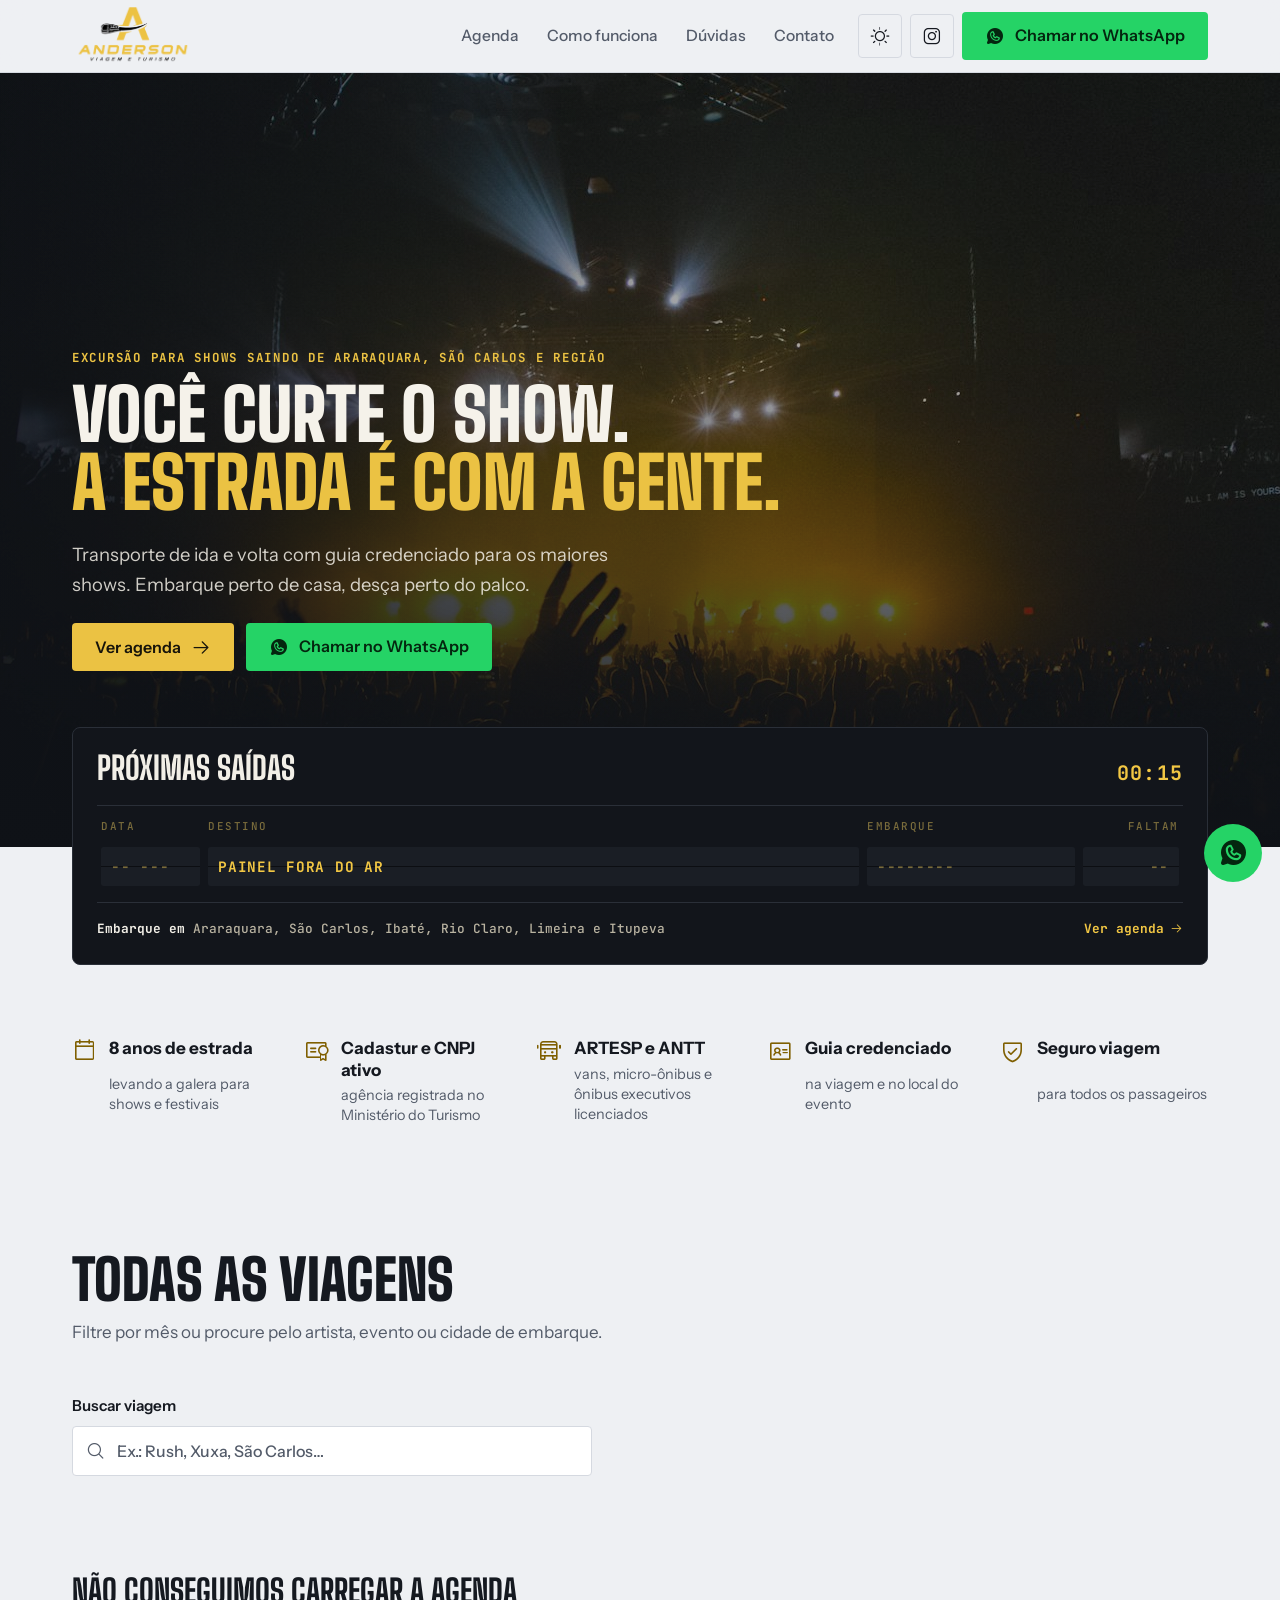
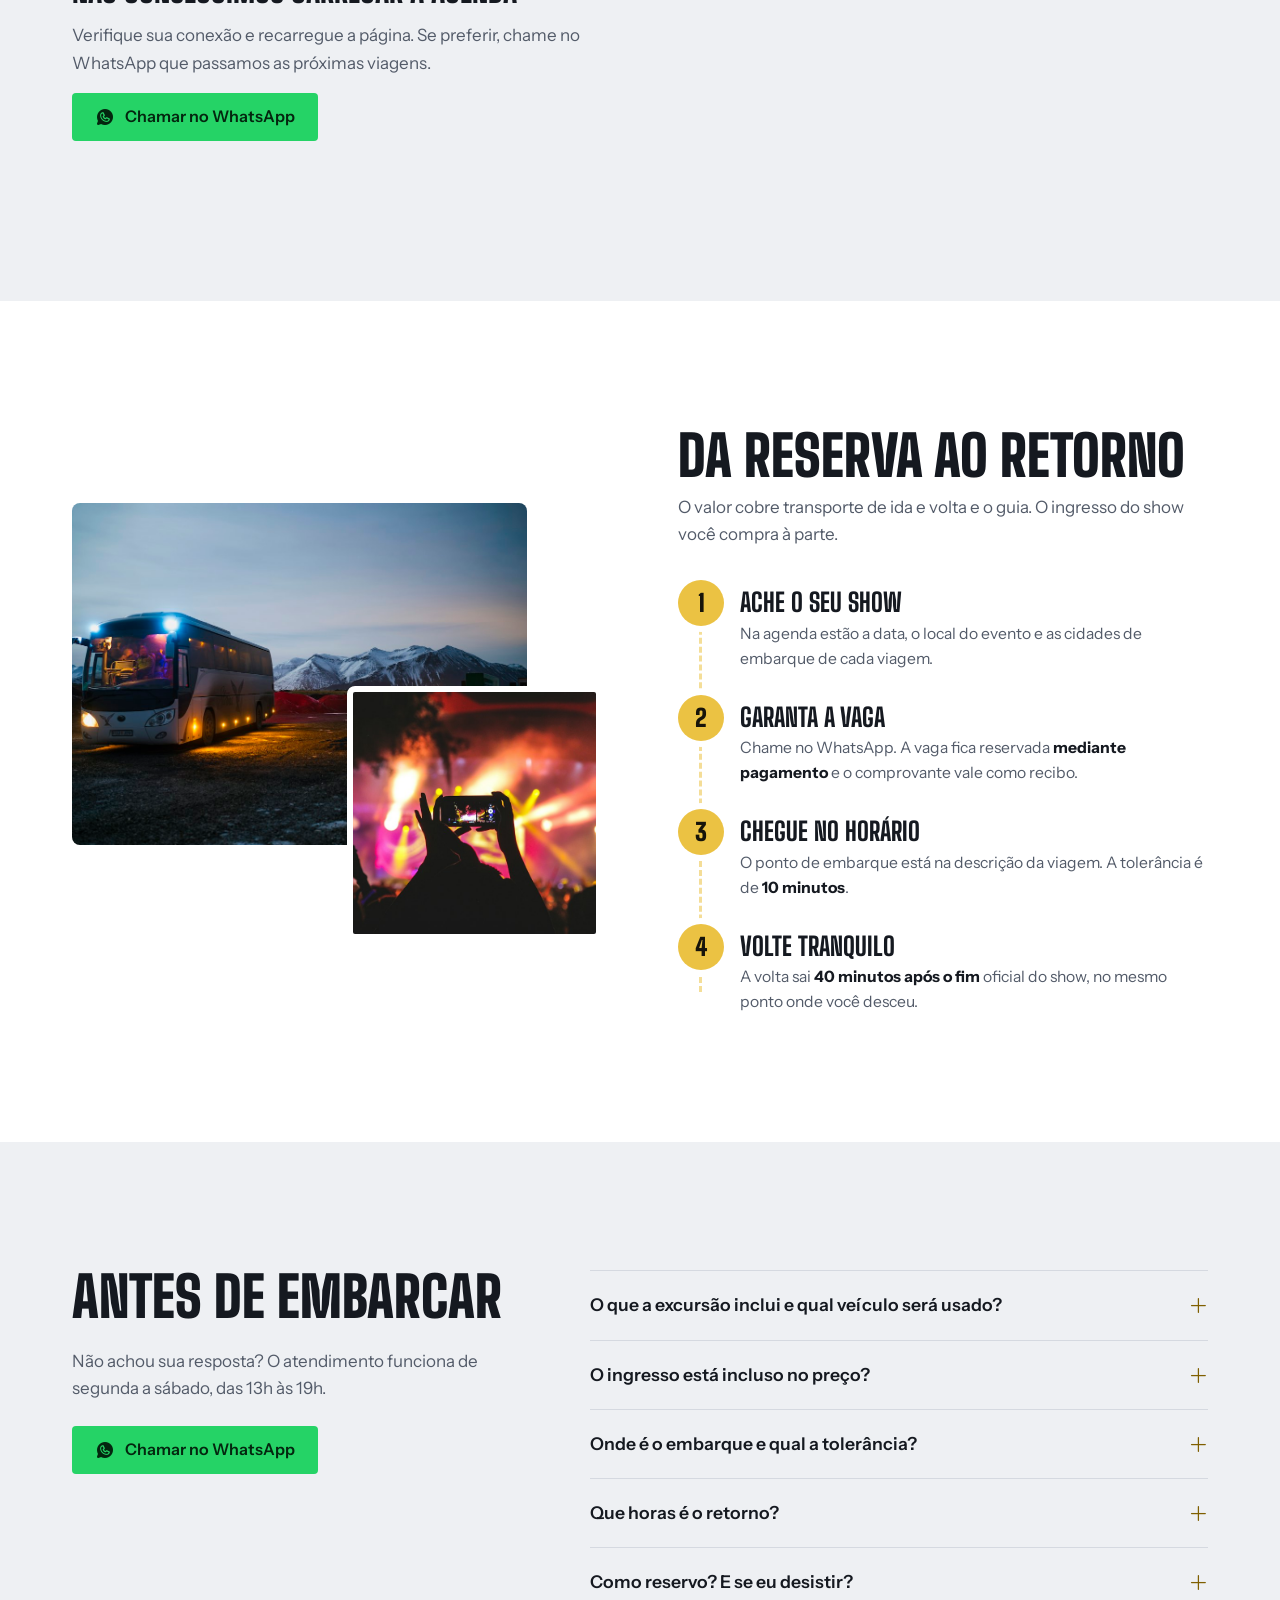
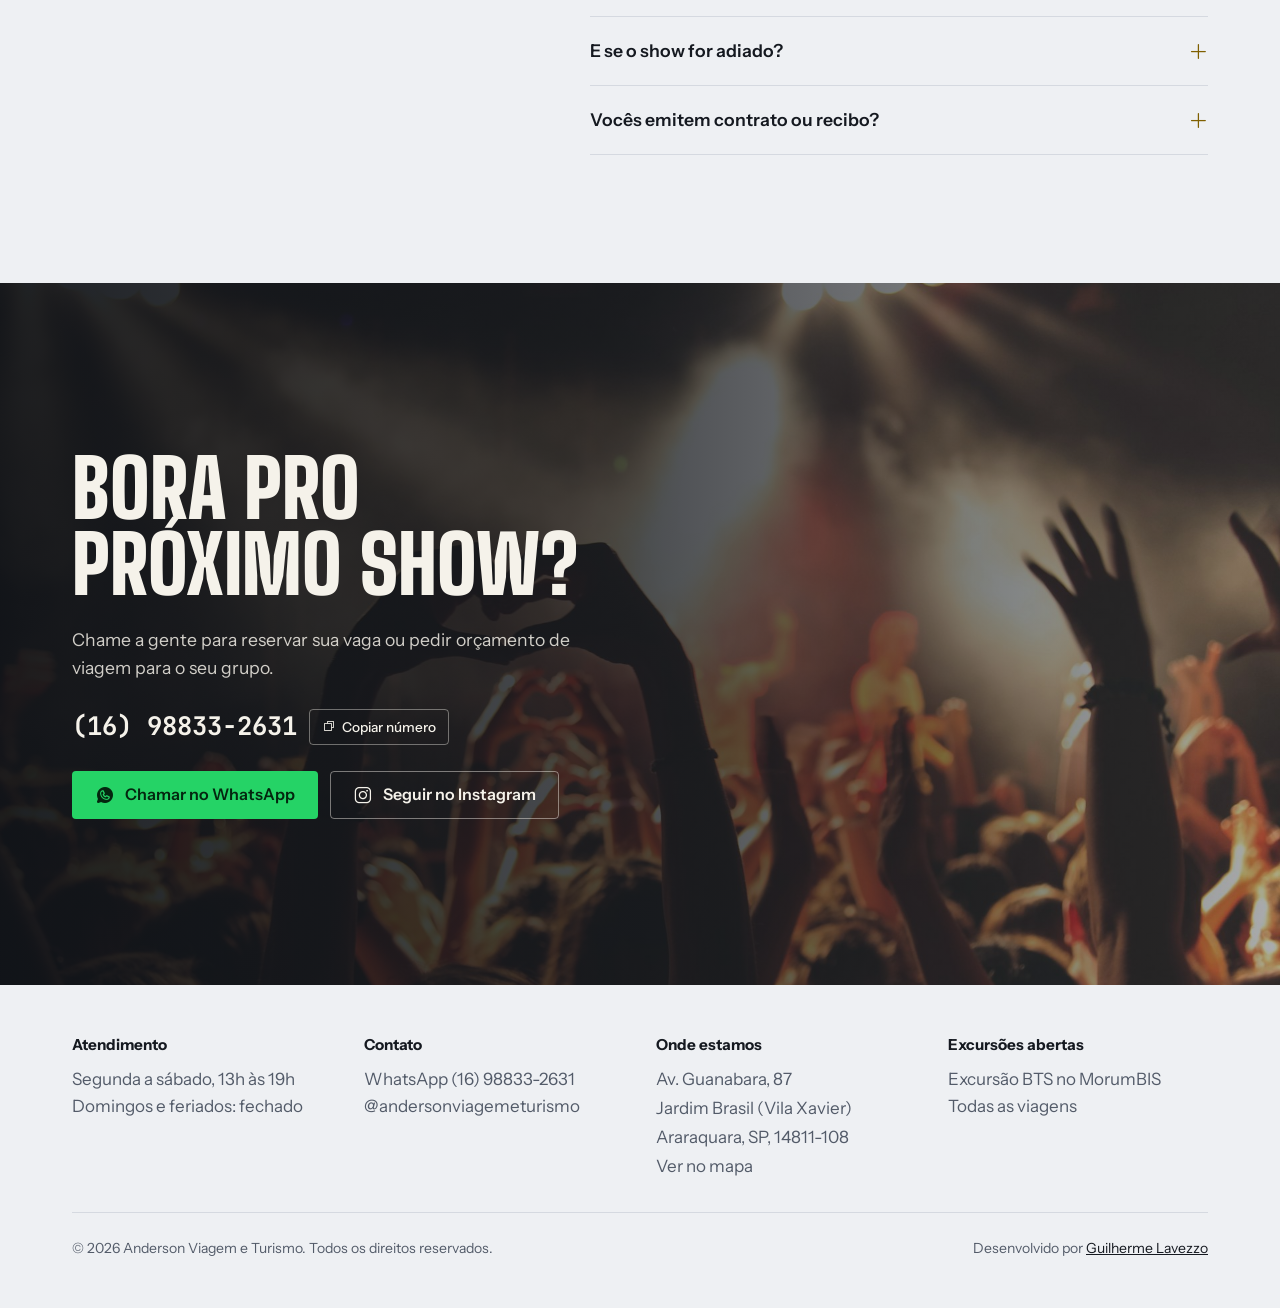
==== commit aab972ea: "SEO: destaca São Carlos no título e no H1 - Título da home: "Excursão para shows em Araraquara e São" ====
--- a/index.html
+++ b/index.html
@@ -3,7 +3,7 @@
 <head>
     <meta charset="UTF-8">
     <meta name="viewport" content="width=device-width, initial-scale=1.0, viewport-fit=cover">
-    <title>Excursão para shows saindo de Araraquara | Anderson Turismo</title>
+    <title>Excursão para shows em Araraquara e São Carlos</title>
     <meta name="description" content="Excursões para shows e festivais saindo de Araraquara, São Carlos, Ibaté, Rio Claro e Limeira. Ida e volta com guia credenciado, Cadastur e seguro viagem.">
     <meta name="robots" content="index, follow, max-image-preview:large">
     <link rel="canonical" href="https://www.andersonviagemeturismo.com.br/">
@@ -14,14 +14,14 @@
     <meta property="og:site_name" content="Anderson Viagem e Turismo">
     <meta property="og:locale" content="pt_BR">
     <meta property="og:url" content="https://www.andersonviagemeturismo.com.br/">
-    <meta property="og:title" content="Excursão para shows saindo de Araraquara | Anderson Turismo">
+    <meta property="og:title" content="Excursão para shows em Araraquara e São Carlos">
     <meta property="og:description" content="Excursões para shows e festivais saindo de Araraquara, São Carlos, Ibaté, Rio Claro e Limeira. Ida e volta com guia credenciado.">
     <meta property="og:image" content="https://www.andersonviagemeturismo.com.br/assets/img/og.jpg">
     <meta property="og:image:width" content="1200">
     <meta property="og:image:height" content="630">
     <meta property="og:image:alt" content="Público com as mãos para cima em frente a um palco iluminado de amarelo">
     <meta name="twitter:card" content="summary_large_image">
-    <meta name="twitter:title" content="Excursão para shows saindo de Araraquara | Anderson Turismo">
+    <meta name="twitter:title" content="Excursão para shows em Araraquara e São Carlos">
     <meta name="twitter:description" content="Excursões para shows e festivais saindo de Araraquara, São Carlos, Ibaté, Rio Claro e Limeira. Ida e volta com guia credenciado.">
     <meta name="twitter:image" content="https://www.andersonviagemeturismo.com.br/assets/img/og.jpg">
     <link rel="icon" href="assets/favicon.png" type="image/png">
@@ -181,7 +181,7 @@
             </div>
             <div class="wrap">
                 <div class="hero-copy">
-                    <h1 id="hero-title" class="rise"><span class="eyebrow">Excursão para shows saindo de Araraquara e região</span> <span>Você curte o show.</span> <span class="hl">A estrada é com a gente.</span></h1>
+                    <h1 id="hero-title" class="rise"><span class="eyebrow">Excursão para shows saindo de Araraquara, São Carlos e região</span> <span>Você curte o show.</span> <span class="hl">A estrada é com a gente.</span></h1>
                     <p class="lede rise">Transporte de ida e volta com guia credenciado para os maiores shows. Embarque perto de casa, desça perto do palco.</p>
                     <div class="cta-row rise">
                         <a class="btn btn-primary" href="#agenda">Ver agenda<i class="ph ph-arrow-right" aria-hidden="true"></i></a>
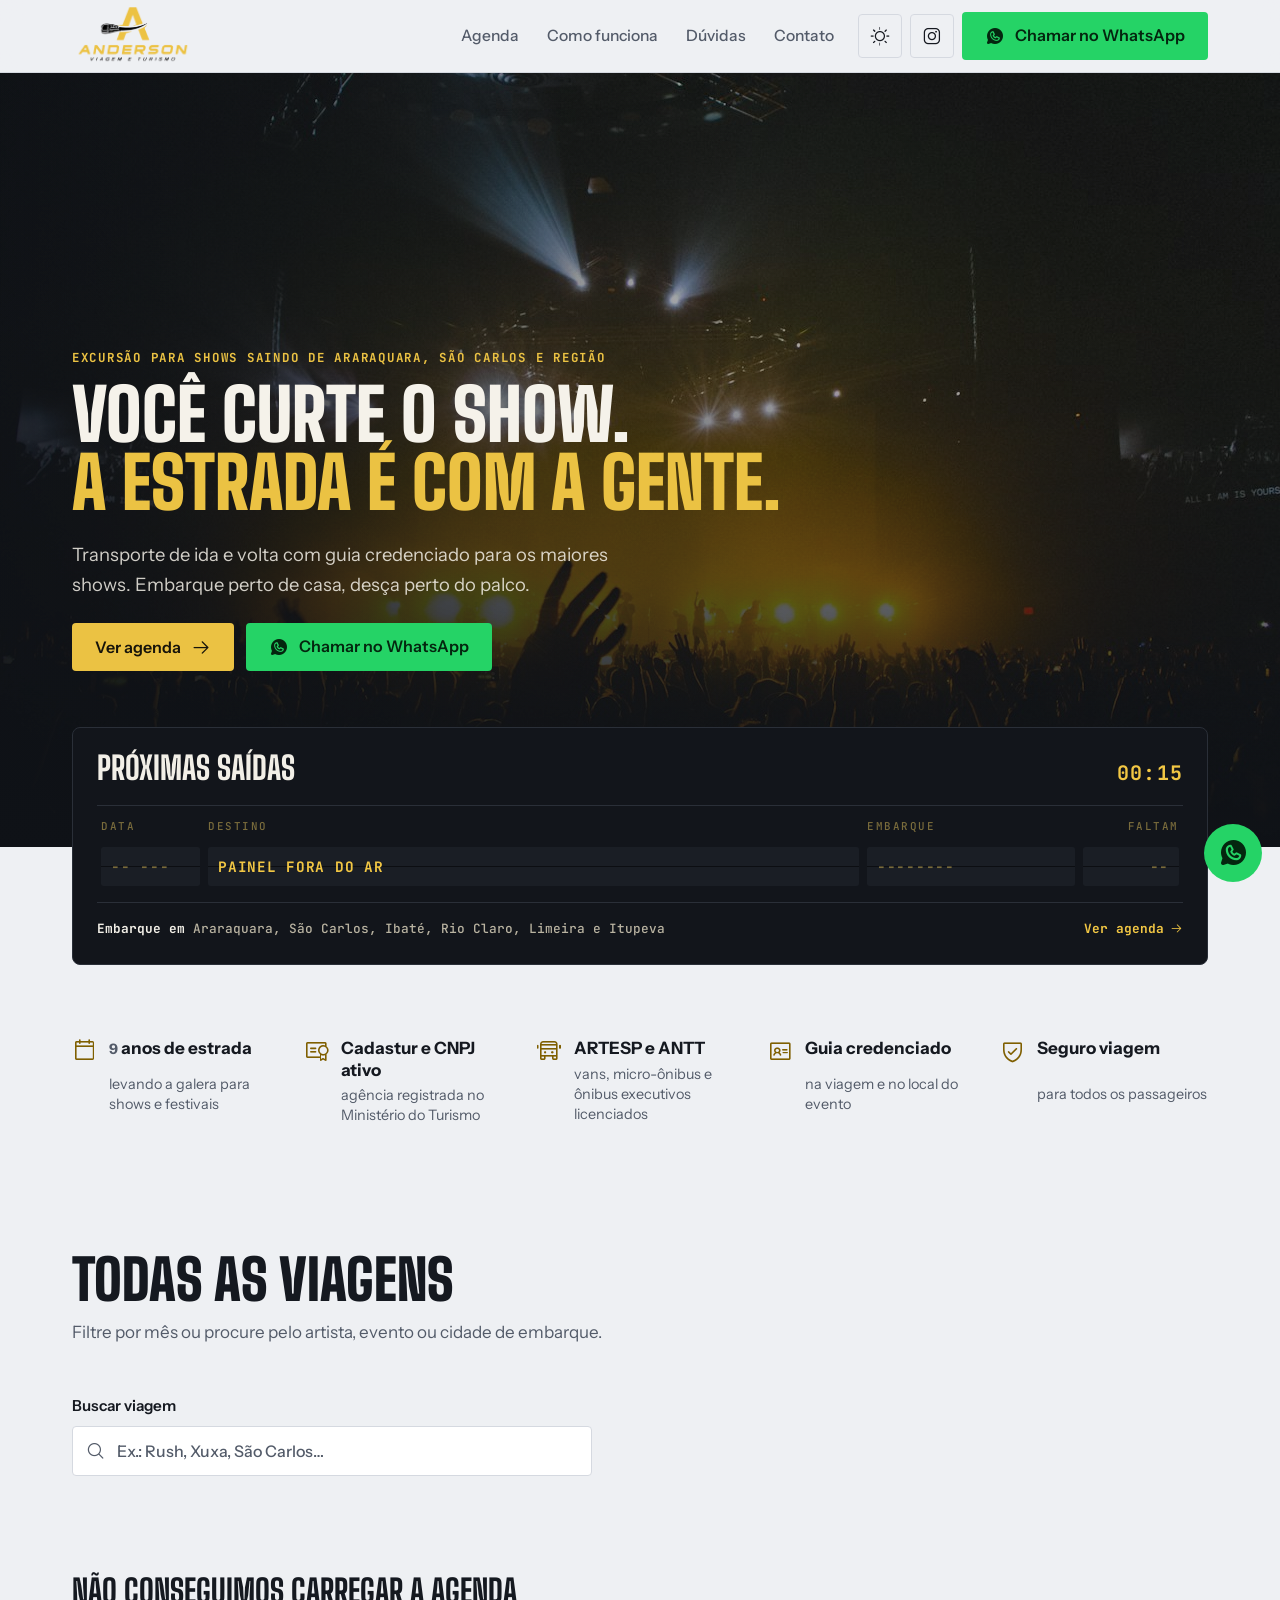
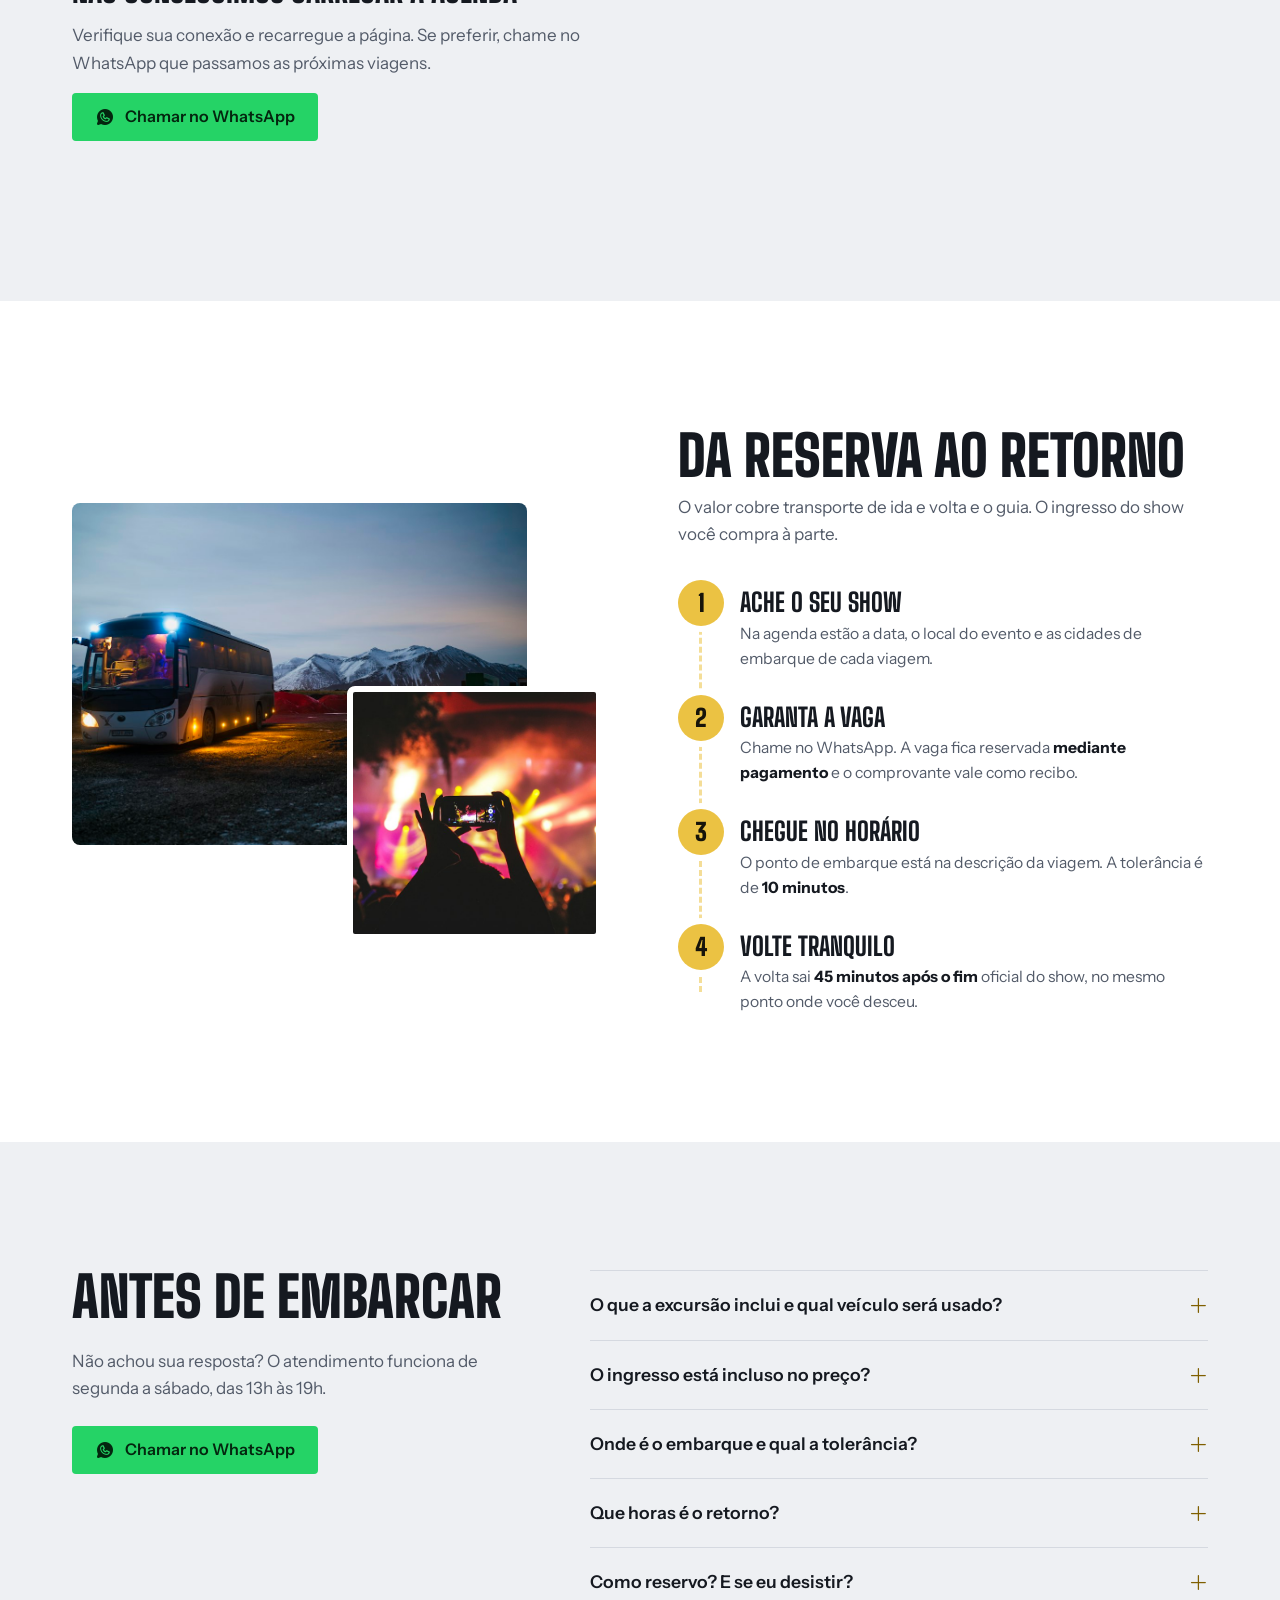
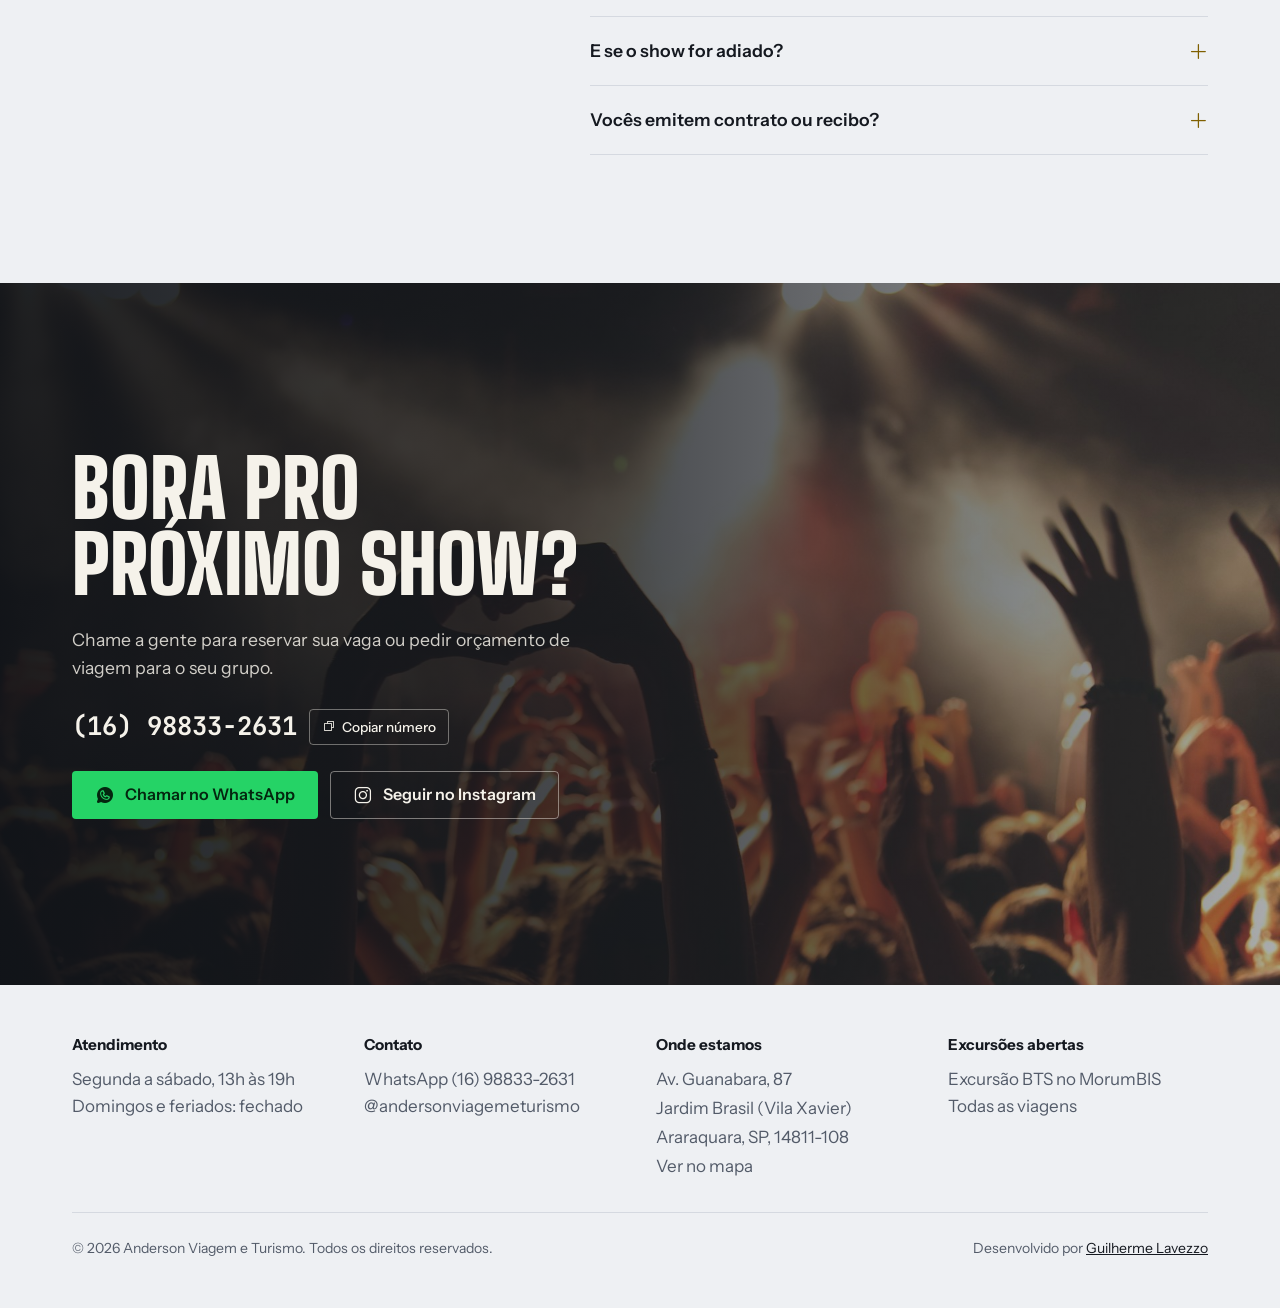
==== commit 24462b96: "Idade da empresa calculada sozinha e retorno com 45 minutos - "Anos de estrada" e "há X anos no segm" ====
--- a/index.html
+++ b/index.html
@@ -220,7 +220,7 @@
         <section class="creds" aria-label="Por que viajar com a gente">
             <div class="wrap">
                 <ul>
-                    <li><i class="ph ph-calendar-blank" aria-hidden="true"></i><strong>8 anos de estrada</strong><span>levando a galera para shows e festivais</span></li>
+                    <li><i class="ph ph-calendar-blank" aria-hidden="true"></i><strong><span data-anos>9</span> anos de estrada</strong><span>levando a galera para shows e festivais</span></li>
                     <li><i class="ph ph-certificate" aria-hidden="true"></i><strong>Cadastur e CNPJ ativo</strong><span>agência registrada no Ministério do Turismo</span></li>
                     <li><i class="ph ph-bus" aria-hidden="true"></i><strong>ARTESP e ANTT</strong><span>vans, micro-ônibus e ônibus executivos licenciados</span></li>
                     <li><i class="ph ph-identification-card" aria-hidden="true"></i><strong>Guia credenciado</strong><span>na viagem e no local do evento</span></li>
@@ -312,7 +312,7 @@
                         <li class="step">
                             <span class="step-mark" aria-hidden="true">4</span>
                             <h3>Volte tranquilo</h3>
-                            <p>A volta sai <strong>40 minutos após o fim</strong> oficial do show, no mesmo ponto onde você desceu.</p>
+                            <p>A volta sai <strong>45 minutos após o fim</strong> oficial do show, no mesmo ponto onde você desceu.</p>
                         </li>
                     </ol>
                 </div>
@@ -334,7 +334,7 @@
                     <details>
                         <summary>O que a excursão inclui e qual veículo será usado?<i class="ph ph-plus" aria-hidden="true"></i></summary>
                         <div class="faq-answer">
-                            <p><strong>Incluso:</strong> transporte de ida e volta e um <strong>guia credenciado</strong>, que dá suporte durante a viagem e no local do evento. Somos empresa com <strong>Cadastur e CNPJ ativo</strong>, há 8 anos no segmento.</p>
+                            <p><strong>Incluso:</strong> transporte de ida e volta e um <strong>guia credenciado</strong>, que dá suporte durante a viagem e no local do evento. Somos empresa com <strong>Cadastur e CNPJ ativo</strong>, há <span data-anos>9</span> anos no segmento.</p>
                             <p><strong>Veículo:</strong> van, micro-ônibus ou ônibus, conforme a lotação. Todos são executivos e licenciados pela ARTESP e ANTT.</p>
                         </div>
                     </details>
@@ -355,7 +355,7 @@
                     <details>
                         <summary>Que horas é o retorno?<i class="ph ph-plus" aria-hidden="true"></i></summary>
                         <div class="faq-answer">
-                            <p><strong>Shows:</strong> o retorno sai <strong>40 minutos após o término</strong> oficial do evento.</p>
+                            <p><strong>Shows:</strong> o retorno sai <strong>45 minutos após o término</strong> oficial do evento.</p>
                             <p><strong>Ecoturismo:</strong> o guia informa o horário de retorno na partida, para que o tempo de trilha ou atração seja cumprido.</p>
                         </div>
                     </details>
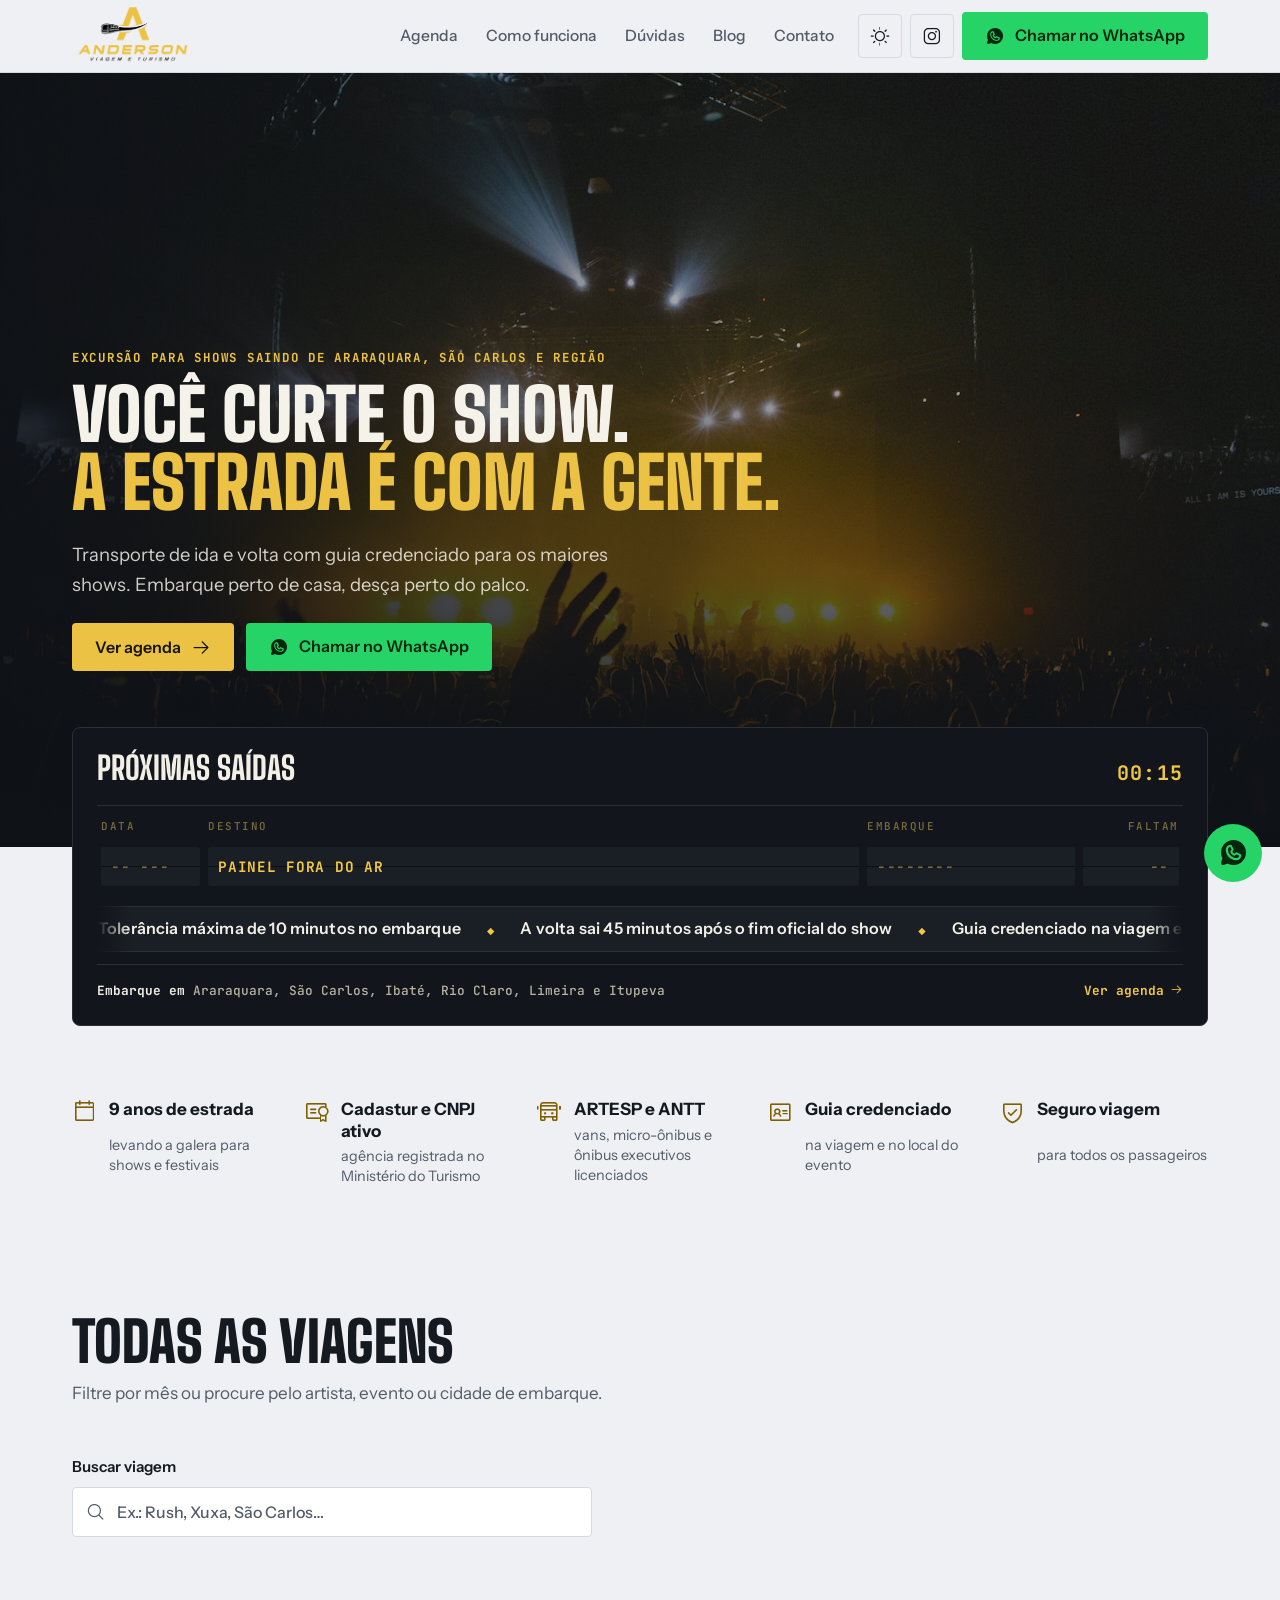
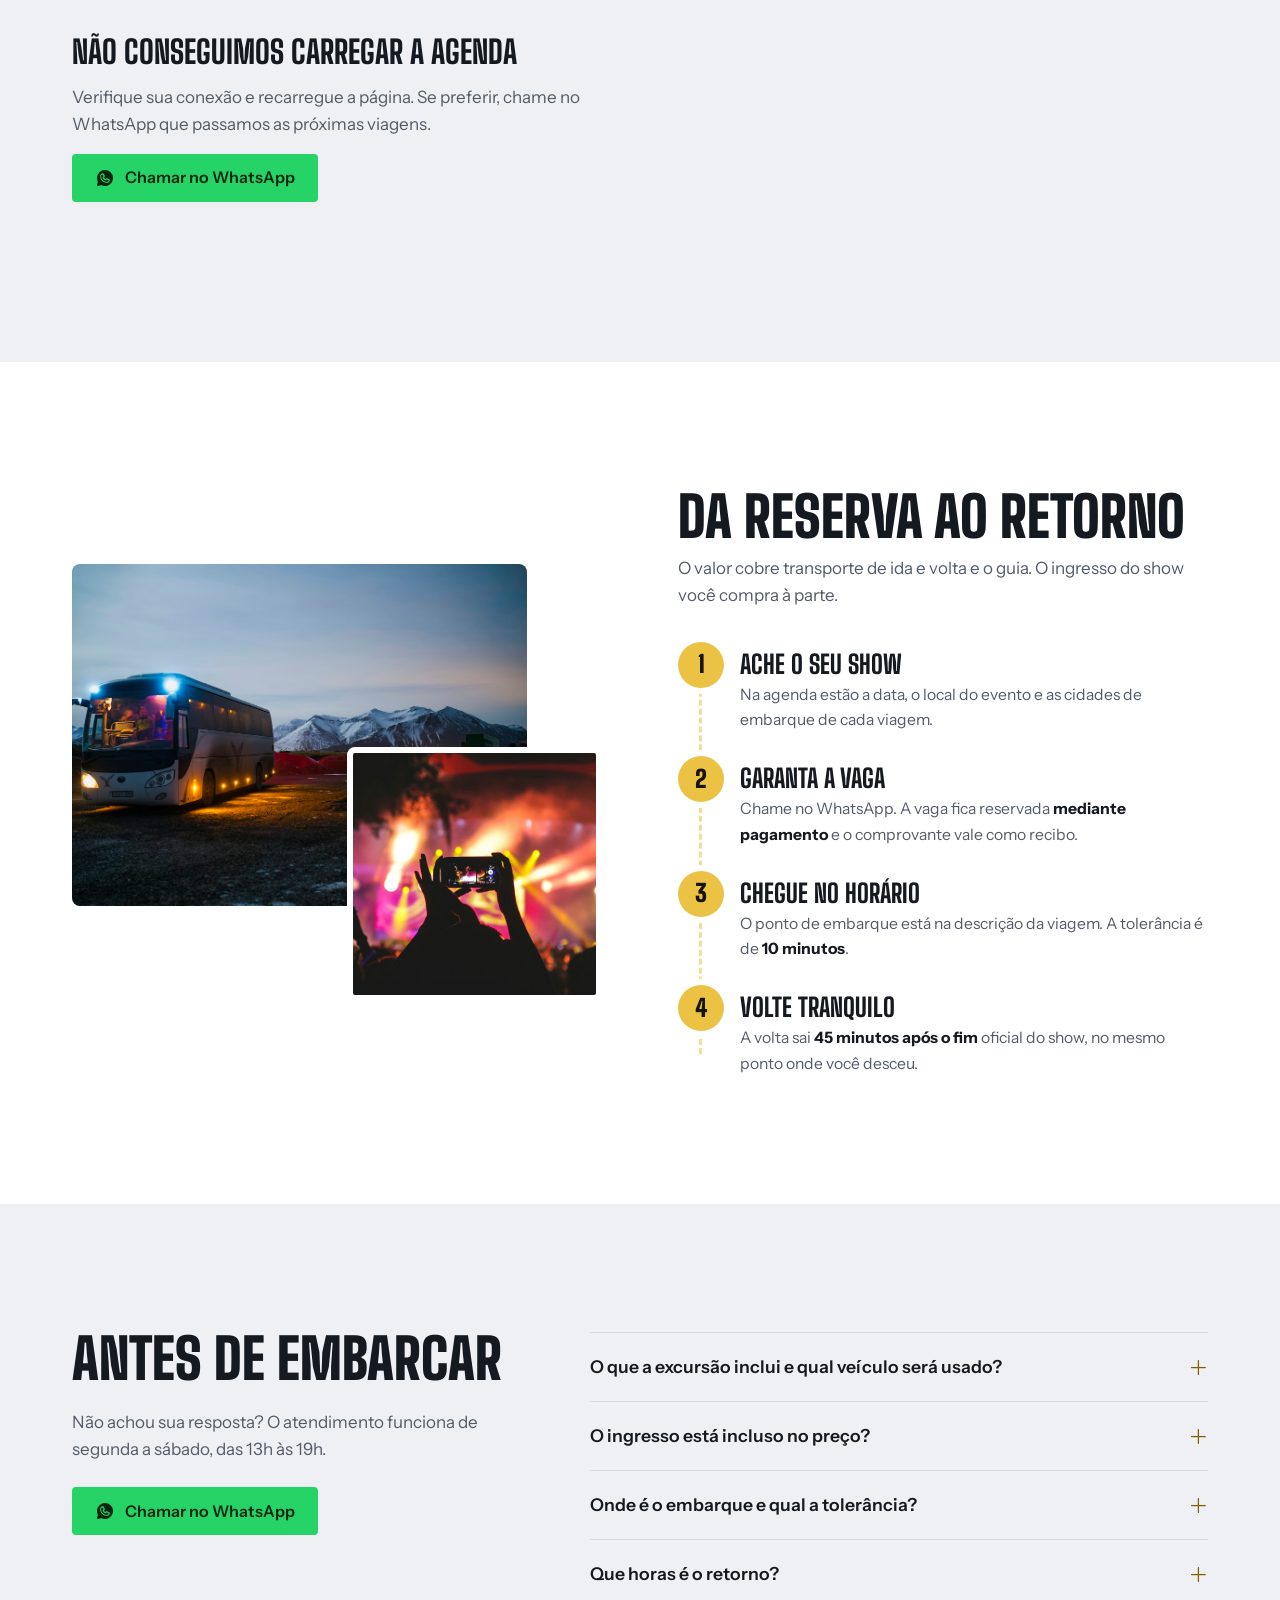
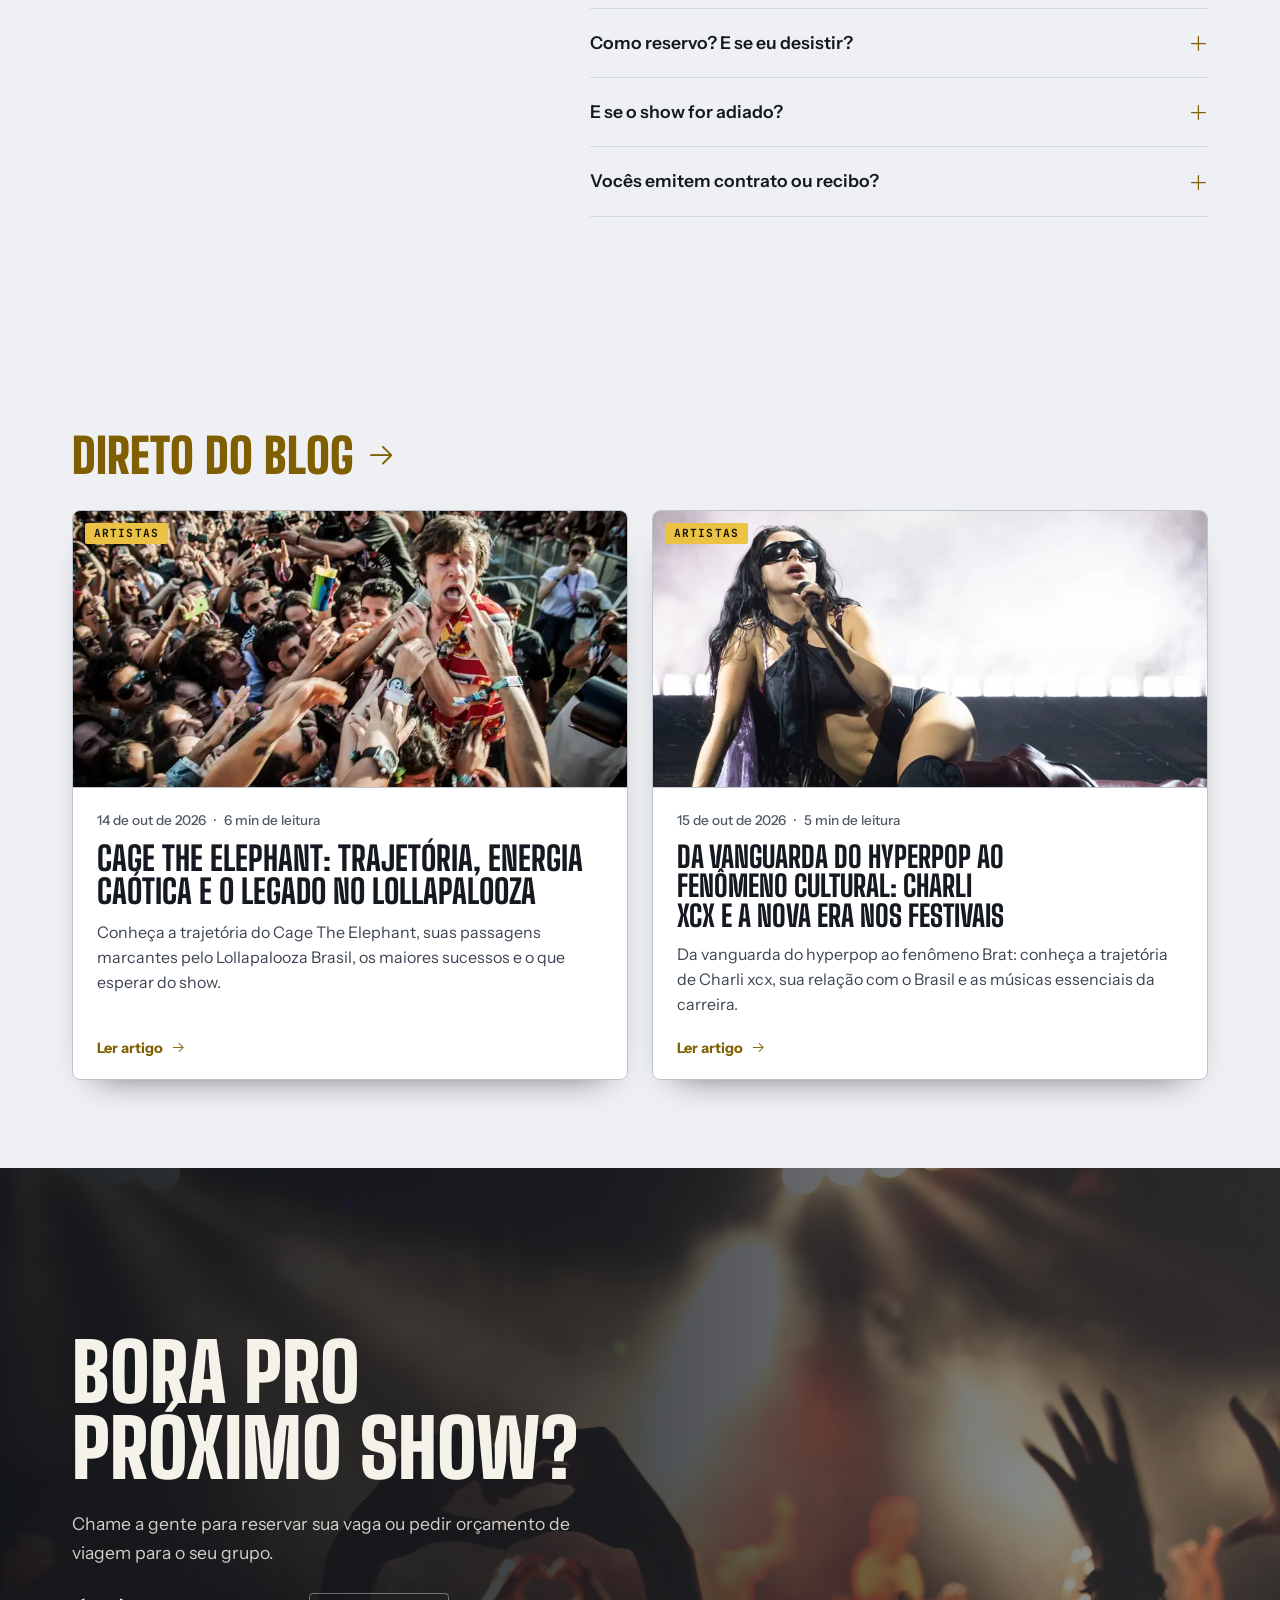
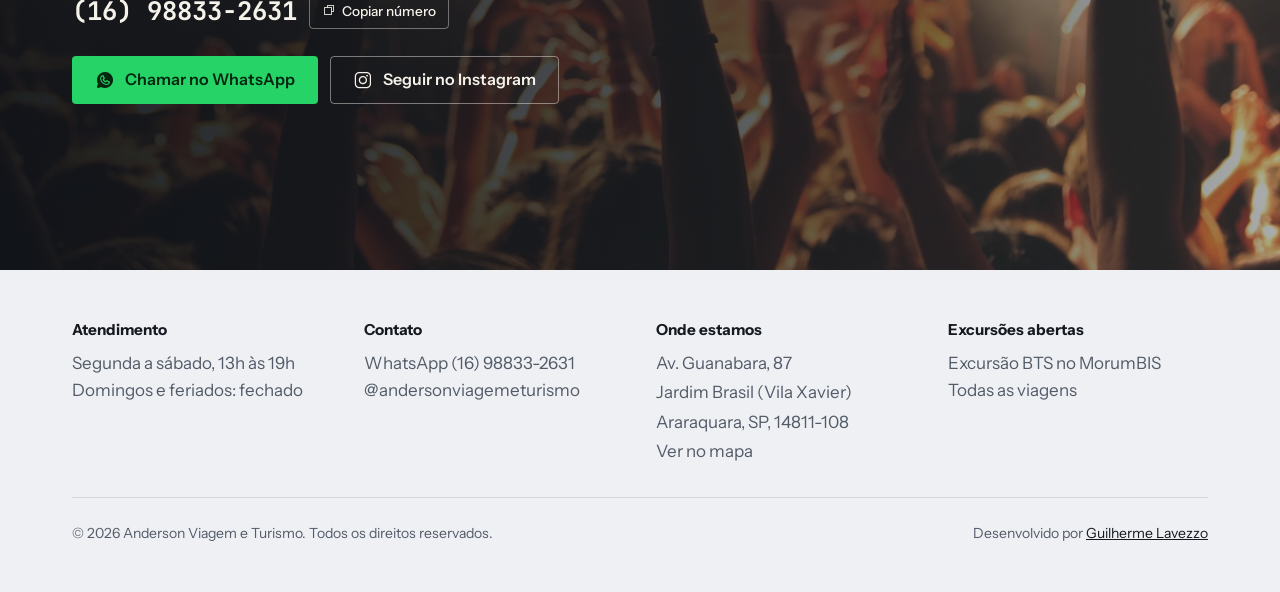
==== commit c317eb13: "Blog: gerador estático, dois primeiros artigos e destaque na home Cria o blog em /blog/ a partir de " ====
--- a/index.html
+++ b/index.html
@@ -143,6 +143,7 @@
                 <a href="#agenda">Agenda</a>
                 <a href="#como-funciona">Como funciona</a>
                 <a href="#duvidas">Dúvidas</a>
+                <a href="/blog/">Blog</a>
                 <a href="#contato">Contato</a>
             </nav>
             <div class="top-actions">
@@ -165,6 +166,7 @@
             <a href="#agenda">Agenda</a>
             <a href="#como-funciona">Como funciona</a>
             <a href="#duvidas">Dúvidas</a>
+            <a href="/blog/">Blog</a>
             <a href="#contato">Contato</a>
             <a class="btn btn-wa" data-wa="" href="#" target="_blank" rel="noopener noreferrer">
                 <i class="ph-fill ph-whatsapp-logo" aria-hidden="true"></i>Chamar no WhatsApp
@@ -209,6 +211,9 @@
                         <li class="board-row"><span class="cell dim">-- ---</span><span class="cell dim">··········</span><span class="cell dim from">--------</span><span class="cell dim eta">--</span></li>
                         <li class="board-row"><span class="cell dim">-- ---</span><span class="cell dim">··········</span><span class="cell dim from">--------</span><span class="cell dim eta">--</span></li>
                     </ol>
+                    <div class="board-ticker" aria-hidden="true">
+                        <div class="ticker-track" id="ticker-track"></div>
+                    </div>
                     <div class="board-foot">
                         <span id="board-cities"><strong>Embarque em</strong> Araraquara, São Carlos, Ibaté, Rio Claro, Limeira e Itupeva</span>
                         <a href="#agenda">Ver agenda<i class="ph ph-arrow-right" aria-hidden="true"></i></a>
@@ -382,6 +387,40 @@
             </div>
         </section>
 
+        <!--blog:inicio-->
+        <section class="section home-blog" id="blog" aria-labelledby="blog-home-title">
+            <div class="wrap">
+                <h2 class="hb-title" id="blog-home-title"><a href="/blog/">Direto do blog<i class="ph ph-arrow-right" aria-hidden="true"></i></a></h2>
+                <div class="hb-grid" data-n="2">
+                <article class="hb-card is-main">
+                    <a class="hb-media" href="/blog/cage-the-elephant-trajetoria-lollapalooza/" tabindex="-1" aria-hidden="true">
+                        <img src="/assets/img/blog/cage-the-elephant-capa-800.webp" alt="" width="800" height="500" loading="lazy" decoding="async" style="object-position: 50% 40%">
+                        <span class="hb-chip">Artistas</span>
+                    </a>
+                    <div class="hb-body">
+                        <p class="hb-meta"><time datetime="2026-10-14">14 de out de 2026</time><span aria-hidden="true">·</span>6 min de leitura</p>
+                        <h3><a href="/blog/cage-the-elephant-trajetoria-lollapalooza/">Cage The Elephant: Trajetória, Energia Caótica e o Legado no Lollapalooza</a></h3>
+                        <p class="hb-desc">Conheça a trajetória do Cage The Elephant, suas passagens marcantes pelo Lollapalooza Brasil, os maiores sucessos e o que esperar do show.</p>
+                        <span class="hb-more" aria-hidden="true">Ler artigo<i class="ph ph-arrow-right"></i></span>
+                    </div>
+                </article>
+                <article class="hb-card">
+                    <a class="hb-media" href="/blog/charli-xcx-hyperpop-fenomeno-cultural-festivais/" tabindex="-1" aria-hidden="true">
+                        <img src="/assets/img/blog/charli-xcx-capa-800.webp" alt="" width="800" height="500" loading="lazy" decoding="async" style="object-position: 50% 0%">
+                        <span class="hb-chip">Artistas</span>
+                    </a>
+                    <div class="hb-body">
+                        <p class="hb-meta"><time datetime="2026-10-15">15 de out de 2026</time><span aria-hidden="true">·</span>5 min de leitura</p>
+                        <h3><a href="/blog/charli-xcx-hyperpop-fenomeno-cultural-festivais/">Da Vanguarda do Hyperpop ao Fenômeno Cultural: Charli xcx e a Nova Era nos Festivais</a></h3>
+                        <p class="hb-desc">Da vanguarda do hyperpop ao fenômeno Brat: conheça a trajetória de Charli xcx, sua relação com o Brasil e as músicas essenciais da carreira.</p>
+                        <span class="hb-more" aria-hidden="true">Ler artigo<i class="ph ph-arrow-right"></i></span>
+                    </div>
+                </article>
+                </div>
+            </div>
+        </section>
+        <!--/blog:inicio-->
+
         <section class="closing" id="contato" aria-labelledby="contato-title">
             <div class="media">
                 <img src="assets/img/closing-1920.jpg"
@@ -619,6 +658,19 @@
             rows.querySelectorAll('[data-flap]').forEach((el, i) => flap(el, el.dataset.flap, Math.floor(i / 4) * 140 + (i % 4) * 40));
         };
 
+
+        // Letreiro com os avisos que já estão no site
+        const TICKER = [
+            'Tolerância máxima de 10 minutos no embarque',
+            'A volta sai 45 minutos após o fim oficial do show',
+            'Guia credenciado na viagem e no local do evento',
+            'Não alteramos pontos de embarque, desembarque ou rotas',
+            'Empresa com Cadastur e CNPJ ativo',
+            'Embarque perto de casa, desça perto do palco',
+        ];
+        const tickerHTML = TICKER.map((m) => `<span>${esc(m)}</span>`).join('');
+        $('#ticker-track').innerHTML = `<div class="ticker-set">${tickerHTML}</div><div class="ticker-set" data-copy>${tickerHTML}</div>`;
+
         const renderCities = (trips) => {
             const count = new Map();
             trips.forEach((t) => t.cities.forEach((c) => count.set(c, (count.get(c) || 0) + 1)));
--- a/assets/site.css
+++ b/assets/site.css
@@ -260,13 +260,33 @@
     .cell { font-size: .78rem; padding: 7px 6px; }
 }
 
+/* Letreiro com os avisos, embaixo do painel: texto normal, grande e de alto contraste */
+.board-ticker {
+    position: relative; overflow: hidden; margin-top: var(--s4); border-radius: var(--r-control);
+    background: var(--board-cell); border: 1px solid var(--board-line); padding: 12px 0;
+    -webkit-mask-image: linear-gradient(90deg, transparent, #000 3%, #000 97%, transparent);
+    mask-image: linear-gradient(90deg, transparent, #000 3%, #000 97%, transparent);
+}
+.ticker-track { display: flex; width: max-content; animation: ticker 90s linear infinite; }
+.board-ticker:hover .ticker-track { animation-play-state: paused; }
+.ticker-set { display: flex; flex: none; }
+.ticker-set span { flex: none; white-space: nowrap; font: 600 1rem/1.2 var(--font-body); letter-spacing: .01em; color: #F2EFE7; }
+.ticker-set span::after { content: '\25C6'; margin-inline: 26px; font-size: .6rem; vertical-align: middle; color: var(--board-fg); }
+@keyframes ticker { to { transform: translateX(-50%); } }
+@media (prefers-reduced-motion: reduce) {
+    .ticker-track { animation: none; width: auto; flex-wrap: wrap; }
+    .ticker-set[data-copy] { display: none; }
+    .ticker-set { flex-wrap: wrap; row-gap: 6px; }
+    .board-ticker { padding-inline: var(--s3); -webkit-mask-image: none; mask-image: none; }
+}
+
 /* ---------- Credenciais ---------- */
 .creds { padding-block: clamp(48px, 6vw, 72px) 0; }
 .creds ul { list-style: none; margin: 0; padding: 0; display: grid; grid-template-columns: repeat(5, minmax(0, 1fr)); gap: var(--s5); }
 .creds li { display: grid; grid-template-columns: auto minmax(0, 1fr); gap: var(--s1) var(--s3); align-items: start; }
 .creds .ph { grid-row: span 2; font-size: 1.6rem; color: var(--accent-text); margin-top: 2px; }
 .creds strong { font-weight: 700; line-height: 1.3; }
-.creds span { color: var(--muted); font-size: .9rem; line-height: 1.4; }
+.creds li > span { color: var(--muted); font-size: .9rem; line-height: 1.4; }
 @media (max-width: 1000px) { .creds ul { grid-template-columns: repeat(2, minmax(0, 1fr)); } }
 @media (max-width: 520px) { .creds ul { grid-template-columns: minmax(0, 1fr); } }
 
@@ -687,3 +707,73 @@
 .ev-hero h1 .eyebrow { color: var(--accent-text); }
 .footer-grid { grid-template-columns: repeat(auto-fit, minmax(min(100%, 200px), 1fr)); }
 .footer-grid address { font-style: normal; display: grid; gap: 2px; }
+
+/* ---------- Cartões de artigo (home e blog) ---------- */
+.post-cat { margin: 0; font: 700 .78rem/1 var(--font-mono); letter-spacing: .14em; text-transform: uppercase; color: var(--accent-text); }
+.post-meta { margin: 0; display: flex; flex-wrap: wrap; gap: var(--s1) var(--s2); align-items: center; font-size: .88rem; color: var(--muted); }
+.post-grid { display: grid; grid-template-columns: repeat(3, minmax(0, 1fr)); gap: var(--s6) var(--s5); }
+.post-card { position: relative; display: grid; grid-template-rows: auto 1fr; min-width: 0; overflow: hidden; background: var(--hb-card, var(--surface)); border: 1px solid var(--hb-line, var(--line)); border-radius: var(--r-frame); box-shadow: 0 18px 34px -24px rgba(0, 0, 0, .65); transition: transform .45s var(--ease), border-color .2s, box-shadow .3s; }
+.post-card:hover, .post-card:focus-within { transform: translateY(-5px); border-color: var(--accent); box-shadow: 0 0 0 1px var(--accent), 0 24px 40px -22px rgba(0, 0, 0, .7); }
+.post-card-media { display: block; aspect-ratio: 16 / 10; overflow: hidden; background: var(--surface-2); border-bottom: 1px solid var(--hb-line, var(--line)); }
+.post-card-media img { width: 100%; height: 100%; object-fit: cover; transition: transform .5s var(--ease); }
+.post-card:hover .post-card-media img { transform: scale(1.04); }
+.post-card-body { display: flex; flex-direction: column; gap: var(--s3); padding: var(--s5); min-width: 0; }
+.post-card h2, .post-card h3 { font-size: clamp(1.55rem, 2.4vw, 2rem); line-height: 1; }
+.post-card h2 a, .post-card h3 a { text-decoration: none; }
+.post-card h2 a::after, .post-card h3 a::after { content: ''; position: absolute; inset: 0; } /* a caixa inteira é clicável */
+.post-card h2 a:hover, .post-card h3 a:hover { color: var(--accent-text); }
+.post-card-desc { margin: 0; color: var(--hb-text, var(--muted)); font-size: 1rem; line-height: 1.55; }
+.post-more { margin-top: auto; padding-top: var(--s3); display: inline-flex; align-items: center; gap: var(--s2); font: 700 .9rem/1 var(--font-body); color: var(--accent-text); }
+.post-more .ph { transition: transform .35s var(--ease); }
+.post-card:hover .post-more .ph { transform: translateX(6px); }
+@media (prefers-reduced-motion: reduce) { .post-card, .post-card:hover, .post-card-media img { transition: none; transform: none; } }
+@media (max-width: 960px) { .post-grid { grid-template-columns: repeat(2, minmax(0, 1fr)); } }
+@media (max-width: 680px) { .post-grid { grid-template-columns: minmax(0, 1fr); } }
+
+/* ---------- Blog na home (mesmo desenho do blog da Nerd Dev, nas cores do Anderson) ---------- */
+.home-blog { padding-block: clamp(48px, 7vw, 88px); }
+.home-blog, .blog-lista, .relacionados { --hb-card: #1B2029; --hb-line: #3B4452; --hb-text: #C6CCD6; }
+@media (prefers-color-scheme: light) { :root:not([data-theme="dark"]) :is(.home-blog, .blog-lista, .relacionados) { --hb-card: #FFFFFF; --hb-line: #BEC5D0; --hb-text: #3C4452; } }
+:root[data-theme="light"] :is(.home-blog, .blog-lista, .relacionados) { --hb-card: #FFFFFF; --hb-line: #BEC5D0; --hb-text: #3C4452; }
+.hb-title { font-size: clamp(2rem, 4vw, 3rem); font-weight: 900; color: var(--accent-text); }
+.hb-title a { display: inline-flex; align-items: center; gap: var(--s3); text-decoration: none; transition: color .2s; }
+.hb-title .ph { font-size: .62em; transition: transform .35s var(--ease); }
+.hb-title a:hover .ph { transform: translateX(8px); }
+.hb-grid { display: grid; grid-template-columns: minmax(0, 1fr); gap: var(--s5); margin-top: clamp(20px, 3vw, 32px); }
+/* caixas bem marcadas: fundo mais claro que a página, borda visível e sombra suave */
+.hb-card { position: relative; display: flex; flex-direction: column; min-width: 0; overflow: hidden; background: var(--hb-card); border: 1px solid var(--hb-line); border-radius: var(--r-frame); box-shadow: 0 18px 34px -24px rgba(0, 0, 0, .65); transition: transform .45s var(--ease), border-color .2s, box-shadow .3s; }
+.hb-card:hover, .hb-card:focus-within { transform: translateY(-5px); border-color: var(--accent); box-shadow: 0 0 0 1px var(--accent), 0 24px 40px -22px rgba(0, 0, 0, .7); }
+.hb-media { position: relative; display: block; flex: none; aspect-ratio: 16 / 9; overflow: hidden; background: var(--surface-2); border-bottom: 1px solid var(--hb-line); }
+.hb-media img { position: absolute; inset: 0; width: 100%; height: 100%; object-fit: cover; object-position: 50% 50%; transition: transform .6s var(--ease); }
+.hb-card:hover .hb-media img { transform: scale(1.04); }
+.hb-chip { position: absolute; left: var(--s3); top: var(--s3); padding: 5px 9px; border-radius: 2px; background: var(--accent); color: var(--on-accent); font: 700 .7rem/1 var(--font-mono); letter-spacing: .1em; text-transform: uppercase; }
+.hb-body { display: flex; flex: 1; flex-direction: column; gap: var(--s3); padding: var(--s5); min-width: 0; }
+.hb-meta { margin: 0; display: flex; flex-wrap: wrap; gap: 2px var(--s2); font: 500 .85rem/1.3 var(--font-body); color: var(--muted); }
+.hb-card h3 { font-size: clamp(1.5rem, 2.3vw, 1.95rem); font-weight: 800; line-height: 1; }
+.hb-card.is-main h3 { font-size: clamp(1.9rem, 3.4vw, 2.7rem); }
+.hb-card h3 a { width: fit-content; text-decoration: none; background: linear-gradient(var(--accent), var(--accent)) 0 100% / 0 2px no-repeat; transition: background-size .5s var(--ease); }
+.hb-card:hover h3 a { background-size: 100% 2px; }
+.hb-card h3 a::after { content: ''; position: absolute; inset: 0; } /* o cartão inteiro é clicável */
+.hb-desc { margin: 0; max-width: 56ch; color: var(--hb-text); font-size: 1rem; line-height: 1.55; display: -webkit-box; -webkit-line-clamp: 3; -webkit-box-orient: vertical; overflow: hidden; }
+.hb-more { margin-top: auto; padding-top: var(--s3); display: inline-flex; align-items: center; gap: var(--s2); font: 700 .9rem/1 var(--font-body); color: var(--accent-text); }
+.hb-more .ph { transition: transform .35s var(--ease); }
+.hb-card:hover .hb-more .ph { transform: translateX(6px); }
+@media (min-width: 900px) {
+    .hb-grid { grid-template-columns: repeat(12, minmax(0, 1fr)); }
+    .hb-card { grid-column: span 5; }
+    .hb-card.is-main { grid-column: span 7; }
+    /* dois artigos: duas colunas iguais, imagens mais baixas e títulos do mesmo tamanho */
+    .hb-grid[data-n="2"] .hb-card, .hb-grid[data-n="2"] .hb-card.is-main { grid-column: span 6; }
+    .hb-grid[data-n="2"] .hb-media { aspect-ratio: 16 / 8; }
+    .hb-grid[data-n="2"] .hb-card.is-main h3 { font-size: clamp(1.7rem, 2.6vw, 2.1rem); }
+    /* três artigos: o principal ocupa as duas linhas, com a imagem esticando; os pequenos ficam mais baixos */
+    .hb-grid[data-n="3"] .is-main { grid-row: span 2; }
+    .hb-grid[data-n="3"] .is-main .hb-media { flex: 1; aspect-ratio: auto; min-height: 220px; }
+    .hb-grid[data-n="3"] .hb-card:not(.is-main) .hb-media { aspect-ratio: 21 / 8; }
+    .hb-grid[data-n="3"] .hb-card:not(.is-main) .hb-desc { display: none; }
+    /* um artigo só: cartão na largura toda, imagem ao lado do texto */
+    .hb-grid[data-n="1"] .hb-card { grid-column: 1 / -1; flex-direction: row; }
+    .hb-grid[data-n="1"] .hb-media { flex: 0 0 44%; aspect-ratio: auto; min-height: 240px; border-bottom: 0; border-right: 1px solid var(--hb-line); }
+    .hb-grid[data-n="1"] .hb-body { justify-content: center; }
+}
+@media (prefers-reduced-motion: reduce) { .hb-card, .hb-card:hover, .hb-media img { transition: none; transform: none; } }
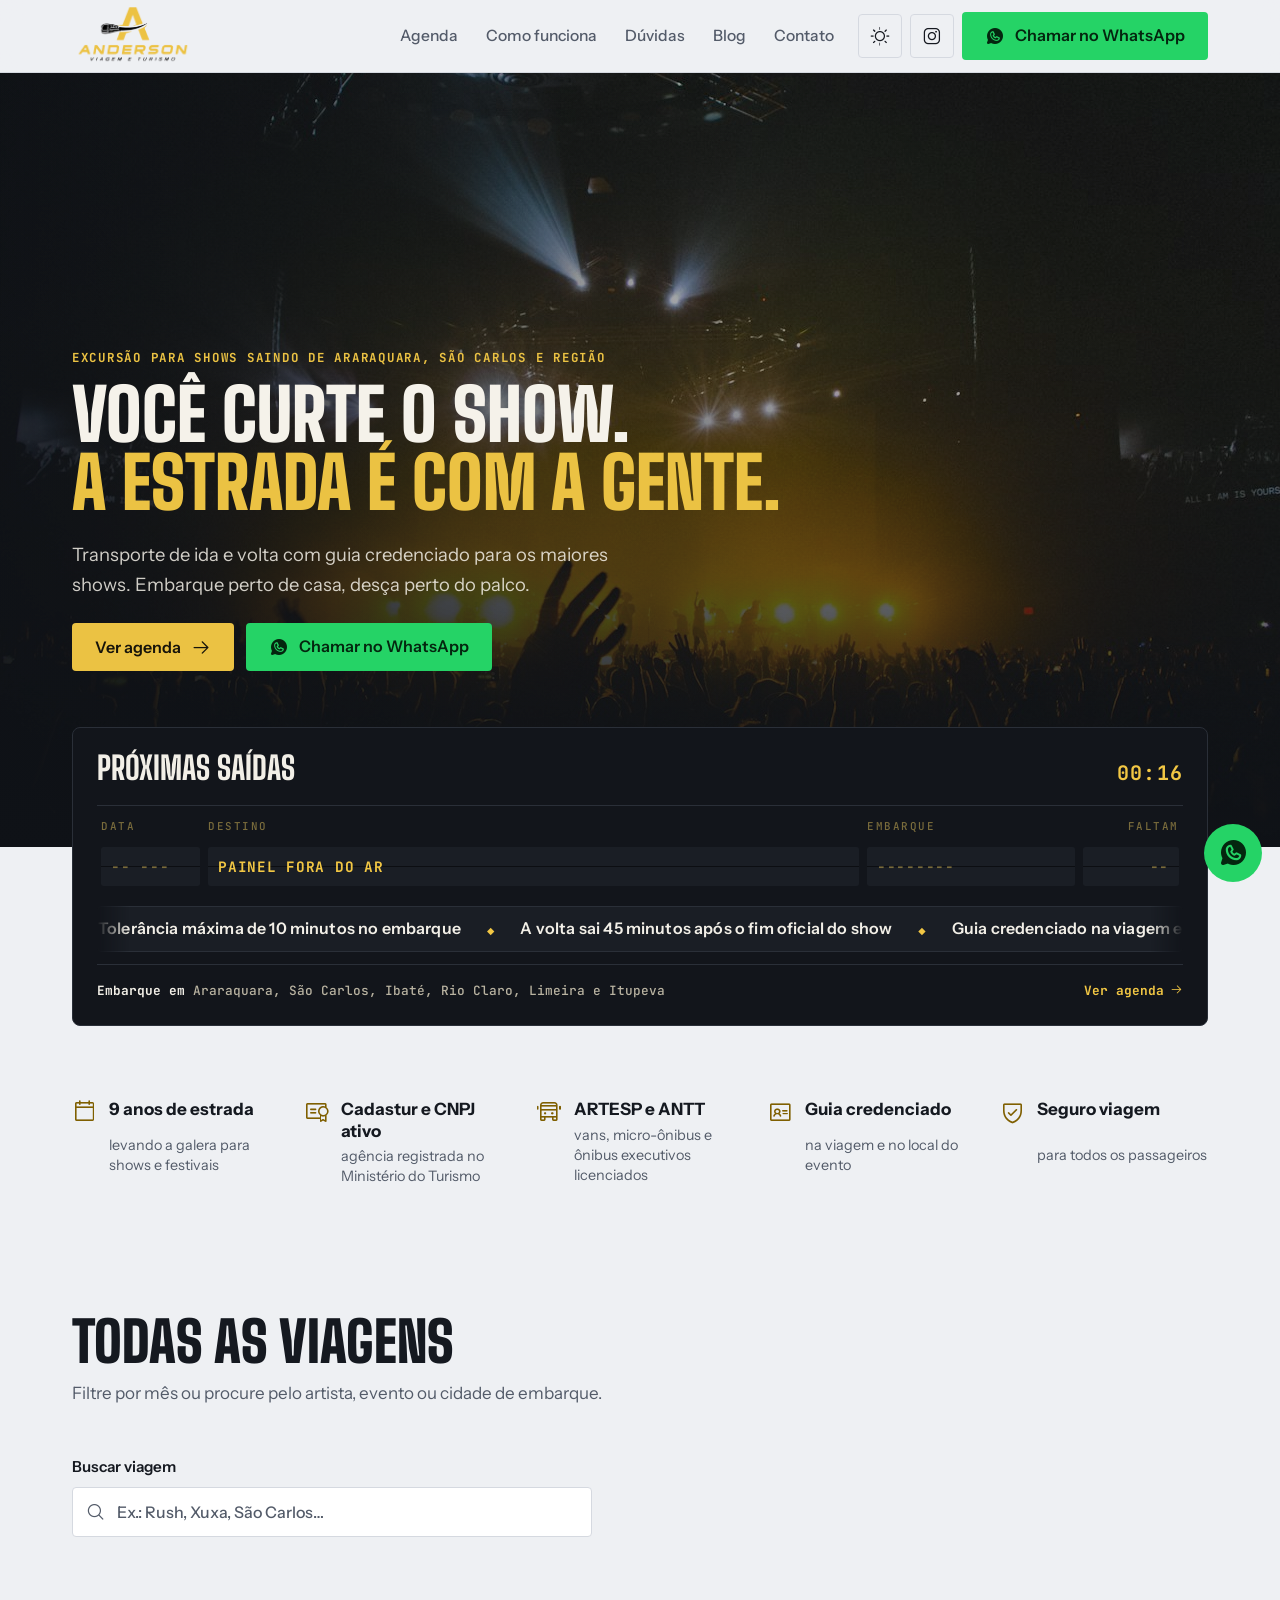
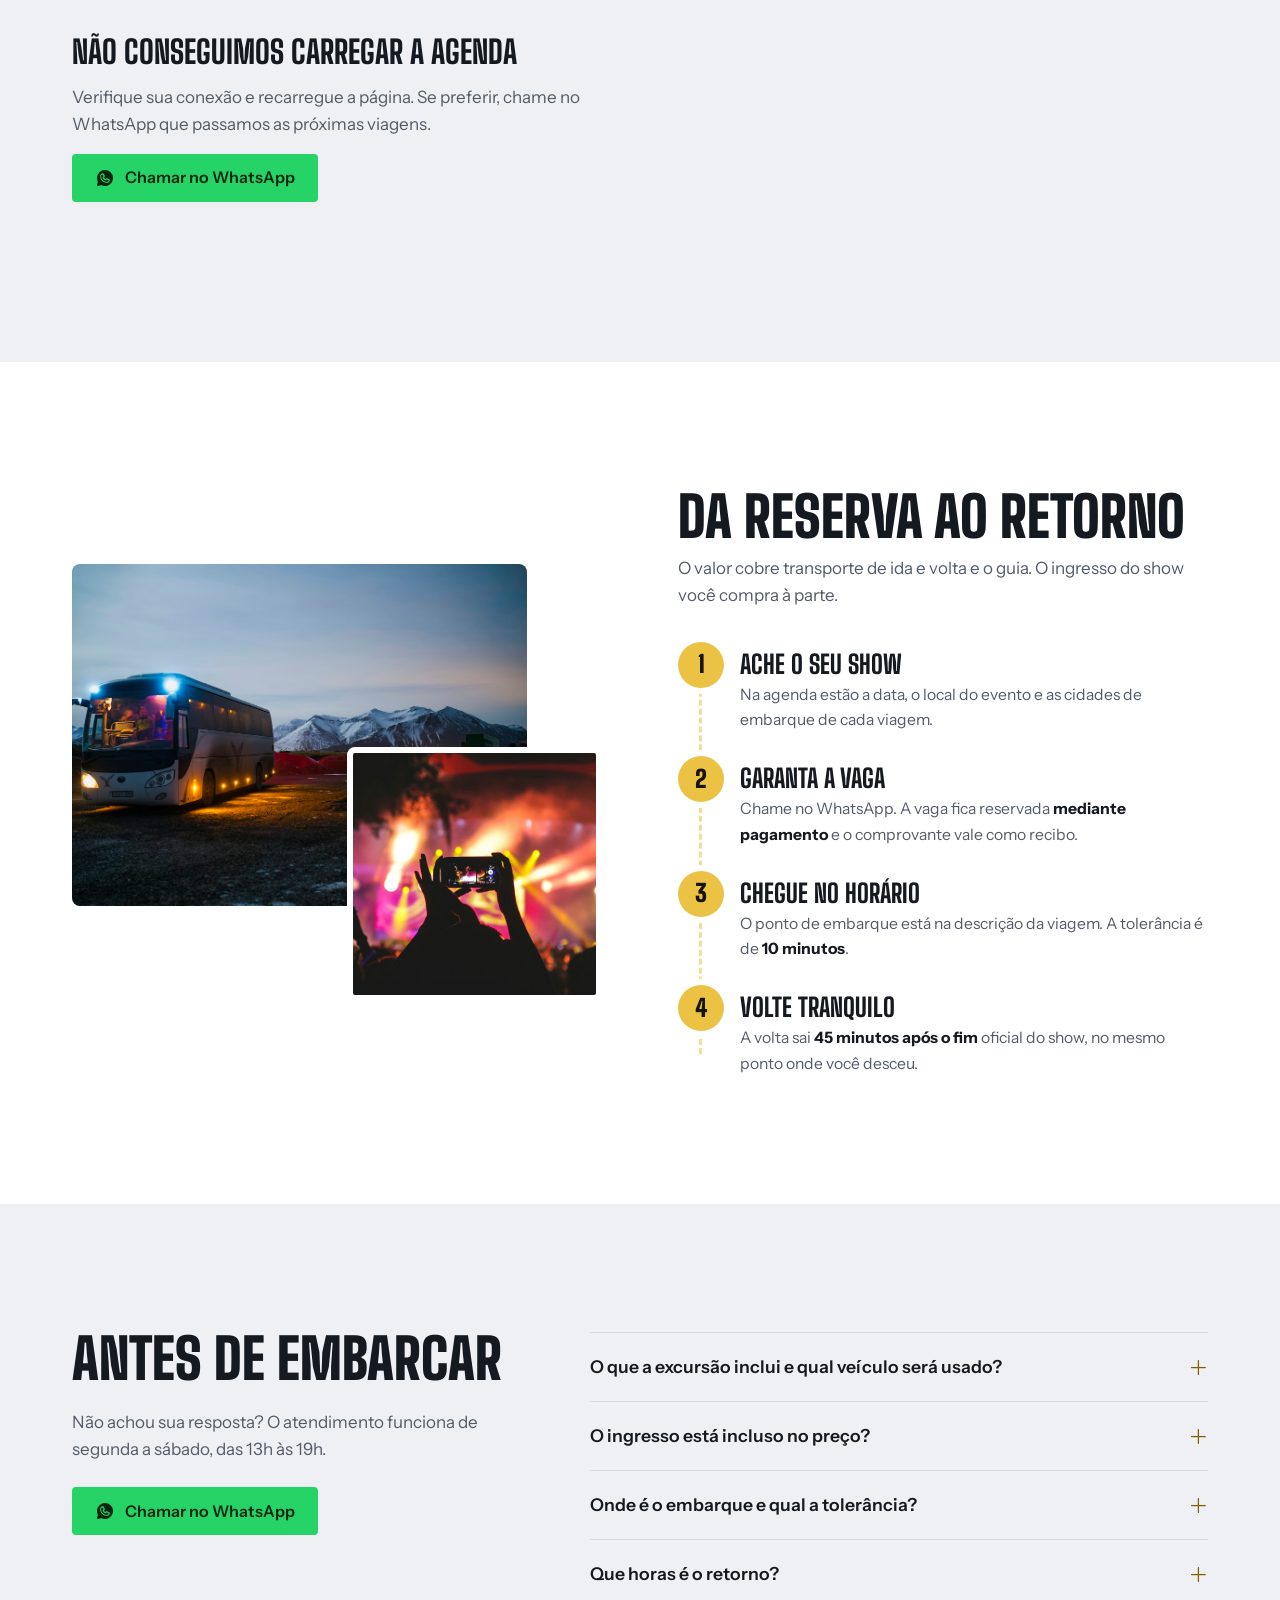
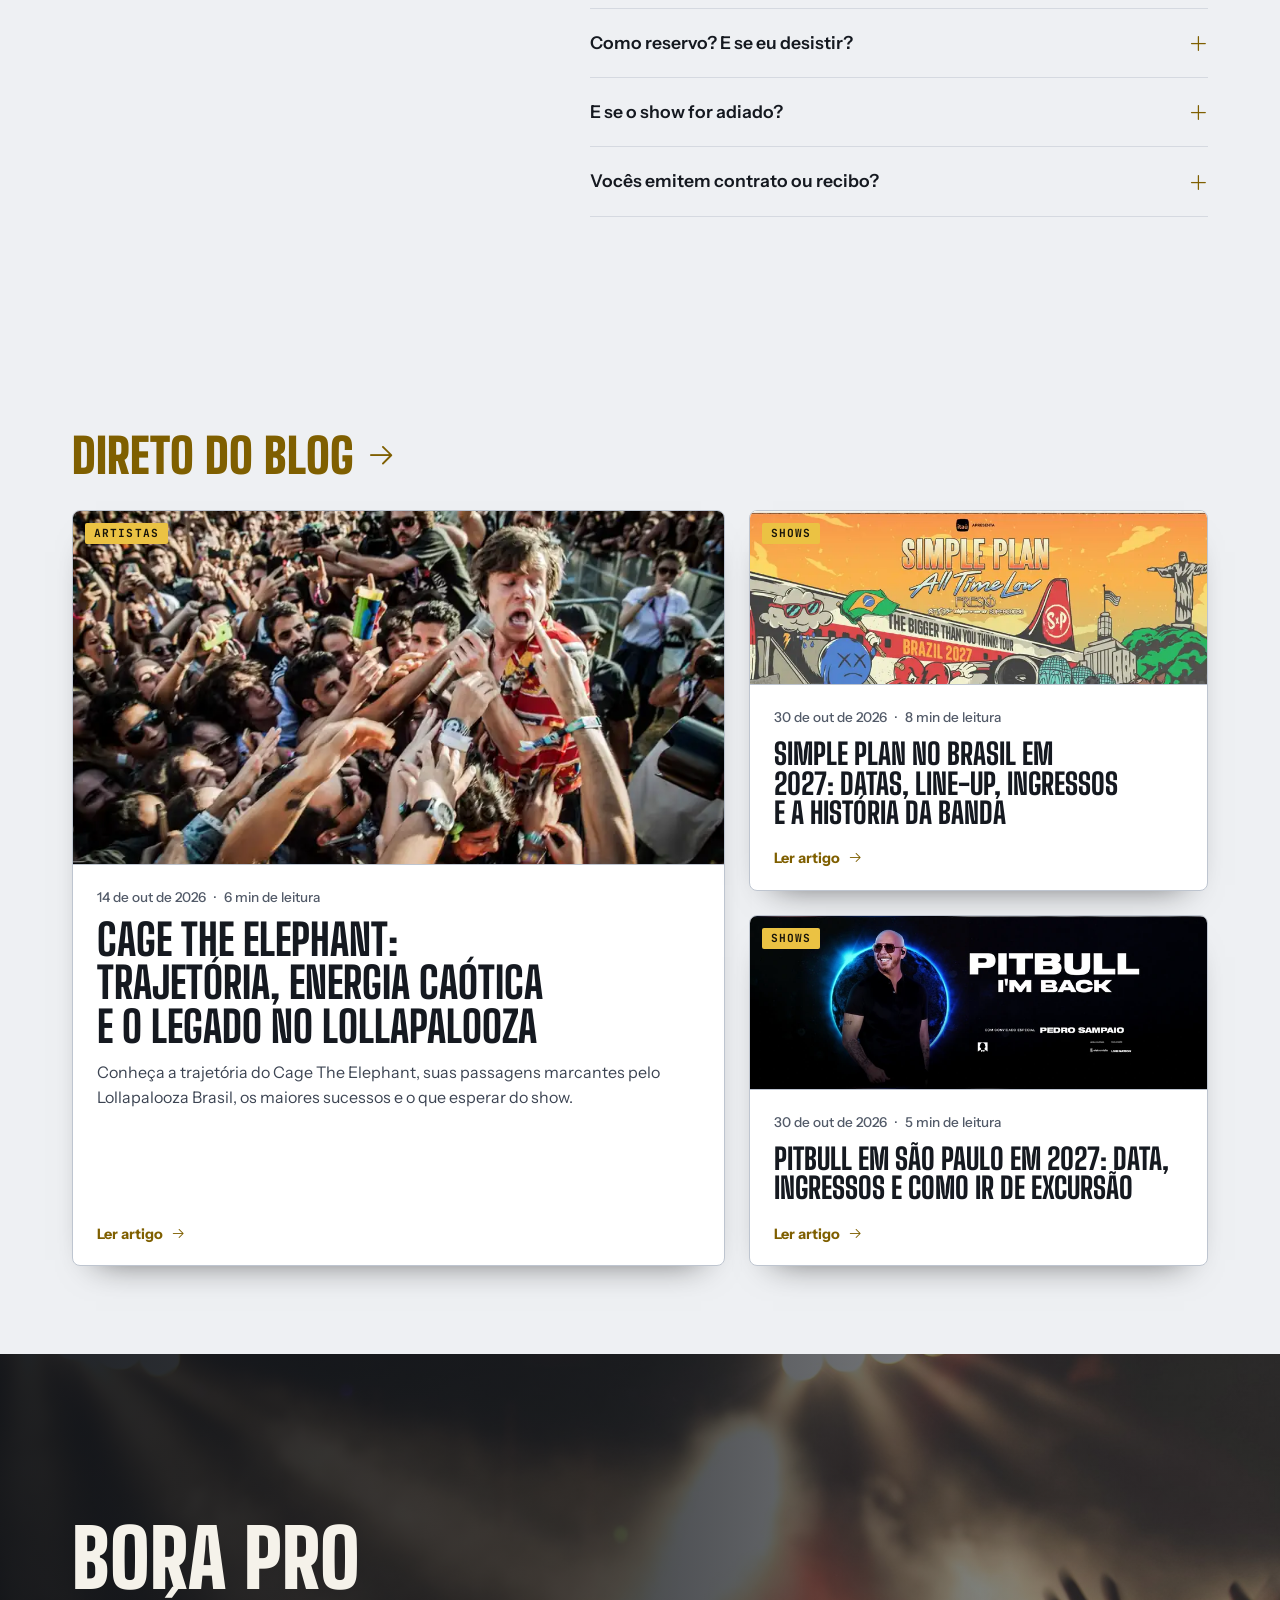
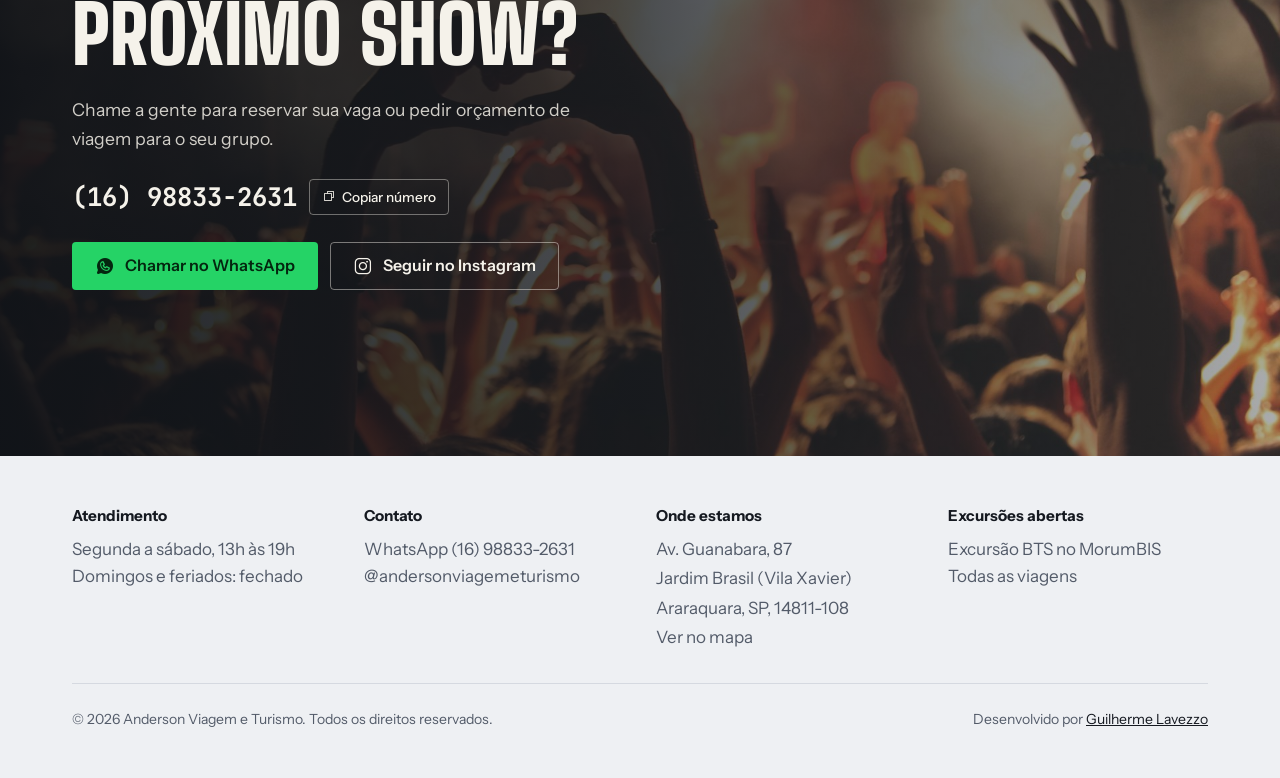
==== commit 0e6493c6: "Blog: artigos do Pitbull e do Simple Plan Publica dois artigos de shows de 2027 em São Paulo, ambos " ====
--- a/index.html
+++ b/index.html
@@ -391,7 +391,7 @@
         <section class="section home-blog" id="blog" aria-labelledby="blog-home-title">
             <div class="wrap">
                 <h2 class="hb-title" id="blog-home-title"><a href="/blog/">Direto do blog<i class="ph ph-arrow-right" aria-hidden="true"></i></a></h2>
-                <div class="hb-grid" data-n="2">
+                <div class="hb-grid" data-n="3">
                 <article class="hb-card is-main">
                     <a class="hb-media" href="/blog/cage-the-elephant-trajetoria-lollapalooza/" tabindex="-1" aria-hidden="true">
                         <img src="/assets/img/blog/cage-the-elephant-capa-800.webp" alt="" width="800" height="500" loading="lazy" decoding="async" style="object-position: 50% 40%">
@@ -405,14 +405,26 @@
                     </div>
                 </article>
                 <article class="hb-card">
-                    <a class="hb-media" href="/blog/charli-xcx-hyperpop-fenomeno-cultural-festivais/" tabindex="-1" aria-hidden="true">
-                        <img src="/assets/img/blog/charli-xcx-capa-800.webp" alt="" width="800" height="500" loading="lazy" decoding="async" style="object-position: 50% 0%">
-                        <span class="hb-chip">Artistas</span>
+                    <a class="hb-media" href="/blog/simple-plan-brasil-2027-datas-line-up-historia/" tabindex="-1" aria-hidden="true">
+                        <img src="/assets/img/blog/simple-plan-capa-800.webp" alt="" width="800" height="500" loading="lazy" decoding="async" style="object-position: 50% 6%">
+                        <span class="hb-chip">Shows</span>
                     </a>
                     <div class="hb-body">
-                        <p class="hb-meta"><time datetime="2026-10-15">15 de out de 2026</time><span aria-hidden="true">·</span>5 min de leitura</p>
-                        <h3><a href="/blog/charli-xcx-hyperpop-fenomeno-cultural-festivais/">Da Vanguarda do Hyperpop ao Fenômeno Cultural: Charli xcx e a Nova Era nos Festivais</a></h3>
-                        <p class="hb-desc">Da vanguarda do hyperpop ao fenômeno Brat: conheça a trajetória de Charli xcx, sua relação com o Brasil e as músicas essenciais da carreira.</p>
+                        <p class="hb-meta"><time datetime="2026-10-30">30 de out de 2026</time><span aria-hidden="true">·</span>8 min de leitura</p>
+                        <h3><a href="/blog/simple-plan-brasil-2027-datas-line-up-historia/">Simple Plan no Brasil em 2027: datas, line-up, ingressos e a história da banda</a></h3>
+                        <p class="hb-desc">Simple Plan volta ao Brasil em maio de 2027, no Rio, em Curitiba e em São Paulo. Veja datas, line-up, ingressos e a história da banda.</p>
+                        <span class="hb-more" aria-hidden="true">Ler artigo<i class="ph ph-arrow-right"></i></span>
+                    </div>
+                </article>
+                <article class="hb-card">
+                    <a class="hb-media" href="/blog/pitbull-sao-paulo-2027-ingressos-excursao/" tabindex="-1" aria-hidden="true">
+                        <img src="/assets/img/blog/pitbull-capa-800.webp" alt="" width="800" height="500" loading="lazy" decoding="async">
+                        <span class="hb-chip">Shows</span>
+                    </a>
+                    <div class="hb-body">
+                        <p class="hb-meta"><time datetime="2026-10-30">30 de out de 2026</time><span aria-hidden="true">·</span>5 min de leitura</p>
+                        <h3><a href="/blog/pitbull-sao-paulo-2027-ingressos-excursao/">Pitbull em São Paulo em 2027: data, ingressos e como ir de excursão</a></h3>
+                        <p class="hb-desc">Pitbull faz show em São Paulo em 31/01/2027, no Nubank Parque, com Pedro Sampaio. Veja datas de venda, parcelamento e como ir de excursão.</p>
                         <span class="hb-more" aria-hidden="true">Ler artigo<i class="ph ph-arrow-right"></i></span>
                     </div>
                 </article>
@@ -479,7 +491,7 @@
         </div>
         <div class="legal">
             <p>© <span data-year>2026</span> <span translate="no">Anderson Viagem e Turismo</span>. Todos os direitos reservados.</p>
-            <p>Desenvolvido por <a href="https://godofin.github.io/portfolio-lavezzo/" target="_blank" rel="noopener noreferrer">Guilherme Lavezzo</a></p>
+            <p>Desenvolvido por <a href="https://www.guilhermelavezzo.com.br/" target="_blank" rel="noopener noreferrer">Guilherme Lavezzo</a></p>
         </div>
     </footer>
 
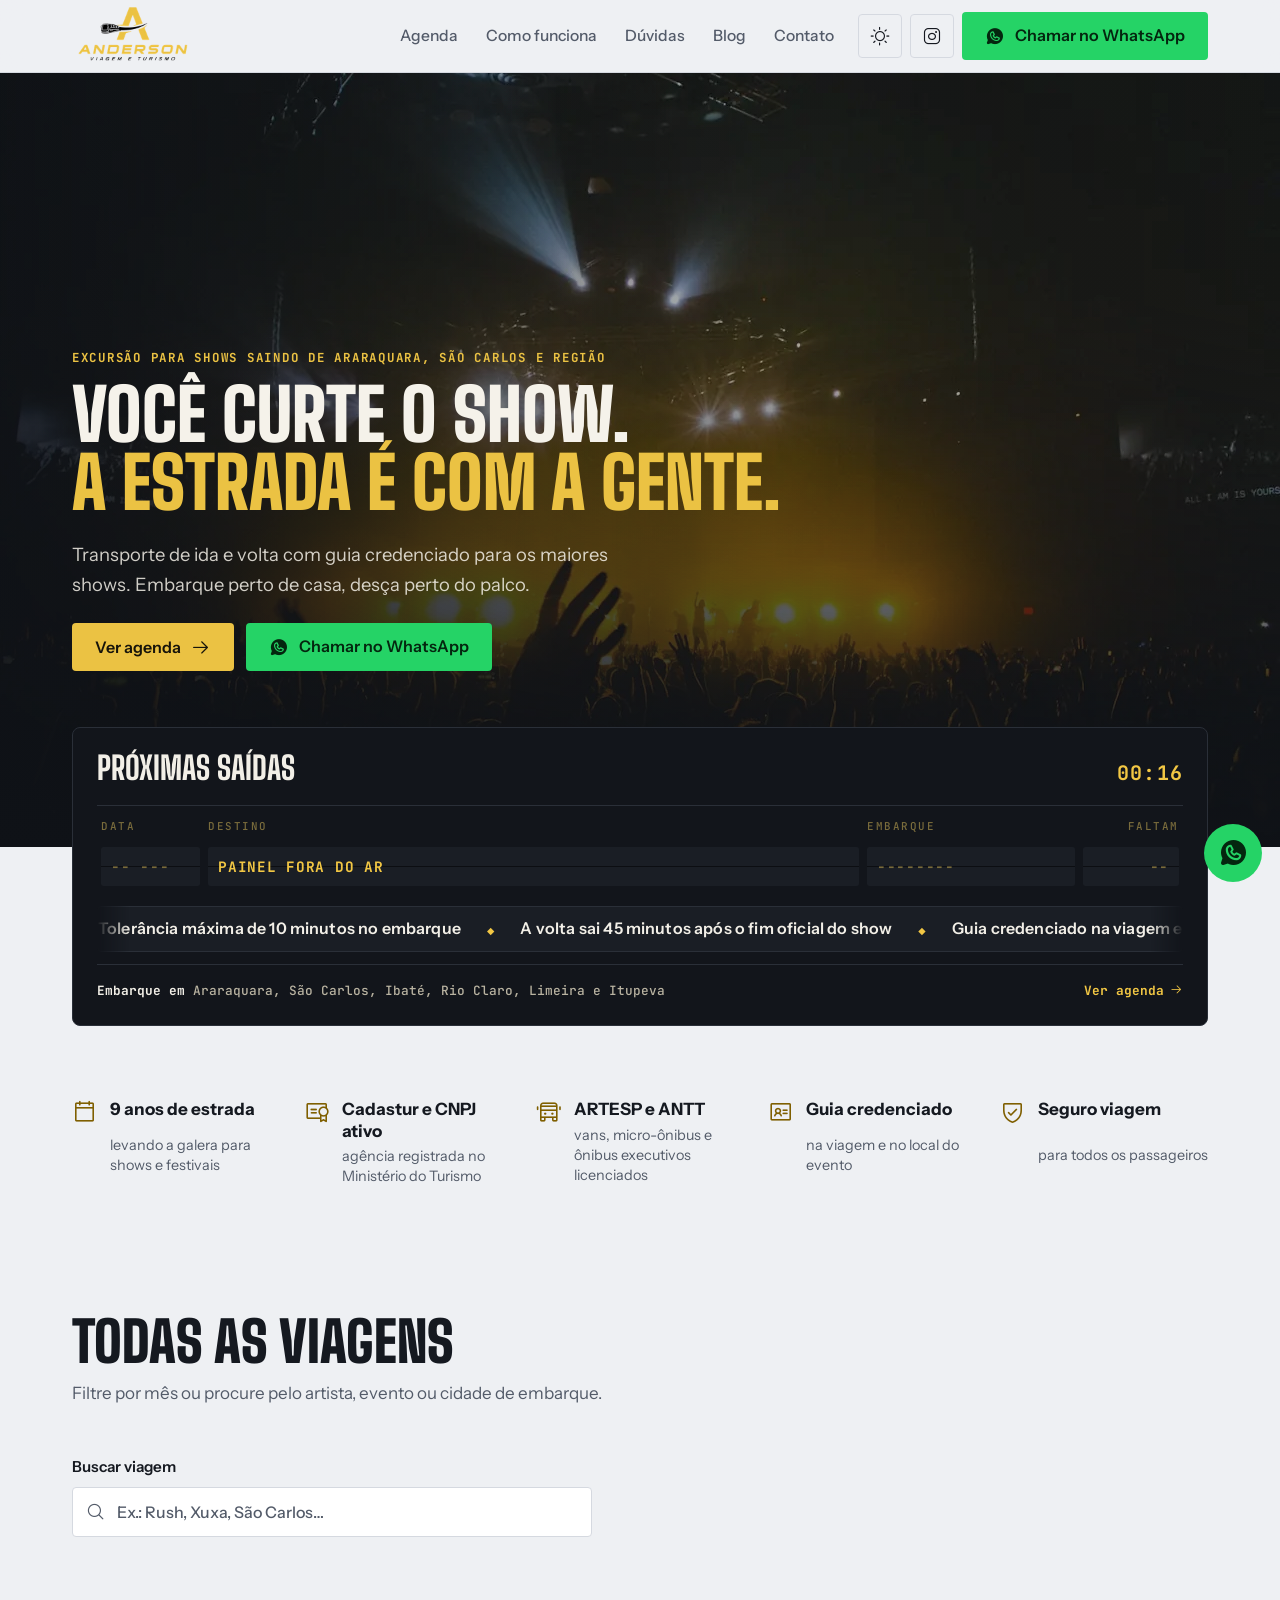
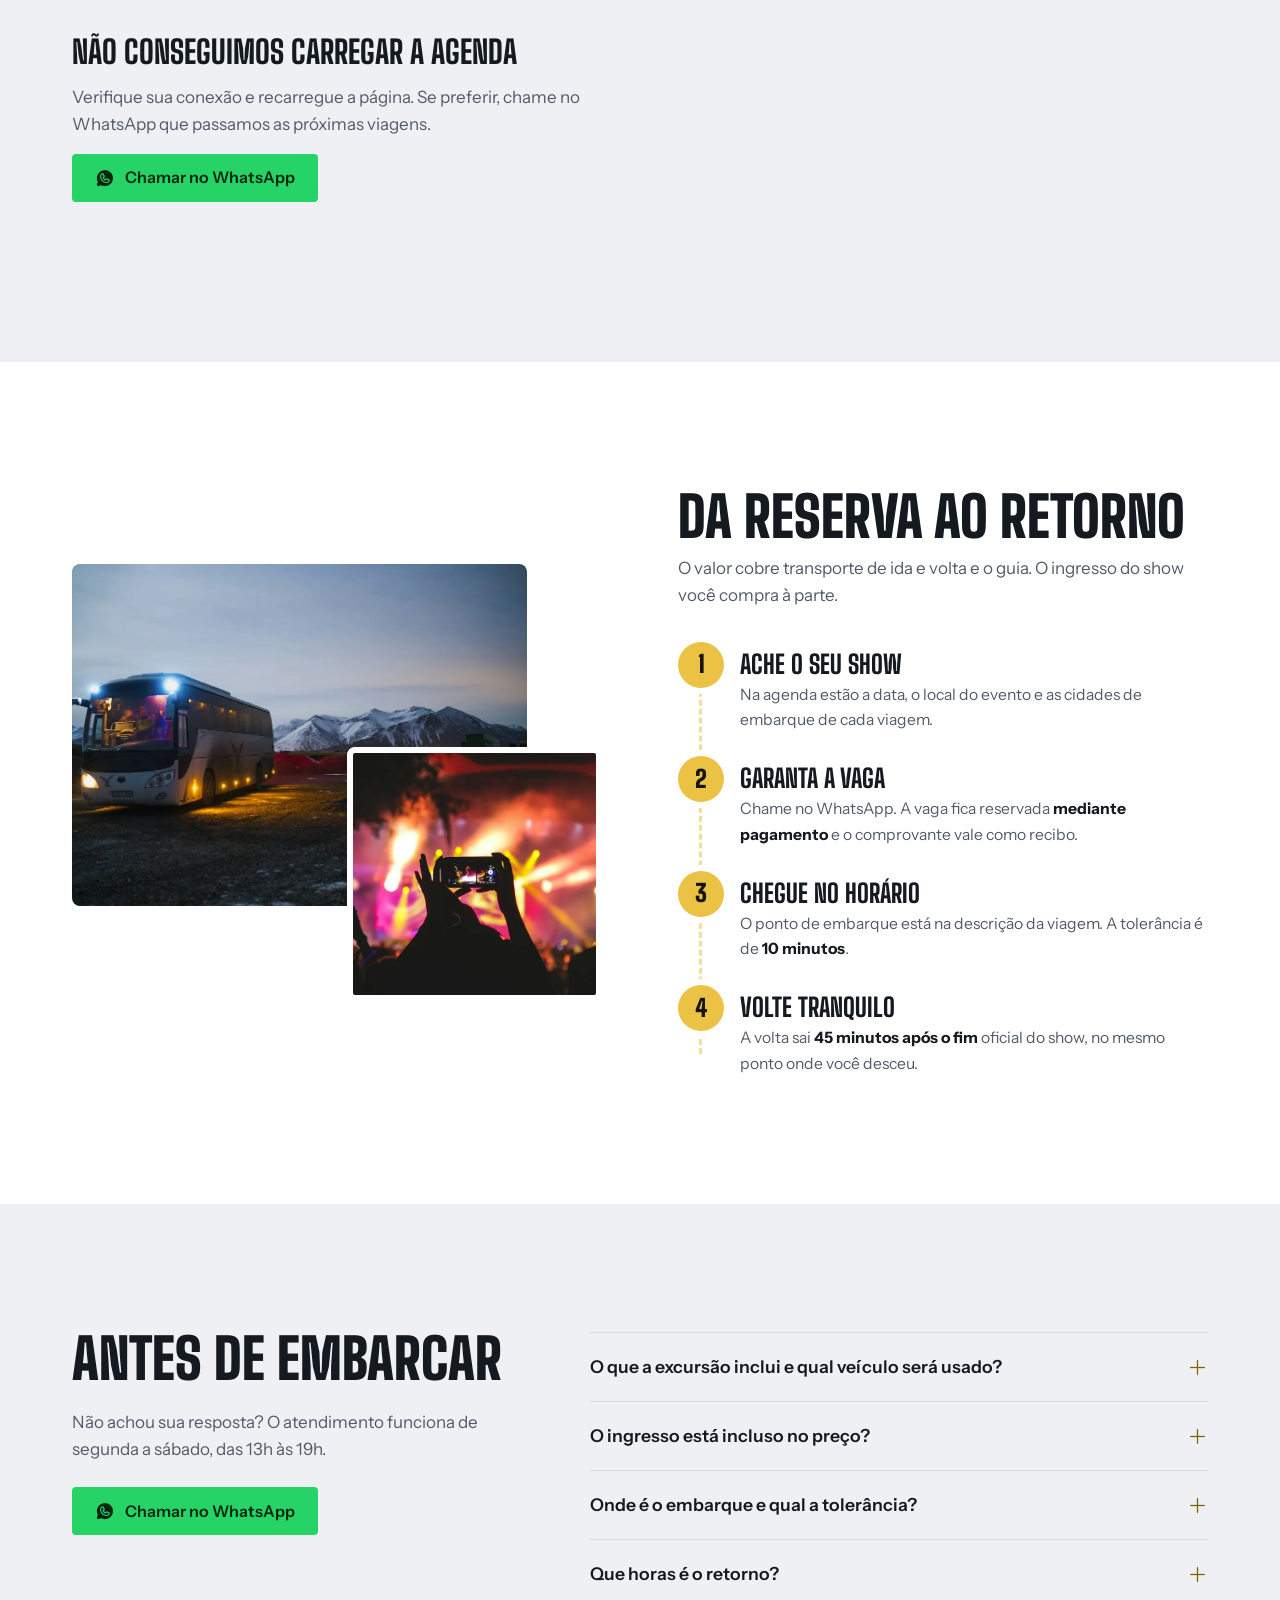
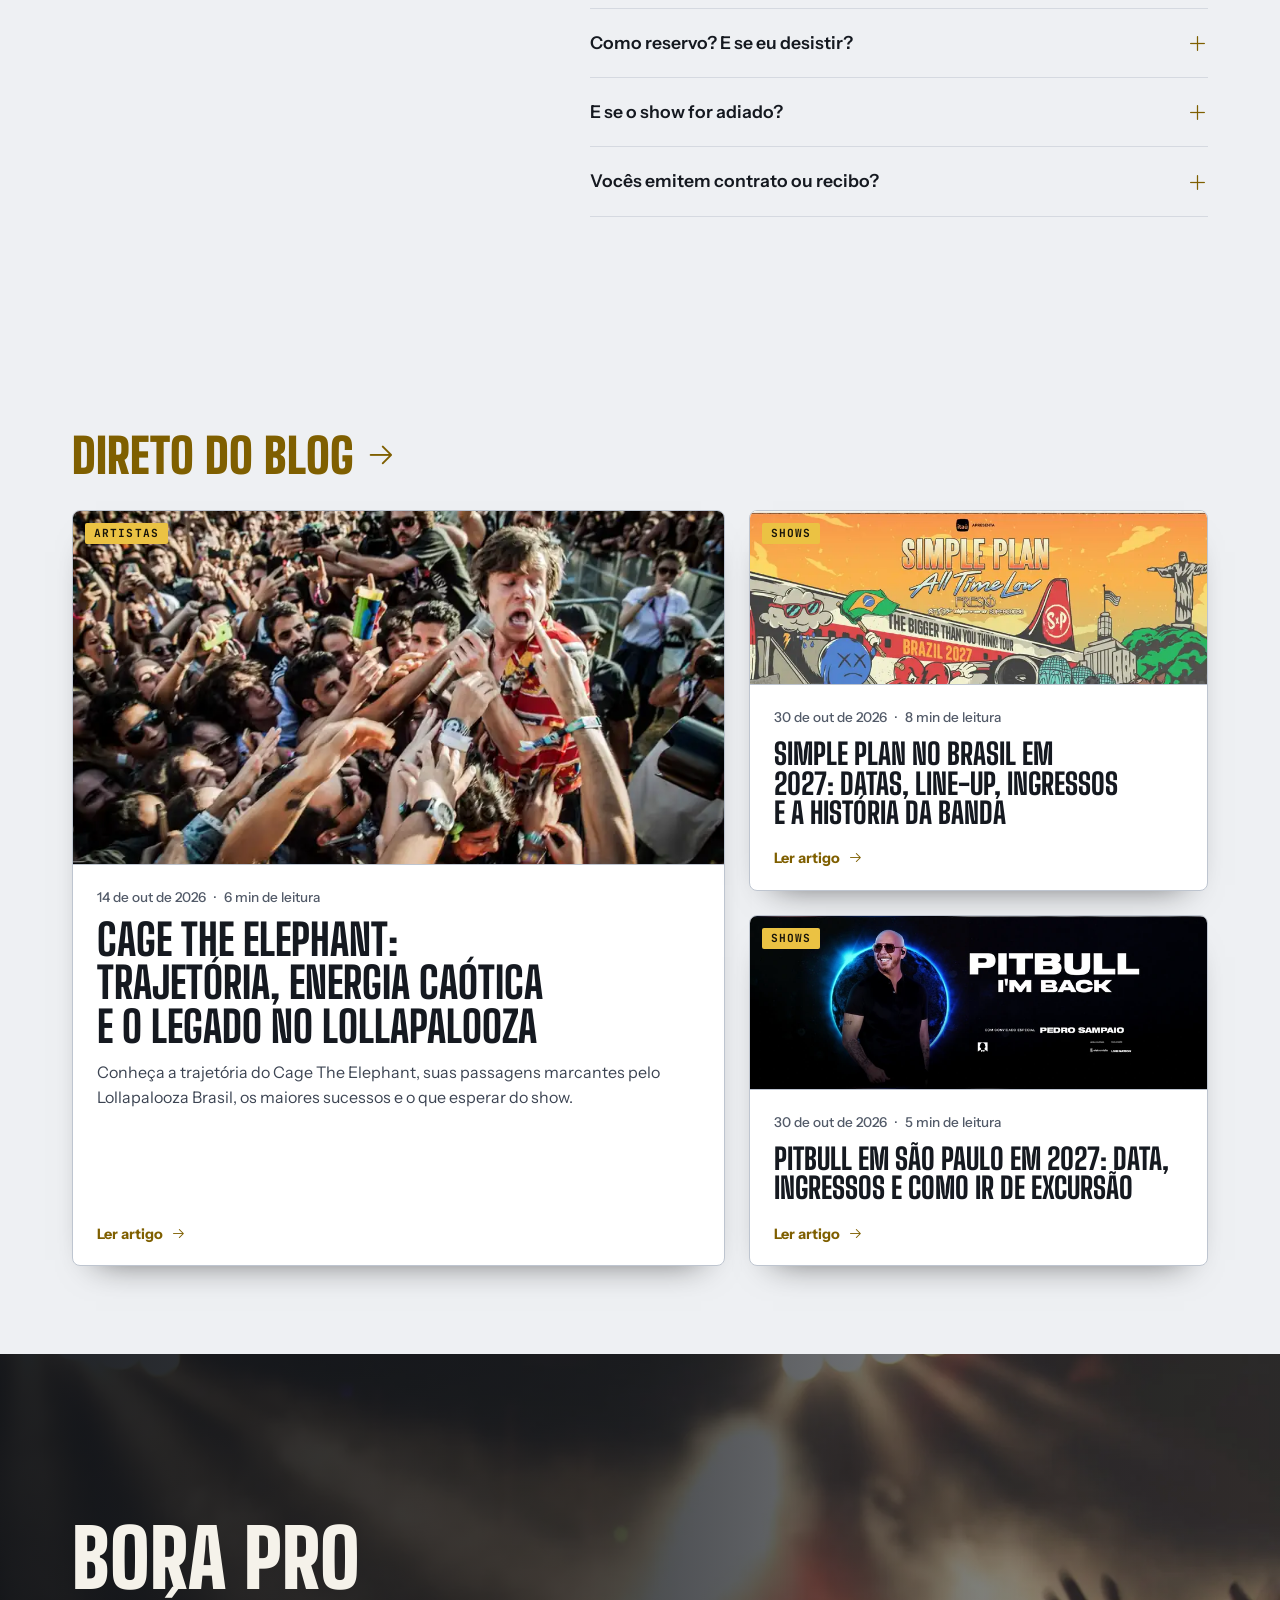
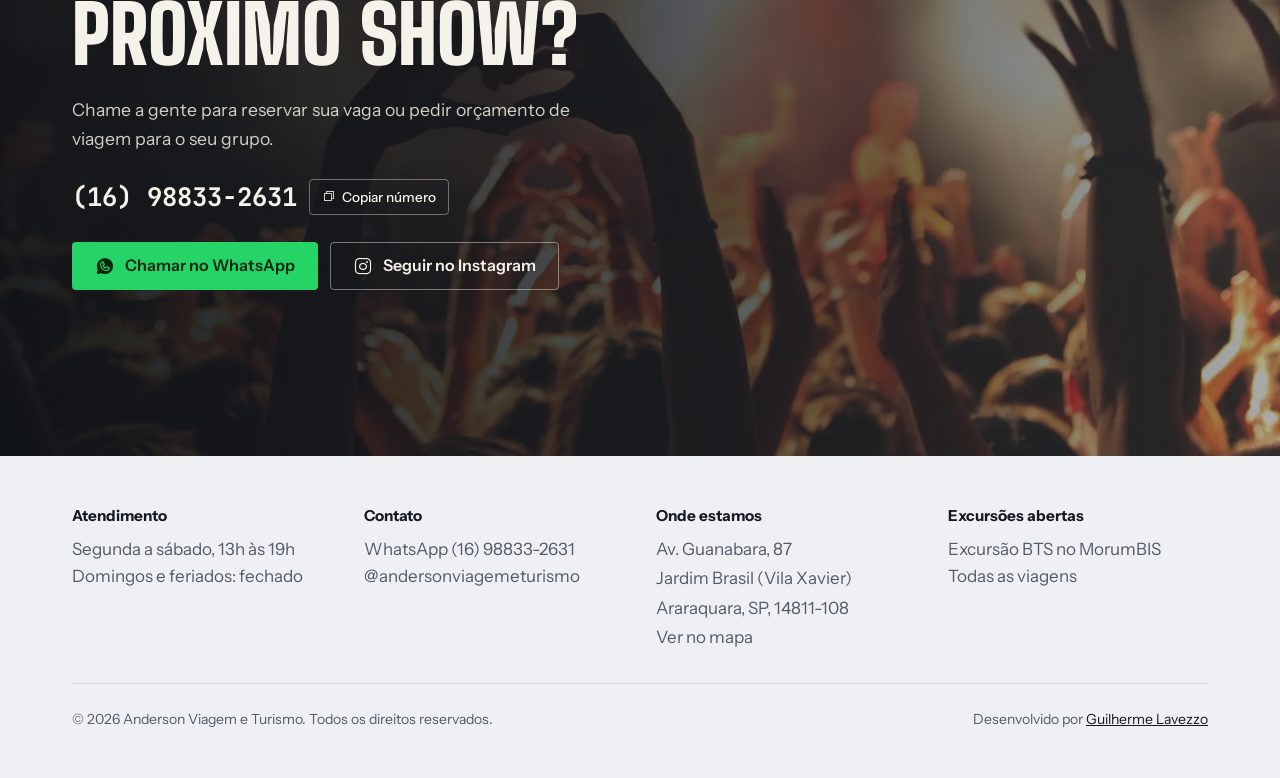
==== commit 32375353: "Desempenho: ícones reduzidos, imagens em WebP e carregamento mais rápido Aplica as sugestões do Page" ====
--- a/index.html
+++ b/index.html
@@ -104,14 +104,25 @@
     </script>
     <!--/seo:jsonld-->
 
-    <!-- Google Analytics -->
-    <script async src="https://www.googletagmanager.com/gtag/js?id=G-4ZXGBNM724"></script>
+    <!--seo:ga-->
+    <!-- Google Analytics (carrega depois da página, para não atrasar a primeira exibição) -->
     <script>
         window.dataLayer = window.dataLayer || [];
         function gtag(){dataLayer.push(arguments);}
         gtag('js', new Date());
         gtag('config', 'G-4ZXGBNM724');
+        window.addEventListener('load', function () {
+            var carregar = function () {
+                var s = document.createElement('script');
+                s.async = true;
+                s.src = 'https://www.googletagmanager.com/gtag/js?id=G-4ZXGBNM724';
+                document.head.appendChild(s);
+            };
+            if ('requestIdleCallback' in window) requestIdleCallback(carregar, { timeout: 3000 });
+            else setTimeout(carregar, 1500);
+        });
     </script>
+    <!--/seo:ga-->
 
     <!-- Tema: escolha salva vence; sem escolha, segue o sistema -->
     <script>
@@ -122,11 +133,12 @@
     </script>
 
     <link rel="preconnect" href="https://fast-api-anderson.vercel.app" crossorigin>
+    <link rel="preconnect" href="https://raw.githubusercontent.com">
     <link rel="preload" href="assets/fonts/big-shoulders-display-latin-1.woff2" as="font" type="font/woff2" crossorigin>
     <link rel="preload" href="assets/fonts/instrument-sans-latin-3.woff2" as="font" type="font/woff2" crossorigin>
-    <link rel="preload" as="image" href="assets/img/hero-1920.jpg" imagesrcset="assets/img/hero-800.jpg 800w, assets/img/hero-1280.jpg 1280w, assets/img/hero-1920.jpg 1920w" imagesizes="100vw" fetchpriority="high">
-    <link rel="stylesheet" href="assets/fonts.css">
-    <link rel="stylesheet" href="assets/icons/phosphor.css">
+    <link rel="preload" as="image" href="assets/img/hero-1920.webp" imagesrcset="assets/img/hero-800.webp 800w, assets/img/hero-1280.webp 1280w, assets/img/hero-1920.webp 1920w" imagesizes="100vw" fetchpriority="high">
+    <!--seo:fontes--><style>@font-face { font-family: 'Big Shoulders Display'; font-style: normal; font-weight: 800; font-display: swap; src: url(/assets/fonts/big-shoulders-display-latin-ext-0.woff2) format('woff2'); unicode-range: U+0100-02BA, U+02BD-02C5, U+02C7-02CC, U+02CE-02D7, U+02DD-02FF, U+0304, U+0308, U+0329, U+1D00-1DBF, U+1E00-1E9F, U+1EF2-1EFF, U+2020, U+20A0-20AB, U+20AD-20C4, U+2113, U+2C60-2C7F, U+A720-A7FF; } @font-face { font-family: 'Big Shoulders Display'; font-style: normal; font-weight: 800; font-display: swap; src: url(/assets/fonts/big-shoulders-display-latin-1.woff2) format('woff2'); unicode-range: U+0000-00FF, U+0131, U+0152-0153, U+02BB-02BC, U+02C6, U+02DA, U+02DC, U+0304, U+0308, U+0329, U+2000-206F, U+20AC, U+2122, U+2191, U+2193, U+2212, U+2215, U+FEFF, U+FFFD; } @font-face { font-family: 'Big Shoulders Display'; font-style: normal; font-weight: 900; font-display: swap; src: url(/assets/fonts/big-shoulders-display-latin-ext-0.woff2) format('woff2'); unicode-range: U+0100-02BA, U+02BD-02C5, U+02C7-02CC, U+02CE-02D7, U+02DD-02FF, U+0304, U+0308, U+0329, U+1D00-1DBF, U+1E00-1E9F, U+1EF2-1EFF, U+2020, U+20A0-20AB, U+20AD-20C4, U+2113, U+2C60-2C7F, U+A720-A7FF; } @font-face { font-family: 'Big Shoulders Display'; font-style: normal; font-weight: 900; font-display: swap; src: url(/assets/fonts/big-shoulders-display-latin-1.woff2) format('woff2'); unicode-range: U+0000-00FF, U+0131, U+0152-0153, U+02BB-02BC, U+02C6, U+02DA, U+02DC, U+0304, U+0308, U+0329, U+2000-206F, U+20AC, U+2122, U+2191, U+2193, U+2212, U+2215, U+FEFF, U+FFFD; } @font-face { font-family: 'Instrument Sans'; font-style: normal; font-weight: 400; font-stretch: 100%; font-display: swap; src: url(/assets/fonts/instrument-sans-latin-ext-2.woff2) format('woff2'); unicode-range: U+0100-02BA, U+02BD-02C5, U+02C7-02CC, U+02CE-02D7, U+02DD-02FF, U+0304, U+0308, U+0329, U+1D00-1DBF, U+1E00-1E9F, U+1EF2-1EFF, U+2020, U+20A0-20AB, U+20AD-20C4, U+2113, U+2C60-2C7F, U+A720-A7FF; } @font-face { font-family: 'Instrument Sans'; font-style: normal; font-weight: 400; font-stretch: 100%; font-display: swap; src: url(/assets/fonts/instrument-sans-latin-3.woff2) format('woff2'); unicode-range: U+0000-00FF, U+0131, U+0152-0153, U+02BB-02BC, U+02C6, U+02DA, U+02DC, U+0304, U+0308, U+0329, U+2000-206F, U+20AC, U+2122, U+2191, U+2193, U+2212, U+2215, U+FEFF, U+FFFD; } @font-face { font-family: 'Instrument Sans'; font-style: normal; font-weight: 500; font-stretch: 100%; font-display: swap; src: url(/assets/fonts/instrument-sans-latin-ext-2.woff2) format('woff2'); unicode-range: U+0100-02BA, U+02BD-02C5, U+02C7-02CC, U+02CE-02D7, U+02DD-02FF, U+0304, U+0308, U+0329, U+1D00-1DBF, U+1E00-1E9F, U+1EF2-1EFF, U+2020, U+20A0-20AB, U+20AD-20C4, U+2113, U+2C60-2C7F, U+A720-A7FF; } @font-face { font-family: 'Instrument Sans'; font-style: normal; font-weight: 500; font-stretch: 100%; font-display: swap; src: url(/assets/fonts/instrument-sans-latin-3.woff2) format('woff2'); unicode-range: U+0000-00FF, U+0131, U+0152-0153, U+02BB-02BC, U+02C6, U+02DA, U+02DC, U+0304, U+0308, U+0329, U+2000-206F, U+20AC, U+2122, U+2191, U+2193, U+2212, U+2215, U+FEFF, U+FFFD; } @font-face { font-family: 'Instrument Sans'; font-style: normal; font-weight: 600; font-stretch: 100%; font-display: swap; src: url(/assets/fonts/instrument-sans-latin-ext-2.woff2) format('woff2'); unicode-range: U+0100-02BA, U+02BD-02C5, U+02C7-02CC, U+02CE-02D7, U+02DD-02FF, U+0304, U+0308, U+0329, U+1D00-1DBF, U+1E00-1E9F, U+1EF2-1EFF, U+2020, U+20A0-20AB, U+20AD-20C4, U+2113, U+2C60-2C7F, U+A720-A7FF; } @font-face { font-family: 'Instrument Sans'; font-style: normal; font-weight: 600; font-stretch: 100%; font-display: swap; src: url(/assets/fonts/instrument-sans-latin-3.woff2) format('woff2'); unicode-range: U+0000-00FF, U+0131, U+0152-0153, U+02BB-02BC, U+02C6, U+02DA, U+02DC, U+0304, U+0308, U+0329, U+2000-206F, U+20AC, U+2122, U+2191, U+2193, U+2212, U+2215, U+FEFF, U+FFFD; } @font-face { font-family: 'Instrument Sans'; font-style: normal; font-weight: 700; font-stretch: 100%; font-display: swap; src: url(/assets/fonts/instrument-sans-latin-ext-2.woff2) format('woff2'); unicode-range: U+0100-02BA, U+02BD-02C5, U+02C7-02CC, U+02CE-02D7, U+02DD-02FF, U+0304, U+0308, U+0329, U+1D00-1DBF, U+1E00-1E9F, U+1EF2-1EFF, U+2020, U+20A0-20AB, U+20AD-20C4, U+2113, U+2C60-2C7F, U+A720-A7FF; } @font-face { font-family: 'Instrument Sans'; font-style: normal; font-weight: 700; font-stretch: 100%; font-display: swap; src: url(/assets/fonts/instrument-sans-latin-3.woff2) format('woff2'); unicode-range: U+0000-00FF, U+0131, U+0152-0153, U+02BB-02BC, U+02C6, U+02DA, U+02DC, U+0304, U+0308, U+0329, U+2000-206F, U+20AC, U+2122, U+2191, U+2193, U+2212, U+2215, U+FEFF, U+FFFD; } @font-face { font-family: 'JetBrains Mono'; font-style: normal; font-weight: 500; font-display: swap; src: url(/assets/fonts/jetbrains-mono-latin-ext-4.woff2) format('woff2'); unicode-range: U+0100-02BA, U+02BD-02C5, U+02C7-02CC, U+02CE-02D7, U+02DD-02FF, U+0304, U+0308, U+0329, U+1D00-1DBF, U+1E00-1E9F, U+1EF2-1EFF, U+2020, U+20A0-20AB, U+20AD-20C4, U+2113, U+2C60-2C7F, U+A720-A7FF; } @font-face { font-family: 'JetBrains Mono'; font-style: normal; font-weight: 500; font-display: swap; src: url(/assets/fonts/jetbrains-mono-latin-5.woff2) format('woff2'); unicode-range: U+0000-00FF, U+0131, U+0152-0153, U+02BB-02BC, U+02C6, U+02DA, U+02DC, U+0304, U+0308, U+0329, U+2000-206F, U+20AC, U+2122, U+2191, U+2193, U+2212, U+2215, U+FEFF, U+FFFD; } @font-face { font-family: 'JetBrains Mono'; font-style: normal; font-weight: 700; font-display: swap; src: url(/assets/fonts/jetbrains-mono-latin-ext-4.woff2) format('woff2'); unicode-range: U+0100-02BA, U+02BD-02C5, U+02C7-02CC, U+02CE-02D7, U+02DD-02FF, U+0304, U+0308, U+0329, U+1D00-1DBF, U+1E00-1E9F, U+1EF2-1EFF, U+2020, U+20A0-20AB, U+20AD-20C4, U+2113, U+2C60-2C7F, U+A720-A7FF; } @font-face { font-family: 'JetBrains Mono'; font-style: normal; font-weight: 700; font-display: swap; src: url(/assets/fonts/jetbrains-mono-latin-5.woff2) format('woff2'); unicode-range: U+0000-00FF, U+0131, U+0152-0153, U+02BB-02BC, U+02C6, U+02DA, U+02DC, U+0304, U+0308, U+0329, U+2000-206F, U+20AC, U+2122, U+2191, U+2193, U+2212, U+2215, U+FEFF, U+FFFD; }</style><!--/seo:fontes-->
+    <link rel="stylesheet" href="assets/icons/phosphor-site.css">
 
     <link rel="stylesheet" href="assets/site.css">
 </head>
@@ -136,8 +148,8 @@
     <header class="topbar">
         <div class="wrap topbar-inner">
             <a class="logo" href="#topo" aria-label="Anderson Viagem e Turismo, início" translate="no">
-                <img class="logo-dark" src="assets/logo-escuro.png" alt="Anderson Viagem e Turismo" width="120" height="58">
-                <img class="logo-light" src="assets/logo-claro.png" alt="Anderson Viagem e Turismo" width="120" height="58">
+                <img class="logo-dark" src="assets/logo-escuro-360.webp" alt="Anderson Viagem e Turismo" width="120" height="58">
+                <img class="logo-light" src="assets/logo-claro-360.webp" alt="Anderson Viagem e Turismo" width="120" height="58">
             </a>
             <nav class="nav" aria-label="Principal">
                 <a href="#agenda">Agenda</a>
@@ -177,8 +189,8 @@
     <main id="topo">
         <section class="hero" aria-labelledby="hero-title">
             <div class="hero-media">
-                <img src="assets/img/hero-1920.jpg"
-                     srcset="assets/img/hero-800.jpg 800w, assets/img/hero-1280.jpg 1280w, assets/img/hero-1920.jpg 1920w"
+                <img src="assets/img/hero-1920.webp"
+                     srcset="assets/img/hero-800.webp 800w, assets/img/hero-1280.webp 1280w, assets/img/hero-1920.webp 1920w"
                      sizes="100vw" width="1920" height="1280" alt="Público com as mãos para cima em frente a um palco iluminado de amarelo" fetchpriority="high" decoding="async">
             </div>
             <div class="wrap">
@@ -287,10 +299,10 @@
             <div class="wrap route-grid">
                 <div class="frames">
                     <div class="media main">
-                        <img src="assets/img/rota-onibus.jpg" width="1100" height="825" loading="lazy" decoding="async" alt="Ônibus de turismo com faróis acesos ao entardecer">
+                        <img src="assets/img/rota-onibus.webp" width="1100" height="825" loading="lazy" decoding="async" alt="Ônibus de turismo com faróis acesos ao entardecer">
                     </div>
                     <div class="media inset">
-                        <img src="assets/img/rota-fa.jpg" width="600" height="600" loading="lazy" decoding="async" alt="Fã filmando o show com o celular no meio do público">
+                        <img src="assets/img/rota-fa.webp" width="600" height="600" loading="lazy" decoding="async" alt="Fã filmando o show com o celular no meio do público">
                     </div>
                 </div>
                 <div>
@@ -435,8 +447,8 @@
 
         <section class="closing" id="contato" aria-labelledby="contato-title">
             <div class="media">
-                <img src="assets/img/closing-1920.jpg"
-                     srcset="assets/img/closing-800.jpg 800w, assets/img/closing-1920.jpg 1920w"
+                <img src="assets/img/closing-1920.webp"
+                     srcset="assets/img/closing-800.webp 800w, assets/img/closing-1920.webp 1920w"
                      sizes="100vw" width="1920" height="1280" loading="lazy" decoding="async" alt="Fãs fazendo coração com as mãos durante um show">
             </div>
             <div class="wrap">
@@ -503,7 +515,7 @@
     <script>
     (() => {
         const API_URL = 'https://fast-api-anderson.vercel.app/api/v1/events';
-        const { esc, tidy, safeUrl, waLink, today } = window.Site;
+        const { esc, tidy, safeUrl, directImage, waLink, today } = window.Site;
 
         const MONTHS = ['janeiro', 'fevereiro', 'março', 'abril', 'maio', 'junho', 'julho', 'agosto', 'setembro', 'outubro', 'novembro', 'dezembro'];
         const DAY_MS = 86400000;
@@ -617,7 +629,7 @@
                 rawTitle,
                 title,
                 eventName: ev.eventName || rawTitle,
-                image: safeUrl(ev.image),
+                image: directImage(safeUrl(ev.image)),
                 dateText: tidy(ev.date),
                 venue,
                 cities: parseCities(ev.cities),
@@ -696,11 +708,11 @@
         const renderPosters = (trips) => {
             const withImg = trips.filter((t) => t.image).slice(0, 12);
             if (withImg.length < 4) return;
-            const item = (t, hidden) => `<a class="poster" href="#viagem-${esc(t.id)}"${hidden ? ' aria-hidden="true" tabindex="-1"' : ''}>
-                <span class="poster-frame" data-label="${esc(t.title)}"><img src="${esc(t.image)}" alt="${hidden ? '' : esc(t.rawTitle)}" width="280" height="175" loading="eager" decoding="async" referrerpolicy="no-referrer"></span>
+            const item = (t, hidden, i) => `<a class="poster" href="#viagem-${esc(t.id)}"${hidden ? ' aria-hidden="true" tabindex="-1"' : ''}>
+                <span class="poster-frame" data-label="${esc(t.title)}"><img src="${esc(t.image)}" alt="${hidden ? '' : esc(t.rawTitle)}" width="280" height="175" loading="${hidden || i >= 5 ? 'lazy' : 'eager'}" decoding="async" referrerpolicy="no-referrer"></span>
                 <span class="poster-cap"><b>${esc(t.title)}</b><span>${esc(dateLabel(t).main)}</span></span>
             </a>`;
-            $('#marquee-track').innerHTML = withImg.map((t) => item(t, false)).join('') + withImg.map((t) => item(t, true)).join('');
+            $('#marquee-track').innerHTML = withImg.map((t, i) => item(t, false, i)).join('') + withImg.map((t, i) => item(t, true, i)).join('');
             $('#cartazes').hidden = false;
         };
         const marquee = $('#marquee');
--- a/assets/icons/phosphor-site.css
+++ b/assets/icons/phosphor-site.css
@@ -0,0 +1,66 @@
+@font-face{font-family: "Phosphor";src: url("phosphor-site.woff2") format("woff2");font-weight: normal;font-style: normal;font-display: swap}
+.ph{font-family: "Phosphor" !important;speak: never;font-style: normal;font-weight: normal;font-variant: normal;text-transform: none;line-height: 1;letter-spacing: 0;-webkit-font-feature-settings: "liga";-moz-font-feature-settings: "liga=1";-moz-font-feature-settings: "liga";-ms-font-feature-settings: "liga" 1;font-feature-settings: "liga";-webkit-font-variant-ligatures: discretionary-ligatures;font-variant-ligatures: discretionary-ligatures;-webkit-font-smoothing: antialiased;-moz-osx-font-smoothing: grayscale}
+@font-face{font-family: "Phosphor-Fill";src: url("phosphor-fill-site.woff2") format("woff2");font-weight: normal;font-style: normal;font-display: swap}
+.ph-fill{font-family: "Phosphor-Fill" !important;speak: never;font-style: normal;font-weight: normal;font-variant: normal;text-transform: none;line-height: 1;letter-spacing: 0;-webkit-font-feature-settings: "liga";-moz-font-feature-settings: "liga=1";-moz-font-feature-settings: "liga";-ms-font-feature-settings: "liga" 1;font-feature-settings: "liga";-webkit-font-variant-ligatures: discretionary-ligatures;font-variant-ligatures: discretionary-ligatures;-webkit-font-smoothing: antialiased;-moz-osx-font-smoothing: grayscale}
+.ph.ph-arrow-counter-clockwise:before{content:"\e038"}
+.ph-fill.ph-arrow-counter-clockwise:before{content:"\e038"}
+.ph.ph-arrow-down:before{content:"\e03e"}
+.ph-fill.ph-arrow-down:before{content:"\e03e"}
+.ph.ph-arrow-left:before{content:"\e058"}
+.ph-fill.ph-arrow-left:before{content:"\e058"}
+.ph.ph-arrow-right:before{content:"\e06c"}
+.ph-fill.ph-arrow-right:before{content:"\e06c"}
+.ph.ph-arrow-u-up-left:before{content:"\e08a"}
+.ph-fill.ph-arrow-u-up-left:before{content:"\e08a"}
+.ph.ph-bus:before{content:"\e106"}
+.ph-fill.ph-bus:before{content:"\e106"}
+.ph.ph-calendar-blank:before{content:"\e10a"}
+.ph-fill.ph-calendar-blank:before{content:"\e10a"}
+.ph.ph-calendar-check:before{content:"\e712"}
+.ph-fill.ph-calendar-check:before{content:"\e712"}
+.ph.ph-calendar-x:before{content:"\e10c"}
+.ph-fill.ph-calendar-x:before{content:"\e10c"}
+.ph.ph-certificate:before{content:"\e766"}
+.ph-fill.ph-certificate:before{content:"\e766"}
+.ph.ph-check-circle:before{content:"\e184"}
+.ph-fill.ph-check-circle:before{content:"\e184"}
+.ph.ph-clock:before{content:"\e19a"}
+.ph-fill.ph-clock:before{content:"\e19a"}
+.ph.ph-copy:before{content:"\e1ca"}
+.ph-fill.ph-copy:before{content:"\e1ca"}
+.ph.ph-flag-checkered:before{content:"\ea38"}
+.ph-fill.ph-flag-checkered:before{content:"\ea38"}
+.ph.ph-identification-card:before{content:"\e2c8"}
+.ph-fill.ph-identification-card:before{content:"\e2c8"}
+.ph.ph-info:before{content:"\e2ce"}
+.ph-fill.ph-info:before{content:"\e2ce"}
+.ph.ph-instagram-logo:before{content:"\e2d0"}
+.ph-fill.ph-instagram-logo:before{content:"\e2d0"}
+.ph.ph-list:before{content:"\e2f0"}
+.ph-fill.ph-list:before{content:"\e2f0"}
+.ph.ph-magnifying-glass:before{content:"\e30c"}
+.ph-fill.ph-magnifying-glass:before{content:"\e30c"}
+.ph.ph-map-pin:before{content:"\e316"}
+.ph-fill.ph-map-pin:before{content:"\e316"}
+.ph.ph-moon:before{content:"\e330"}
+.ph-fill.ph-moon:before{content:"\e330"}
+.ph.ph-pause:before{content:"\e39e"}
+.ph-fill.ph-pause:before{content:"\e39e"}
+.ph.ph-play:before{content:"\e3d0"}
+.ph-fill.ph-play:before{content:"\e3d0"}
+.ph.ph-plus:before{content:"\e3d4"}
+.ph-fill.ph-plus:before{content:"\e3d4"}
+.ph.ph-receipt-x:before{content:"\ed40"}
+.ph-fill.ph-receipt-x:before{content:"\ed40"}
+.ph.ph-shield-check:before{content:"\e40c"}
+.ph-fill.ph-shield-check:before{content:"\e40c"}
+.ph.ph-sun:before{content:"\e472"}
+.ph-fill.ph-sun:before{content:"\e472"}
+.ph.ph-ticket:before{content:"\e490"}
+.ph-fill.ph-ticket:before{content:"\e490"}
+.ph.ph-user-switch:before{content:"\e756"}
+.ph-fill.ph-user-switch:before{content:"\e756"}
+.ph.ph-whatsapp-logo:before{content:"\e5d0"}
+.ph-fill.ph-whatsapp-logo:before{content:"\e5d0"}
+.ph.ph-x:before{content:"\e4f6"}
+.ph-fill.ph-x:before{content:"\e4f6"}
